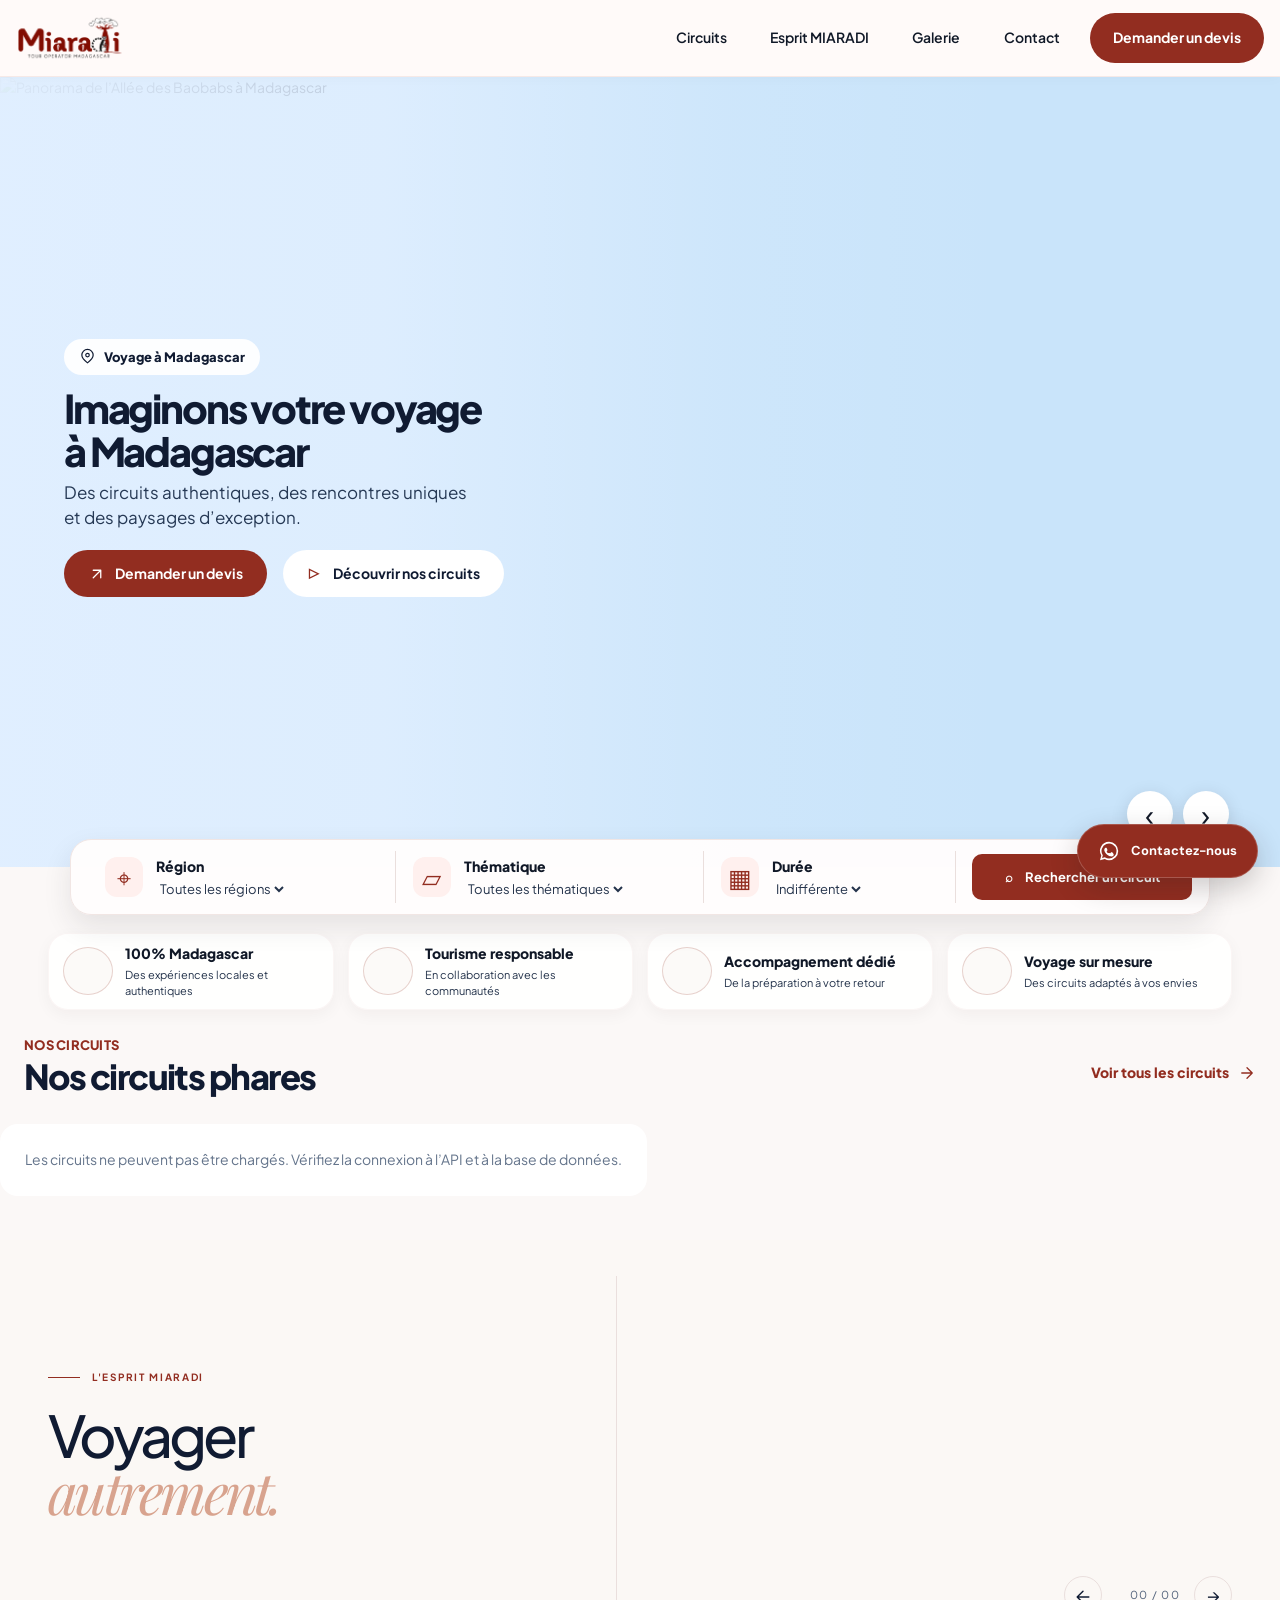
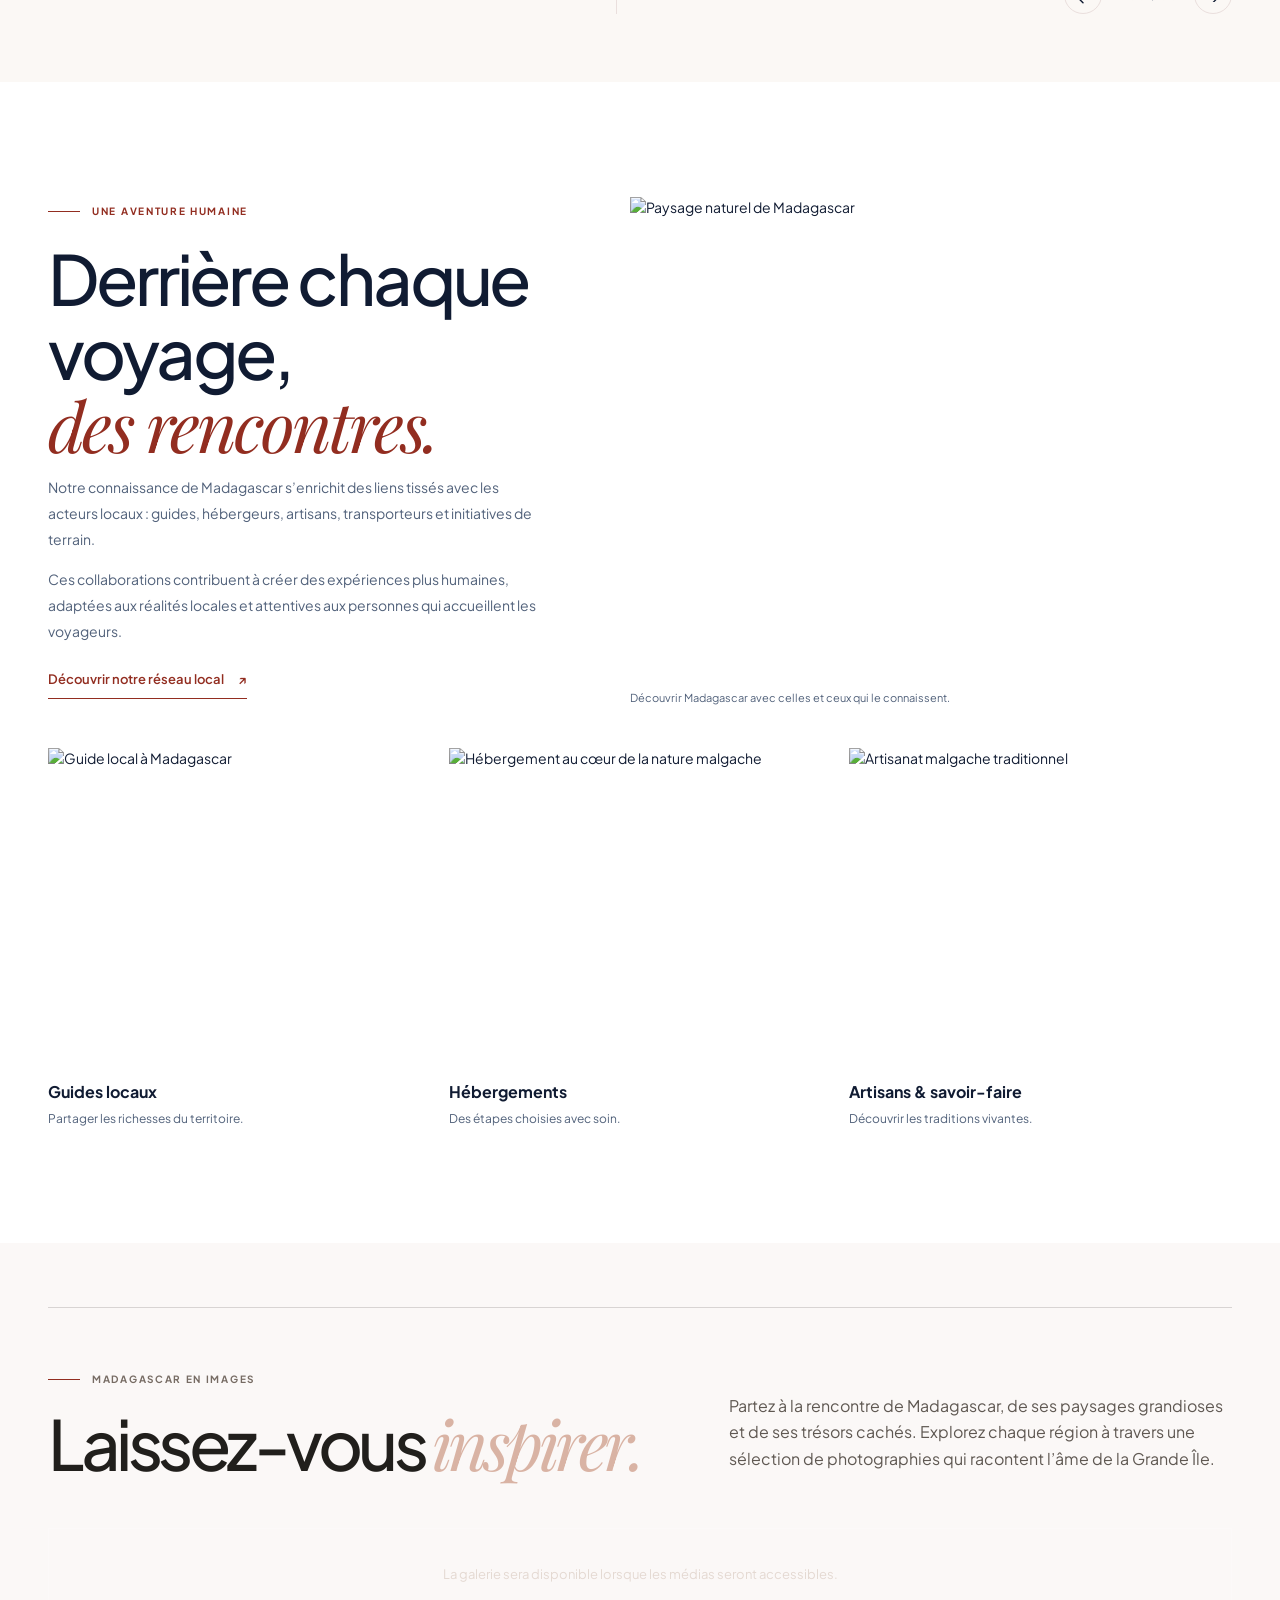
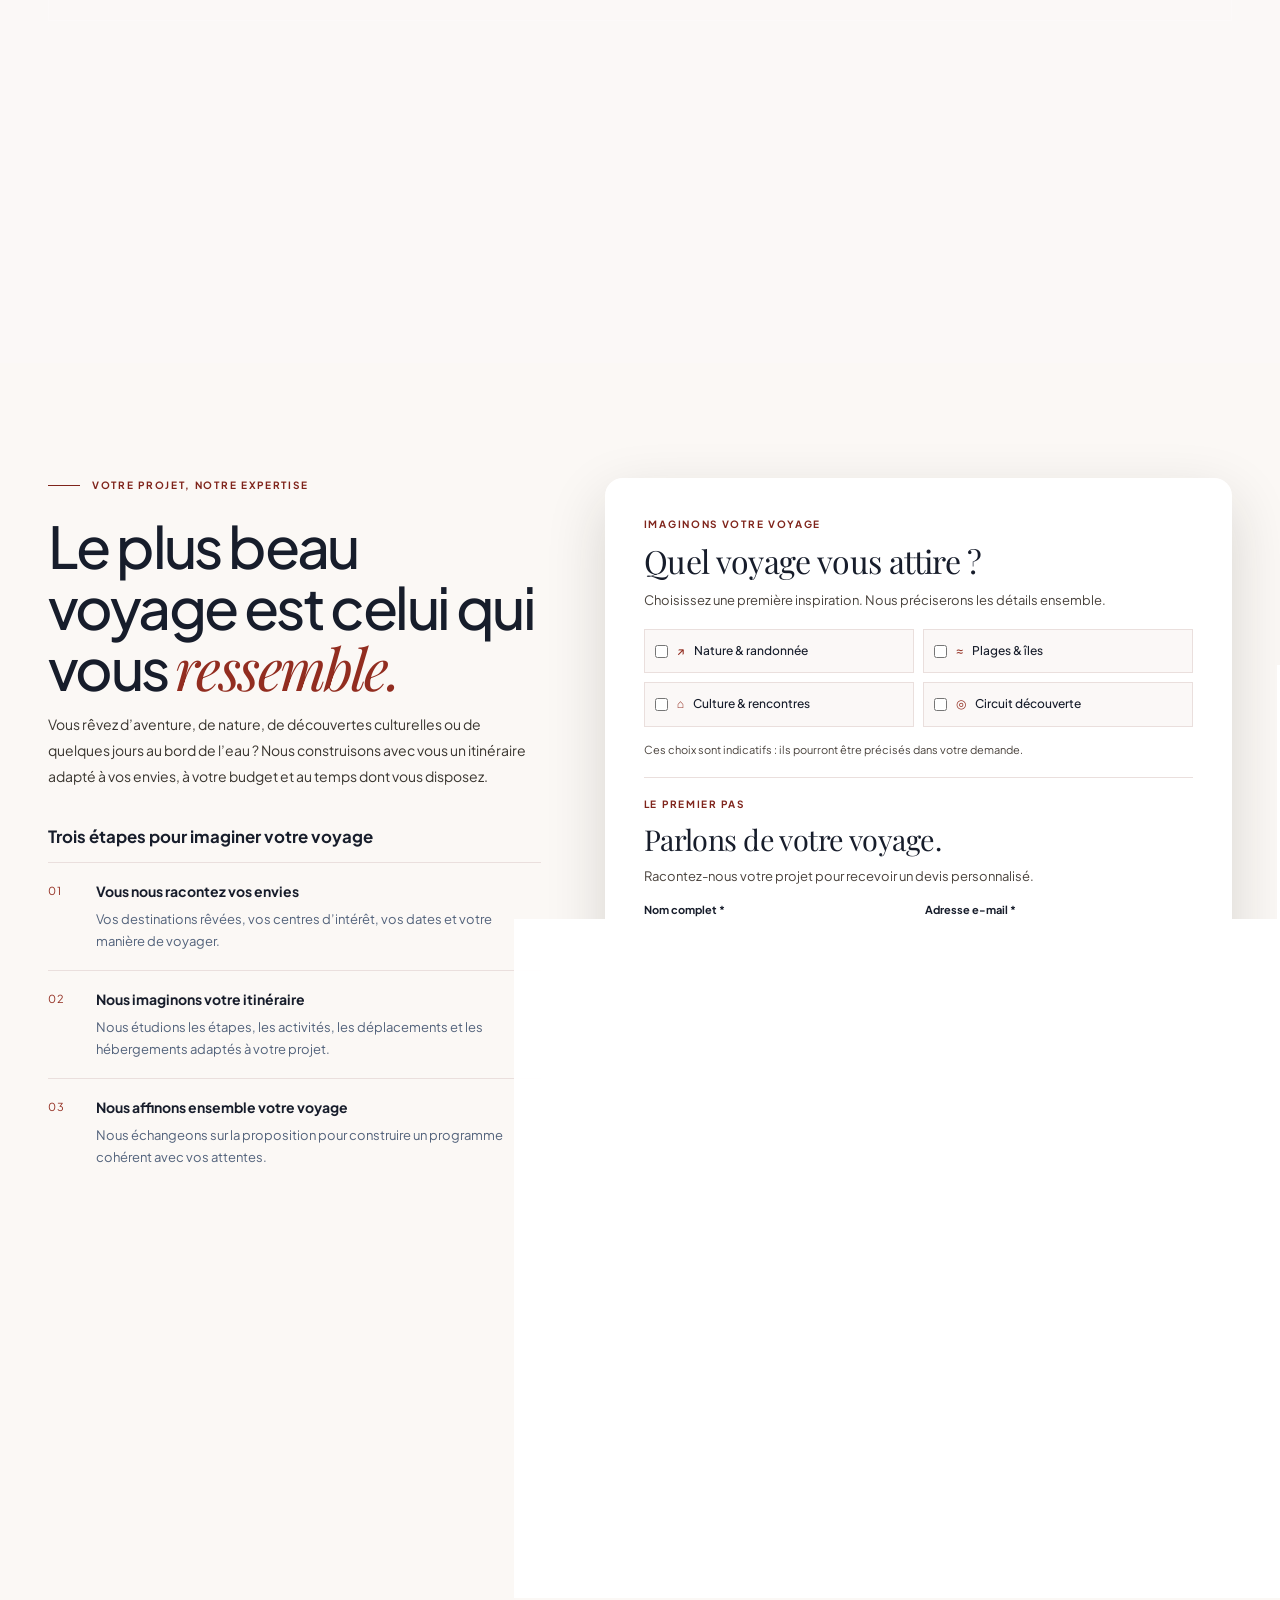
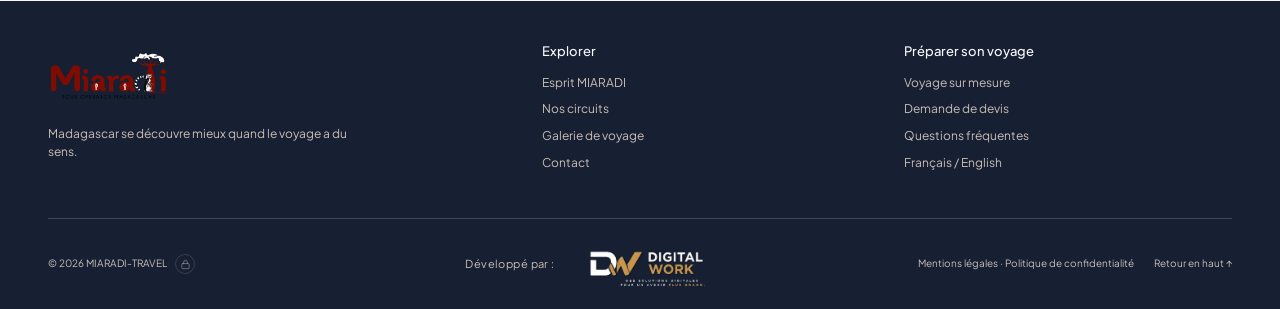
==== index.html @ f4f08219 "Standardize homepage navigation and action icons" ====
<!doctype html>
<html lang="fr">
<head>
<meta charset="utf-8"><meta name="viewport" content="width=device-width, initial-scale=1">
<meta name="description" content="Découvrez Madagascar avec MIARADI-TRAVEL : voyages sur mesure, rencontres locales et circuits authentiques. Demandez votre devis personnalisé.">
<meta name="theme-color" content="#FBF8F5"><title>MIARADI-TRAVEL — Madagascar, autrement</title>
<link rel="preconnect" href="https://commons.wikimedia.org"><link rel="preconnect" href="https://fonts.googleapis.com"><link rel="preconnect" href="https://fonts.gstatic.com" crossorigin>
<link rel="stylesheet" href="site.css?v=20261114-gallery-spacing"><script src="script.js" defer></script><script src="circuit-pages.js" defer></script><script src="floating-contact.js" defer></script><script src="footer-partners.js" defer></script>
<link rel="icon" type="image/png" href="assets/miaradi-logo.png"></head><body>
<a class="skip-link" href="#main">Aller au contenu</a>
<header class="site-header" id="top"><div class="container header-inner">
<a class="brand" href="#top" aria-label="MIARADI-TRAVEL, accueil"><img class="brand-logo" src="assets/miaradi-logo.png" alt="MIARADI — Tour Operator Madagascar"></a>
<button class="menu-toggle" type="button" aria-expanded="false" aria-controls="primary-nav" aria-label="Ouvrir le menu"><span></span><span></span></button>
<nav class="primary-nav" id="primary-nav" aria-label="Navigation principale"><a href="#circuits" data-i18n="navCircuits"> Circuits</a><a href="a-propos.html#about-story" data-i18n="navAbout">Esprit MIARADI</a><a href="galerie.html"> Galerie</a><a href="#contact"> Contact</a><button class="language-toggle" type="button" aria-label="Changer de langue">FR⌄</button><a class="nav-cta" href="#contact" data-i18n="navQuote">Demander un devis <svg class="icon" viewBox="0 0 24 24" aria-hidden="true"><path d="M7 17 17 7M7 7h10v10"/></svg></a></nav>
</div></header><main id="main">
<section class="hero" aria-labelledby="hero-title">
  <div class="hero-slideshow" aria-label="Panoramas de Madagascar">
    <img class="hero-image hero-slide is-active" src="https://commons.wikimedia.org/wiki/Special:FilePath/Walking_the_Avenue_of_the_Baobabs.jpg?width=2200" alt="Panorama de l’Allée des Baobabs à Madagascar" fetchpriority="high" decoding="async">
    <img class="hero-image hero-slide" src="https://commons.wikimedia.org/wiki/Special:FilePath/Tsingy_de_Bemaraha.jpg?width=2200" alt="Formations rocheuses du parc national des Tsingy de Bemaraha" loading="lazy" decoding="async">
    <img class="hero-image hero-slide" src="https://commons.wikimedia.org/wiki/Special:FilePath/Andasibe_Mantadia_National_Park.jpg?width=2200" alt="Forêt tropicale luxuriante de Madagascar" loading="lazy" decoding="async">
    <img class="hero-image hero-slide" src="https://commons.wikimedia.org/wiki/Special:FilePath/Nosy_Be_Madagascar.jpg?width=2200" alt="Lagons turquoise et littoral de Nosy Be" loading="lazy" decoding="async">
  </div>
  <div class="hero-shade"></div>
  <div class="container hero-content">
    <p class="hero-location"><svg class="icon" viewBox="0 0 24 24" aria-hidden="true"><path d="M20 10c0 5-8 11-8 11S4 15 4 10a8 8 0 1 1 16 0Z"/><circle cx="12" cy="10" r="2.5"/></svg> Voyage à Madagascar</p>
    <h1 id="hero-title">Imaginons votre voyage<br>à Madagascar</h1>
    <p class="hero-copy">Des circuits authentiques, des rencontres uniques<br class="desktop-break"> et des paysages d’exception.</p>
    <div class="hero-actions">
      <a class="button button-primary hero-quote" href="#contact"><svg class="icon" viewBox="0 0 24 24" aria-hidden="true"><path d="M7 17 17 7M7 7h10v10"/></svg> Demander un devis</a>
      <a class="button button-white" href="#circuits"><span aria-hidden="true">▷</span> Découvrir nos circuits</a>
    </div>
  </div>
  <div class="hero-controls" aria-label="Navigation du panorama">
    <div class="hero-arrows"><button class="hero-arrow hero-prev" type="button" aria-label="Photo précédente">‹</button><button class="hero-arrow hero-next" type="button" aria-label="Photo suivante">›</button></div>
    <div class="hero-dots" role="group" aria-label="Choisir un panorama">
      <button class="hero-dot is-active" type="button" aria-label="Panorama 1" aria-pressed="true"></button>
      <button class="hero-dot" type="button" aria-label="Panorama 2" aria-pressed="false"></button>
      <button class="hero-dot" type="button" aria-label="Panorama 3" aria-pressed="false"></button>
      <button class="hero-dot" type="button" aria-label="Panorama 4" aria-pressed="false"></button>
    </div>
  </div>
</section>
<section class="finder-panel" aria-label="Recherche de circuits">
  <form class="finder-inner container" id="homepage-finder">
    <label class="finder-field"><span class="finder-icon">⌖</span><span><strong>Région</strong><select id="finder-region"><option value="all">Toutes les régions</option><option value="west">Ouest</option><option value="north">Nord & îles</option><option value="east">Est</option><option value="south">Sud</option><option value="highlands">Hautes Terres</option></select></span></label>
    <label class="finder-field"><span class="finder-icon">▱</span><span><strong>Thématique</strong><select id="finder-theme"><option value="all">Toutes les thématiques</option><option value="nature">Nature</option><option value="coast">Côte & îles</option><option value="culture">Culture</option></select></span></label>
    <label class="finder-field"><span class="finder-icon">▦</span><span><strong>Durée</strong><select id="finder-duration"><option value="all">Indifférente</option><option value="2-4">2–4 jours</option><option value="3-5">3–5 jours</option><option value="3-6">3–6 jours</option><option value="5-8">5–8 jours</option><option value="7-12">7–12 jours</option><option value="custom">Sur mesure</option></select></span></label>
    <button class="button button-primary finder-submit" type="submit"><span aria-hidden="true">⌕</span> Rechercher un circuit</button>
  </form>
</section>
<section class="trust-strip container" aria-label="Les engagements MIARADI">
  <article class="trust-card"><span class="trust-icon">✈</span><div><strong>100% Madagascar</strong><p>Des expériences locales et authentiques</p></div></article>
  <article class="trust-card"><span class="trust-icon">♧</span><div><strong>Tourisme responsable</strong><p>En collaboration avec les communautés</p></div></article>
  <article class="trust-card"><span class="trust-icon">✧</span><div><strong>Accompagnement dédié</strong><p>De la préparation à votre retour</p></div></article>
  <article class="trust-card"><span class="trust-icon">♡</span><div><strong>Voyage sur mesure</strong><p>Des circuits adaptés à vos envies</p></div></article>
</section>

<section class="circuits section-pad" id="circuits">
      <div class="container section-heading"><div><p class="section-kicker">NOS CIRCUITS</p><h2 data-i18n="circuitsTitle">Nos circuits phares</h2></div><a class="all-circuits-link" href="#circuits">Voir tous les circuits <svg class="icon" viewBox="0 0 24 24" aria-hidden="true"><path d="M5 12h14m-7-7 7 7-7 7"/></svg></a></div>
      <div class="container circuit-filters" aria-label="Filtres des circuits">
        <div class="filter-theme">
          <div class="filter-label" data-i18n="filterThemeLabel">THÉMATIQUE</div>
          <div class="filter-buttons" role="group" aria-label="Filtrer par thématique">
            <button class="filter-button is-active" type="button" data-filter="all" data-i18n="filterAll" aria-pressed="true">Tout voir</button>
            <button class="filter-button" type="button" data-filter="nature" data-i18n="filterNature" aria-pressed="false">Nature</button>
            <button class="filter-button" type="button" data-filter="coast" data-i18n="filterCoast" aria-pressed="false">Côte & îles</button>
            <button class="filter-button" type="button" data-filter="culture" data-i18n="filterCulture" aria-pressed="false">Culture</button>
          </div>
        </div>
        <label class="filter-select-wrap"><span class="filter-label" data-i18n="filterRegionLabel">RÉGION</span>
          <select id="region-filter" class="circuit-filter-select" aria-label="Filtrer par région">
            <option value="all" data-i18n="regionAll">Toutes les régions</option>
            <option value="west" data-i18n="regionWest">Ouest</option>
            <option value="north" data-i18n="regionNorth">Nord & îles</option>
            <option value="east" data-i18n="regionEast">Est</option>
            <option value="south" data-i18n="regionSouth">Sud</option>
            <option value="highlands" data-i18n="regionHighlands">Hautes Terres</option>
          </select>
        </label>
        <label class="filter-select-wrap"><span class="filter-label" data-i18n="filterDurationLabel">DURÉE</span>
          <select id="duration-filter" class="circuit-filter-select" aria-label="Filtrer par durée">
            <option value="all" data-i18n="durationAll">Toutes les durées</option>
            <option value="2-4">2–4 jours</option><option value="3-5">3–5 jours</option>
            <option value="3-6">3–6 jours</option><option value="5-8">5–8 jours</option>
            <option value="7-12">7–12 jours</option><option value="custom" data-i18n="durationCustom">Sur mesure</option>
          </select>
        </label>
      </div>
      <div class="container circuit-carousel" aria-label="Circuits phares"><div class="circuit-grid" aria-live="polite"><p class="circuit-load-status">Chargement des circuits publiés…</p></div></div>
    </section>
<section class="intro section-pad about-mi" id="about" aria-labelledby="about-title">


      <div class="container about-opening">
        <div class="about-heading">
          <p class="eyebrow"><span class="eyebrow-line"></span><span data-i18n="introEyebrow">L’ESPRIT MIARADI</span></p>
          <h2 id="about-title" data-i18n="introTitle">Voyager<br><em>autrement.</em></h2>
        </div>
        <div class="about-lead">
          <div class="circuit-feature-slider" aria-label="Circuits à découvrir">
            <div class="circuit-feature-track" aria-live="polite"></div>
            <div class="circuit-feature-controls">
              <button type="button" class="circuit-feature-arrow" data-circuit-prev aria-label="Circuit précédent"><svg class="icon" viewBox="0 0 24 24" aria-hidden="true"><path d="M19 12H5m7-7-7 7 7 7"/></svg></button>
              <div class="circuit-feature-dots" aria-label="Choisir un circuit"></div>
              <span class="circuit-feature-counter" aria-live="polite">00 / 00</span>
              <button type="button" class="circuit-feature-arrow" data-circuit-next aria-label="Circuit suivant">→</button>
            </div>
          </div>
        </div>
      </div>
    </section>

<section class="local-partners section-pad" id="partners" aria-labelledby="partners-title">
      <div class="container partners-layout">
        <div class="partners-copy">
          <p class="eyebrow"><span class="eyebrow-line"></span>UNE AVENTURE HUMAINE</p>
          <h2 id="partners-title">Derrière chaque voyage,<br><em>des rencontres.</em></h2>
          <p>Notre connaissance de Madagascar s’enrichit des liens tissés avec les acteurs locaux : guides, hébergeurs, artisans, transporteurs et initiatives de terrain.</p>
          <p>Ces collaborations contribuent à créer des expériences plus humaines, adaptées aux réalités locales et attentives aux personnes qui accueillent les voyageurs.</p>
          <a class="underlined-link" href="a-propos.html">Découvrir notre réseau local <span aria-hidden="true">↗</span></a>
        </div>
        <figure class="partners-feature">
          <img data-partner-image="feature" src="https://images.unsplash.com/photo-1516026672322-bc52d61a55d5?auto=format&fit=crop&w=1400&q=85" alt="Paysage naturel de Madagascar" loading="lazy" decoding="async">
          <figcaption data-partner-description="feature">Découvrir Madagascar avec celles et ceux qui le connaissent.</figcaption>
        </figure>
      </div>
      <div class="container partner-stories">
        <article class="partner-story"><img data-partner-image="guide" src="https://images.unsplash.com/photo-1506794778202-cad84cf45f1d?auto=format&fit=crop&w=900&q=85" alt="Guide local à Madagascar" loading="lazy" decoding="async"><h3 data-partner-title="guide">Guides locaux</h3><p data-partner-description="guide">Partager les richesses du territoire.</p></article>
        <article class="partner-story"><img data-partner-image="lodging" src="https://images.unsplash.com/photo-1449158743715-0a90ebb6d2d8?auto=format&fit=crop&w=900&q=85" alt="Hébergement au cœur de la nature malgache" loading="lazy" decoding="async"><h3 data-partner-title="lodging">Hébergements</h3><p data-partner-description="lodging">Des étapes choisies avec soin.</p></article>
        <article class="partner-story"><img data-partner-image="crafts" src="https://images.unsplash.com/photo-1452860606245-08befc0ff44b?auto=format&fit=crop&w=900&q=85" alt="Artisanat malgache traditionnel" loading="lazy" decoding="async"><h3 data-partner-title="crafts">Artisans & savoir-faire</h3><p data-partner-description="crafts">Découvrir les traditions vivantes.</p></article>
      </div>
    </section>


<section class="container circuit-photo-gallery" aria-labelledby="circuit-gallery-title">
        <div class="circuit-gallery-heading">
          <div>
            <p class="eyebrow eyebrow-light"><span class="eyebrow-line"></span> MADAGASCAR EN IMAGES</p>
            <h2 id="circuit-gallery-title">Laissez-vous <em>inspirer.</em></h2>
          </div>
          <p>Partez à la rencontre de Madagascar, de ses paysages grandioses et de ses trésors cachés. Explorez chaque région à travers une sélection de photographies qui racontent l’âme de la Grande Île.</p>
        </div>
        <div class="circuit-gallery-grid regional-gallery-grid" id="regional-gallery-grid" aria-live="polite">
          <div class="regional-gallery-loading">Chargement des photos de Madagascar…</div>
        </div>
      </section>
<section class="contact section-pad combined-trip-contact" id="contact" aria-labelledby="journey-together-title">
      <div class="container contact-grid combined-trip-layout">
        <div class="contact-intro combined-trip-intro">
          <p class="eyebrow"><span class="eyebrow-line"></span>VOTRE PROJET, NOTRE EXPERTISE</p>
          <h2 id="journey-together-title">Le plus beau voyage est celui qui vous <em>ressemble.</em></h2>
          <p>Vous rêvez d’aventure, de nature, de découvertes culturelles ou de quelques jours au bord de l’eau ? Nous construisons avec vous un itinéraire adapté à vos envies, à votre budget et au temps dont vous disposez.</p>
          <h3 class="combined-trip-steps-title">Trois étapes pour imaginer votre voyage</h3>
          <ol class="planning-list">
            <li><strong>Vous nous racontez vos envies</strong><span>Vos destinations rêvées, vos centres d’intérêt, vos dates et votre manière de voyager.</span></li>
            <li><strong>Nous imaginons votre itinéraire</strong><span>Nous étudions les étapes, les activités, les déplacements et les hébergements adaptés à votre projet.</span></li>
            <li><strong>Nous affinons ensemble votre voyage</strong><span>Nous échangeons sur la proposition pour construire un programme cohérent avec vos attentes.</span></li>
          </ol>
        </div>
        <form class="quote-form combined-trip-form" id="quote-form">
          <div class="combined-trip-form-heading">
            <p class="eyebrow">IMAGINONS VOTRE VOYAGE</p>
            <h3>Quel voyage vous attire ?</h3>
            <p>Choisissez une première inspiration. Nous préciserons les détails ensemble.</p>
          </div>
          <div class="travel-interest-list" aria-label="Vos envies de voyage">
            <label><input type="checkbox" name="interest" value="Nature & randonnée"><span aria-hidden="true">↗</span> Nature & randonnée</label>
            <label><input type="checkbox" name="interest" value="Plages & îles"><span aria-hidden="true">≈</span> Plages & îles</label>
            <label><input type="checkbox" name="interest" value="Culture & rencontres"><span aria-hidden="true">⌂</span> Culture & rencontres</label>
            <label><input type="checkbox" name="interest" value="Circuit découverte"><span aria-hidden="true">◎</span> Circuit découverte</label>
          </div>
          <p class="personalization-note">Ces choix sont indicatifs : ils pourront être précisés dans votre demande.</p>
          <div class="combined-trip-form-divider"></div>
          <div class="combined-trip-form-heading quote-form-heading">
            <p class="eyebrow">LE PREMIER PAS</p>
            <h3>Parlons de votre voyage.</h3>
            <p>Racontez-nous votre projet pour recevoir un devis personnalisé.</p>
          </div>
          <div class="form-row">
            <label><span data-i18n="fieldName">Nom complet *</span><input name="name" autocomplete="name" required placeholder="Votre nom"></label>
            <label><span data-i18n="fieldEmail">Adresse e-mail *</span><input name="email" type="email" autocomplete="email" required placeholder="vous@exemple.com"></label>
          </div>
          <div class="form-row">
            <label><span data-i18n="fieldDate">Date de départ souhaitée</span><input name="date" type="date"></label>
            <label><span data-i18n="fieldPeople">Nombre de voyageurs</span><select name="people"><option value="1">1 personne</option><option value="2" selected>2 personnes</option><option value="3">3 personnes</option><option value="4">4 personnes</option><option value="5">5 personnes</option><option value="6">6 personnes</option><option value="7">7 personnes</option><option value="8">8 personnes</option><option value="9">9 personnes</option><option value="10">10 personnes</option></select></label>
          </div>
          <label><span data-i18n="fieldCircuit">Circuit qui vous intéresse</span><select name="circuit" id="circuit-select"><option value="" data-i18n="optionCustom">Je souhaite un voyage sur mesure</option></select></label>
          <label><span data-i18n="fieldMessage">Parlez-nous de votre projet *</span><textarea name="message" rows="4" required placeholder="Vos envies, la durée du séjour, les lieux rêvés…"></textarea></label>
          <label class="form-consent"><input type="checkbox" name="privacyConsent" required><span>J’accepte que MIARADI-TRAVEL utilise ces informations pour répondre à ma demande de devis. <a href="backend/public/politique-confidentialite.php?lang=fr" target="_blank" rel="noopener">Politique de confidentialité</a>.</span></label>
          <button class="button button-dark form-submit" type="submit"><span data-i18n="formSubmit">Préparer ma demande</span><span aria-hidden="true">↗</span></button>
          <p class="form-status" id="form-status" role="status" aria-live="polite"></p>
        </form>
      </div>
    </section>
</main>

<footer class="site-footer">
    <div class="container footer-editorial">
      <div class="footer-brand-block"><a class="brand brand-footer" href="#top"><img class="brand-logo brand-logo-footer" src="assets/miaradi-logo.png" alt="MIARADI-TRAVEL — Tour Operator Madagascar"></a><p>Madagascar se découvre mieux quand le voyage a du sens.</p></div>
      <div class="footer-link-group"><h2>Explorer</h2><a href="a-propos.html">Esprit MIARADI</a><a href="#circuits">Nos circuits</a><a href="galerie.html">Galerie de voyage</a><a href="#contact">Contact</a></div>
      <div class="footer-link-group"><h2>Préparer son voyage</h2><a href="#contact">Voyage sur mesure</a><a href="#contact">Demande de devis</a><a href="a-propos.html#faq">Questions fréquentes</a><a href="a-propos.html">Français / English</a></div>
    </div>
    <div class="container footer-bottom"><span>© <span id="year"></span> MIARADI-TRAVEL<a class="copyright-admin-access" href="backend/public/admin/login.php" aria-label="Accès administrateur" title="Accès administrateur"><svg viewBox="0 0 24 24" aria-hidden="true" focusable="false"><rect x="4" y="10" width="16" height="11" rx="2"></rect><path d="M8 10V7a4 4 0 0 1 8 0v3"></path></svg></a></span><span class="footer-credit"><span class="footer-developer-label">Développé par :</span><a class="footer-developer" href="https://zagarino0.github.io/site-digital-work/" target="_blank" rel="noopener noreferrer" aria-label="Site développé par Digital Work"><img src="assets/02-logo-horizontal-fond-noir-removebg-preview (1).png" alt="Digital Work — Des solutions digitales pour un avenir plus grand"></a></span><span class="footer-legal">Mentions légales · Politique de confidentialité</span><a href="#top">Retour en haut ↑</a></div>
  </footer>

<script>
(() => {
  const logo = document.querySelector('.site-header a.brand');
  if (!logo) return;
  let clicks = 0;
  let lastClick = 0;
  logo.addEventListener('click', (event) => {
    const now = Date.now();
    clicks = now - lastClick > 1800 ? 1 : clicks + 1;
    lastClick = now;
    if (clicks >= 5) {
      event.preventDefault();
      window.location.href = 'backend/public/admin/login.php';
      return;
    }
    event.preventDefault();
    window.location.hash = 'top';
  });
})();
</script>


<script>
(async function loadEditableHomepageContent(){
  const root=document;
  const $=selector=>root.querySelector(selector);
  const setText=(selector,value)=>{const el=$(selector);if(el&&typeof value==='string')el.textContent=value;};
  const setLabel=(selector,value)=>{const el=$(selector);if(!el||typeof value!=='string')return;[...el.childNodes].filter(n=>n.nodeType===Node.TEXT_NODE).forEach(n=>n.remove());el.insertBefore(document.createTextNode(value+' '),el.firstChild);};
  const setLabelAfterChildren=(selector,value)=>{const el=$(selector);if(!el||typeof value!=='string')return;[...el.childNodes].filter(n=>n.nodeType===Node.TEXT_NODE).forEach(n=>n.remove());el.append(document.createTextNode(value));};
  const setSplit=(selector,main,accent)=>{const el=$(selector);if(!el)return;el.replaceChildren(document.createTextNode(main+' '));const em=document.createElement('em');em.textContent=accent;el.append(em);};
  const setImage=(selector,url,alt)=>{const el=$(selector);if(!el)return;if(typeof url==='string'&&url)el.src=url;if(typeof alt==='string')el.alt=alt;};
  const apply=d=>{
    const nav=[['.primary-nav a[href="#circuits"]','navCircuits'],['.primary-nav a[href^="a-propos.html#about-story"]','navAbout'],['.primary-nav a[href="galerie.html"]','navGallery'],['.primary-nav a[href="#contact"]','navContact'],['.primary-nav .nav-cta','navQuote']];
    nav.forEach(([s,k])=>setLabel(s,d[k]));
    setLabelAfterChildren('.hero-location',d.heroLocation);
    const heroTitle=$('#hero-title');if(heroTitle){heroTitle.replaceChildren(document.createTextNode(d.heroTitle||''),document.createElement('br'),document.createTextNode(d.heroTitleLine2||''));}
    setText('.hero-copy',d.heroCopy);
    setLabelAfterChildren('.hero-quote',d.heroQuote);setLabelAfterChildren('.hero-actions .button-white',d.heroCircuits);
    const finderLabels=[['#homepage-finder .finder-field:nth-child(1) strong','finderRegion'],['#homepage-finder .finder-field:nth-child(2) strong','finderTheme'],['#homepage-finder .finder-field:nth-child(3) strong','finderDuration']];
    finderLabels.forEach(([s,k])=>setText(s,d[k]));
    [['#finder-region option[value="all"]','finderRegionAll'],['#finder-theme option[value="all"]','finderThemeAll'],['#finder-duration option[value="all"]','finderDurationAll']].forEach(([s,k])=>setText(s,d[k]));
    setLabelAfterChildren('#homepage-finder .finder-submit',d.finderSubmit);

    [['#finder-region option[value="west"]','finderRegionWest'],['#finder-region option[value="north"]','finderRegionNorth'],['#finder-region option[value="east"]','finderRegionEast'],['#finder-region option[value="south"]','finderRegionSouth'],['#finder-region option[value="highlands"]','finderRegionHighlands'],['#finder-theme option[value="nature"]','finderThemeNature'],['#finder-theme option[value="coast"]','finderThemeCoast'],['#finder-theme option[value="culture"]','finderThemeCulture'],['#finder-duration option[value="2-4"]','duration2to4'],['#finder-duration option[value="3-5"]','duration3to5'],['#finder-duration option[value="3-6"]','duration3to6'],['#finder-duration option[value="5-8"]','duration5to8'],['#finder-duration option[value="7-12"]','duration7to12'],['#finder-duration option[value="custom"]','durationCustom']].forEach(([s,k])=>setText(s,d[k]));
    [['#region-filter option[value="west"]','finderRegionWest'],['#region-filter option[value="north"]','finderRegionNorth'],['#region-filter option[value="east"]','finderRegionEast'],['#region-filter option[value="south"]','finderRegionSouth'],['#region-filter option[value="highlands"]','finderRegionHighlands'],['#duration-filter option[value="2-4"]','duration2to4'],['#duration-filter option[value="3-5"]','duration3to5'],['#duration-filter option[value="3-6"]','duration3to6'],['#duration-filter option[value="5-8"]','duration5to8'],['#duration-filter option[value="7-12"]','duration7to12']].forEach(([s,k])=>setText(s,d[k]));
    document.querySelectorAll('#quote-form select[name="people"] option').forEach((option,i)=>{const value=d['people'+(i+1)];if(value)option.textContent=value;});
    setText('#circuit-select option[value=""]',d.circuitCustomOption);
    const privacyLink=$('.form-consent a');if(privacyLink&&d.privacyLinkLabel)privacyLink.textContent=d.privacyLinkLabel;
    const metaDescription=$('meta[name="description"]');if(metaDescription&&d.metaDescription)metaDescription.content=d.metaDescription;
    if(d.metaTitle)document.title=d.metaTitle;

    document.querySelectorAll('.trust-card').forEach((card,i)=>{const n=i+1;const title=card.querySelector('strong'),copy=card.querySelector('p');if(title)title.textContent=d['trust'+n+'Title']||title.textContent;if(copy)copy.textContent=d['trust'+n+'Text']||copy.textContent;});
    setText('.circuits .section-heading .section-kicker',d.circuitsEyebrow);
    setText('.circuits .section-heading h2',d.circuitsTitle);
    setLabel('.all-circuits-link',d.circuitsAll);
    setText('.filter-theme .filter-label',d.filterThemeLabel);
    [['[data-filter="all"]','filterAll'],['[data-filter="nature"]','filterNature'],['[data-filter="coast"]','filterCoast'],['[data-filter="culture"]','filterCulture']].forEach(([s,k])=>setText(s,d[k]));
    setText('label[for="region-filter"] .filter-label',d.filterRegionLabel);
    setText('.filter-select-wrap:has(#region-filter) .filter-label',d.filterRegionLabel);
    setText('.filter-select-wrap:has(#duration-filter) .filter-label',d.filterDurationLabel);
    setText('#region-filter option[value="all"]',d.finderRegionAll);
    setText('#duration-filter option[value="all"]',d.finderDurationAll);
    setText('#duration-filter option[value="custom"]',d.durationCustom||'Sur mesure');
    setText('.about-heading .eyebrow [data-i18n="introEyebrow"]',d.introEyebrow);
    setSplit('#about-title',d.introTitle,d.introTitleAccent);
    setText('.nord-circuit-feature .section-kicker',d.introFeatureEyebrow);
    setSplit('.nord-circuit-feature h3',d.introFeatureTitle,d.introFeatureAccent);
    setText('.nord-circuit-feature > div > p:not(.section-kicker)',d.introFeatureText);
    setLabel('.nord-circuit-feature .button',d.introFeatureCta);
    const aboutSection=$('.about-mi');if(aboutSection&&d.introFeatureImage){const imageUrl=String(d.introFeatureImage).replace(/[\\"\n\r]/g,'');aboutSection.style.backgroundImage='linear-gradient(90deg,rgba(251,248,245,.96) 0%,rgba(251,248,245,.91) 44%,rgba(251,248,245,.78) 100%),url("'+imageUrl+'")';}
    setLabelAfterChildren('.partners-copy .eyebrow',d.partnersEyebrow);
    setSplit('#partners-title',d.partnersTitle,d.partnersAccent);
    const partnerParagraphs=document.querySelectorAll('.partners-copy > p:not(.eyebrow)');
    if(partnerParagraphs[0])partnerParagraphs[0].textContent=d.partnersParagraph1||partnerParagraphs[0].textContent;
    if(partnerParagraphs[1])partnerParagraphs[1].textContent=d.partnersParagraph2||partnerParagraphs[1].textContent;
    setLabel('.partners-copy .underlined-link',d.partnersLink);
    setText('[data-partner-description="feature"]',d.partnersCaption);
    [['guide','guideTitle'],['lodging','lodgingTitle'],['crafts','craftsTitle']].forEach(([slot,key])=>setText('[data-partner-title="'+slot+'"]',d[key]));
    [['guide','guideText'],['lodging','lodgingText'],['crafts','craftsText']].forEach(([slot,key])=>setText('[data-partner-description="'+slot+'"]',d[key]));
    setLabelAfterChildren('.circuit-gallery-heading .eyebrow',d.galleryEyebrow);
    setSplit('#circuit-gallery-title',d.galleryTitle,d.galleryAccent);
    setText('.circuit-gallery-heading > p',d.galleryText);
    setLabelAfterChildren('.contact-intro > .eyebrow',d.contactEyebrow);
    setSplit('#journey-together-title',d.contactTitle,d.contactAccent);
    setText('.contact-intro > p:not(.eyebrow)',d.contactText);
    setText('.combined-trip-steps-title',d.stepsTitle);
    [['step1Title',0],['step2Title',1],['step3Title',2]].forEach(([k,i])=>{const el=document.querySelectorAll('.planning-list li strong')[i];if(el)el.textContent=d[k]||el.textContent;});
    [['step1Text',0],['step2Text',1],['step3Text',2]].forEach(([k,i])=>{const el=document.querySelectorAll('.planning-list li span')[i];if(el)el.textContent=d[k]||el.textContent;});
    setText('.combined-trip-form-heading:not(.quote-form-heading) .eyebrow',d.quoteEyebrow);
    setText('.combined-trip-form-heading:not(.quote-form-heading) h3',d.quoteTitle);
    setText('.combined-trip-form-heading:not(.quote-form-heading) > p:not(.eyebrow)',d.quoteIntro);
    const interests=document.querySelectorAll('.travel-interest-list label');
    [['interestNature',0],['interestBeach',1],['interestCulture',2],['interestDiscovery',3]].forEach(([k,i])=>{const el=interests[i];if(el){[...el.childNodes].filter(n=>n.nodeType===Node.TEXT_NODE&&n.textContent.trim()).forEach(n=>n.remove());el.append(document.createTextNode(' '+d[k]));}});
    setText('.personalization-note',d.interestNote);
    setText('.quote-form-heading .eyebrow',d.quoteStepEyebrow);
    setText('.quote-form-heading h3',d.quoteStepTitle);
    setText('.quote-form-heading > p:not(.eyebrow)',d.quoteStepText);
    ['fieldName','fieldEmail','fieldDate','fieldPeople','fieldCircuit','fieldMessage'].forEach(k=>{const el=$('[data-i18n="'+k+'"]');if(el)el.textContent=d[k]||el.textContent;});
    [['input[name="name"]','fieldNamePlaceholder'],['input[name="email"]','fieldEmailPlaceholder'],['textarea[name="message"]','fieldMessagePlaceholder']].forEach(([s,k])=>{const el=$(s);if(el)el.placeholder=d[k]||el.placeholder;});
    const privacy=$('.form-consent span');if(privacy){const link=privacy.querySelector('a');if(link){[...privacy.childNodes].filter(n=>n.nodeType===Node.TEXT_NODE).forEach(n=>n.remove());privacy.insertBefore(document.createTextNode((d.privacyText||'')+' '),link);}}
    setText('.form-submit [data-i18n="formSubmit"]',d.quoteSubmit);
    setText('.footer-brand-block > p',d.footerBrandText);
    setText('.footer-link-group:nth-child(2) h2',d.footerExploreTitle);
    const footerLinks=[['.footer-link-group:nth-child(2) a:nth-of-type(1)','footerAbout'],['.footer-link-group:nth-child(2) a:nth-of-type(2)','footerCircuits'],['.footer-link-group:nth-child(2) a:nth-of-type(3)','footerTravelBook'],['.footer-link-group:nth-child(2) a:nth-of-type(4)','footerContact'],['.footer-link-group:nth-child(3) h2','footerPrepareTitle'],['.footer-link-group:nth-child(3) a:nth-of-type(1)','footerCustomTrip'],['.footer-link-group:nth-child(3) a:nth-of-type(2)','footerQuote'],['.footer-link-group:nth-child(3) a:nth-of-type(3)','footerFaq'],['.footer-link-group:nth-child(3) a:nth-of-type(4)','footerLanguage'],['.footer-bottom > .footer-legal','footerLegal'],['.footer-bottom > a[href="#top"]','footerBackTop']];
    footerLinks.forEach(([s,k])=>setLabel(s,d[k]));
    setImage('.site-header .brand-logo',d.logo,d.logoAlt);
    setImage('.brand-footer .brand-logo',d.logo,d.logoAlt);
    [['.hero-slide:nth-child(1)','hero1'],['.hero-slide:nth-child(2)','hero2'],['.hero-slide:nth-child(3)','hero3'],['.hero-slide:nth-child(4)','hero4']].forEach(([s,k])=>setImage(s,d[k],d[k+'Alt']));
    [['feature','partnerFeature'],['guide','partnerGuide'],['lodging','partnerLodging'],['crafts','partnerCrafts']].forEach(([slot,k])=>setImage('[data-partner-image="'+slot+'"]',d[k],d[k+'Alt']));
  };
  try{const response=await fetch('backend/public/api/homepage-settings.php',{headers:{Accept:'application/json'},cache:'no-store'});if(!response.ok)return;const payload=await response.json();window.applyEditableHomepageContent=()=>apply(payload.data||{});apply(payload.data||{});window.addEventListener('click',event=>{if(event.target.closest('.language-toggle'))window.setTimeout(()=>apply(payload.data||{}),0);});}catch(error){console.warn('Contenu de la page d’accueil indisponible',error);}
})();
</script>


<script>
(()=>{
 const slider=document.querySelector('.circuit-feature-slider');if(!slider)return;
 const getSlides=()=>[...slider.querySelectorAll('.circuit-feature-slide')],getDots=()=>[...slider.querySelectorAll('[data-circuit-slide]')],counter=slider.querySelector('.circuit-feature-counter');let current=0,timer;
 const show=(index)=>{const slides=getSlides(),dots=getDots();if(!slides.length)return;current=(index+slides.length)%slides.length;slides.forEach((slide,i)=>{slide.classList.toggle('is-active',i===current);slide.setAttribute('aria-hidden',String(i!==current));});dots.forEach((dot,i)=>{dot.classList.toggle('is-active',i===current);dot.setAttribute('aria-pressed',String(i===current));});if(counter)counter.textContent=String(current+1).padStart(2,'0')+' / '+String(slides.length).padStart(2,'0');};
 const stop=()=>window.clearInterval(timer);const start=()=>{stop();if(!window.matchMedia('(prefers-reduced-motion: reduce)').matches)timer=window.setInterval(()=>show(current+1),7000);};
 slider.querySelector('[data-circuit-prev]')?.addEventListener('click',()=>{show(current-1);start();});slider.querySelector('[data-circuit-next]')?.addEventListener('click',()=>{show(current+1);start();});
 slider.addEventListener('click',event=>{const dot=event.target.closest('[data-circuit-slide]');if(dot&&slider.contains(dot)){show(Number(dot.dataset.circuitSlide));start();}});
 slider.addEventListener('mouseenter',stop);slider.addEventListener('mouseleave',start);slider.addEventListener('focusin',stop);slider.addEventListener('focusout',start);document.addEventListener('miaradi:circuit-pages-loaded',()=>show(current));show(0);start();
})();
</script>
</body>
</html>
---- site.css ----
@import url('https://fonts.googleapis.com/css2?family=DM+Sans:wght@400;500;600;700&family=Playfair+Display:ital,wght@0,400;0,500;1,400;1,500&family=Plus+Jakarta+Sans:wght@400;500;600;700;800&display=swap');
:root{--red:#922D20;--paper:#FBF8F5;--ink:#211d1a;--muted:#706761;--line:rgba(33,29,26,.16);--soft:#F0EDE7;--dark:#211e1b;--serif:"Playfair Display",Georgia,serif;--sans:"DM Sans",Arial,sans-serif;--container:1240px}
*,*::before,*::after{box-sizing:border-box}html{scroll-behavior:smooth;scroll-padding-top:100px}body{margin:0;background:var(--paper);color:var(--ink);font:16px/1.65 var(--sans);-webkit-font-smoothing:antialiased}body.menu-open{overflow:hidden}img{display:block;max-width:100%}a{color:inherit;text-decoration:none}button,input,select,textarea{font:inherit}button,a{-webkit-tap-highlight-color:transparent}button{cursor:pointer}.container{width:min(var(--container),calc(100% - 64px));margin-inline:auto}.skip-link{position:absolute;z-index:1000;left:16px;top:-70px;background:white;padding:10px 14px}.skip-link:focus{top:12px}
.site-header{position:sticky;top:0;z-index:100;background:rgba(251,248,245,.96);backdrop-filter:blur(14px);border-bottom:1px solid var(--line)}.header-inner{min-height:88px;display:flex;align-items:center;justify-content:space-between;gap:30px}.brand{display:inline-flex;align-items:center;flex-shrink:0}.brand-logo{width:min(250px,25vw);height:auto;max-height:68px;object-fit:contain;object-position:left center}.primary-nav{display:flex;align-items:center;gap:clamp(16px,2.7vw,34px);font-size:13px;font-weight:600}.primary-nav>a:not(.nav-cta):hover{color:var(--red)}.language-toggle{border:0;padding:8px 0;color:var(--ink);background:transparent;font-size:12px;font-weight:700}.nav-cta,.button{display:inline-flex;align-items:center;justify-content:space-between;gap:22px;min-height:50px;padding:13px 18px;border:1px solid transparent;font-size:12px;font-weight:700;transition:background .2s,color .2s,transform .2s}.nav-cta,.button-primary{background:var(--red);color:white}.nav-cta:hover,.button-primary:hover{background:#742319;transform:translateY(-1px)}.button-light{background:var(--paper);color:var(--red)}.button-dark{background:var(--ink);color:white}.button-dark:hover{background:var(--red)}.menu-toggle{display:none;border:0;background:transparent;padding:10px}.menu-toggle span{display:block;width:25px;height:2px;margin:5px;background:var(--ink)}
.hero{position:relative;isolation:isolate;display:flex;align-items:center;min-height:min(800px,calc(100svh - 88px));overflow:hidden;background:#38302a;color:white}.hero-image,.hero-shade{position:absolute;z-index:-1;inset:0;width:100%;height:100%}.hero-image{object-fit:cover;object-position:center 54%;animation:hero-appear .9s ease both}.hero-shade{background:linear-gradient(90deg,rgba(22,18,16,.66),rgba(22,18,16,.35) 54%,rgba(22,18,16,.06)),linear-gradient(0deg,rgba(22,18,16,.35),transparent 40%)}.hero-content{padding-block:clamp(90px,14vh,150px) 130px;animation:rise-in .8s .1s both}.eyebrow{display:flex;align-items:center;gap:12px;margin:0 0 22px;color:var(--red);font-size:10px;font-weight:700;letter-spacing:.17em;line-height:1.5}.eyebrow-light{color:rgba(255,255,255,.88)}.eyebrow-line{display:inline-block;width:32px;height:1px;background:currentColor}h1,h2,h3,p{overflow-wrap:break-word}.hero h1,h2{margin:0;font-weight:500;letter-spacing:-.045em;line-height:1.06}.hero h1{max-width:900px;font-size:clamp(3.2rem,7.6vw,7rem);text-wrap:balance}.hero h1 em,h2 em{font-family:var(--serif);font-weight:400}.hero-copy{max-width:560px;margin:26px 0 30px;color:rgba(255,255,255,.9);font-size:clamp(1rem,1.5vw,1.2rem);line-height:1.8}.hero-actions{display:flex;align-items:center;flex-wrap:wrap;gap:16px}.hero-bottom{position:absolute;left:50%;bottom:24px;transform:translateX(-50%);display:flex;justify-content:space-between;gap:20px;color:rgba(255,255,255,.82);font-size:10px;letter-spacing:.13em}
.section-pad{padding-block:clamp(70px,9vw,124px)}.intro{background:var(--paper)}.about-opening{display:grid;grid-template-columns:minmax(0,.9fr) minmax(0,1.1fr);gap:clamp(34px,7vw,100px);align-items:start}.about-heading h2,.section-heading h2,.personalization-intro h2,.partners-copy h2,.contact h2{font-size:clamp(2.6rem,5.4vw,5.1rem)}.about-heading h2 em,.personalization-intro h2 em,.partners-copy h2 em,.contact h2 em{color:var(--red)}.about-lead p{margin:0 0 20px;color:var(--muted);line-height:1.9}.about-lead .about-strong{font-size:clamp(1.15rem,1.8vw,1.45rem);color:var(--ink);line-height:1.65}.underlined-link{display:inline-flex;align-items:center;gap:14px;padding:10px 0;border-bottom:1px solid var(--red);color:var(--red);font-size:12px;font-weight:700}
.circuits{background:var(--dark);color:var(--paper)}.section-heading{display:grid;grid-template-columns:minmax(0,1fr) minmax(280px,.75fr);gap:30px 70px;align-items:end;margin-bottom:48px}.section-heading .eyebrow{color:#e0b3a8}.section-heading h2{font-size:clamp(2.8rem,5.7vw,5.4rem)}.section-heading h2 em{color:#e7c9bc}.section-heading-copy{max-width:520px;margin:0;color:#cfc5bf;line-height:1.85}.circuit-filters{display:flex;align-items:end;justify-content:space-between;gap:22px;margin-bottom:32px}.filter-theme{display:grid;gap:10px}.filter-label{display:block;color:#d6b6aa;font-size:10px;font-weight:700;letter-spacing:.13em}.filter-buttons{display:flex;flex-wrap:wrap;gap:8px}.filter-button{border:1px solid rgba(255,255,255,.3);padding:9px 13px;background:transparent;color:#f8eee8;font-size:11px}.filter-button.is-active,.filter-button:hover{background:var(--paper);color:var(--ink)}.filter-select-wrap{display:grid;gap:8px;min-width:150px}.circuit-filter-select{min-height:40px;padding:8px 12px;border:1px solid rgba(255,255,255,.3);background:var(--dark);color:white}.circuit-grid{display:grid;grid-template-columns:repeat(3,minmax(0,1fr));gap:48px 24px}.circuit-card{min-width:0}.circuit-card[hidden]{display:none!important}.circuit-image-link{position:relative;display:block;overflow:hidden;aspect-ratio:4/4.8;background:#45403b}.circuit-image-link img{width:100%;height:100%;object-fit:cover;transition:transform .65s}.circuit-card:hover .circuit-image-link img{transform:scale(1.04)}.image-index{position:absolute;left:15px;bottom:15px;color:white;font-size:10px;letter-spacing:.12em}.image-arrow{position:absolute;right:14px;top:14px;display:grid;place-items:center;width:34px;height:34px;border:1px solid rgba(255,255,255,.6);border-radius:50%;color:white}.circuit-meta,.circuit-price{display:flex;align-items:center;justify-content:space-between;gap:12px;color:#c9bdb5;font-size:10px;letter-spacing:.08em}.circuit-meta{margin-top:17px}.circuit-price{margin-top:13px;padding-top:12px;border-top:1px solid rgba(255,255,255,.17)}.circuit-price strong{color:var(--paper);font-size:12px;letter-spacing:0}.circuit-card h3{margin:15px 0 7px;font-family:var(--serif);font-size:clamp(1.45rem,2.1vw,2rem);font-weight:400;line-height:1.2}.circuit-card>p{margin:0 0 15px;color:#cfc5bf;font-size:13px;line-height:1.75}.circuit-card .underlined-link{color:#f0d0c5;border-color:#bd7567}.gallery-trigger{display:inline-flex;gap:10px;align-items:center;margin:0 16px 0 0;border:0;border-bottom:1px solid rgba(255,255,255,.35);padding:10px 0;background:transparent;color:#fff;font-size:11px}.circuit-link{color:#f0d0c5}
.circuit-photo-gallery{padding-top:clamp(55px,7vw,90px);margin-top:clamp(55px,7vw,90px);border-top:1px solid rgba(255,255,255,.2)}.circuit-gallery-heading{margin-bottom:25px}.circuit-gallery-heading h2{font-size:clamp(2.3rem,4.8vw,4.5rem)}.circuit-gallery-heading h2 em{color:#e7c9bc}.circuit-gallery-grid{display:grid;grid-template-columns:repeat(4,minmax(0,1fr));gap:12px}.circuit-gallery-item{position:relative;display:block;min-height:190px;overflow:hidden;background:#45403b}.circuit-gallery-item-large{grid-column:span 2}.circuit-gallery-item img{width:100%;height:100%;min-height:190px;position:absolute;inset:0;object-fit:cover;transition:transform .6s}.circuit-gallery-item:hover img{transform:scale(1.04)}.circuit-gallery-item:after{content:"";position:absolute;inset:30% 0 0;background:linear-gradient(transparent,rgba(0,0,0,.65))}.circuit-gallery-caption{position:absolute;z-index:1;left:15px;right:15px;bottom:14px;display:grid;color:white}.circuit-gallery-caption small{font-size:9px;letter-spacing:.12em}.circuit-gallery-caption strong{font-family:var(--serif);font-size:1.1rem;font-weight:400}
.personalization{background:var(--soft)}.personalization-layout{display:grid;grid-template-columns:minmax(0,1.1fr) minmax(320px,.8fr);align-items:start;gap:clamp(38px,7vw,100px)}.personalization-intro h2{max-width:760px}.personalization-intro>p:not(.eyebrow){max-width:680px;color:var(--muted);line-height:1.85}.personalization-intro h3{margin:34px 0 16px;font-size:1.15rem}.planning-list{list-style:none;margin:0;padding:0;counter-reset:step}.planning-list li{counter-increment:step;position:relative;display:grid;gap:5px;padding:18px 0 18px 48px;border-top:1px solid var(--line)}.planning-list li:before{content:"0" counter(step);position:absolute;left:0;top:19px;color:var(--red);font-size:11px;letter-spacing:.1em}.planning-list li span{color:var(--muted);font-size:13px;line-height:1.7}.personalization-card{padding:clamp(24px,4vw,40px);background:var(--paper);border:1px solid var(--line)}.personalization-card h3{margin:10px 0;font-family:var(--serif);font-size:2rem;font-weight:400}.personalization-card>p:not(.eyebrow){color:var(--muted);line-height:1.7}.travel-interest-list{display:grid;grid-template-columns:repeat(2,minmax(0,1fr));gap:9px;margin:23px 0 14px}.travel-interest-list label{display:flex;align-items:center;gap:9px;padding:12px 10px;border:1px solid var(--line);background:#fffdfa;cursor:pointer;font-size:12px}.travel-interest-list input{accent-color:var(--red)}.travel-interest-list label span{color:var(--red)}.personalization-note{font-size:11px}.personalization-submit{width:100%;margin-top:10px}
.local-partners{background:#eee5dc}.partners-layout{display:grid;grid-template-columns:minmax(0,.9fr) minmax(0,1.1fr);gap:clamp(34px,7vw,90px);align-items:center}.partners-copy h2{max-width:620px}.partners-copy>p:not(.eyebrow){max-width:540px;color:var(--muted);line-height:1.85}.partners-feature{margin:0}.partners-feature img{width:100%;aspect-ratio:1.25/1;object-fit:cover}.partners-feature figcaption{margin-top:10px;color:var(--muted);font-size:11px}.partner-stories{display:grid;grid-template-columns:repeat(3,minmax(0,1fr));gap:18px;margin-top:42px}.partner-story img{width:100%;aspect-ratio:1.2/1;object-fit:cover}.partner-story h3{margin:13px 0 5px;font-size:1rem}.partner-story p{margin:0;color:var(--muted);font-size:12px}
.final-invitation{position:relative;isolation:isolate;display:block!important;min-height:480px;padding:clamp(85px,12vw,145px) 0!important;overflow:hidden;background:#44352e url("https://commons.wikimedia.org/wiki/Special:FilePath/Walking_the_Avenue_of_the_Baobabs.jpg?width=1800") center 52%/cover no-repeat;color:white}.final-invitation:before{content:"";position:absolute;z-index:-1;inset:0;background:linear-gradient(90deg,rgba(24,18,15,.75),rgba(24,18,15,.25))}.final-invitation h2{max-width:900px;font-size:clamp(2.8rem,6.8vw,6rem);line-height:1}.final-invitation h2 em{color:#f0d0c5}.final-invitation .container>p:not(.eyebrow){max-width:520px;color:rgba(255,255,255,.88);margin:24px 0}
.contact{background:var(--paper)}.contact-grid{display:grid;grid-template-columns:minmax(0,.9fr) minmax(0,1.1fr);gap:clamp(34px,7vw,100px);align-items:start}.contact-intro>p:not(.eyebrow){max-width:520px;color:var(--muted);line-height:1.85}.contact-note{display:flex;align-items:flex-start;gap:13px;margin-top:30px;padding-top:18px;border-top:1px solid var(--line)}.contact-note p{margin:0;color:var(--muted);font-size:12px}.note-icon{color:var(--red)}.quote-form{display:grid;gap:17px;padding:clamp(22px,4vw,38px);border:1px solid var(--line);background:#fffdfa}.form-row{display:grid;grid-template-columns:repeat(2,minmax(0,1fr));gap:14px}.quote-form label{display:grid;gap:7px;font-size:11px;font-weight:700}.quote-form input,.quote-form select,.quote-form textarea{width:100%;min-width:0;border:1px solid rgba(33,29,26,.22);border-radius:0;padding:12px;background:var(--paper);color:var(--ink);font-size:13px}.quote-form textarea{resize:vertical}.quote-form input:focus,.quote-form select:focus,.quote-form textarea:focus{outline:2px solid var(--red);outline-offset:2px}.form-submit{width:100%;border:0}.form-disclaimer,.form-status{margin:0;color:var(--muted);font-size:11px}.form-status:empty{display:none}
.site-footer{background:#211e1b;color:var(--paper)}.footer-editorial{display:grid;grid-template-columns:1.4fr 1fr 1fr;gap:34px;padding-block:44px}.footer-brand-block p{max-width:300px;color:#c9bdb5;font-size:12px}.footer-link-group{display:flex;flex-direction:column;align-items:flex-start;gap:8px}.footer-link-group h2{margin:0 0 7px;font-size:13px;letter-spacing:0}.footer-link-group a{color:#c9bdb5;font-size:12px}.footer-link-group a:hover{color:white;text-decoration:underline}.footer-bottom{display:flex;justify-content:space-between;gap:20px;padding-block:17px;border-top:1px solid rgba(255,255,255,.18);color:#c9bdb5;font-size:10px}.footer-bottom .footer-credit{display:inline-flex;align-items:center;justify-content:center;gap:10px;flex:0 1 auto;min-width:0}.footer-bottom .footer-developer-label{white-space:nowrap;color:#c9bdb5;align-self:center}.footer-bottom .footer-developer{display:inline-flex;align-items:center;justify-content:center;width:132px;max-width:132px;min-width:0;text-decoration:none;flex:0 0 132px}.footer-bottom .footer-developer img{display:block!important;width:132px!important;height:auto!important;max-height:36px!important;object-fit:contain}.footer-bottom .footer-developer:hover{opacity:.82}.footer-bottom .footer-legal{white-space:nowrap}@media(max-width:760px){.footer-bottom{flex-wrap:wrap;align-items:center;justify-content:center;gap:12px 20px}.footer-bottom .footer-credit{order:3}.footer-bottom .footer-developer{width:120px;max-width:120px;flex-basis:120px}.footer-bottom .footer-developer img{width:120px!important;max-height:33px!important}.footer-bottom .footer-legal{white-space:normal}}
.gallery-dialog,.circuit-detail-dialog{width:min(1120px,calc(100% - 32px));max-height:92vh;overflow:auto;border:0;padding:clamp(22px,4vw,48px);background:var(--paper);color:var(--ink);box-shadow:0 30px 100px rgba(0,0,0,.25)}.gallery-dialog::backdrop,.circuit-detail-dialog::backdrop{background:rgba(20,16,14,.78);backdrop-filter:blur(7px)}.gallery-dialog{scrollbar-width:thin;scrollbar-color:#c9b9ad transparent}.gallery-dialog-topline{display:flex;justify-content:space-between;align-items:center;padding-bottom:18px;border-bottom:1px solid var(--line)}.gallery-brand-mark{font-size:11px;font-weight:700;letter-spacing:.2em;color:var(--red)}.gallery-brand-mark span{font-weight:400;color:var(--muted)}.gallery-dialog-head,.detail-head{display:flex;justify-content:space-between;gap:20px;align-items:start}.gallery-editorial-head{padding:clamp(24px,4vw,44px) 0 26px}.gallery-editorial-head .eyebrow{margin-bottom:14px}.gallery-editorial-head h2,.detail-head h2{font-family:var(--serif);font-size:clamp(2.5rem,5.2vw,5rem);line-height:1.02;letter-spacing:-.045em;font-weight:400}.gallery-close,.detail-close{flex:0 0 auto;border:1px solid var(--line);background:transparent;width:44px;height:44px;font-size:25px;transition:background .2s,color .2s}.gallery-close:hover,.detail-close:hover{background:var(--ink);color:white}.gallery-description{max-width:660px;margin:14px 0 0;color:var(--muted);font-size:clamp(14px,1.6vw,18px);line-height:1.7}.gallery-viewer{display:grid;grid-template-columns:minmax(0,1fr) 190px;gap:14px;align-items:stretch}.gallery-main-frame{position:relative;min-height:360px;aspect-ratio:1.45/1;overflow:hidden;background:#e8dfd6}.gallery-main-frame>img{width:100%;height:100%;position:absolute;inset:0;object-fit:cover}.gallery-main-frame>img[hidden]{display:none}.gallery-main-overlay{position:absolute;inset:auto 0 0;display:flex;align-items:end;justify-content:space-between;gap:18px;padding:50px 22px 20px;background:linear-gradient(transparent,rgba(0,0,0,.66));color:white;font-size:12px}.gallery-main-overlay span:first-child{max-width:75%}.gallery-main-overlay span:last-child{font-size:10px;letter-spacing:.14em;white-space:nowrap}.gallery-nav{position:absolute;top:50%;transform:translateY(-50%);display:grid;place-items:center;width:44px;height:44px;border:1px solid rgba(255,255,255,.72);border-radius:50%;background:rgba(20,16,14,.28);color:white;font-size:22px;backdrop-filter:blur(5px);transition:background .2s}.gallery-nav:hover:not(:disabled){background:var(--red)}.gallery-nav:disabled{opacity:.4;cursor:not-allowed}.gallery-nav-prev{left:16px}.gallery-nav-next{right:16px}.gallery-grid{display:grid;grid-template-columns:1fr;gap:10px;align-content:start}.gallery-thumb{position:relative;display:block;min-height:0;aspect-ratio:1.7/1;overflow:hidden;padding:0;border:2px solid transparent;background:#e8dfd6;text-align:left}.gallery-thumb img{width:100%;height:100%;position:absolute;inset:0;object-fit:cover;transition:transform .35s,opacity .2s}.gallery-thumb:hover img{transform:scale(1.04)}.gallery-thumb.is-active{border-color:var(--red)}.gallery-thumb-label{position:absolute;inset:auto 0 0;padding:24px 10px 8px;background:linear-gradient(transparent,rgba(0,0,0,.75));color:white;font-size:10px;line-height:1.4}.gallery-thumb.is-unavailable{display:none}.gallery-dialog-foot{display:flex;justify-content:space-between;align-items:center;gap:22px;margin-top:28px;padding-top:22px;border-top:1px solid var(--line)}.gallery-dialog-foot>p{display:grid;gap:4px;margin:0}.gallery-foot-kicker{color:var(--red);font-size:9px;font-weight:700;letter-spacing:.15em}.gallery-foot-note{color:var(--muted);font-size:11px}.detail-facts{display:flex;gap:30px;margin:25px 0;padding:18px 0;border-block:1px solid var(--line)}.detail-facts>div{display:grid;gap:5px}.detail-label{font-size:10px;color:var(--muted);letter-spacing:.1em}.detail-section{margin-top:25px}.detail-section h3{font-family:var(--serif);font-size:1.45rem;font-weight:400}.detail-days{display:grid;gap:12px}.detail-day{display:grid;grid-template-columns:90px 1fr;gap:16px;padding:16px 0;border-top:1px solid var(--line)}.detail-day-number{color:var(--red);font-size:11px}.detail-day h4{margin:0 0 5px}.detail-day p,.detail-day-location,.detail-info-grid p{color:var(--muted);font-size:13px}.detail-info-grid{display:grid;grid-template-columns:repeat(2,minmax(0,1fr));gap:16px}.detail-footer{margin-top:30px;padding-top:20px;border-top:1px solid var(--line)}.detail-footer p{color:var(--muted);font-size:11px}.detail-facts>div{display:grid;gap:5px}.detail-label{font-size:10px;color:var(--muted);letter-spacing:.1em}.detail-section{margin-top:25px}.detail-section h3{font-family:var(--serif);font-size:1.45rem;font-weight:400}.detail-days{display:grid;gap:12px}.detail-day{display:grid;grid-template-columns:90px 1fr;gap:16px;padding:16px 0;border-top:1px solid var(--line)}.detail-day-number{color:var(--red);font-size:11px}.detail-day h4{margin:0 0 5px}.detail-day p,.detail-day-location,.detail-info-grid p{color:var(--muted);font-size:13px}.detail-info-grid{display:grid;grid-template-columns:repeat(2,minmax(0,1fr));gap:16px}.detail-footer{margin-top:30px;padding-top:20px;border-top:1px solid var(--line)}.detail-footer p{color:var(--muted);font-size:11px}
@keyframes hero-appear{from{transform:scale(1.03);opacity:.6}to{transform:scale(1);opacity:1}}@keyframes rise-in{from{transform:translateY(14px);opacity:0}to{transform:translateY(0);opacity:1}}
@media(max-width:900px){.primary-nav{gap:14px}.nav-cta{padding:10px}.about-opening,.partners-layout,.contact-grid,.personalization-layout{grid-template-columns:1fr 1fr;gap:30px}.circuit-grid{grid-template-columns:repeat(2,minmax(0,1fr))}.brand-logo{width:210px}}
@media(max-width:700px){.gallery-viewer{grid-template-columns:1fr}.gallery-main-frame{min-height:240px;aspect-ratio:1.05/1}.gallery-grid{grid-template-columns:repeat(3,minmax(0,1fr))}.gallery-thumb{aspect-ratio:1/1}.gallery-dialog-foot{align-items:stretch;flex-direction:column}.gallery-dialog-foot .button{width:100%}.gallery-editorial-head h2{font-size:clamp(2.4rem,10vw,3.8rem)}.gallery-dialog{padding:20px 16px}.gallery-main-overlay{padding:40px 14px 14px}.gallery-nav{width:38px;height:38px}.gallery-thumb-label{font-size:9px;padding:18px 6px 6px}.container{width:calc(100% - 40px)}.header-inner{min-height:74px}.brand-logo{width:180px;max-height:58px}.menu-toggle{display:block}.primary-nav{position:fixed;inset:74px 0 auto;display:none;align-items:stretch;gap:0;padding:12px 20px 24px;background:var(--paper);border-bottom:1px solid var(--line);box-shadow:0 20px 25px rgba(20,16,14,.08)}.primary-nav.is-open{display:flex;flex-direction:column}.primary-nav>a,.primary-nav>button{padding:14px 4px;text-align:left;border-bottom:1px solid var(--line)}.primary-nav .nav-cta{margin-top:12px;padding:14px;background:var(--red);color:white}.hero{min-height:calc(90svh - 74px)}.hero-content{padding-block:100px 130px}.hero h1{font-size:clamp(3rem,12vw,5rem)}.hero-bottom{font-size:8px;letter-spacing:.06em}.hero-bottom span:first-child{display:none}.section-pad{padding-block:70px}.about-opening,.section-heading,.personalization-layout,.partners-layout,.contact-grid{grid-template-columns:1fr;gap:26px}.about-heading h2,.section-heading h2,.personalization-intro h2,.partners-copy h2,.contact h2{font-size:clamp(2.6rem,10vw,4.2rem)}.section-heading{margin-bottom:32px}.circuit-filters{align-items:stretch;flex-direction:column}.filter-select-wrap{width:100%}.circuit-grid{grid-template-columns:1fr;gap:38px}.circuit-image-link{aspect-ratio:1.15/1}.circuit-gallery-grid{grid-template-columns:repeat(2,minmax(0,1fr))}.circuit-gallery-item,.circuit-gallery-item img{min-height:150px}.circuit-gallery-item-large{grid-column:span 2}.travel-interest-list{grid-template-columns:1fr 1fr}.partner-stories{gap:12px}.partner-story img{aspect-ratio:1/1}.footer-editorial{grid-template-columns:1fr 1fr;gap:25px}.footer-brand-block{grid-column:1/-1}.footer-bottom{flex-wrap:wrap}.form-row{grid-template-columns:1fr}.gallery-grid,.detail-gallery{grid-template-columns:repeat(2,minmax(0,1fr))}.gallery-dialog-foot{align-items:flex-start;flex-direction:column}.detail-info-grid{grid-template-columns:1fr}}
@media(max-width:420px){.container{width:calc(100% - 32px)}.brand-logo{width:155px}.hero h1{font-size:2.75rem}.travel-interest-list{grid-template-columns:1fr}.partner-stories,.footer-editorial{grid-template-columns:1fr}.footer-brand-block{grid-column:auto}.partner-story img{aspect-ratio:1.5/1}.detail-day{grid-template-columns:1fr;gap:6px}}
@media(prefers-reduced-motion:reduce){*,*::before,*::after{scroll-behavior:auto!important;animation-duration:.01ms!important;animation-iteration-count:1!important;transition-duration:.01ms!important}}

/* Page À propos : récit et FAQ accessibles */
.about-page-hero{min-height:clamp(560px,72vh,760px)}
.about-page-hero .hero-content{padding-block:100px 110px}
.about-mi .about-opening{max-width:1240px}
.faq-section{background:var(--paper);padding-block:clamp(65px,8vw,110px)}
.faq-section .container{max-width:980px}
.faq-heading{max-width:700px;margin-bottom:36px}
.faq-heading h2{font-size:clamp(2.5rem,5vw,4.5rem)}
.faq-list{border-top:1px solid var(--line)}
.faq-list details{border-bottom:1px solid var(--line)}
.faq-list summary{position:relative;list-style:none;cursor:pointer;padding:22px 48px 22px 0;font-size:clamp(1rem,1.7vw,1.2rem);font-weight:600}
.faq-list summary::-webkit-details-marker{display:none}
.faq-list summary:after{content:"+";position:absolute;right:6px;top:17px;color:var(--red);font-size:25px;font-weight:400}
.faq-list details[open] summary:after{content:"−"}
.faq-list summary:focus-visible{outline:2px solid var(--red);outline-offset:4px}
.faq-answer{max-width:760px;padding:0 35px 22px 0;color:var(--muted);line-height:1.85}
.faq-answer p{margin:0 0 12px}
.faq-answer ul{padding-left:20px}
.tourism-vision,.local-network-proof{padding:clamp(64px,8vw,110px) 0;background:var(--soft)}
.tourism-vision-inner,.local-network-layout{max-width:1240px;margin-inline:auto}
.tourism-vision-heading{display:block;min-width:0;margin-bottom:48px}.tourism-vision-heading h2{max-width:760px;overflow-wrap:normal;word-break:normal;hyphens:none}.tourism-vision-heading>p:last-child{max-width:600px;margin-top:24px}
.tourism-vision-heading .eyebrow{grid-column:1/-1;margin:0}
.tourism-vision-heading h2,.local-network-layout h2{font-size:clamp(2.4rem,5vw,4.6rem)}
.tourism-vision-heading h2 em,.local-network-layout h2 em{color:var(--red)}
.tourism-vision-heading>p:last-child,.local-network-layout>div:last-child p{margin:0 0 18px;color:var(--muted);line-height:1.85}
.tourism-vision-pillars{display:grid;grid-template-columns:repeat(3,minmax(0,1fr));gap:24px;margin-bottom:38px}
.tourism-pillar{padding-top:17px;border-top:1px solid var(--line)}
.tourism-pillar-number{color:var(--red);font-size:11px;letter-spacing:.12em}
.tourism-pillar h3{margin:20px 0 8px;font-size:1.05rem}
.tourism-pillar p{margin:0;color:var(--muted);font-size:13px;line-height:1.8}
.tourism-vision-image{margin:0}.tourism-vision-image img{width:100%;max-height:520px;aspect-ratio:2/1;object-fit:cover}.tourism-vision-image figcaption{margin-top:9px;color:var(--muted);font-size:11px}
.local-network-layout{display:grid;grid-template-columns:minmax(0,.9fr) minmax(0,1.1fr);gap:clamp(34px,7vw,90px);align-items:start}
.local-network-emphasis{padding-left:18px;border-left:3px solid var(--red);color:var(--ink)!important;font-weight:700}
@media(max-width:760px){.tourism-vision-inner,.local-network-layout{width:calc(100% - 40px)}.tourism-vision-heading,.local-network-layout{grid-template-columns:1fr;gap:22px}.tourism-vision-heading .eyebrow{grid-column:auto}.tourism-vision-pillars{grid-template-columns:1fr;gap:24px}.tourism-vision-image img{aspect-ratio:4/3}.faq-list summary{padding-right:36px}}


/* Correctif hero : contenir le titre et organiser le collage des destinations */
.hero {
  position: relative;
  min-width: 0;
  overflow: clip;
}

.hero-content {
  position: relative;
  z-index: 2;
  width: min(58%, 760px);
  margin-left: max(32px, calc((100% - var(--container)) / 2));
  margin-right: 0;
}

.hero h1 {
  max-width: 760px;
  font-size: clamp(3.25rem, 6.1vw, 6.25rem);
  line-height: .98;
  text-wrap: pretty;
  overflow-wrap: normal;
}

.hero-copy {
  max-width: 500px;
}

.hero-destination-strip {
  position: absolute;
  z-index: 1;
  top: 7%;
  right: max(24px, calc((100% - var(--container)) / 2));
  bottom: 7%;
  width: min(40%, 560px);
  display: grid;
  grid-template-columns: minmax(0, 1fr) minmax(0, 1fr);
  grid-template-rows: minmax(0, 1fr) minmax(0, 1fr) auto;
  gap: 12px;
  min-width: 0;
}

.hero-destination {
  position: relative;
  display: flex;
  flex-direction: column;
  justify-content: flex-end;
  min-width: 0;
  min-height: 0;
  overflow: hidden;
  color: #fff;
  background: rgba(25, 20, 17, .45);
}

.hero-destination img {
  position: absolute;
  inset: 0;
  width: 100%;
  height: 100%;
  object-fit: cover;
  transition: transform .5s ease;
}

.hero-destination::after {
  content: "";
  position: absolute;
  inset: 35% 0 0;
  background: linear-gradient(transparent, rgba(20, 16, 14, .72));
  pointer-events: none;
}

.hero-destination:hover img {
  transform: scale(1.04);
}

.hero-destination .destination-name,
.hero-destination small {
  position: relative;
  z-index: 1;
  padding-inline: 12px;
}

.hero-destination .destination-name {
  font-size: clamp(.95rem, 1.25vw, 1.2rem);
  font-weight: 600;
  line-height: 1.25;
}

.hero-destination small {
  padding-bottom: 12px;
  font-size: 9px;
  letter-spacing: .08em;
  line-height: 1.4;
}

.hero-destination-prompt {
  grid-column: 1 / -1;
  display: flex;
  align-items: center;
  justify-content: space-between;
  gap: 12px;
  padding: 10px 0 0;
  border-top: 1px solid rgba(255, 255, 255, .48);
  font-size: 10px;
  letter-spacing: .08em;
}

.hero-destination-prompt a {
  font-size: 12px;
  letter-spacing: 0;
  white-space: nowrap;
}

.hero-index {
  position: absolute;
  z-index: 3;
  right: calc(min(40%, 560px) + max(36px, (100% - var(--container)) / 2 + 12px));
  bottom: 27px;
  color: rgba(255, 255, 255, .9);
  font-size: 12px;
}

@media (max-width: 1000px) {
  .hero-content {
    width: 58%;
    margin-left: 32px;
  }

  .hero h1 {
    font-size: clamp(3rem, 6.2vw, 4.75rem);
  }

  .hero-destination-strip {
    right: 24px;
    width: 38%;
    gap: 8px;
  }

  .hero-destination small {
    font-size: 8px;
  }
}

@media (max-width: 700px) {
  .hero {
    display: block;
    min-height: auto;
    padding-bottom: 24px;
  }

  .hero-content {
    width: auto;
    margin: 0;
    padding: 100px 20px 28px;
  }

  .hero h1 {
    max-width: 100%;
    font-size: clamp(2.8rem, 11vw, 4.5rem);
    line-height: 1;
  }

  .hero-copy {
    max-width: 100%;
    font-size: 1rem;
  }

  .hero-destination-strip {
    position: relative;
    inset: auto;
    width: auto;
    margin: 0 20px 28px;
    grid-template-columns: repeat(2, minmax(0, 1fr));
    grid-template-rows: repeat(2, minmax(150px, 42vw)) auto;
    gap: 10px;
  }

  .hero-destination-prompt {
    flex-wrap: wrap;
  }

  .hero-index {
    display: none;
  }

  .hero-bottom {
    position: relative;
    inset: auto;
    transform: none;
    width: auto;
    margin: 0 20px;
  }
}

@media (prefers-reduced-motion: reduce) {
  .hero-destination img {
    transition: none;
  }
}


/* MIARADI hero — composition inspirée de la référence Wayfare */
.hero {
  width: calc(100% - 48px);
  max-width: 1680px;
  min-height: clamp(620px, 76vh, 900px);
  margin: 18px auto 32px;
  border: 8px solid var(--paper);
  border-radius: 28px;
  overflow: hidden;
  background: #c9b99c;
  color: #211d1a;
  box-shadow: 0 18px 50px rgba(38, 29, 18, .12);
}

.hero-image {
  object-position: center 52%;
  filter: saturate(.78) sepia(.12);
}

.hero-shade {
  background:
    linear-gradient(90deg, rgba(251,248,241,.92) 0%, rgba(251,248,241,.82) 31%, rgba(251,248,241,.42) 52%, rgba(251,248,241,.02) 78%),
    linear-gradient(0deg, rgba(45,34,22,.14), transparent 35%);
}

.hero-content {
  width: min(100% - 80px, var(--container));
  margin: 0 auto;
  padding-block: clamp(110px, 17vh, 190px) 100px;
  animation: rise-in .8s .1s both;
}

.hero .eyebrow {
  display: inline-flex;
  align-items: center;
  gap: 9px;
  margin: 0 0 28px;
  padding: 8px 13px;
  border: 1px solid rgba(33,29,26,.12);
  border-radius: 999px;
  background: rgba(251,248,245,.72);
  color: #383127;
  font-size: 11px;
  font-weight: 500;
  letter-spacing: 0;
}

.hero .eyebrow-line {
  width: 7px;
  height: 7px;
  border-radius: 50%;
  background: #d6a82d;
}

.hero h1 {
  max-width: 790px;
  color: #211d1a;
  font-size: clamp(3.5rem, 6.2vw, 6.4rem);
  font-weight: 500;
  letter-spacing: -.065em;
  line-height: .99;
  text-wrap: balance;
}

.hero h1 em {
  color: var(--red);
  font-family: var(--serif);
  font-weight: 400;
}

.hero-copy {
  max-width: 490px;
  margin: 25px 0 28px;
  color: rgba(33,29,26,.76);
  font-size: clamp(1rem, 1.2vw, 1.15rem);
  line-height: 1.7;
}

.hero .button-light {
  border-radius: 999px;
  background: #d9ae35;
  color: #211d1a;
}

.hero .button-dark {
  border-radius: 999px;
  background: #211d1a;
  color: #fff;
}

.hero .button {
  min-height: 48px;
  padding: 12px 20px;
}

.hero-bottom {
  right: 40px;
  bottom: 25px;
  left: 40px;
  width: auto;
  transform: none;
  color: rgba(33,29,26,.72);
  font-size: 9px;
  letter-spacing: .12em;
}

.hero-destination-strip,
.hero-index {
  display: none;
}

@media (max-width: 900px) {
  .hero {
    width: calc(100% - 32px);
    min-height: 690px;
    border-width: 6px;
    border-radius: 24px;
  }

  .hero-content {
    width: calc(100% - 56px);
    padding-block: 130px 120px;
  }

  .hero h1 {
    max-width: 680px;
    font-size: clamp(3.25rem, 8vw, 5.5rem);
  }

  .hero-shade {
    background: linear-gradient(90deg, rgba(251,248,241,.91), rgba(251,248,241,.68) 55%, rgba(251,248,241,.18));
  }
}

@media (max-width: 700px) {
  .hero {
    width: calc(100% - 20px);
    min-height: 680px;
    margin: 10px auto 24px;
    border-width: 5px;
    border-radius: 20px;
  }

  .hero-content {
    width: calc(100% - 36px);
    padding-block: 115px 100px;
  }

  .hero h1 {
    max-width: 100%;
    font-size: clamp(2.8rem, 12vw, 4.4rem);
    letter-spacing: -.055em;
    line-height: 1.02;
  }

  .hero-copy {
    max-width: 100%;
    margin-block: 22px 26px;
    font-size: 1rem;
  }

  .hero-actions {
    align-items: flex-start;
    gap: 10px;
  }

  .hero .button {
    min-height: 44px;
    gap: 12px;
    padding: 10px 15px;
    font-size: 11px;
  }

  .hero-bottom {
    right: 18px;
    bottom: 18px;
    left: 18px;
    margin: 0;
    font-size: 8px;
  }

  .hero-bottom span:first-child {
    display: none;
  }
}

@media (max-width: 420px) {
  .hero {
    min-height: 650px;
  }

  .hero-content {
    padding-top: 95px;
  }

  .hero h1 {
    font-size: 2.8rem;
  }
}


/* Grille éditoriale « L'île, en plusieurs émotions » */
.circuits {
  padding-block: clamp(76px, 9vw, 132px);
  background: #f5f3ef;
  color: #211f1c;
}

.circuits .container {
  --container: 1240px;
}

.circuits .section-heading {
  grid-template-columns: minmax(0, 1.15fr) minmax(260px, .85fr);
  align-items: end;
  margin-bottom: clamp(42px, 6vw, 76px);
}

.circuits .section-heading .eyebrow,
.circuits .filter-label {
  color: #8c3427;
}

.circuits .section-heading h2 {
  max-width: 740px;
  color: #24211e;
  font-size: clamp(3.3rem, 7vw, 6.5rem);
  letter-spacing: -.065em;
  line-height: .94;
}

.circuits .section-heading h2 em {
  color: #9a3d2f;
  font-family: var(--serif);
  font-weight: 400;
}

.circuits .section-heading-copy {
  max-width: 430px;
  padding-bottom: 8px;
  color: #706a64;
  font-size: 15px;
  line-height: 1.8;
}

.circuits .circuit-filters {
  align-items: end;
  padding-block: 20px;
  border-top: 1px solid rgba(33,31,28,.16);
  border-bottom: 1px solid rgba(33,31,28,.16);
}

.circuits .filter-button {
  border-color: rgba(33,31,28,.22);
  border-radius: 999px;
  color: #3c3833;
}

.circuits .filter-button.is-active,
.circuits .filter-button:hover {
  background: #292622;
  color: #fff;
}

.circuits .circuit-filter-select {
  border-color: rgba(33,31,28,.24);
  border-radius: 0;
  background: #f5f3ef;
  color: #292622;
}

.circuits .circuit-grid {
  grid-template-columns: repeat(2, minmax(0, 1fr));
  align-items: start;
  gap: clamp(44px, 6vw, 86px) clamp(24px, 4vw, 64px);
}

.circuits .circuit-card {
  display: grid;
  grid-template-columns: minmax(0, 1.12fr) minmax(0, .88fr);
  align-content: start;
  align-items: start;
  column-gap: clamp(16px, 2vw, 28px);
  min-width: 0;
}

.circuits .circuit-card:nth-child(4n + 2) {
  margin-top: 70px;
}

.circuits .circuit-card:nth-child(4n + 3) {
  margin-top: -24px;
}

.circuits .circuit-card .circuit-image-link {
  grid-column: 1;
  grid-row: 1 / span 7;
  aspect-ratio: 3 / 4;
  min-width: 0;
  background: #d7d0c5;
}

.circuits .circuit-card:nth-child(3n + 2) .circuit-image-link {
  aspect-ratio: 4 / 5;
}

.circuits .circuit-card .circuit-meta {
  grid-column: 2;
  grid-row: 1;
  display: grid;
  gap: 8px;
  margin-top: 0;
  color: #827970;
  font-size: 9px;
  line-height: 1.5;
}

.circuits .circuit-card .circuit-price {
  grid-column: 2;
  grid-row: 2;
  align-items: start;
  display: grid;
  gap: 4px;
  margin-top: 15px;
  padding-top: 12px;
  border-top-color: rgba(33,31,28,.16);
  color: #827970;
  font-size: 9px;
}

.circuits .circuit-card .circuit-price strong {
  color: #292622;
  font-size: 12px;
}

.circuits .circuit-card h3 {
  grid-column: 2;
  grid-row: 3;
  margin: 15px 0 6px;
  color: #292622;
  font-family: var(--sans);
  font-size: clamp(1.25rem, 2vw, 1.8rem);
  font-weight: 600;
  letter-spacing: -.04em;
  line-height: 1.12;
}

.circuits .circuit-card > p {
  grid-column: 2;
  grid-row: 4;
  margin: 0 0 14px;
  color: #706a64;
  font-size: 12px;
  line-height: 1.75;
}

.circuits .circuit-card .gallery-trigger {
  grid-column: 2;
  grid-row: 5;
  justify-self: start;
  margin: 0 0 8px;
  border-bottom-color: rgba(33,31,28,.28);
  color: #292622;
}

.circuits .circuit-card .circuit-link {
  grid-column: 2;
  grid-row: 6;
  justify-self: start;
  align-self: start;
  color: #8c3427;
  border-color: rgba(140,52,39,.55);
  font-size: 11px;
}

.circuits .circuit-card .image-index {
  left: 12px;
  bottom: 12px;
  font-size: 9px;
}

.circuits .circuit-card .image-arrow {
  width: 30px;
  height: 30px;
}

.circuits .circuits-foot {
  display: flex;
  justify-content: space-between;
  align-items: center;
  gap: 24px;
  margin-top: 76px;
  padding-top: 24px;
  border-top: 1px solid rgba(33,31,28,.18);
}

.circuits .circuits-foot p {
  color: #706a64;
}

.circuits .button-outline-light {
  border: 1px solid #292622;
  border-radius: 999px;
  color: #292622;
}

@media (max-width: 900px) {
  .circuits .circuit-grid {
    gap: 48px 24px;
  }

  .circuits .circuit-card {
    grid-template-columns: minmax(0, 1fr);
    row-gap: 0;
  }

  .circuits .circuit-card .circuit-image-link {
    grid-column: 1;
    grid-row: 1;
    aspect-ratio: 4 / 4.2;
    margin-bottom: 14px;
  }

  .circuits .circuit-card .circuit-meta,
  .circuits .circuit-card .circuit-price,
  .circuits .circuit-card h3,
  .circuits .circuit-card > p,
  .circuits .circuit-card .gallery-trigger,
  .circuits .circuit-card .circuit-link {
    grid-column: 1;
  }

  .circuits .circuit-card .circuit-meta { grid-row: 2; }
  .circuits .circuit-card .circuit-price {
    grid-row: 3;
    display: flex;
    align-items: center;
    margin-top: 10px;
  }
  .circuits .circuit-card h3 { grid-row: 4; margin-top: 13px; }
  .circuits .circuit-card > p { grid-row: 5; }
  .circuits .circuit-card .gallery-trigger { grid-row: 6; }
  .circuits .circuit-card .circuit-link { grid-row: 7; }

  .circuits .circuit-card:nth-child(4n + 2),
  .circuits .circuit-card:nth-child(4n + 3) {
    margin-top: 0;
  }
}

@media (max-width: 700px) {
  .circuits .section-heading {
    grid-template-columns: 1fr;
    gap: 22px;
  }

  .circuits .section-heading h2 {
    font-size: clamp(3rem, 13vw, 4.6rem);
  }

  .circuits .circuit-filters {
    align-items: stretch;
  }

  .circuits .circuit-grid {
    grid-template-columns: 1fr;
    gap: 42px;
  }

  .circuits .circuit-card .circuit-image-link {
    aspect-ratio: 5 / 4;
  }

  .circuits .circuits-foot {
    align-items: flex-start;
    flex-direction: column;
    margin-top: 48px;
  }
}


/* Circuits as full-bleed editorial image cards: all copy/actions stay on image */
.circuits {
  background: #f5f3ef;
  color: #211f1c;
}

.circuits .circuit-grid {
  grid-template-columns: repeat(2, minmax(0, 1fr));
  gap: clamp(28px, 4vw, 64px);
  align-items: start;
}

.circuits .circuit-card {
  position: relative;
  display: block;
  min-width: 0;
  aspect-ratio: 1.24 / 1;
  overflow: hidden;
  isolation: isolate;
  background: #8c8172;
  color: #fff;
}

.circuits .circuit-card:nth-child(4n + 2) {
  margin-top: 70px;
}

.circuits .circuit-card:nth-child(4n + 3) {
  margin-top: -24px;
}

.circuits .circuit-card .circuit-image-link {
  position: absolute;
  z-index: -2;
  inset: 0;
  display: block;
  width: 100%;
  height: 100%;
  aspect-ratio: auto;
  margin: 0;
  background: #8c8172;
}

.circuits .circuit-card .circuit-image-link img {
  width: 100%;
  height: 100%;
  object-fit: cover;
  transition: transform .8s cubic-bezier(.2,.65,.25,1);
}

.circuits .circuit-card:hover .circuit-image-link img {
  transform: scale(1.045);
}

.circuits .circuit-card::after {
  position: absolute;
  z-index: -1;
  inset: 0;
  content: "";
  background: linear-gradient(180deg, rgba(18,17,15,.08) 0%, rgba(18,17,15,.06) 25%, rgba(18,17,15,.48) 58%, rgba(18,17,15,.86) 100%);
  pointer-events: none;
}

.circuits .circuit-overlay {
  position: absolute;
  inset: auto 0 0;
  display: flex;
  flex-direction: column;
  align-items: flex-start;
  gap: 0;
  padding: clamp(20px, 3vw, 42px);
  color: #fff;
}

.circuits .circuit-card .circuit-meta {
  order: 0;
  display: flex;
  flex-wrap: wrap;
  justify-content: flex-start;
  gap: 8px 18px;
  margin: 0 0 14px;
  color: rgba(255,255,255,.78);
  font-size: 9px;
  letter-spacing: .13em;
  line-height: 1.5;
}

.circuits .circuit-card .circuit-price {
  order: 1;
  display: flex;
  justify-content: flex-start;
  gap: 8px;
  width: auto;
  margin: 0 0 12px;
  padding: 0;
  border: 0;
  color: rgba(255,255,255,.7);
  font-size: 9px;
}

.circuits .circuit-card .circuit-price strong {
  color: #fff;
  font-size: 10px;
}

.circuits .circuit-card h3 {
  order: 2;
  max-width: 640px;
  margin: 0 0 9px;
  color: #fff;
  font-family: var(--sans);
  font-size: clamp(1.8rem, 3.5vw, 3.25rem);
  font-weight: 600;
  letter-spacing: -.055em;
  line-height: .98;
}

.circuits .circuit-card > .circuit-overlay > p {
  order: 3;
  max-width: 470px;
  margin: 0 0 18px;
  color: rgba(255,255,255,.86);
  font-size: clamp(12px, 1.1vw, 15px);
  line-height: 1.65;
}

.circuits .circuit-card .gallery-trigger {
  order: 4;
  display: inline-flex;
  align-items: center;
  gap: 10px;
  margin: 0 0 12px;
  padding: 0 0 5px;
  border: 0;
  border-bottom: 1px solid rgba(255,255,255,.55);
  background: transparent;
  color: #fff;
  font-size: 11px;
}

.circuits .circuit-card .circuit-link {
  order: 5;
  display: inline-flex;
  align-items: center;
  gap: 10px;
  justify-self: auto;
  margin-top: 2px;
  padding: 10px 0 5px;
  border-bottom: 1px solid rgba(255,255,255,.68);
  color: #fff;
  font-size: 11px;
  font-weight: 600;
}

.circuits .circuit-card .image-index {
  left: 18px;
  bottom: 18px;
  z-index: 2;
  color: rgba(255,255,255,.95);
  font-size: 9px;
}

.circuits .circuit-card .image-arrow {
  top: 18px;
  right: 18px;
  z-index: 2;
  width: 38px;
  height: 38px;
  border-color: rgba(255,255,255,.7);
  background: rgba(20,18,16,.08);
  color: #fff;
}

.circuits .section-heading h2 {
  color: #24211e;
}

.circuits .section-heading h2 em {
  color: #922d20;
}

.circuits .section-heading-copy {
  color: #706a64;
}

.circuits .circuit-filters {
  border-color: rgba(33,31,28,.16);
}

.circuits .filter-button {
  border-color: rgba(33,31,28,.22);
  border-radius: 999px;
  color: #3c3833;
}

.circuits .filter-button.is-active,
.circuits .filter-button:hover {
  background: #292622;
  color: #fff;
}

.circuits .circuit-filter-select {
  border-color: rgba(33,31,28,.24);
  background: #f5f3ef;
  color: #292622;
}

.circuits .circuits-foot {
  border-color: rgba(33,31,28,.18);
}

.circuits .circuits-foot p {
  color: #706a64;
}

.circuits .button-outline-light {
  border-color: #292622;
  border-radius: 999px;
  color: #292622;
}

@media (max-width: 900px) {
  .circuits .circuit-grid {
    grid-template-columns: repeat(2, minmax(0, 1fr));
    gap: 26px;
  }

  .circuits .circuit-card:nth-child(4n + 2),
  .circuits .circuit-card:nth-child(4n + 3) {
    margin-top: 0;
  }

  .circuits .circuit-card {
    aspect-ratio: .82 / 1;
  }

  .circuits .circuit-overlay {
    padding: 22px;
  }

  .circuits .circuit-card h3 {
    font-size: clamp(1.6rem, 4vw, 2.4rem);
  }
}

@media (max-width: 600px) {
  .circuits .circuit-grid {
    grid-template-columns: 1fr;
    gap: 20px;
  }

  .circuits .circuit-card {
    aspect-ratio: 4 / 4.7;
  }

  .circuits .circuit-overlay {
    padding: 24px;
  }

  .circuits .circuit-card h3 {
    font-size: clamp(2rem, 9vw, 3rem);
  }

  .circuits .circuit-card > .circuit-overlay > p {
    font-size: 13px;
  }
}


/* Ajustement fin : cartes circuits plus grandes et grille plus resserrée */
.circuits .circuit-grid {
  column-gap: clamp(18px, 2.2vw, 34px);
  row-gap: clamp(24px, 2.8vw, 42px);
}

.circuits .circuit-card {
  aspect-ratio: 1.12 / 1;
}

.circuits .circuit-card:nth-child(4n + 2) {
  margin-top: 48px;
}

.circuits .circuit-card:nth-child(4n + 3) {
  margin-top: -14px;
}

@media (max-width: 900px) {
  .circuits .circuit-grid {
    column-gap: 18px;
    row-gap: 22px;
  }

  .circuits .circuit-card {
    aspect-ratio: .76 / 1;
  }
}

@media (max-width: 600px) {
  .circuits .circuit-grid {
    row-gap: 18px;
  }

  .circuits .circuit-card {
    aspect-ratio: 4 / 4.5;
  }
}


/* Dernier ajustement : grille plus dense et cartes nettement plus grandes */
.circuits .circuit-grid {
  grid-template-columns: repeat(2, minmax(0, 1fr));
  column-gap: clamp(12px, 1.4vw, 22px);
  row-gap: clamp(16px, 1.8vw, 28px);
}

.circuits .circuit-card {
  aspect-ratio: 1 / 1;
}

.circuits .circuit-card:nth-child(4n + 2) {
  margin-top: 28px;
}

.circuits .circuit-card:nth-child(4n + 3) {
  margin-top: -8px;
}

@media (max-width: 900px) {
  .circuits .circuit-grid {
    column-gap: 12px;
    row-gap: 16px;
  }

  .circuits .circuit-card {
    aspect-ratio: .72 / 1;
  }
}

@media (max-width: 600px) {
  .circuits .circuit-grid {
    row-gap: 14px;
  }

  .circuits .circuit-card {
    aspect-ratio: 4 / 4.4;
  }
}


/* Bordure ivoire et coins arrondis pour les cartes de circuits */
.circuits .circuit-card {
  border: 5px solid #fbf8f5;
  border-radius: 18px;
  overflow: hidden;
  box-sizing: border-box;
}

.circuits .circuit-card .circuit-image-link,
.circuits .circuit-card .circuit-image-link img {
  border-radius: inherit;
}

.circuits .circuit-card .image-arrow {
  border-radius: 50%;
}

@media (max-width: 600px) {
  .circuits .circuit-card {
    border-width: 4px;
    border-radius: 15px;
  }
}


/* Galerie éditoriale MIARADI : grille équilibrée, sans dernière carte isolée */
.circuit-photo-gallery {
  width: min(100% - 64px, 1520px);
  padding-top: clamp(42px, 5vw, 72px);
  margin-top: clamp(42px, 5vw, 72px);
  border-top: 1px solid rgba(34, 29, 25, .16);
}

.circuit-gallery-heading {
  display: grid;
  grid-template-columns: minmax(0, 1fr) minmax(260px, .8fr);
  align-items: end;
  gap: clamp(24px, 4vw, 64px);
  margin-bottom: clamp(24px, 3vw, 40px);
}

.circuit-gallery-heading .eyebrow-light {
  color: #766b63;
}

.circuit-gallery-heading .eyebrow-line {
  background: #922d20;
}

.circuit-gallery-heading h2 {
  margin: 0;
  color: #211f1c;
  font-size: clamp(2.8rem, 5.4vw, 5.6rem);
  letter-spacing: -.065em;
  line-height: .98;
}

.circuit-gallery-heading h2 em {
  color: #d9b3a4;
  font-weight: 400;
}

.circuit-gallery-heading > p {
  max-width: 520px;
  margin: 0 0 5px;
  color: #5f5852;
  font-size: clamp(14px, 1.25vw, 17px);
  line-height: 1.65;
}

.circuit-gallery-grid {
  display: grid;
  grid-template-columns: minmax(0, 2fr) minmax(0, 1fr) minmax(0, 1fr);
  grid-auto-rows: clamp(150px, 17vw, 245px);
  /* Espacement plus généreux entre les cartes pour éviter l'effet collé. */
  column-gap: clamp(16px, 1.6vw, 26px);
  row-gap: clamp(18px, 1.8vw, 28px);
  align-items: stretch;
}

.circuit-gallery-item,
.circuit-gallery-item-large {
  min-width: 0;
  min-height: 0;
  grid-column: auto;
  grid-row: auto;
  border: 4px solid #fbf8f5;
  border-radius: 16px;
  overflow: hidden;
  background: #d8d0c7;
  box-sizing: border-box;
}

.circuit-gallery-item-large {
  grid-column: span 2;
  grid-row: span 1;
}

.circuit-gallery-item img {
  min-height: 0;
  border-radius: 11px;
}

.circuit-gallery-item::after {
  inset: 20% 0 0;
  background: linear-gradient(180deg, transparent 5%, rgba(16, 14, 12, .68) 100%);
}

.circuit-gallery-caption {
  left: clamp(14px, 1.5vw, 22px);
  right: 14px;
  bottom: clamp(14px, 1.5vw, 22px);
  gap: 6px;
}

.circuit-gallery-caption small {
  font-family: var(--mono);
  font-size: 9px;
  letter-spacing: .13em;
}

.circuit-gallery-caption strong {
  font-size: clamp(1rem, 1.5vw, 1.45rem);
  line-height: 1.15;
}

@media (max-width: 900px) {
  .circuit-photo-gallery {
    width: calc(100% - 40px);
  }

  .circuit-gallery-heading {
    grid-template-columns: 1fr;
    gap: 16px;
  }

  .circuit-gallery-heading > p {
    max-width: 650px;
  }

  .circuit-gallery-grid {
    grid-template-columns: repeat(2, minmax(0, 1fr));
    grid-auto-rows: clamp(170px, 30vw, 260px);
  }

  .circuit-gallery-item-large {
    grid-column: span 2;
  }
}

@media (max-width: 600px) {
  .circuit-photo-gallery {
    width: calc(100% - 32px);
    padding-top: 38px;
    margin-top: 42px;
  }

  .circuit-gallery-heading h2 {
    font-size: clamp(2.5rem, 11vw, 4rem);
  }

  .circuit-gallery-grid {
    grid-template-columns: 1fr;
    grid-auto-rows: 220px;
    gap: 12px;
  }

  .circuit-gallery-item-large {
    grid-column: auto;
  }

  .circuit-gallery-item,
  .circuit-gallery-item-large {
    border-width: 3px;
    border-radius: 14px;
  }

  .circuit-gallery-item img {
    border-radius: 10px;
  }
}


/* Permutation ciblée des deux cartes du bas : dimensions et style inchangés */
.circuit-gallery-grid > .circuit-gallery-item:nth-child(3) {
  grid-column: 1;
  grid-row: 2;
}

.circuit-gallery-grid > .circuit-gallery-item:nth-child(4) {
  grid-column: 2;
  grid-row: 2;
}


/* Page À propos — mise en page dédiée, isolée des autres pages */
.about-page-hero {
  min-height: clamp(520px, 72vh, 820px);
}

.about-page-hero .hero-content {
  max-width: 900px;
  padding-top: clamp(100px, 15vh, 180px);
  padding-bottom: clamp(64px, 9vh, 110px);
}

.about-page-hero .hero-content h1 {
  max-width: 880px;
  font-size: clamp(3rem, 7vw, 6.8rem);
  line-height: .98;
  letter-spacing: -.065em;
  text-wrap: balance;
}

.about-page-hero .hero-content h1 em,
.about-heading h2 em,
.about-collaboration-heading h3 em,
.about-team-heading h3 em,
.tourism-vision-heading h2 em,
.local-network-layout h2 em,
.faq-intro h2 em,
.about-final-cta h2 em {
  color: #d9b3a4;
  font-family: var(--serif, Georgia, serif);
  font-weight: 400;
}

.about-mi {
  padding-bottom: 0;
}

.about-opening,
.about-collaboration,
.about-team-layout,
.about-closing,
.tourism-vision-inner,
.local-network-layout,
.faq-layout {
  width: min(100% - 64px, 1380px);
  margin-inline: auto;
}

.about-opening {
  display: grid;
  grid-template-columns: minmax(0, .85fr) minmax(0, 1.15fr);
  gap: clamp(32px, 7vw, 112px);
  align-items: start;
}

.about-heading h2,
.tourism-vision-heading h2,
.faq-intro h2 {
  margin: 18px 0 0;
  font-size: clamp(2.8rem, 5.4vw, 5.5rem);
  line-height: .98;
  letter-spacing: -.06em;
  text-wrap: balance;
}

.about-lead,
.about-collaboration-copy,
.about-team-content,
.local-network-layout > div:last-child {
  color: #5f5852;
  font-size: 15px;
  line-height: 1.8;
}

.about-lead p,
.about-collaboration-copy p,
.about-team-content p,
.local-network-layout > div:last-child p {
  margin: 0 0 18px;
}

.about-lead .about-strong,
.about-collaboration-copy .about-strong {
  color: #211f1c;
  font-size: clamp(1.08rem, 1.45vw, 1.35rem);
  line-height: 1.55;
}

.about-collaboration {
  display: grid;
  grid-template-columns: minmax(0, .85fr) minmax(0, 1.15fr);
  gap: clamp(32px, 7vw, 112px);
  padding-block: clamp(72px, 9vw, 132px);
}

.about-collaboration-heading h3,
.about-team-heading h3 {
  margin: 18px 0 0;
  font-size: clamp(2.3rem, 4.3vw, 4.2rem);
  line-height: 1.02;
  letter-spacing: -.055em;
  text-wrap: balance;
}

.about-team-band {
  padding-block: clamp(60px, 8vw, 112px);
  background: #eee8e1;
  border-block: 1px solid rgba(34, 29, 25, .12);
}

.about-team-layout {
  display: grid;
  grid-template-columns: minmax(0, .85fr) minmax(0, 1.15fr);
  gap: clamp(32px, 7vw, 112px);
  align-items: start;
}

.about-stats {
  display: grid;
  grid-template-columns: repeat(2, minmax(0, 1fr));
  gap: 12px;
  margin-bottom: 28px;
}

.about-stats > div {
  display: flex;
  flex-direction: column;
  gap: 8px;
  min-height: 128px;
  padding: 22px;
  border: 1px solid rgba(34, 29, 25, .17);
  border-radius: 14px;
  background: rgba(251, 248, 245, .7);
}

.about-stats strong {
  color: #922d20;
  font-size: clamp(2.5rem, 4vw, 4rem);
  font-weight: 500;
  letter-spacing: -.06em;
  line-height: 1;
}

.about-stats span {
  color: #5f5852;
  font-size: 12px;
  line-height: 1.45;
}

.about-closing {
  position: relative;
  max-width: 980px;
  padding-block: clamp(72px, 9vw, 132px);
  text-align: center;
}

.about-closing-mark {
  display: block;
  color: #d9b3a4;
  font-family: Georgia, serif;
  font-size: 6rem;
  line-height: .7;
}

.about-closing > p {
  max-width: 880px;
  margin: 24px auto 28px;
  color: #211f1c;
  font-family: var(--serif, Georgia, serif);
  font-size: clamp(1.6rem, 3vw, 2.7rem);
  line-height: 1.3;
}

.underlined-link {
  display: inline-flex;
  align-items: center;
  gap: 14px;
  width: fit-content;
  padding-bottom: 9px;
  border-bottom: 1px solid #922d20;
  color: #922d20;
  font-size: 13px;
  font-weight: 600;
  text-decoration: none;
}

.tourism-vision {
  background: #f0eae3;
}

.tourism-vision-inner {
  display: grid;
  grid-template-columns: minmax(0, .9fr) minmax(0, 1.1fr);
  column-gap: clamp(32px, 6vw, 96px);
  row-gap: 44px;
  align-items: start;
}

.tourism-vision-heading > p:last-child {
  max-width: 570px;
  margin-top: 24px;
  color: #5f5852;
  line-height: 1.75;
}

.tourism-vision-pillars {
  display: grid;
  gap: 0;
  border-top: 1px solid rgba(34, 29, 25, .2);
}

.tourism-pillar {
  display: grid;
  grid-template-columns: 44px minmax(0, 1fr);
  column-gap: 18px;
  padding-block: 22px;
  border-bottom: 1px solid rgba(34, 29, 25, .2);
}

.tourism-pillar-number {
  grid-row: span 2;
  padding-top: 4px;
  color: #922d20;
  font-family: var(--mono, monospace);
  font-size: 11px;
  letter-spacing: .08em;
}

.tourism-pillar h3 {
  margin: 0 0 8px;
  color: #211f1c;
  font-size: 18px;
  font-weight: 500;
}

.tourism-pillar p {
  margin: 0;
  color: #5f5852;
  font-size: 14px;
  line-height: 1.7;
}

.tourism-vision-image {
  grid-column: 1 / -1;
  position: relative;
  margin: 0;
  overflow: hidden;
  border: 5px solid #fbf8f5;
  border-radius: 18px;
  background: #d8d0c7;
}

.tourism-vision-image img {
  display: block;
  width: 100%;
  max-height: 520px;
  aspect-ratio: 2.2 / 1;
  object-fit: cover;
  border-radius: 12px;
}

.tourism-vision-image figcaption {
  padding: 12px 16px;
  color: #5f5852;
  font-size: 12px;
  line-height: 1.5;
}

.local-network-layout {
  display: grid;
  grid-template-columns: minmax(0, .9fr) minmax(0, 1.1fr);
  gap: clamp(32px, 7vw, 112px);
  align-items: start;
}

.local-network-layout h2 {
  margin: 18px 0 0;
  font-size: clamp(2.6rem, 5vw, 5rem);
  line-height: 1;
  letter-spacing: -.06em;
  text-wrap: balance;
}

.local-network-emphasis {
  color: #211f1c;
  font-size: 1.1rem;
  font-weight: 600;
}

.faq-section {
  background: #f0eae3;
}

.faq-layout {
  display: grid;
  grid-template-columns: minmax(260px, .72fr) minmax(0, 1.28fr);
  gap: clamp(32px, 7vw, 112px);
  align-items: start;
}

.faq-intro {
  position: sticky;
  top: 130px;
}

.faq-intro > p:not(.eyebrow) {
  max-width: 360px;
  margin: 22px 0;
  color: #5f5852;
  font-size: 14px;
  line-height: 1.75;
}

.faq-list {
  border-top: 1px solid rgba(34, 29, 25, .22);
}

.faq-item {
  border-bottom: 1px solid rgba(34, 29, 25, .22);
}

.faq-item summary {
  display: grid;
  grid-template-columns: 38px minmax(0, 1fr) 24px;
  gap: 14px;
  align-items: center;
  padding: 22px 0;
  color: #211f1c;
  cursor: pointer;
  list-style: none;
  font-size: clamp(15px, 1.3vw, 18px);
  font-weight: 500;
  line-height: 1.45;
}

.faq-item summary::-webkit-details-marker {
  display: none;
}

.faq-number {
  color: #922d20;
  font-family: var(--mono, monospace);
  font-size: 11px;
  letter-spacing: .08em;
}

.faq-toggle {
  position: relative;
  width: 22px;
  height: 22px;
  border: 1px solid rgba(34, 29, 25, .35);
  border-radius: 50%;
}

.faq-toggle::before,
.faq-toggle::after {
  content: "";
  position: absolute;
  top: 10px;
  left: 6px;
  width: 8px;
  height: 1px;
  background: #922d20;
}

.faq-toggle::after {
  transform: rotate(90deg);
  transition: transform .2s ease;
}

.faq-item[open] .faq-toggle::after {
  transform: rotate(0);
}

.faq-answer {
  padding: 0 38px 22px 52px;
  color: #5f5852;
  font-size: 14px;
  line-height: 1.8;
}

.faq-answer p {
  margin: 0 0 12px;
}

.faq-answer p:last-child {
  margin-bottom: 0;
}

.faq-answer ul {
  display: grid;
  gap: 9px;
  margin: 16px 0 0;
  padding-left: 18px;
}

.faq-answer li::marker {
  color: #922d20;
}

.about-final-cta {
  padding-block: clamp(72px, 10vw, 144px);
  color: #fbf8f5;
  background: #922d20;
}

.about-final-cta .container {
  width: min(100% - 64px, 1380px);
  margin-inline: auto;
}

.about-final-cta .eyebrow {
  color: rgba(251, 248, 245, .8);
}

.about-final-cta h2 {
  margin: 18px 0 32px;
  font-size: clamp(3rem, 7vw, 6.5rem);
  line-height: .98;
  letter-spacing: -.065em;
}

.about-final-cta h2 em {
  color: #f0cfc1;
}

.about-final-cta .button-primary {
  background: #fbf8f5;
  color: #922d20;
  border-color: #fbf8f5;
}

body:has(.about-page-hero) .footer-main {
  display: grid;
  grid-template-columns: minmax(180px, .8fr) minmax(220px, 1fr) minmax(180px, .8fr);
  gap: 28px;
  align-items: center;
  padding-block: 34px;
}

body:has(.about-page-hero) .footer-main > p {
  margin: 0;
  color: #5f5852;
  font-size: 13px;
  line-height: 1.6;
}

body:has(.about-page-hero) .footer-main nav {
  display: flex;
  flex-wrap: wrap;
  justify-content: flex-end;
  gap: 12px 20px;
}

body:has(.about-page-hero) .footer-main nav a,
body:has(.about-page-hero) .footer-bottom a {
  color: inherit;
  font-size: 12px;
  text-decoration: none;
}

body:has(.about-page-hero) .brand-logo-footer {
  display: block;
  width: min(190px, 100%);
  height: auto;
  object-fit: contain;
}

body:has(.about-page-hero) .footer-bottom {
  display: flex;
  justify-content: space-between;
  gap: 20px;
  padding-block: 18px;
  border-top: 1px solid rgba(34, 29, 25, .16);
  color: #766b63;
  font-size: 11px;
}

@media (max-width: 900px) {
  .about-opening,
  .about-collaboration,
  .about-team-layout,
  .local-network-layout,
  .tourism-vision-inner,
  .faq-layout {
    grid-template-columns: 1fr;
    gap: 30px;
  }

  .about-opening,
  .about-collaboration,
  .about-team-layout,
  .about-closing,
  .tourism-vision-inner,
  .local-network-layout,
  .faq-layout {
    width: calc(100% - 40px);
  }

  .faq-intro {
    position: static;
  }

  .tourism-vision-image {
    grid-column: auto;
  }

  .tourism-vision-image img {
    aspect-ratio: 1.6 / 1;
  }

  body:has(.about-page-hero) .footer-main {
    grid-template-columns: 1fr 1fr;
  }

  body:has(.about-page-hero) .footer-main nav {
    grid-column: 1 / -1;
    justify-content: flex-start;
  }
}

@media (max-width: 600px) {
  .about-opening,
  .about-collaboration,
  .about-team-layout,
  .about-closing,
  .tourism-vision-inner,
  .local-network-layout,
  .faq-layout,
  .about-final-cta .container {
    width: calc(100% - 32px);
  }

  .about-page-hero {
    min-height: 580px;
  }

  .about-page-hero .hero-content {
    padding-top: 100px;
    padding-bottom: 64px;
  }

  .about-page-hero .hero-content h1 {
    font-size: clamp(2.8rem, 12vw, 4.5rem);
  }

  .about-stats {
    gap: 8px;
  }

  .about-stats > div {
    min-height: 112px;
    padding: 16px;
  }

  .about-stats strong {
    font-size: 2.7rem;
  }

  .faq-item summary {
    grid-template-columns: 28px minmax(0, 1fr) 22px;
    gap: 9px;
    padding-block: 18px;
  }

  .faq-answer {
    padding: 0 0 20px 37px;
  }

  .tourism-vision-image {
    border-width: 3px;
    border-radius: 14px;
  }

  .tourism-vision-image img {
    border-radius: 10px;
    aspect-ratio: 1.15 / 1;
  }

  body:has(.about-page-hero) .footer-main {
    grid-template-columns: 1fr;
    gap: 16px;
  }

  body:has(.about-page-hero) .footer-main nav {
    grid-column: auto;
    justify-content: flex-start;
  }

  body:has(.about-page-hero) .footer-bottom {
    flex-wrap: wrap;
  }
}


/* MIARADI — modal galerie éditoriale v2 */
.gallery-dialog{
  width:min(1280px,calc(100% - 40px));
  max-height:min(92dvh,980px);
  padding:clamp(18px,2.6vw,34px);
  overflow:auto;
  border:1px solid rgba(33,29,26,.08);
  background:var(--paper);
  box-shadow:0 32px 100px rgba(18,13,10,.32);
}
.gallery-dialog::backdrop{background:rgba(25,20,17,.76);backdrop-filter:blur(8px)}
.gallery-dialog-topline{display:grid;grid-template-columns:1fr auto 1fr;align-items:center;gap:16px;padding-bottom:16px}
.gallery-dialog-topline .gallery-brand-mark{justify-self:start}
.gallery-modal-index{color:var(--muted);font-size:9px;font-weight:700;letter-spacing:.18em;text-align:center}
.gallery-close{justify-self:end;width:40px;height:40px;border-color:var(--line);font-size:23px;line-height:1}
.gallery-modal-layout{display:grid;grid-template-columns:minmax(245px,.72fr) minmax(0,1.55fr);gap:clamp(26px,4vw,62px);align-items:stretch;padding-top:clamp(22px,3.5vw,46px)}
.gallery-editorial-head{display:flex;flex-direction:column;align-items:flex-start;min-width:0;padding:0}
.gallery-editorial-head .eyebrow{margin:0 0 24px;font-size:9px;letter-spacing:.18em}
.gallery-editorial-head h2{max-width:430px;font-size:clamp(2.6rem,4.5vw,5.1rem);line-height:.99;letter-spacing:-.055em}
.gallery-description{max-width:370px;margin:20px 0 0;color:var(--muted);font-size:clamp(14px,1.2vw,17px);line-height:1.8}
.gallery-editorial-bottom{display:grid;gap:10px;width:100%;margin-top:auto;padding-top:clamp(28px,5vw,72px)}
.gallery-foot-kicker{font-size:9px;letter-spacing:.17em}
.gallery-foot-note{max-width:280px;font-size:11px;line-height:1.7}
.gallery-quote{display:flex;width:100%;min-height:54px;margin-top:12px;padding:16px 18px;background:var(--red);color:white;gap:18px}
.gallery-quote:hover{background:#742319;transform:translateY(-1px)}
.gallery-quote-note{margin:0;color:var(--muted);font-size:10px;line-height:1.6}
.gallery-viewer{display:grid;grid-template-columns:minmax(0,1fr);gap:17px;align-content:start;min-width:0}
.gallery-main-frame{position:relative;min-height:300px;aspect-ratio:1.22/1;overflow:hidden;background:#e9e0d8}
.gallery-main-frame>img{z-index:1;width:100%;height:100%;position:absolute;inset:0;object-fit:cover}
.gallery-main-frame>img[hidden]{display:none}
.gallery-image-fallback{position:absolute;inset:0;z-index:2;display:flex;flex-direction:column;align-items:center;justify-content:center;gap:10px;padding:28px;background:linear-gradient(145deg,#f3ece5,#e5d9ce);color:var(--ink);text-align:center}
.gallery-image-fallback[hidden]{display:none}
.gallery-fallback-mark{display:grid;place-items:center;width:48px;height:48px;border:1px solid rgba(146,45,32,.35);border-radius:50%;color:var(--red);font-family:var(--serif);font-size:24px}
.gallery-image-fallback strong{font-family:var(--serif);font-size:clamp(1.2rem,2vw,1.7rem);font-weight:400}
.gallery-image-fallback>span:last-child{max-width:280px;color:var(--muted);font-size:12px;line-height:1.7}
.gallery-main-overlay{z-index:3;padding:64px 22px 18px;background:linear-gradient(transparent,rgba(18,14,12,.65));font-size:12px}
.gallery-nav{z-index:4;width:42px;height:42px;border:1px solid rgba(255,255,255,.85);background:rgba(28,22,18,.22)}
.gallery-nav-prev{left:16px}.gallery-nav-next{right:16px}
.gallery-grid-wrap{min-width:0}
.gallery-thumbnails-heading{display:flex;justify-content:space-between;gap:14px;margin-bottom:10px;color:var(--muted);font-size:9px;font-weight:700;letter-spacing:.15em}
.gallery-thumbnails-heading span:last-child{color:var(--red)}
.gallery-grid{display:grid;grid-template-columns:repeat(3,minmax(0,1fr));gap:10px;align-content:start}
.gallery-thumb{aspect-ratio:1.55/1;min-width:0;border:1px solid transparent;background:#e9e0d8}
.gallery-thumb.is-active{border:2px solid var(--red)}
.gallery-thumb:focus-visible,.gallery-nav:focus-visible,.gallery-close:focus-visible,.gallery-quote:focus-visible{outline:2px solid var(--red);outline-offset:3px}
.gallery-thumb-label{padding:25px 9px 8px;font-size:10px}
.gallery-thumb.is-unavailable{display:none}
.gallery-dialog-foot{display:none}
@media(max-width:760px){
  .gallery-dialog{width:calc(100% - 20px);max-height:94dvh;padding:18px}
  .gallery-dialog-topline{grid-template-columns:1fr auto;gap:10px}
  .gallery-modal-index{display:none}
  .gallery-modal-layout{grid-template-columns:minmax(0,1fr);gap:24px;padding-top:24px}
  .gallery-editorial-head .eyebrow{margin-bottom:16px}
  .gallery-editorial-head h2{max-width:600px;font-size:clamp(2.5rem,10vw,4rem)}
  .gallery-description{max-width:600px;margin-top:13px}
  .gallery-editorial-bottom{margin-top:24px;padding-top:0;gap:8px}
  .gallery-quote{margin-top:8px}
  .gallery-main-frame{min-height:240px;aspect-ratio:1.08/1}
  .gallery-grid{grid-template-columns:repeat(3,minmax(0,1fr));gap:7px}
  .gallery-thumb{aspect-ratio:1/1}
  .gallery-thumb-label{font-size:9px;padding:24px 6px 6px}
  .gallery-main-overlay{padding:48px 14px 14px}
  .gallery-nav{width:38px;height:38px}
}
@media(max-width:420px){
  .gallery-dialog{padding:14px}
  .gallery-grid{grid-template-columns:repeat(2,minmax(0,1fr))}
  .gallery-main-frame{min-height:210px}
  .gallery-thumbnails-heading{font-size:8px}
}


/* HOTFIX — enforce the intended split editorial gallery layout */
dialog#circuit-gallery.gallery-dialog{
  width:min(1280px,calc(100vw - 48px)) !important;
  max-width:none !important;
  max-height:92vh !important;
  margin:auto;
  padding:clamp(22px,3vw,42px) !important;
  overflow-y:auto;
  background:#FBF8F5 !important;
}
dialog#circuit-gallery.gallery-dialog .gallery-dialog-topline{
  display:grid !important;
  grid-template-columns:1fr auto 44px !important;
  align-items:center;
  gap:18px;
  border-bottom:1px solid rgba(33,29,26,.16);
}
dialog#circuit-gallery.gallery-dialog .gallery-modal-layout{
  display:grid !important;
  grid-template-columns:minmax(250px,.72fr) minmax(0,1.55fr) !important;
  gap:clamp(28px,4vw,64px) !important;
  align-items:stretch;
  padding-top:clamp(26px,3vw,44px) !important;
}
dialog#circuit-gallery.gallery-dialog .gallery-editorial-head{
  display:flex !important;
  flex-direction:column;
  align-items:flex-start;
  min-width:0;
  padding:0 !important;
}
dialog#circuit-gallery.gallery-dialog .gallery-editorial-head h2{
  font-family:var(--serif);
  font-size:clamp(2.8rem,4.3vw,5rem) !important;
  line-height:.98;
  letter-spacing:-.05em;
  margin:0;
}
dialog#circuit-gallery.gallery-dialog .gallery-description{
  margin-top:20px;
  max-width:360px;
  line-height:1.8;
  color:#706761;
}
dialog#circuit-gallery.gallery-dialog .gallery-editorial-bottom{
  display:grid !important;
  width:100%;
  gap:12px;
  margin-top:auto;
  padding-top:clamp(34px,6vw,90px);
}
dialog#circuit-gallery.gallery-dialog .gallery-quote{
  display:flex !important;
  align-items:center;
  justify-content:space-between;
  gap:16px;
  width:100%;
  min-height:54px;
  margin-top:12px;
  padding:16px 18px;
  background:#922D20 !important;
  color:#fff !important;
}
dialog#circuit-gallery.gallery-dialog .gallery-viewer{
  display:grid !important;
  grid-template-columns:minmax(0,1fr);
  gap:16px;
  align-content:start;
  min-width:0;
}
dialog#circuit-gallery.gallery-dialog .gallery-main-frame{
  display:block;
  position:relative;
  width:100%;
  aspect-ratio:1.12 / 1;
  min-height:360px;
  overflow:hidden;
  background:#e9e0d8;
}
dialog#circuit-gallery.gallery-dialog .gallery-main-frame > #gallery-main-image{
  position:absolute;
  inset:0;
  z-index:1;
  display:block;
  width:100%;
  height:100%;
  max-width:none;
  object-fit:cover;
}
dialog#circuit-gallery.gallery-dialog .gallery-main-frame > #gallery-main-image[hidden]{
  display:none !important;
}
dialog#circuit-gallery.gallery-dialog .gallery-image-fallback{
  position:absolute;
  inset:0;
  z-index:2;
  display:flex;
  flex-direction:column;
  align-items:center;
  justify-content:center;
  gap:12px;
  padding:28px;
  text-align:center;
  background:linear-gradient(145deg,#f3ece5,#e5d9ce);
}
dialog#circuit-gallery.gallery-dialog .gallery-image-fallback[hidden]{
  display:none !important;
}
dialog#circuit-gallery.gallery-dialog .gallery-main-overlay{
  position:absolute;
  z-index:3;
  inset:auto 0 0;
  display:flex;
  justify-content:space-between;
  gap:16px;
  padding:58px 20px 18px;
  color:#fff;
  background:linear-gradient(transparent,rgba(18,14,12,.68));
}
dialog#circuit-gallery.gallery-dialog .gallery-nav{
  position:absolute;
  z-index:4;
  top:50%;
  transform:translateY(-50%);
  width:44px;
  height:44px;
  border:1px solid rgba(255,255,255,.85);
  background:rgba(33,29,26,.38);
  color:#fff;
}
dialog#circuit-gallery.gallery-dialog .gallery-nav-prev{left:16px}
dialog#circuit-gallery.gallery-dialog .gallery-nav-next{right:16px}
dialog#circuit-gallery.gallery-dialog .gallery-thumbnails-heading{
  display:flex;
  justify-content:space-between;
  gap:12px;
  margin-bottom:10px;
  font-size:9px;
  letter-spacing:.15em;
  font-weight:700;
  color:#706761;
}
dialog#circuit-gallery.gallery-dialog .gallery-thumbnails-heading span:last-child{color:#922D20}
dialog#circuit-gallery.gallery-dialog .gallery-grid{
  display:grid !important;
  grid-template-columns:repeat(3,minmax(0,1fr)) !important;
  gap:10px !important;
  width:100%;
}
dialog#circuit-gallery.gallery-dialog .gallery-thumb{
  position:relative;
  display:block;
  width:100%;
  min-width:0;
  aspect-ratio:1.5 / 1;
  overflow:hidden;
  padding:0;
  border:2px solid transparent;
  background:#e9e0d8;
}
dialog#circuit-gallery.gallery-dialog .gallery-thumb img{
  position:absolute;
  inset:0;
  width:100%;
  height:100%;
  object-fit:cover;
}
dialog#circuit-gallery.gallery-dialog .gallery-thumb.is-active{border-color:#922D20}
dialog#circuit-gallery.gallery-dialog .gallery-thumb.is-unavailable{display:none !important}
dialog#circuit-gallery.gallery-dialog .gallery-dialog-foot{display:none !important}
@media(max-width:760px){
  dialog#circuit-gallery.gallery-dialog{width:calc(100vw - 20px) !important;max-height:94vh !important;padding:18px !important}
  dialog#circuit-gallery.gallery-dialog .gallery-modal-layout{grid-template-columns:minmax(0,1fr) !important;gap:24px !important}
  dialog#circuit-gallery.gallery-dialog .gallery-editorial-head h2{font-size:clamp(2.6rem,10vw,4rem) !important}
  dialog#circuit-gallery.gallery-dialog .gallery-editorial-bottom{margin-top:22px;padding-top:0}
  dialog#circuit-gallery.gallery-dialog .gallery-main-frame{aspect-ratio:1.05 / 1;min-height:250px}
}
@media(max-width:430px){
  dialog#circuit-gallery.gallery-dialog .gallery-grid{grid-template-columns:repeat(2,minmax(0,1fr)) !important}
  dialog#circuit-gallery.gallery-dialog .gallery-main-frame{min-height:220px}
}


/* FINAL LAYOUT — modal expanded to the viewport, matching the visual reference */
@media (min-width:761px){
  dialog#circuit-gallery.gallery-dialog{
    box-sizing:border-box !important;
    width:calc(100vw - 64px) !important;
    max-width:none !important;
    height:calc(100vh - 64px) !important;
    max-height:none !important;
    margin:auto !important;
    padding:clamp(28px,3.2vw,54px) !important;
    overflow:hidden !important;
    border-radius:22px;
  }
  dialog#circuit-gallery.gallery-dialog .gallery-dialog-topline{
    height:70px;
    min-height:70px;
    padding:0 0 20px !important;
    grid-template-columns:1fr auto 48px !important;
  }
  dialog#circuit-gallery.gallery-dialog .gallery-brand-mark{
    font-size:clamp(20px,1.7vw,29px);
    line-height:1.1;
  }
  dialog#circuit-gallery.gallery-dialog .gallery-modal-layout{
    height:calc(100% - 70px);
    min-height:0;
    box-sizing:border-box;
    grid-template-columns:minmax(330px,.72fr) minmax(0,1.55fr) !important;
    gap:clamp(28px,3.6vw,58px) !important;
    padding-top:clamp(18px,2vw,32px) !important;
    align-items:stretch;
  }
  dialog#circuit-gallery.gallery-dialog .gallery-editorial-head{
    min-height:0;
    overflow:hidden;
  }
  dialog#circuit-gallery.gallery-dialog .gallery-editorial-head h2{
    font-size:clamp(42px,3.5vw,66px) !important;
    line-height:1.02;
    overflow-wrap:anywhere;
  }
  dialog#circuit-gallery.gallery-dialog .gallery-description{
    font-size:clamp(15px,1.25vw,21px);
    max-width:430px;
  }
  dialog#circuit-gallery.gallery-dialog .gallery-editorial-bottom{
    padding-top:20px !important;
    gap:14px;
  }
  dialog#circuit-gallery.gallery-dialog .gallery-quote{
    min-height:68px;
    font-size:clamp(14px,1.1vw,19px);
    border-radius:12px;
  }
  dialog#circuit-gallery.gallery-dialog .gallery-viewer{
    grid-template-rows:minmax(0,1fr) auto;
    min-height:0;
    height:100%;
    gap:clamp(14px,1.8vh,22px);
  }
  dialog#circuit-gallery.gallery-dialog .gallery-main-frame{
    min-height:0 !important;
    height:100%;
    aspect-ratio:auto !important;
    border-radius:14px;
  }
  dialog#circuit-gallery.gallery-dialog .gallery-grid-wrap{
    min-height:0;
  }
  dialog#circuit-gallery.gallery-dialog .gallery-grid{
    grid-template-columns:repeat(6,minmax(0,1fr)) !important;
    gap:10px !important;
  }
  dialog#circuit-gallery.gallery-dialog .gallery-thumb{
    aspect-ratio:1 / 1 !important;
    border-radius:9px;
  }
  dialog#circuit-gallery.gallery-dialog .gallery-thumb.is-unavailable{
    display:block !important;
    position:relative;
    background:linear-gradient(145deg,#f2e9df,#e9ddd0);
    border:1px solid rgba(146,45,32,.12);
  }
  dialog#circuit-gallery.gallery-dialog .gallery-thumb.is-unavailable img{
    display:none;
  }
  dialog#circuit-gallery.gallery-dialog .gallery-thumb.is-unavailable::after{
    content:"Photo\\A indisponible";
    white-space:pre;
    position:absolute;
    inset:0;
    display:flex;
    align-items:center;
    justify-content:center;
    text-align:center;
    color:#706761;
    font-size:11px;
    line-height:1.4;
    padding:8px;
  }
}
@media(max-width:760px){
  dialog#circuit-gallery.gallery-dialog{
    box-sizing:border-box !important;
    width:calc(100vw - 20px) !important;
    height:calc(100dvh - 20px) !important;
    max-height:none !important;
    margin:auto !important;
    border-radius:16px;
    overflow-y:auto !important;
  }
  dialog#circuit-gallery.gallery-dialog .gallery-modal-layout{
    height:auto;
    min-height:0;
  }
}


/* Vidéos intégrées dans la galerie de circuit */
dialog#circuit-gallery.gallery-dialog .gallery-main-frame > #gallery-main-video{position:absolute;inset:0;z-index:1;width:100%;height:100%;object-fit:contain;background:#171411}
dialog#circuit-gallery.gallery-dialog .gallery-main-frame > #gallery-main-video[hidden]{display:none}
dialog#circuit-gallery.gallery-dialog .gallery-thumb.is-video::after{content:"VIDÉO";position:absolute;right:7px;top:7px;z-index:2;padding:4px 6px;border-radius:4px;background:rgba(25,20,17,.78);color:#fff;font-size:9px;letter-spacing:.1em}
dialog#circuit-gallery.gallery-dialog .gallery-thumb-play{position:absolute;inset:0;display:grid;place-items:center;color:#fff;font-size:20px;text-shadow:0 1px 8px rgba(0,0,0,.7);background:linear-gradient(145deg,#d8c8b7,#8b7462)}


/* Titre et description du média actif : mis à jour avec chaque navigation */
dialog#circuit-gallery.gallery-dialog .gallery-main-overlay .gallery-caption-copy{display:grid;gap:5px;max-width:75%}
dialog#circuit-gallery.gallery-dialog .gallery-caption-copy strong{font-size:14px;font-weight:600;line-height:1.35}
dialog#circuit-gallery.gallery-dialog .gallery-caption-copy #gallery-main-description{font-size:12px;line-height:1.5;letter-spacing:0;white-space:normal;opacity:.9}
dialog#circuit-gallery.gallery-dialog .gallery-main-overlay #gallery-counter{align-self:end}
@media(max-width:700px){dialog#circuit-gallery.gallery-dialog .gallery-main-overlay .gallery-caption-copy{max-width:calc(100% - 65px)}dialog#circuit-gallery.gallery-dialog .gallery-caption-copy strong{font-size:12px}dialog#circuit-gallery.gallery-dialog .gallery-caption-copy #gallery-main-description{font-size:10px}}


/* Correctif visuel — cartes de circuits alimentées dynamiquement par l’API.
   Les couches image/voile/texte sont explicites pour éviter que l’image sorte de la carte. */
.circuits {
  overflow: clip;
}
.circuits .container {
  width: min(100% - 48px, var(--container));
  max-width: var(--container);
  margin-inline: auto;
}
.circuits .circuit-grid {
  display: grid;
  grid-template-columns: repeat(2, minmax(0, 1fr));
  align-items: stretch;
  gap: clamp(22px, 3vw, 44px);
}
.circuits .circuit-card {
  position: relative;
  display: block;
  min-width: 0;
  width: 100%;
  aspect-ratio: 1.12 / 1;
  margin: 0;
  overflow: hidden;
  isolation: isolate;
  border-radius: 4px;
  background: #8c8172;
  color: #fff;
}
.circuits .circuit-card:nth-child(4n + 2),
.circuits .circuit-card:nth-child(4n + 3) {
  margin-top: 0;
}
.circuits .circuit-card .circuit-image-link {
  position: absolute;
  z-index: 0;
  inset: 0;
  display: block;
  width: 100%;
  height: 100%;
  min-height: 0;
  margin: 0;
  aspect-ratio: auto;
  background: linear-gradient(135deg, #b7a18a, #65584d);
}
.circuits .circuit-card .circuit-image-link img {
  display: block;
  width: 100%;
  height: 100%;
  max-width: none;
  object-fit: cover;
  object-position: center;
  transition: transform .7s cubic-bezier(.2,.65,.25,1);
}
.circuits .circuit-card:hover .circuit-image-link img {
  transform: scale(1.035);
}
.circuits .circuit-card::after {
  position: absolute;
  z-index: 1;
  inset: 0;
  content: "";
  background: linear-gradient(180deg, rgba(18,17,15,.02) 10%, rgba(18,17,15,.12) 38%, rgba(18,17,15,.82) 100%);
  pointer-events: none;
}
.circuits .circuit-card .circuit-overlay {
  position: absolute;
  z-index: 2;
  inset: auto 0 0;
  display: flex;
  flex-direction: column;
  align-items: flex-start;
  width: 100%;
  padding: clamp(22px, 3vw, 40px);
  color: #fff;
}
.circuits .circuit-card .circuit-meta {
  display: flex;
  flex-wrap: wrap;
  gap: 8px 18px;
  margin: 0 0 14px;
  color: rgba(255,255,255,.82);
}
.circuits .circuit-card .circuit-price {
  display: flex;
  gap: 8px;
  margin: 0 0 12px;
  padding: 0;
  border: 0;
  color: rgba(255,255,255,.78);
}
.circuits .circuit-card h3 {
  max-width: 640px;
  margin: 0 0 10px;
  color: #fff;
  font-size: clamp(1.8rem, 3vw, 3rem);
  line-height: 1.02;
  overflow-wrap: anywhere;
}
.circuits .circuit-card > .circuit-overlay > p {
  max-width: 480px;
  margin: 0 0 18px;
  color: rgba(255,255,255,.9);
  font-size: clamp(13px, 1.05vw, 15px);
  line-height: 1.6;
}
.circuits .circuit-card .gallery-trigger {
  display: inline-flex;
  align-items: center;
  gap: 10px;
  margin: 0 0 12px;
  padding: 0 0 5px;
  border-bottom: 1px solid rgba(255,255,255,.7);
  color: #fff;
}
.circuits .circuit-card .circuit-link {
  color: #fff;
}
.circuits .circuit-card .circuit-image-link.has-image-fallback {
  background: linear-gradient(135deg, #c9b9a8, #6f6258);
}
.circuits .circuit-card .circuit-image-link.has-image-fallback::after {
  content: "MIARADI · MADAGASCAR";
  position: absolute;
  inset: auto 20px 20px;
  color: #fff;
  font-size: 10px;
  letter-spacing: .18em;
}
@media (max-width: 900px) {
  .circuits .circuit-grid { grid-template-columns: repeat(2, minmax(0, 1fr)); gap: 22px; }
  .circuits .circuit-card { aspect-ratio: .82 / 1; }
  .circuits .circuit-card .circuit-overlay { padding: 22px; }
}
@media (max-width: 600px) {
  .circuits .container { width: min(100% - 32px, var(--container)); }
  .circuits .circuit-grid { grid-template-columns: minmax(0, 1fr); gap: 20px; }
  .circuits .circuit-card { aspect-ratio: 4 / 4.5; }
  .circuits .circuit-card .circuit-overlay { padding: 24px; }
  .circuits .circuit-card h3 { font-size: clamp(1.9rem, 8vw, 2.7rem); }
}


/* FINAL FIX — grille et cadres de la section Circuits.
   Ces règles ciblées neutralisent les anciens styles éditoriaux contradictoires. */
#circuits .circuit-grid {
  display: grid !important;
  grid-template-columns: repeat(2, minmax(0, 1fr)) !important;
  align-items: stretch !important;
  gap: clamp(24px, 3vw, 42px) !important;
  width: 100%;
}
#circuits .circuit-card,
#circuits .circuit-card.circuit-card-offset {
  position: relative !important;
  display: block !important;
  width: 100% !important;
  min-width: 0 !important;
  height: auto !important;
  min-height: 0 !important;
  aspect-ratio: 1.12 / 1 !important;
  margin: 0 !important;
  padding: 0 !important;
  overflow: hidden !important;
  isolation: isolate;
  background: #8c8172 !important;
  color: #fff !important;
  border: 0;
}
#circuits .circuit-card .circuit-image-link {
  position: absolute !important;
  inset: 0 !important;
  display: block !important;
  grid-column: auto !important;
  grid-row: auto !important;
  width: 100% !important;
  height: 100% !important;
  min-height: 0 !important;
  aspect-ratio: auto !important;
  margin: 0 !important;
  overflow: hidden !important;
  background: linear-gradient(135deg, #b7a18a, #65584d) !important;
}
#circuits .circuit-card .circuit-image-link img {
  position: absolute !important;
  inset: 0 !important;
  display: block !important;
  width: 100% !important;
  height: 100% !important;
  max-width: none !important;
  object-fit: cover !important;
  object-position: center !important;
}
#circuits .circuit-card .circuit-image-link::after {
  content: "" !important;
  position: absolute !important;
  inset: 0 !important;
  display: block !important;
  background: linear-gradient(180deg, rgba(18,17,15,.02) 10%, rgba(18,17,15,.12) 38%, rgba(18,17,15,.84) 100%) !important;
  pointer-events: none !important;
}
#circuits .circuit-card .circuit-overlay {
  position: absolute !important;
  inset: auto 0 0 !important;
  z-index: 2 !important;
  display: flex !important;
  flex-direction: column !important;
  align-items: flex-start !important;
  width: 100% !important;
  height: auto !important;
  margin: 0 !important;
  padding: clamp(20px, 2.7vw, 34px) !important;
  background: transparent !important;
  color: #fff !important;
  pointer-events: none;
}
#circuits .circuit-card .circuit-overlay > * {
  position: relative;
  max-width: 100%;
  pointer-events: auto;
}
#circuits .circuit-card .circuit-meta {
  display: flex !important;
  flex-wrap: wrap;
  justify-content: flex-start !important;
  gap: 8px 16px !important;
  margin: 0 0 10px !important;
  color: rgba(255,255,255,.84) !important;
  font-size: 10px !important;
}
#circuits .circuit-card .circuit-price {
  display: flex !important;
  justify-content: flex-start !important;
  gap: 8px !important;
  margin: 0 0 10px !important;
  padding: 0 !important;
  border: 0 !important;
  color: rgba(255,255,255,.78) !important;
  font-size: 10px !important;
}
#circuits .circuit-card .circuit-price strong {
  color: #fff !important;
  font-size: 11px !important;
}
#circuits .circuit-card h3 {
  display: block !important;
  margin: 0 0 8px !important;
  color: #fff !important;
  font-family: var(--serif) !important;
  font-size: clamp(1.7rem, 2.8vw, 2.8rem) !important;
  font-weight: 400 !important;
  letter-spacing: -.025em !important;
  line-height: 1.04 !important;
}
#circuits .circuit-card .circuit-overlay > p {
  display: block !important;
  margin: 0 0 12px !important;
  color: rgba(255,255,255,.9) !important;
  font-size: 13px !important;
  line-height: 1.55 !important;
}
#circuits .circuit-card .gallery-trigger {
  display: inline-flex !important;
  margin: 0 0 8px !important;
  padding: 7px 0 4px !important;
  border-bottom: 1px solid rgba(255,255,255,.65) !important;
  color: #fff !important;
  font-size: 11px !important;
}
#circuits .circuit-card .circuit-link {
  display: inline-flex !important;
  color: #fff !important;
  border-color: rgba(255,255,255,.7) !important;
  font-size: 11px !important;
}
#circuits .circuit-card .image-index {
  z-index: 2 !important;
  left: 14px !important;
  bottom: 14px !important;
  color: #fff !important;
}
#circuits .circuit-card .image-arrow {
  z-index: 2 !important;
  color: #fff !important;
}
#circuits .circuit-card .circuit-image-link.has-image-fallback {
  background: linear-gradient(135deg, #b7a18a, #65584d) !important;
}
@media (max-width: 900px) {
  #circuits .circuit-grid {
    grid-template-columns: repeat(2, minmax(0, 1fr)) !important;
    gap: 22px !important;
  }
  #circuits .circuit-card,
  #circuits .circuit-card.circuit-card-offset {
    aspect-ratio: .82 / 1 !important;
  }
  #circuits .circuit-card .circuit-overlay { padding: 20px !important; }
  #circuits .circuit-card h3 { font-size: clamp(1.5rem, 4vw, 2.2rem) !important; }
}
@media (max-width: 600px) {
  #circuits .circuit-grid {
    grid-template-columns: minmax(0, 1fr) !important;
    gap: 20px !important;
  }
  #circuits .circuit-card,
  #circuits .circuit-card.circuit-card-offset {
    aspect-ratio: 4 / 4.3 !important;
  }
  #circuits .circuit-card .circuit-overlay { padding: 24px !important; }
  #circuits .circuit-card h3 { font-size: clamp(1.8rem, 8vw, 2.5rem) !important; }
}


/* MIARADI public refresh — aligned with the admin dashboard */
:root{--red:#922D20;--paper:#F7F8FC;--ink:#101b32;--muted:#66758c;--line:#e8edf5;--soft:#edf4fc;--dark:#211e1b;--sans:"DM Sans",Inter,Arial,sans-serif;--container:1400px}
body{background:#f7f8fc;color:#101b32;font-family:var(--sans);font-size:14px;line-height:1.55}
.site-header{background:rgba(255,255,255,.94);border-bottom:1px solid #e9edf4;box-shadow:0 2px 12px rgba(23,36,62,.025)}
.header-inner{min-height:78px;gap:24px}.brand-logo{width:170px;max-height:54px}
.primary-nav{gap:clamp(10px,1.7vw,24px);font-size:13px;color:#15213a}.primary-nav>a:not(.nav-cta){padding:11px 13px;border-radius:30px;white-space:nowrap}.primary-nav>a:not(.nav-cta):hover,.primary-nav .nav-current{background:#e8f3ff;color:#0876d8}.language-toggle{padding:9px 13px;border:1px solid #e3eaf4;border-radius:30px;background:#fff}.nav-cta,.button{min-height:42px;padding:11px 18px;border-radius:30px;font-size:12px;gap:9px;justify-content:center}.nav-cta{white-space:nowrap}.button-primary,.nav-cta{background:#922d20;color:white}.button-primary:hover,.nav-cta:hover{background:#792319}
.hero{width:min(1400px,calc(100% - 48px));min-height:390px;height:min(440px,52vw);margin:8px auto 0;border-radius:30px;background:#d6e9fa;color:#101b32}
.hero-image,.hero-shade{border-radius:inherit}.hero-image{object-position:center 52%;filter:saturate(1.04)}
.hero-shade{background:linear-gradient(90deg,rgba(236,245,255,.97) 0%,rgba(226,240,255,.9) 25%,rgba(220,237,255,.48) 47%,rgba(16,27,50,.02) 72%),linear-gradient(0deg,rgba(12,30,49,.1),transparent 45%)}
.hero-content{width:min(1240px,calc(100% - 80px));padding-block:55px 70px;animation:none}.hero-location{display:inline-flex;align-items:center;gap:7px;margin:0 0 14px;padding:7px 13px;border-radius:24px;background:rgba(255,255,255,.76);color:#10213c;font-size:12px;font-weight:750}.hero-location span{color:#0876d8;font-size:17px}
.hero h1{max-width:610px;color:#101b32;font-family:var(--sans);font-size:clamp(2.1rem,3.5vw,3.1rem);font-weight:850;letter-spacing:-.045em;line-height:1.1}
.hero-copy{max-width:490px;margin:14px 0 20px;color:#334c6e;font-size:16px;line-height:1.6}.hero-actions{gap:12px}.hero-actions .button{min-height:46px;padding:12px 22px;font-size:13px}.hero-quote{background:#922d20;color:#fff}.button-white{background:#fff;color:#101b32;border:1px solid rgba(255,255,255,.8)}.button-white:hover{background:#eef5ff}.hero-bottom,.hero-index,.hero-destination-strip{display:none!important}
.hero-controls{position:absolute;right:24px;bottom:74px;display:flex;gap:9px}.hero-controls>span{display:grid;place-items:center;width:40px;height:40px;border-radius:50%;background:#fff;color:#101b32;font-size:28px;box-shadow:0 4px 12px #18274218}.hero-dots{position:absolute;top:50px;right:3px;display:flex;gap:8px}.hero-dots i{width:9px;height:9px;border:1px solid white;border-radius:50%;background:#fff9}.hero-dots i:first-child{background:#922d20}
.finder-panel{position:relative;z-index:3;width:min(1280px,calc(100% - 100px));margin:-30px auto 0;border:1px solid #e8edf5;border-radius:18px;background:rgba(255,255,255,.97);box-shadow:0 12px 28px rgba(30,45,70,.09)}
.finder-inner{display:grid;grid-template-columns:1fr 1.15fr .8fr auto;align-items:center;gap:0;width:100%;padding:14px 18px}
.finder-field{display:flex;align-items:center;gap:12px;min-width:0;padding:4px 20px;border-right:1px solid #e9edf4}.finder-field:first-child{padding-left:0}.finder-field>span:last-child{display:grid;gap:2px;min-width:0}.finder-field strong{font-size:12px;color:#101b32}.finder-field select{max-width:100%;border:0;outline:0;background:transparent;color:#52637c;font-size:12px;cursor:pointer}.finder-icon{display:grid;place-items:center;flex:0 0 40px;width:40px;height:40px;border-radius:12px;background:#eaf4ff;color:#1684e6;font-size:22px}.finder-submit{margin-left:18px;min-width:220px;min-height:42px;border:0;border-radius:9px}
.trust-strip{display:grid;grid-template-columns:repeat(4,minmax(0,1fr));gap:14px;margin:20px auto 30px}.trust-card{display:flex;align-items:center;gap:13px;min-width:0;padding:14px 16px;border:1px solid #edf0f5;border-radius:16px;background:#fff;box-shadow:0 5px 16px rgba(30,45,70,.035)}.trust-icon{display:grid;place-items:center;flex:0 0 48px;width:48px;height:48px;border-radius:13px;background:#eaf4ff;color:#1684e6;font-size:25px}.trust-card strong{display:block;color:#17233a;font-size:12px;font-weight:850}.trust-card p{margin:3px 0 0;color:#66758c;font-size:10px;line-height:1.4}
.circuits.section-pad{padding:0 0 60px;background:#f7f8fc;color:#101b32}.circuits .section-heading{display:flex;align-items:flex-end;justify-content:space-between;gap:20px;margin-bottom:18px}.circuits .section-kicker{display:inline-block;margin:0 0 7px;padding:5px 11px;border-radius:18px;background:#dceeff;color:#0876d8;font-size:11px;font-weight:750}.circuits .section-heading h2{color:#101b32;font-family:var(--sans);font-size:clamp(1.8rem,2.4vw,2.2rem);font-weight:850;letter-spacing:-.04em}.circuits .section-heading h2 em{color:#922d20}.circuits .all-circuits-link{display:inline-flex;align-items:center;gap:8px;padding:8px 0;color:#0876d8;font-size:12px;font-weight:750}.circuits .section-heading-copy{display:none}
.circuits .circuit-filters{gap:12px;margin-bottom:20px;padding:14px;border:1px solid #e9edf4;border-radius:13px;background:#fff;color:#17233a}.circuits .filter-label{color:#7c8799}.circuits .filter-button{border-color:#e6ebf3;border-radius:20px;background:#fff;color:#526078}.circuits .filter-button.is-active,.circuits .filter-button:hover{border-color:#d7eaff;background:#e8f4ff;color:#0876d8}.circuits .circuit-filter-select{border-color:#e6ebf3;border-radius:8px;background:#fff;color:#526078}
.circuits .circuit-grid{grid-template-columns:repeat(4,minmax(0,1fr));gap:16px}.circuits .circuit-grid .circuit-card{overflow:hidden;min-width:0;border:1px solid #e9edf4;border-radius:18px;background:#fff;box-shadow:0 5px 16px rgba(30,45,70,.04);transition:transform .2s,box-shadow .2s}.circuits .circuit-grid .circuit-card:hover{transform:translateY(-3px);box-shadow:0 12px 26px rgba(30,45,70,.09)}
.circuits .circuit-grid .circuit-card .circuit-image-link{aspect-ratio:16/10;background:#e5edf5}.circuits .circuit-grid .circuit-card .circuit-image-link img{object-fit:cover}.circuits .circuit-grid .circuit-card .image-index{left:12px;bottom:12px;padding:5px 8px;border-radius:20px;background:rgba(255,255,255,.94);color:#17233a;font-size:9px;letter-spacing:0}.circuits .circuit-grid .circuit-card .image-arrow{top:auto;right:12px;bottom:12px;width:31px;height:31px;border:0;background:#fff;color:#17233a}
.circuits .circuit-grid .circuit-card .circuit-overlay{position:static;display:flex;flex-direction:column;align-items:stretch;gap:8px;padding:13px 14px 15px;background:#fff;color:#101b32}.circuits .circuit-grid .circuit-card .circuit-meta{order:2;display:flex;justify-content:flex-start;gap:12px;margin:0;color:#60718b;font-size:10px;letter-spacing:0}.circuits .circuit-grid .circuit-card .circuit-price{order:4;display:none}.circuits .circuit-grid .circuit-card h3{order:1;margin:0;color:#17233a;font-family:var(--sans);font-size:14px;font-weight:850;line-height:1.35;letter-spacing:-.02em}.circuits .circuit-grid .circuit-card> .circuit-overlay>p{order:3;display:none}.circuits .circuit-grid .circuit-card .gallery-trigger{order:5;display:none}.circuits .circuit-grid .circuit-card .circuit-link{order:6;display:inline-flex;align-self:flex-start;align-items:center;gap:8px;margin-top:4px;padding:9px 12px;border:0;border-radius:22px;background:#fff0ee;color:#922d20;font-size:10px;font-weight:800}.circuits .circuit-grid .circuit-card .circuit-link:hover{background:#922d20;color:#fff}
.circuits .circuits-foot{display:flex;align-items:center;justify-content:space-between;gap:16px;margin-top:24px}.circuits .circuits-foot p{color:#66758c;font-size:12px}.circuits .button-outline-light{border:1px solid #e0e7f1;border-radius:24px;background:#fff;color:#17233a}
.intro,.journey-together,.local-partners,.circuit-photo-gallery,.contact{color:#101b32}.intro,.journey-together,.local-partners,.contact{background:#fff}.about-heading h2,.personalization-intro h2,.partners-copy h2,.contact h2{color:#101b32}.contact .quote-form,.personalization-card{border:1px solid #e9edf4;border-radius:18px;background:#fff;box-shadow:0 8px 24px rgba(30,45,70,.04)}.site-footer{background:#172033;color:#f7f8fc}
@media(max-width:1100px){.primary-nav{gap:6px}.primary-nav>a:not(.nav-cta){padding:9px 8px}.finder-panel{width:calc(100% - 52px)}.finder-inner{grid-template-columns:repeat(3,minmax(0,1fr));row-gap:14px}.finder-submit{grid-column:1/-1;margin:0}.trust-strip{grid-template-columns:repeat(2,minmax(0,1fr))}.circuits .circuit-grid{grid-template-columns:repeat(2,minmax(0,1fr))}}
@media(max-width:760px){.header-inner{min-height:68px}.brand-logo{width:145px}.menu-toggle{display:block}.primary-nav{position:absolute;top:100%;left:0;right:0;display:none;align-items:stretch;padding:14px 20px 20px;background:#fff;border-bottom:1px solid #e9edf4;box-shadow:0 12px 20px #17203310}.primary-nav.is-open,.menu-open .primary-nav{display:flex;flex-direction:column}.primary-nav>a:not(.nav-cta){padding:11px 13px}.nav-cta{align-self:flex-start}.hero{width:calc(100% - 24px);height:440px;min-height:0;margin-top:8px;border-radius:22px}.hero-content{width:calc(100% - 38px);padding-block:42px 72px}.hero h1{max-width:500px;font-size:clamp(2rem,8vw,2.8rem)}.hero-copy{max-width:360px;font-size:14px}.desktop-break{display:none}.hero-shade{background:linear-gradient(90deg,rgba(236,245,255,.96),rgba(226,240,255,.78) 65%,rgba(220,237,255,.18)),linear-gradient(0deg,rgba(12,30,49,.06),transparent 45%)}.hero-controls{right:15px;bottom:18px}.finder-panel{width:calc(100% - 32px);margin:-16px auto 0;border-radius:15px}.finder-inner{grid-template-columns:1fr;gap:0;padding:10px 14px}.finder-field,.finder-field:first-child{padding:10px 0;border-right:0;border-bottom:1px solid #edf0f5}.finder-icon{flex-basis:36px;width:36px;height:36px}.finder-submit{grid-column:auto;width:100%;margin-top:12px}.trust-strip{grid-template-columns:1fr;gap:9px;margin-top:16px}.trust-card{padding:12px}.trust-icon{flex-basis:42px;width:42px;height:42px}.circuits.section-pad{padding-bottom:38px}.circuits .section-heading{align-items:flex-start}.circuits .section-heading h2{font-size:1.9rem}.circuits .all-circuits-link{font-size:11px;white-space:nowrap}.circuits .circuit-filters{align-items:stretch;flex-direction:column}.circuits .filter-select-wrap{min-width:0}.circuits .circuit-grid{grid-template-columns:repeat(2,minmax(0,1fr));gap:10px}.circuits .circuit-grid .circuit-card .circuit-overlay{padding:10px}.circuits .circuit-grid .circuit-card h3{font-size:12px}.circuits .circuit-grid .circuit-card .circuit-meta{gap:6px;font-size:9px}.circuits .circuit-grid .circuit-card .circuit-link{padding:8px 9px;font-size:9px}.circuits .circuits-foot{align-items:flex-start;flex-direction:column}.section-pad{padding-block:52px}}
@media(max-width:420px){.circuits .circuit-grid{grid-template-columns:1fr}.circuits .circuit-grid .circuit-card .circuit-image-link{aspect-ratio:16/9}.circuits .section-heading{flex-direction:column;gap:8px}.circuits .all-circuits-link{align-self:flex-start}.hero-actions{align-items:flex-start;flex-direction:column}.hero-actions .button{min-height:42px}.hero-controls{display:none}}

/* Final specificity fixes for legacy circuit-card rules */
#circuits .section-heading{display:flex!important;align-items:flex-end!important;justify-content:space-between!important;gap:20px!important;margin-bottom:18px!important}
#circuits .section-heading .section-kicker{display:inline-block!important;margin:0 0 7px!important;padding:5px 11px!important;border-radius:18px!important;background:#dceeff!important;color:#0876d8!important;font-size:11px!important;font-weight:750!important}
#circuits .section-heading h2{color:#101b32!important;font-family:var(--sans)!important;font-size:clamp(1.8rem,2.4vw,2.2rem)!important;font-weight:850!important;letter-spacing:-.04em!important}
#circuits .section-heading-copy,#circuits .circuit-filters{display:none!important}
#circuits .circuit-grid{grid-template-columns:repeat(4,minmax(0,1fr))!important;gap:16px!important}
#circuits .circuit-grid .circuit-card{display:flex!important;flex-direction:column!important;aspect-ratio:auto!important;min-height:0!important;overflow:hidden!important;border:1px solid #e9edf4!important;border-radius:18px!important;background:#fff!important;box-shadow:0 5px 16px rgba(30,45,70,.04)!important}
#circuits .circuit-grid .circuit-card .circuit-image-link{position:relative!important;inset:auto!important;display:block!important;flex:none!important;aspect-ratio:16/10!important;min-height:0!important}
#circuits .circuit-grid .circuit-card .circuit-overlay{position:static!important;inset:auto!important;display:flex!important;flex:1 1 auto!important;flex-direction:column!important;align-items:stretch!important;gap:8px!important;padding:13px 14px 15px!important;background:#fff!important;color:#101b32!important;opacity:1!important;transform:none!important}
#circuits .circuit-grid .circuit-card h3{order:1!important;margin:0!important;color:#17233a!important;font-family:var(--sans)!important;font-size:14px!important;font-weight:850!important;line-height:1.35!important}
#circuits .circuit-grid .circuit-card .circuit-meta{order:2!important;display:flex!important;justify-content:flex-start!important;gap:10px!important;margin:0!important;color:#60718b!important;font-size:10px!important;letter-spacing:0!important}
#circuits .circuit-grid .circuit-card .circuit-price,#circuits .circuit-grid .circuit-card .circuit-overlay>p,#circuits .circuit-grid .circuit-card .gallery-trigger{display:none!important}
#circuits .circuit-grid .circuit-card .circuit-link{order:6!important;display:inline-flex!important;align-self:flex-start!important;align-items:center!important;gap:8px!important;margin-top:auto!important;padding:9px 12px!important;border:0!important;border-radius:22px!important;background:#fff0ee!important;color:#922d20!important;font-size:10px!important;font-weight:800!important}
#circuits .circuit-grid .circuit-card .image-index{left:12px!important;bottom:12px!important;padding:5px 8px!important;border-radius:20px!important;background:rgba(255,255,255,.94)!important;color:#17233a!important;font-size:9px!important;letter-spacing:0!important}
#circuits .circuit-grid .circuit-card .image-arrow{top:auto!important;right:12px!important;bottom:12px!important;width:31px!important;height:31px!important;border:0!important;border-radius:50%!important;background:#fff!important;color:#17233a!important}
@media(max-width:1100px){#circuits .circuit-grid{grid-template-columns:repeat(2,minmax(0,1fr))!important}}
@media(max-width:760px){#circuits .section-heading{align-items:flex-start!important}#circuits .section-heading h2{font-size:1.9rem!important}#circuits .circuit-grid{grid-template-columns:repeat(2,minmax(0,1fr))!important;gap:10px!important}#circuits .circuit-grid .circuit-card .circuit-overlay{padding:10px!important}#circuits .circuit-grid .circuit-card h3{font-size:12px!important}#circuits .circuit-grid .circuit-card .circuit-meta{gap:6px!important;font-size:9px!important}#circuits .circuit-grid .circuit-card .circuit-link{padding:8px 9px!important;font-size:9px!important}}
@media(max-width:420px){#circuits .circuit-grid{grid-template-columns:1fr!important}#circuits .circuit-grid .circuit-card .circuit-image-link{aspect-ratio:16/9!important}#circuits .section-heading{flex-direction:column!important;gap:8px!important}}


/* MIARADI homepage refresh — reference-led public landing page */
:root{--sans:"Plus Jakarta Sans","DM Sans",Arial,sans-serif;--ink:#101b32;--muted:#52627b;--red:#922d20;--paper:#fbf8f7;--line:#eadfdd;--soft:#fff0ee}
body{background:var(--paper);color:var(--ink);font-family:var(--sans)}
.container{width:min(1440px,calc(100% - 96px))}
.site-header{background:rgba(255,250,249,.96);border-bottom:1px solid rgba(146,45,32,.07)}
.header-inner{min-height:86px;gap:24px}
.brand-logo{width:210px;max-height:68px;object-position:left center}
.primary-nav{gap:clamp(12px,2vw,28px);font-size:14px;color:#101827}
.primary-nav>a:not(.nav-cta){padding:11px 15px;border-radius:28px;white-space:nowrap}
.primary-nav>a.nav-current{background:#f9e4e2;color:var(--red)}
.primary-nav>a:not(.nav-cta):hover{background:#f9e4e2;color:var(--red)}
.language-toggle{min-width:78px;padding:11px 15px;border:1px solid #e6b7b1;border-radius:28px;background:#fff;color:#101827;font-size:13px}
.nav-cta,.button{min-height:48px;padding:13px 22px;border-radius:28px;font-size:14px;gap:12px}
.nav-cta{white-space:nowrap}
.hero{width:calc(100% - 96px);height:366px;min-height:366px;margin:0 auto;border-radius:36px;background:#c9e4fa;color:#101b32;box-shadow:none}
.hero-image{object-position:center 54%}
.hero-shade{background:linear-gradient(90deg,rgba(226,239,255,.94) 0%,rgba(221,237,255,.78) 29%,rgba(221,237,255,.18) 57%,rgba(221,237,255,0) 75%)}
.hero-content{width:min(1440px,calc(100% - 128px));padding-block:34px 56px;animation:none}
.hero-location{display:inline-flex;align-items:center;gap:8px;margin:0 0 12px;padding:8px 16px;border:0;border-radius:24px;background:rgba(255,255,255,.94);color:#101b32;font-size:14px;font-weight:700}
.hero-location span{color:var(--red);font-size:20px}
.hero h1{max-width:620px;margin:0 0 8px;color:#101b32;font-family:var(--sans);font-size:clamp(2.35rem,3.1vw,2.8rem);font-weight:800;line-height:1.08;letter-spacing:-.055em}
.hero-copy{max-width:540px;margin:0 0 20px;color:#263955;font-size:18px;line-height:1.45}
.hero-actions{display:flex;align-items:center;gap:18px}
.hero-actions .button{min-height:50px;padding:14px 25px;font-size:15px}
.hero-actions .button-white{background:#fff;color:#101b32;border-radius:28px}
.hero-actions .button-white span{color:var(--red)}
.hero-controls{right:30px;bottom:38px;display:flex;gap:12px}
.hero-controls>span{display:grid;place-items:center;width:42px;height:42px;border-radius:50%;background:#fff;color:#101b32;font-size:28px;box-shadow:0 3px 10px #101b3218}
.hero-dots{position:absolute;right:0;top:50px;display:flex;gap:8px}
.hero-dots i{width:10px;height:10px;border:2px solid white;border-radius:50%;background:transparent}
.hero-dots i:first-child{background:var(--red);border-color:var(--red)}
.finder-panel{position:relative;z-index:3;width:min(1295px,calc(100% - 144px));margin:-27px auto 0;border:1px solid #f1e6e4;border-radius:22px;background:rgba(255,253,253,.98);box-shadow:0 12px 28px rgba(36,35,48,.10)}
.finder-inner{width:100%;display:grid;grid-template-columns:1fr 1fr .85fr auto;align-items:center;gap:0;padding:12px 18px}
.finder-field,.finder-field:first-child{min-width:0;min-height:54px;padding:4px 20px;border-right:1px solid #eadfdd;border-bottom:0;gap:14px}
.finder-icon{flex:0 0 38px;width:38px;height:42px;display:grid;place-items:center;border-radius:12px;background:#fff0ee;color:var(--red);font-size:27px}
.finder-field strong{display:block;color:#101827;font-size:15px;font-weight:800}
.finder-field select{max-width:100%;color:#24334b;font-size:14px}
.finder-submit{min-height:48px;margin-left:18px;padding-inline:24px;border-radius:11px;white-space:nowrap}
.trust-strip{display:grid;grid-template-columns:repeat(4,minmax(0,1fr));gap:16px;margin-top:20px;margin-bottom:28px}
.trust-card{min-width:0;min-height:78px;display:flex;align-items:center;gap:15px;padding:12px 18px;border:1px solid rgba(146,45,32,.04);border-radius:22px;background:rgba(255,255,255,.84);box-shadow:0 5px 16px rgba(44,34,34,.045)}
.trust-icon{flex:0 0 56px;width:56px;height:56px;display:grid;place-items:center;border-radius:50%;background:#fff0ee;color:var(--red);font-size:30px}
.trust-card strong{display:block;color:#101827;font-size:15px;font-weight:800;line-height:1.35}
.trust-card p{margin:4px 0 0;color:#24334b;font-size:12px;line-height:1.45}
#circuits.circuits.section-pad{padding:0 0 64px;background:transparent}
#circuits .section-heading{margin-bottom:18px!important}
#circuits .section-heading .section-kicker{margin:0 0 3px!important;padding:0!important;background:transparent!important;color:var(--red)!important;font-size:14px!important;font-weight:800!important;letter-spacing:.02em}
#circuits .section-heading h2{font-size:clamp(2rem,2.7vw,2.5rem)!important;line-height:1.18!important;letter-spacing:-.045em!important}
#circuits .all-circuits-link{display:inline-flex;align-items:center;gap:10px;color:var(--red);font-size:15px;font-weight:700}
#circuits .all-circuits-link span{font-size:23px}
#circuits .circuit-grid{grid-template-columns:repeat(4,minmax(0,1fr))!important;gap:20px!important}
#circuits .circuit-grid .circuit-card{border:1px solid #f0e6e5!important;border-radius:23px!important;box-shadow:0 8px 20px rgba(39,32,42,.06)!important;transition:transform .2s ease,box-shadow .2s ease}
#circuits .circuit-grid .circuit-card:hover{transform:translateY(-4px);box-shadow:0 14px 28px rgba(39,32,42,.1)!important}
#circuits .circuit-grid .circuit-card .circuit-image-link{aspect-ratio:16/9!important;overflow:hidden}
#circuits .circuit-grid .circuit-card .circuit-image-link img{width:100%;height:100%;object-fit:cover;transition:transform .4s ease}
#circuits .circuit-grid .circuit-card:hover .circuit-image-link img{transform:scale(1.035)}
#circuits .circuit-grid .circuit-card .image-index{top:12px!important;left:12px!important;bottom:auto!important;max-width:calc(100% - 62px);padding:7px 12px!important;border-radius:22px!important;background:rgba(255,255,255,.96)!important;color:#101827!important;font-size:11px!important;font-weight:750!important;letter-spacing:0!important;text-transform:capitalize}
#circuits .circuit-grid .circuit-card .image-arrow{top:12px!important;right:12px!important;bottom:auto!important;width:35px!important;height:35px!important;border:1px solid #f1e4e2!important;background:#fff!important;color:var(--red)!important;font-size:21px!important}
#circuits .circuit-grid .circuit-card .circuit-overlay{gap:10px!important;padding:14px 16px 16px!important}
#circuits .circuit-grid .circuit-card h3{font-size:16px!important;font-weight:800!important;letter-spacing:-.03em!important}
#circuits .circuit-grid .circuit-card .circuit-meta{display:flex!important;flex-wrap:wrap;gap:8px 12px!important;color:#293b57!important;font-size:11px!important}
#circuits .circuit-grid .circuit-card .circuit-meta span{display:inline-flex;align-items:center;gap:4px}
#circuits .circuit-grid .circuit-card .circuit-link{align-self:stretch!important;justify-content:center!important;margin-top:4px!important;padding:11px 14px!important;background:#fff0ee!important;color:var(--red)!important;font-size:13px!important}
#circuits .circuit-grid .circuit-card .circuit-link span:last-child{margin-left:auto;font-size:18px}
#circuits .circuit-grid .circuit-card .circuit-link:hover{background:var(--red)!important;color:#fff!important}
.intro.section-pad.about-mi{padding:70px 0 90px!important;background:#fff!important}
.about-opening{display:grid;grid-template-columns:.9fr 1.1fr;gap:72px;align-items:center}
.about-heading h2{max-width:500px;font-size:clamp(3rem,5vw,5.4rem);line-height:.98;letter-spacing:-.065em}
.about-lead{padding-left:36px;border-left:1px solid #eadfdd}
.about-lead .about-strong{font-size:22px;line-height:1.55;color:#101b32}
.about-lead>p:not(.about-strong){font-size:15px;line-height:1.8;color:#61718a}
@media(max-width:1100px){
 .container{width:calc(100% - 52px)}
 .primary-nav{gap:5px}
 .primary-nav>a:not(.nav-cta){padding:9px 8px}
 .hero{width:calc(100% - 52px)}
 .hero-content{width:calc(100% - 72px)}
 .finder-panel{width:calc(100% - 80px)}
 .finder-inner{grid-template-columns:repeat(3,minmax(0,1fr));row-gap:8px}
 .finder-submit{grid-column:1/-1;margin:8px 0 0}
 .trust-strip{grid-template-columns:repeat(2,minmax(0,1fr))}
 #circuits .circuit-grid{grid-template-columns:repeat(2,minmax(0,1fr))!important}
 .about-opening{gap:36px}
}
@media(max-width:760px){
 .container{width:calc(100% - 32px)}
 .header-inner{min-height:72px}
 .brand-logo{width:150px;max-height:58px}
 .primary-nav{gap:4px}
 .primary-nav>a:not(.nav-cta){padding:11px 13px}
 .hero{width:calc(100% - 24px);height:460px;min-height:460px;margin-top:8px;border-radius:25px}
 .hero-content{width:calc(100% - 38px);padding-block:40px 75px}
 .hero h1{max-width:440px;font-size:clamp(2rem,8vw,2.65rem)}
 .hero-copy{max-width:350px;font-size:15px}
 .hero-shade{background:linear-gradient(90deg,rgba(226,239,255,.96),rgba(226,239,255,.82) 62%,rgba(226,239,255,.28)),linear-gradient(0deg,rgba(12,30,49,.05),transparent 45%)}
 .hero-controls{right:15px;bottom:18px}
 .finder-panel{width:calc(100% - 32px);margin:-18px auto 0;border-radius:17px}
 .finder-inner{grid-template-columns:1fr;gap:0;padding:10px 14px}
 .finder-field,.finder-field:first-child{padding:10px 0;border-right:0;border-bottom:1px solid #f0e6e5}
 .finder-submit{grid-column:auto;width:100%;margin-top:12px}
 .trust-strip{grid-template-columns:1fr;gap:10px;margin-top:18px;margin-bottom:26px}
 .trust-card{padding:12px 14px}
 #circuits.circuits.section-pad{padding-bottom:42px}
 #circuits .section-heading{align-items:flex-start!important;flex-direction:column;gap:8px!important}
 #circuits .section-heading h2{font-size:1.9rem!important}
 #circuits .circuit-grid{grid-template-columns:repeat(2,minmax(0,1fr))!important;gap:12px!important}
 #circuits .circuit-grid .circuit-card .circuit-overlay{padding:10px!important}
 #circuits .circuit-grid .circuit-card h3{font-size:13px!important}
 #circuits .circuit-grid .circuit-card .circuit-meta{gap:6px!important;font-size:10px!important}
 #circuits .circuit-grid .circuit-card .circuit-link{padding:9px 8px!important;font-size:11px!important}
 .about-opening{grid-template-columns:1fr;gap:24px}
 .about-heading h2{font-size:clamp(3rem,13vw,4.4rem)}
 .about-lead{padding:0;border:0}
 .about-lead .about-strong{font-size:18px}
 .intro.section-pad.about-mi{padding:48px 0 60px!important}
}
@media(max-width:420px){
 #circuits .circuit-grid{grid-template-columns:1fr!important}
 #circuits .circuit-grid .circuit-card .circuit-image-link{aspect-ratio:16/9!important}
 .hero-actions{align-items:flex-start;flex-direction:column;gap:10px}
 .hero-actions .button{min-height:44px}
 .hero-controls{display:none}
 .trust-card strong{font-size:14px}
}


/* Final homepage alignment — maquette MIARADI du 08/11/2026 */
:root{--sans:"Plus Jakarta Sans","DM Sans",Arial,sans-serif;--ink:#101b32;--muted:#52627b;--red:#922d20;--paper:#fbf8f7;--line:#eadfdd;--soft:#fff0ee}
body{background:#fbf8f7;color:var(--ink);font-family:var(--sans)}
.site-header{position:sticky;top:0;background:rgba(255,250,249,.97);border-bottom:1px solid rgba(146,45,32,.08)}
.header-inner{min-height:76px}
.brand-logo{width:190px;max-height:62px}
.primary-nav{gap:clamp(8px,1.35vw,22px);font-size:14px}
.primary-nav>a:not(.nav-cta){padding:10px 13px;border-radius:26px;white-space:nowrap}
.language-toggle{min-width:70px;padding:10px 14px;border:1px solid #e6b7b1;border-radius:28px;background:#fff}
.hero{width:calc(100% - 72px);height:370px;min-height:370px;margin:10px auto 0;border-radius:34px;color:#101b32;box-shadow:none}
.hero-image{object-position:center 53%}
.hero-shade{background:linear-gradient(90deg,rgba(225,239,255,.96) 0%,rgba(225,239,255,.83) 30%,rgba(225,239,255,.2) 57%,rgba(225,239,255,0) 78%)}
.hero-content{width:min(1360px,calc(100% - 128px));padding-block:34px 42px}
.hero-location{display:inline-flex;align-items:center;gap:8px;margin:0 0 12px;padding:8px 15px;border-radius:24px;background:rgba(255,255,255,.95);color:#101b32;font-size:13px;font-weight:800}
.hero-location span{color:var(--red);font-size:20px}
.hero h1{max-width:610px;margin:0 0 8px;color:#101b32;font-size:clamp(2.25rem,3.1vw,2.8rem);font-weight:800;line-height:1.08;letter-spacing:-.055em}
.hero-copy{max-width:540px;margin:0 0 20px;color:#263955;font-size:17px;line-height:1.45}
.hero-actions{gap:16px}
.hero-actions .button{min-height:46px;padding:12px 23px;border-radius:28px;font-size:14px}
.hero-actions .button-white{background:#fff;color:#101b32}
.hero-controls{right:28px;bottom:36px;display:flex;gap:12px}
.hero-controls>button{display:grid;place-items:center;width:40px;height:40px;border:0;border-radius:50%;background:#fff;color:#101b32;font-size:26px;box-shadow:0 3px 10px #101b3218}
.hero-dots{position:absolute;right:0;top:48px;display:flex;gap:8px}
.hero-dots i{width:10px;height:10px;border:2px solid white;border-radius:50%;background:transparent}
.hero-dots i:first-child{background:var(--red);border-color:var(--red)}
.finder-panel{width:min(1260px,calc(100% - 140px));margin:-28px auto 0;border:1px solid #f1e6e4;border-radius:21px;background:rgba(255,253,253,.98);box-shadow:0 12px 28px rgba(36,35,48,.1)}
.finder-inner{width:100%;grid-template-columns:1fr 1fr .82fr auto;padding:11px 17px}
.finder-field,.finder-field:first-child{min-height:52px;padding:4px 17px;gap:13px;border-right:1px solid #eadfdd}
.finder-icon{flex:0 0 38px;width:38px;height:40px;border-radius:12px;background:#fff0ee;color:var(--red);font-size:25px}
.finder-field strong{font-size:14px;font-weight:800}
.finder-field select{font-size:13px}
.finder-submit{min-height:44px;margin-left:16px;padding-inline:22px;border-radius:10px;font-size:13px}
.trust-strip{grid-template-columns:repeat(4,minmax(0,1fr));gap:14px;margin-top:18px;margin-bottom:24px}
.trust-card{min-height:72px;gap:12px;padding:10px 14px;border-radius:20px;background:rgba(255,255,255,.88);box-shadow:0 5px 16px rgba(44,34,34,.045)}
.trust-icon{flex-basis:50px;width:50px;height:50px;font-size:27px}
.trust-card strong{font-size:14px}
.trust-card p{font-size:11px}
#circuits.circuits.section-pad{padding:0 0 30px;background:transparent;color:var(--ink)}
#circuits .section-heading{display:flex;align-items:end;justify-content:space-between;gap:20px;margin-bottom:14px!important}
#circuits .section-heading .section-kicker{margin:0 0 3px!important;color:var(--red)!important;font-size:13px!important;font-weight:800!important;letter-spacing:.02em}
#circuits .section-heading h2{font-size:clamp(2rem,2.7vw,2.45rem)!important;line-height:1.15!important;letter-spacing:-.045em!important;color:var(--ink)}
#circuits .all-circuits-link{display:inline-flex;align-items:center;gap:9px;color:var(--red);font-size:14px;font-weight:800}
#circuits .circuit-filters{display:none!important}
#circuits .circuit-grid{grid-template-columns:repeat(4,minmax(0,1fr))!important;gap:18px!important}
#circuits .circuit-grid .circuit-card{min-width:0;overflow:hidden;border:1px solid #f0e6e5!important;border-radius:22px!important;background:#fff!important;box-shadow:0 7px 18px rgba(39,32,42,.065)!important;transition:transform .2s ease,box-shadow .2s ease}
#circuits .circuit-grid .circuit-card:hover{transform:translateY(-3px);box-shadow:0 13px 25px rgba(39,32,42,.1)!important}
#circuits .circuit-grid .circuit-card .circuit-image-link{aspect-ratio:16/9!important;overflow:hidden;background:#e7e7e7}
#circuits .circuit-grid .circuit-card .circuit-image-link img{width:100%;height:100%;object-fit:cover;transition:transform .4s ease}
#circuits .circuit-grid .circuit-card:hover .circuit-image-link img{transform:scale(1.035)}
#circuits .circuit-grid .circuit-card .image-index{top:10px!important;left:11px!important;bottom:auto!important;max-width:calc(100% - 60px);padding:6px 11px!important;border-radius:22px!important;background:rgba(255,255,255,.96)!important;color:#101827!important;font-size:10px!important;font-weight:800!important;letter-spacing:0!important;text-transform:capitalize}
#circuits .circuit-grid .circuit-card .image-arrow{top:9px!important;right:10px!important;width:33px!important;height:33px!important;border:1px solid #f1e4e2!important;background:#fff!important;color:var(--red)!important;font-size:20px!important}
#circuits .circuit-grid .circuit-card .circuit-overlay{display:flex!important;flex-direction:column!important;align-items:stretch!important;gap:9px!important;padding:10px 13px 13px!important}
#circuits .circuit-grid .circuit-card h3{order:1;margin:0!important;color:#101827!important;font-family:var(--sans)!important;font-size:15px!important;font-weight:800!important;line-height:1.25!important;letter-spacing:-.035em!important}
#circuits .circuit-grid .circuit-card .circuit-meta{order:2;display:flex!important;flex-wrap:wrap;justify-content:flex-start!important;gap:7px 11px!important;margin:0!important;color:#293b57!important;font-size:10px!important;letter-spacing:0!important}
#circuits .circuit-grid .circuit-card .circuit-meta span{display:inline-flex;align-items:center;gap:4px}
#circuits .circuit-grid .circuit-card .circuit-price{display:none!important}
#circuits .circuit-grid .circuit-card> .circuit-overlay>p{display:none!important}
#circuits .circuit-grid .circuit-card .gallery-trigger{display:none!important}
#circuits .circuit-grid .circuit-card .circuit-link{order:3;display:flex!important;align-self:stretch!important;justify-content:flex-start!important;gap:8px!important;margin-top:1px!important;padding:10px 13px!important;border:0!important;border-radius:28px!important;background:#fff0ee!important;color:var(--red)!important;font-size:12px!important;font-weight:800!important}
#circuits .circuit-grid .circuit-card .circuit-link span:last-child{margin-left:auto;font-size:17px}
#circuits .circuit-grid .circuit-card .circuit-link:hover{background:var(--red)!important;color:#fff!important}
#circuits .circuits-foot{display:flex;justify-content:space-between;align-items:center;gap:18px;margin-top:25px;padding-top:20px;border-top:1px solid #eadfdd}
#circuits .circuits-foot p{margin:0;color:#61718a;font-size:12px}
#circuits .circuits-foot .button{min-height:42px;border:1px solid #e3e7ef;background:#fff;color:#101b32}
.intro.section-pad.about-mi{padding:36px 0 68px!important;background:#fbf8f7!important}
.about-mi .about-opening{max-width:1240px;grid-template-columns:.9fr 1.1fr;gap:64px;align-items:center}
.about-heading h2{max-width:470px;font-size:clamp(3rem,4.5vw,4.3rem);line-height:.98;letter-spacing:-.065em}
.about-heading h2 em{color:#d8a38e}
.about-lead{padding-left:32px;border-left:1px solid #eadfdd}
.about-lead .about-strong{font-size:19px;line-height:1.5;color:#101b32}
.about-lead>p:not(.about-strong){font-size:13px;line-height:1.7;color:#61718a}
@media(max-width:1100px){
 .container{width:calc(100% - 52px)}
 .hero{width:calc(100% - 52px)}
 .hero-content{width:calc(100% - 72px)}
 .finder-panel{width:calc(100% - 80px)}
 .finder-inner{grid-template-columns:repeat(3,minmax(0,1fr));row-gap:8px}
 .finder-submit{grid-column:1/-1;margin:8px 0 0}
 .trust-strip{grid-template-columns:repeat(2,minmax(0,1fr))}
 #circuits .circuit-grid{grid-template-columns:repeat(2,minmax(0,1fr))!important}
}
@media(max-width:760px){
 .container{width:calc(100% - 32px)}
 .header-inner{min-height:72px}
 .brand-logo{width:150px;max-height:58px}
 .hero{width:calc(100% - 24px);height:460px;min-height:460px;margin-top:8px;border-radius:25px}
 .hero-content{width:calc(100% - 38px);padding-block:40px 75px}
 .hero h1{max-width:440px;font-size:clamp(2rem,8vw,2.65rem)}
 .hero-copy{max-width:350px;font-size:15px}
 .hero-shade{background:linear-gradient(90deg,rgba(226,239,255,.96),rgba(226,239,255,.82) 62%,rgba(226,239,255,.28)),linear-gradient(0deg,rgba(12,30,49,.05),transparent 45%)}
 .hero-controls{right:15px;bottom:18px}
 .finder-panel{width:calc(100% - 32px);margin:-18px auto 0;border-radius:17px}
 .finder-inner{grid-template-columns:1fr;gap:0;padding:10px 14px}
 .finder-field,.finder-field:first-child{padding:10px 0;border-right:0;border-bottom:1px solid #f0e6e5}
 .finder-submit{grid-column:auto;width:100%;margin-top:12px}
 .trust-strip{grid-template-columns:1fr;gap:10px;margin-top:18px;margin-bottom:26px}
 #circuits .section-heading{align-items:flex-start!important;flex-direction:column;gap:8px!important}
 #circuits .circuit-grid{grid-template-columns:repeat(2,minmax(0,1fr))!important;gap:12px!important}
 #circuits .circuit-grid .circuit-card .circuit-overlay{padding:10px!important}
 #circuits .circuit-grid .circuit-card h3{font-size:13px!important}
 #circuits .circuit-grid .circuit-card .circuit-meta{gap:6px!important;font-size:10px!important}
 #circuits .circuit-grid .circuit-card .circuit-link{padding:9px 8px!important;font-size:11px!important}
 .about-mi .about-opening{grid-template-columns:1fr;gap:24px}
 .about-heading h2{font-size:clamp(3rem,13vw,4.4rem)}
 .about-lead{padding:0;border:0}
 .about-lead .about-strong{font-size:18px}
 .intro.section-pad.about-mi{padding:48px 0 60px!important}
}
@media(max-width:420px){
 #circuits .circuit-grid{grid-template-columns:1fr!important}
 .hero-actions{align-items:flex-start;flex-direction:column;gap:10px}
 .hero-controls{display:none}
}


/* MIARADI public circuit cards — aligned with the approved homepage mockup */
.circuits.section-pad{background:var(--paper);color:#111c32;padding-top:30px;padding-bottom:64px}
.circuits .section-heading{display:flex;align-items:end;justify-content:space-between;gap:24px;margin-bottom:22px}
.circuits .section-heading .section-kicker{color:var(--red);font:700 .82rem/1.3 var(--sans);letter-spacing:.04em;margin:0 0 6px}
.circuits .section-heading h2{font-family:"Plus Jakarta Sans",var(--sans);font-size:clamp(2rem,3vw,2.8rem);line-height:1.12;letter-spacing:-.045em;color:#111c32;margin:0}
.circuits .all-circuits-link{color:var(--red);font-weight:700;text-decoration:none;white-space:nowrap}
.circuits .circuit-filters{display:none}
.circuits .circuit-grid{display:grid;grid-template-columns:repeat(4,minmax(0,1fr));gap:20px;align-items:stretch}
.circuits .circuit-card{display:flex;flex-direction:column;min-width:0;overflow:hidden;position:relative;background:#fff;border:1px solid rgba(146,45,32,.08);border-radius:22px;box-shadow:0 8px 22px rgba(40,24,18,.08);transform:none;min-height:0}
.circuits .circuit-card:nth-child(4n + 2),.circuits .circuit-card:nth-child(4n + 3),.circuits .circuit-card.circuit-card-offset{margin-top:0;transform:none}
.circuits .circuit-card::after{display:none}
.circuits .circuit-card .circuit-image-link{display:block;position:relative;flex:0 0 auto;aspect-ratio:2.05/1;min-height:0;height:auto;overflow:hidden;border-radius:0;padding:0;background:#e8e3dd}
.circuits .circuit-card .circuit-image-link img{display:block;width:100%;height:100%;object-fit:cover;transition:transform .35s ease;opacity:1}
.circuits .circuit-card:hover .circuit-image-link img{transform:scale(1.04)}
.circuits .circuit-card .image-index{position:absolute;left:12px;top:12px;max-width:calc(100% - 64px);padding:7px 13px;border-radius:999px;background:rgba(255,255,255,.96);color:#111c32;font-size:.72rem;font-weight:700;letter-spacing:0;text-transform:none;white-space:nowrap;overflow:hidden;text-overflow:ellipsis}
.circuits .circuit-card .image-arrow{position:absolute;right:12px;top:12px;display:grid;place-items:center;width:36px;height:36px;border-radius:50%;background:#fff;color:var(--red);font-size:1.25rem;line-height:1;box-shadow:0 2px 8px rgba(0,0,0,.08)}
.circuits .circuit-card .circuit-overlay{display:flex;position:static;inset:auto;flex:1;flex-direction:column;gap:10px;padding:13px 15px 15px;background:#fff;color:#111c32;opacity:1;transform:none;min-height:0}
.circuits .circuit-card .circuit-overlay h3{order:0;margin:0;color:#111c32;font-family:"Plus Jakarta Sans",var(--sans);font-size:1rem;line-height:1.35;letter-spacing:-.025em;font-weight:800}
.circuits .circuit-card .circuit-meta{order:1;display:flex;width:100%;flex-wrap:wrap;align-items:center;justify-content:space-between;column-gap:12px;row-gap:12px;margin:0;padding:0;color:#17253b;font-size:.78rem;line-height:1.4}.circuits .circuit-card .circuit-fact{display:inline-flex;align-items:center;gap:5px;min-width:0;margin:0}
.circuits .circuit-card .circuit-fact{display:inline-flex;align-items:center;gap:5px;min-width:0}
.circuits .circuit-card .circuit-duration::before{content:"▦";font-size:1rem;color:#17253b}
.circuits .circuit-card .circuit-region::before{content:"⌖";font-size:1rem;color:#17253b}
.circuits .circuit-card .circuit-theme::before{content:"♧";font-size:1rem;color:#17253b}
.circuits .circuit-card .circuit-status{order:2;align-self:flex-start;display:inline-flex;align-items:center;gap:5px;border-radius:999px;padding:4px 9px;background:#e0f3e5;color:#18743b;font-size:.7rem;font-weight:700;line-height:1.2}
.circuits .circuit-card .circuit-status::before{content:"✓";display:inline-grid;place-items:center;width:13px;height:13px;border-radius:50%;background:#21854a;color:white;font-size:.58rem}
.circuits .circuit-card .circuit-card-actions{order:3;display:flex;align-items:center;justify-content:space-between;gap:10px;margin-top:auto;padding-top:1px}
.circuits .circuit-card .circuit-link{display:inline-flex;align-items:center;justify-content:center;gap:8px;min-height:40px;padding:9px 15px;border:0;border-radius:999px;background:#fce9e7;color:#922D20;font-size:.82rem;font-weight:700;line-height:1.2;text-decoration:none;white-space:nowrap;box-shadow:none}
.circuits .circuit-card .circuit-link:hover{background:#f6d8d4;color:#7d241a}
.circuits .circuit-card .quote-plane{font-size:1rem;line-height:1}
.circuits .circuit-card .gallery-trigger{display:grid;place-items:center;flex:0 0 40px;width:40px;height:40px;margin:0;border:1px solid rgba(146,45,32,.2);border-radius:50%;background:#fff;color:var(--red);font-size:1.45rem;font-weight:500;line-height:1;text-decoration:none}
.circuits .circuit-card .gallery-trigger:hover{background:var(--red);color:#fff}
.circuits .circuits-foot{margin-top:32px;border-top:1px solid rgba(146,45,32,.15);padding-top:22px}
.circuits .circuits-foot p{color:#65758a}
@media(max-width:1050px){.circuits .circuit-grid{grid-template-columns:repeat(2,minmax(0,1fr));gap:18px}.circuits .circuit-card .circuit-image-link{aspect-ratio:2.15/1}}
@media(max-width:620px){.circuits.section-pad{padding-top:24px;padding-bottom:42px}.circuits .section-heading{align-items:flex-start;flex-direction:column;gap:12px}.circuits .section-heading h2{font-size:2rem}.circuits .circuit-grid{grid-template-columns:1fr;gap:16px}.circuits .circuit-card .circuit-image-link{aspect-ratio:1.8/1}.circuits .circuit-card .circuit-overlay{padding:13px}.circuits .circuit-card .circuit-meta{column-gap:10px;row-gap:10px;justify-content:space-between}.circuits .circuit-card .circuit-link{font-size:.78rem;padding-inline:12px}}
@media(prefers-reduced-motion:reduce){.circuits .circuit-card .circuit-image-link img{transition:none}}

/* The circuit catalogue is quote-based: communicate request status without implying live availability. */
.circuits .circuit-card .circuit-status{background:#fff0cf;color:#8b4a09}
.circuits .circuit-card .circuit-status::before{content:"◷";background:transparent;color:#b36a0a;font-size:.85rem;width:auto;height:auto}


/* MIARADI homepage — featured circuits aligned with the reference mockup */
.circuits{
  background:var(--paper);
  color:#101d36;
  padding-block:44px 64px;
}
.circuits .section-heading{
  display:flex;
  align-items:flex-end;
  justify-content:space-between;
  gap:24px;
  margin-bottom:24px;
}
.circuits .section-kicker{
  margin:0 0 6px;
  color:var(--red);
  font-size:13px;
  font-weight:800;
  letter-spacing:.035em;
}
.circuits .section-heading h2{
  color:#101d36;
  font-family:"Plus Jakarta Sans",var(--sans);
  font-size:clamp(2rem,3.1vw,2.8rem);
  font-weight:800;
  letter-spacing:-.055em;
  line-height:1.1;
}
.circuits .all-circuits-link{
  display:inline-flex;
  align-items:center;
  gap:12px;
  margin-bottom:5px;
  color:var(--red);
  font-size:14px;
  font-weight:700;
  white-space:nowrap;
}
.circuits .all-circuits-link span{font-size:24px;line-height:1}
.circuits .circuit-filters{display:none}
.circuits .circuit-grid{
  display:grid;
  grid-template-columns:repeat(4,minmax(0,1fr));
  gap:20px;
  align-items:stretch;
}
.circuits .circuit-card{
  display:flex;
  flex-direction:column;
  min-width:0;
  overflow:hidden;
  border:1px solid rgba(146,45,32,.08);
  border-radius:22px;
  background:#fff;
  color:#101d36;
  box-shadow:0 7px 20px rgba(42,28,22,.09);
  transition:transform .22s ease,box-shadow .22s ease;
}
.circuits .circuit-card:hover{
  transform:translateY(-3px);
  box-shadow:0 13px 28px rgba(42,28,22,.13);
}
.circuits .circuit-image-link{
  flex:none;
  aspect-ratio:1.9/1;
  min-height:0;
  overflow:hidden;
  border-radius:0;
  background:#d9e6e8;
}
.circuits .circuit-image-link img{
  width:100%;
  height:100%;
  object-fit:cover;
  object-position:center;
}
.circuits .image-index{
  position:absolute;
  top:12px;
  bottom:auto;
  left:12px;
  max-width:calc(100% - 64px);
  overflow:hidden;
  padding:7px 12px;
  border-radius:999px;
  background:rgba(255,255,255,.96);
  color:#101d36;
  font-size:10px;
  font-weight:800;
  letter-spacing:0;
  text-overflow:ellipsis;
  white-space:nowrap;
}
.circuits .image-arrow{
  top:10px;
  right:10px;
  width:36px;
  height:36px;
  border:1px solid rgba(146,45,32,.14);
  background:#fff;
  color:var(--red);
  font-size:18px;
}
.circuits .circuit-overlay{
  position:static;
  display:flex;
  flex:1;
  flex-direction:column;
  gap:0;
  padding:12px 15px 14px;
  background:#fff;
  color:#101d36;
}
.circuits .circuit-card h3{
  margin:0 0 9px;
  color:#101d36;
  font-family:"Plus Jakarta Sans",var(--sans);
  font-size:clamp(14px,1.05vw,17px);
  font-weight:800;
  letter-spacing:-.035em;
  line-height:1.3;
}
.circuits .circuit-meta{
  display:flex;
  flex-wrap:wrap;
  justify-content:flex-start;
  gap:7px 13px;
  margin:0 0 9px;
  color:#172642;
  font-size:11px;
  font-weight:500;
  letter-spacing:0;
}
.circuits .circuit-fact{
  display:inline-flex;
  align-items:center;
  gap:5px;
  min-width:0;
}
.circuits .circuit-fact::before{
  display:inline-block;
  color:#172642;
  font-size:14px;
  line-height:1;
}
.circuits .circuit-duration::before{content:"▦"}
.circuits .circuit-region::before{content:"⌖"}
.circuits .circuit-theme::before{content:"◇"}
.circuits .circuit-status{
  align-self:flex-start;
  display:inline-flex;
  align-items:center;
  gap:5px;
  margin:0 0 9px;
  padding:4px 9px;
  border-radius:999px;
  background:#fff0c9;
  color:#a64b00;
  font-size:11px;
  font-weight:800;
  line-height:1.2;
}
.circuits .circuit-status::before{content:"◷";font-size:12px}
.circuits .circuit-card-actions{
  display:flex;
  align-items:center;
  justify-content:space-between;
  gap:10px;
  margin-top:auto;
}
.circuits .circuit-link{
  display:inline-flex;
  align-items:center;
  justify-content:center;
  gap:8px;
  min-height:39px;
  max-width:calc(100% - 48px);
  padding:9px 13px;
  border:0;
  border-radius:999px;
  background:#fde9e7;
  color:#922D20;
  font-size:12px;
  font-weight:800;
  line-height:1.2;
  white-space:nowrap;
}
.circuits .circuit-link:hover{background:#f8d8d4;color:#741f17}
.circuits .quote-plane{font-size:15px}
.circuits .gallery-trigger{
  display:grid;
  flex:none;
  place-items:center;
  width:41px;
  height:41px;
  margin:0;
  padding:0;
  border:1px solid rgba(146,45,32,.22);
  border-radius:50%;
  color:var(--red);
  font-size:22px;
  line-height:1;
  text-decoration:none;
}
.circuits .gallery-trigger:hover{background:#fff0ed;border-color:var(--red)}
.circuits .circuits-foot{
  display:flex;
  align-items:center;
  justify-content:space-between;
  gap:20px;
  margin-top:34px;
  padding-top:22px;
  border-top:1px solid rgba(146,45,32,.14);
  color:#64748b;
  font-size:12px;
}
.circuits .circuits-foot p{margin:0}
.circuits .button-outline-light{
  min-height:46px;
  padding:11px 20px;
  border:1px solid #dbe3ee;
  border-radius:999px;
  background:#fff;
  color:#101d36;
  font-size:13px;
}
.circuits .button-outline-light:hover{border-color:var(--red);color:var(--red)}
.circuits .circuit-load-status{
  grid-column:1/-1;
  padding:25px;
  border-radius:18px;
  background:#fff;
  color:#64748b;
}
.circuits .circuit-image-link.has-image-fallback{background:linear-gradient(135deg,#d7e9f5,#f4d7bd)}
.circuits .circuit-image-link.has-image-fallback::after{
  content:"MIARADI · MADAGASCAR";
  position:absolute;
  inset:auto 12px 12px;
  color:#fff;
  font-size:10px;
  font-weight:800;
  letter-spacing:.12em;
}
@media(max-width:1050px){
  .circuits .circuit-grid{grid-template-columns:repeat(2,minmax(0,1fr));gap:18px}
  .circuits .circuit-card h3{font-size:16px}
}
@media(max-width:600px){
  .circuits{padding-block:36px 48px}
  .circuits .section-heading{align-items:flex-start;flex-direction:column;gap:12px;margin-bottom:20px}
  .circuits .section-heading h2{font-size:2rem}
  .circuits .all-circuits-link{font-size:13px}
  .circuits .circuit-grid{grid-template-columns:1fr;gap:16px}
  .circuits .circuit-image-link{aspect-ratio:1.8/1}
  .circuits .circuit-overlay{padding:13px}
  .circuits .circuit-card h3{font-size:17px}
  .circuits .circuit-meta{gap:8px 14px;font-size:12px}
  .circuits .circuits-foot{align-items:flex-start;flex-direction:column}
}
@media(prefers-reduced-motion:reduce){
  .circuits .circuit-card,.circuits .circuit-image-link img{transition:none}
}


/* MIARADI featured-circuit acceptance checks: keep all requested card details visible */
.circuits .circuit-card .circuit-meta,
.circuits .circuit-card .circuit-status,
.circuits .circuit-card .circuit-card-actions,
.circuits .circuit-card .circuit-link,
.circuits .circuit-card .gallery-trigger{
  visibility:visible;
  opacity:1;
}
.circuits .circuit-card .circuit-meta{
  display:flex;
  min-height:18px;
}
.circuits .circuit-card .circuit-status{
  display:inline-flex;
  width:max-content;
  max-width:100%;
}
.circuits .circuit-card .circuit-card-actions{
  display:flex;
  width:100%;
}
.circuits .circuit-card .circuit-link{
  flex:0 1 auto;
}
.circuits .circuit-card .gallery-trigger{
  flex:0 0 41px;
  align-items:center;
  justify-content:center;
}
.circuits .circuit-card .circuit-image-link,
.circuits .circuit-card .gallery-trigger{
  cursor:pointer;
}
.circuits .circuit-card .circuit-link:focus-visible,
.circuits .circuit-card .gallery-trigger:focus-visible,
.circuits .circuit-card .circuit-image-link:focus-visible{
  outline:3px solid rgba(146,45,32,.45);
  outline-offset:3px;
}


/* Final featured-card correction: every circuit must show all four requested elements */
.circuits .circuit-grid .circuit-card .circuit-image-link{
  height:auto;
  min-height:0;
  aspect-ratio:1.9/1;
  flex:none;
  border-radius:22px 22px 0 0;
}
.circuits .circuit-grid .circuit-card .image-index{
  top:12px;
  bottom:auto;
  left:12px;
  max-width:calc(100% - 64px);
  padding:7px 12px;
  border-radius:999px;
  background:rgba(255,255,255,.96);
  color:#101d36;
  font-size:10px;
  letter-spacing:0;
}
.circuits .circuit-grid .circuit-card .image-arrow{
  top:10px;
  right:10px;
  bottom:auto;
  display:grid;
  place-items:center;
  width:36px;
  height:36px;
  border:1px solid rgba(146,45,32,.14);
  border-radius:50%;
  background:#fff;
  color:#922D20;
  font-size:18px;
}
.circuits .circuit-grid .circuit-card .circuit-overlay{
  position:static;
  display:flex;
  flex:1;
  flex-direction:column;
  align-items:stretch;
  gap:8px;
  padding:12px 15px 14px;
  background:#fff;
  color:#101d36;
}
.circuits .circuit-grid .circuit-card h3{
  order:1;
  margin:0 0 2px;
  color:#101d36;
  font-size:clamp(14px,1.05vw,17px);
  font-weight:800;
  line-height:1.3;
  letter-spacing:-.035em;
}
.circuits .circuit-grid .circuit-card .circuit-meta{
  order:2;
  display:flex;
  flex-wrap:wrap;
  justify-content:flex-start;
  gap:7px 13px;
  margin:0;
  color:#172642;
  font-size:11px;
  font-weight:500;
  letter-spacing:0;
}
.circuits .circuit-grid .circuit-card .circuit-status{
  order:3;
  display:inline-flex;
  align-self:flex-start;
  align-items:center;
  gap:5px;
  margin:0 0 1px;
  padding:4px 9px;
  border-radius:999px;
  background:#fff0c9;
  color:#a64b00;
  font-size:11px;
  font-weight:800;
  line-height:1.2;
}
.circuits .circuit-grid .circuit-card .circuit-status::before{content:"◷";font-size:12px}
.circuits .circuit-grid .circuit-card .circuit-card-actions{
  order:4;
  display:flex;
  align-items:center;
  justify-content:space-between;
  gap:10px;
  margin-top:auto;
}
.circuits .circuit-grid .circuit-card .circuit-link{
  display:inline-flex;
  align-items:center;
  justify-content:center;
  gap:8px;
  align-self:auto;
  max-width:calc(100% - 48px);
  min-height:39px;
  margin:0;
  padding:9px 13px;
  border:0;
  border-radius:999px;
  background:#fde9e7;
  color:#922D20;
  font-size:12px;
  font-weight:800;
  line-height:1.2;
  white-space:nowrap;
}
.circuits .circuit-grid .circuit-card .gallery-trigger{
  order:2;
  display:grid;
  flex:none;
  place-items:center;
  width:41px;
  height:41px;
  margin:0;
  padding:0;
  border:1px solid rgba(146,45,32,.22);
  border-radius:50%;
  background:#fff;
  color:#922D20;
  font-size:22px;
  line-height:1;
  text-decoration:none;
}
.circuits .circuit-grid .circuit-card .gallery-trigger:hover{
  background:#fff0ed;
  border-color:#922D20;
}
.circuits .circuit-grid .circuit-card .circuit-price{display:none}
@media(max-width:600px){
  .circuits .circuit-grid .circuit-card .circuit-image-link{aspect-ratio:1.8/1}
  .circuits .circuit-grid .circuit-card .circuit-meta{font-size:12px}
  .circuits .circuit-grid .circuit-card .circuit-link{font-size:11px}
}


/* HOTFIX v2 — neutralise legacy #circuits editorial overlays.
   Keep the image in its own row and render metadata/actions in a visible card body. */
#circuits .circuit-grid{
  display:grid !important;
  grid-template-columns:repeat(4,minmax(0,1fr)) !important;
  align-items:stretch !important;
  gap:16px !important;
}
#circuits .circuit-card,
#circuits .circuit-card.circuit-card-offset{
  display:flex !important;
  position:relative !important;
  flex-direction:column !important;
  width:100% !important;
  height:auto !important;
  min-height:0 !important;
  aspect-ratio:auto !important;
  overflow:hidden !important;
  isolation:auto !important;
  border:1px solid #eee4e1 !important;
  border-radius:20px !important;
  background:#fff !important;
  color:#101b32 !important;
  box-shadow:0 7px 20px rgba(30,25,20,.07) !important;
}
#circuits .circuit-card .circuit-image-link{
  position:relative !important;
  inset:auto !important;
  display:block !important;
  flex:0 0 auto !important;
  width:100% !important;
  height:auto !important;
  aspect-ratio:1.9 / 1 !important;
  min-height:0 !important;
  margin:0 !important;
  overflow:hidden !important;
  border-radius:0 !important;
  background:#e9e4df !important;
}
#circuits .circuit-card .circuit-image-link img{
  position:absolute !important;
  inset:0 !important;
  display:block !important;
  width:100% !important;
  height:100% !important;
  object-fit:cover !important;
}
#circuits .circuit-card .circuit-image-link::after{display:none !important;content:none !important}
#circuits .circuit-card .image-index{
  position:absolute !important;
  z-index:3 !important;
  top:12px !important;
  right:auto !important;
  bottom:auto !important;
  left:12px !important;
  display:inline-flex !important;
  max-width:calc(100% - 60px) !important;
  padding:6px 11px !important;
  border:0 !important;
  border-radius:999px !important;
  background:rgba(255,255,255,.97) !important;
  color:#17233a !important;
  font-size:10px !important;
  font-weight:750 !important;
  letter-spacing:0 !important;
}
#circuits .circuit-card .image-arrow{
  position:absolute !important;
  z-index:3 !important;
  top:10px !important;
  right:10px !important;
  bottom:auto !important;
  display:grid !important;
  place-items:center !important;
  width:36px !important;
  height:36px !important;
  padding:0 !important;
  border:1px solid #f0d8d3 !important;
  border-radius:50% !important;
  background:#fff !important;
  color:#922D20 !important;
  font-size:18px !important;
}
#circuits .circuit-card .circuit-overlay{
  position:static !important;
  inset:auto !important;
  z-index:auto !important;
  display:flex !important;
  flex:1 1 auto !important;
  flex-direction:column !important;
  align-items:stretch !important;
  gap:9px !important;
  width:100% !important;
  height:auto !important;
  margin:0 !important;
  padding:13px 14px 14px !important;
  background:#fff !important;
  color:#101b32 !important;
  pointer-events:auto !important;
}
#circuits .circuit-card .circuit-overlay > *{pointer-events:auto !important}
#circuits .circuit-card h3{
  display:block !important;
  order:1 !important;
  margin:0 !important;
  color:#101b32 !important;
  font-family:var(--sans) !important;
  font-size:clamp(14px,1.1vw,17px) !important;
  font-weight:850 !important;
  line-height:1.3 !important;
  letter-spacing:-.025em !important;
}
#circuits .circuit-card .circuit-meta{
  order:2 !important;
  display:flex !important;
  flex-wrap:wrap !important;
  align-items:center !important;
  justify-content:flex-start !important;
  gap:7px 12px !important;
  margin:0 !important;
  color:#17233a !important;
  font-size:11px !important;
  font-weight:500 !important;
  letter-spacing:0 !important;
}
#circuits .circuit-card .circuit-fact{display:inline-flex !important;align-items:center !important}
#circuits .circuit-card .circuit-status{
  order:3 !important;
  display:inline-flex !important;
  align-self:flex-start !important;
  align-items:center !important;
  gap:5px !important;
  margin:0 !important;
  padding:4px 9px !important;
  border:0 !important;
  border-radius:999px !important;
  background:#fff0c9 !important;
  color:#a64b00 !important;
  font-size:11px !important;
  font-weight:800 !important;
  line-height:1.25 !important;
}
#circuits .circuit-card .circuit-status::before{content:"◷" !important;font-size:12px !important}
#circuits .circuit-card .circuit-card-actions{
  order:4 !important;
  display:flex !important;
  align-items:center !important;
  justify-content:space-between !important;
  gap:8px !important;
  width:100% !important;
  margin:auto 0 0 !important;
  padding:0 !important;
}
#circuits .circuit-card .circuit-link{
  display:inline-flex !important;
  flex:0 1 auto !important;
  align-items:center !important;
  justify-content:center !important;
  gap:7px !important;
  min-width:0 !important;
  max-width:calc(100% - 48px) !important;
  min-height:39px !important;
  margin:0 !important;
  padding:9px 12px !important;
  border:0 !important;
  border-radius:999px !important;
  background:#fde9e7 !important;
  color:#922D20 !important;
  font-size:clamp(10px,.85vw,12px) !important;
  font-weight:800 !important;
  line-height:1.2 !important;
  white-space:nowrap !important;
}
#circuits .circuit-card .gallery-trigger{
  display:inline-flex !important;
  flex:0 0 41px !important;
  align-items:center !important;
  justify-content:center !important;
  width:41px !important;
  height:41px !important;
  margin:0 !important;
  padding:0 !important;
  border:1px solid rgba(146,45,32,.24) !important;
  border-radius:50% !important;
  background:#fff !important;
  color:#922D20 !important;
  font-size:22px !important;
  line-height:1 !important;
  text-decoration:none !important;
}
#circuits .circuit-card .circuit-price{display:none !important}
@media(max-width:900px){
  #circuits .circuit-grid{grid-template-columns:repeat(2,minmax(0,1fr)) !important;gap:16px !important}
  #circuits .circuit-card .circuit-link{font-size:11px !important}
}
@media(max-width:520px){
  #circuits .circuit-grid{grid-template-columns:minmax(0,1fr) !important;gap:18px !important}
  #circuits .circuit-card .circuit-image-link{aspect-ratio:1.8 / 1 !important}
  #circuits .circuit-card .circuit-meta{font-size:12px !important}
  #circuits .circuit-card .circuit-link{font-size:12px !important}
}


/* Hero dimension refinement — wider, taller, and nearly edge-to-edge */
.hero{
  width:calc(100% - 32px) !important;
  max-width:none !important;
  height:420px !important;
  min-height:420px !important;
  margin:10px auto 0 !important;
  border-radius:34px !important;
}
.hero-image{
  width:100% !important;
  height:100% !important;
  object-fit:cover !important;
  object-position:center 53% !important;
}
.hero-slideshow{
  position:absolute !important;
  inset:0 !important;
  width:100% !important;
  height:100% !important;
}
@media(max-width:760px){
  .hero{
    width:calc(100% - 24px) !important;
    height:460px !important;
    min-height:460px !important;
    margin:8px auto 0 !important;
    border-radius:25px !important;
  }
}


/* Hero enlargement v2: give the Madagascar panorama more visual space */
.hero{
  width:calc(100% - 20px) !important;
  height:520px !important;
  min-height:520px !important;
  margin:10px auto 0 !important;
  border-radius:36px !important;
}
.hero-image{
  width:100% !important;
  height:100% !important;
  object-fit:cover !important;
  object-position:center 52% !important;
}
.hero-slideshow{
  inset:0 !important;
  width:100% !important;
  height:100% !important;
}
@media(max-width:760px){
  .hero{
    width:calc(100% - 16px) !important;
    height:500px !important;
    min-height:500px !important;
    margin:8px auto 0 !important;
    border-radius:26px !important;
  }
}


/* Hero sizing matched to the large, near-full-screen reference */
.hero{
  width:100% !important;
  max-width:none !important;
  height:calc(100vh - 110px) !important;
  min-height:700px !important;
  margin:0 auto !important;
  border-radius:28px !important;
}
.hero-image{
  width:100% !important;
  height:100% !important;
  object-fit:cover !important;
  object-position:center center !important;
}
.hero-slideshow{
  position:absolute !important;
  inset:0 !important;
  width:100% !important;
  height:100% !important;
}
@media(max-width:760px){
  .hero{
    width:100% !important;
    height:82vh !important;
    min-height:620px !important;
    margin:0 auto !important;
    border-radius:22px !important;
  }
}


/* Hero flush styling: remove border and rounded corners */
.hero{
  border:0 !important;
  border-radius:0 !important;
  outline:0 !important;
  box-shadow:none !important;
}
.hero-image{
  border:0 !important;
  border-radius:0 !important;
}
.hero-slideshow{
  border:0 !important;
  border-radius:0 !important;
}
@media(max-width:760px){
  .hero{border-radius:0 !important}
}

/* Multi-photo panoramic hero slideshow */
.hero{position:relative;overflow:hidden}
.hero-slideshow{position:absolute;inset:0;z-index:-1;overflow:hidden}
.hero .hero-image{
  position:absolute;inset:0;z-index:0;width:100%;height:100%;
  object-fit:cover;object-position:center 52%;
  opacity:0;visibility:hidden;transform:scale(1.035);
  transition:opacity 1.15s ease,transform 7s ease,visibility 1.15s;
  animation:none;
}
.hero .hero-image.is-active{
  opacity:1;visibility:visible;transform:scale(1);
}
.hero-shade{z-index:0;pointer-events:none}
.hero-content{position:relative;z-index:1}
.hero-controls{
  position:absolute;z-index:2;right:clamp(22px,4vw,60px);bottom:30px;
  display:flex;flex-direction:column;align-items:center;gap:12px;
}
.hero-arrows{display:flex;gap:10px}
.hero-arrow{
  display:grid;place-items:center;width:46px;height:46px;border:0;border-radius:50%;
  background:#fff;color:#111827;font-size:30px;line-height:1;cursor:pointer;
  box-shadow:0 4px 18px rgba(0,0,0,.12);transition:transform .2s,background .2s;
}
.hero-arrow:hover{transform:scale(1.06);background:#FBF8F5}
.hero-dots{display:flex;align-items:center;justify-content:center;gap:9px}
.hero-dot{
  width:10px;height:10px;padding:0;border:1.5px solid #fff;border-radius:50%;
  background:transparent;cursor:pointer;box-shadow:0 1px 5px rgba(0,0,0,.2);
}
.hero-dot.is-active{background:#922D20;border-color:#922D20;transform:scale(1.1)}
@media(max-width:760px){
  .hero-controls{right:18px;bottom:20px}
  .hero-arrow{width:40px;height:40px}
}
@media(prefers-reduced-motion:reduce){
  .hero .hero-image{transition:none;transform:none}
}


/* Featured circuits: keep four desktop columns and slightly increase card proportions */
#circuits .circuit-grid{
  display:grid !important;
  grid-template-columns:repeat(4,minmax(0,1fr)) !important;
  align-items:stretch !important;
  gap:20px !important;
  width:100% !important;
  max-width:none !important;
}
#circuits .circuit-grid > .circuit-card{
  display:flex !important;
  flex-direction:column !important;
  width:100% !important;
  min-width:0 !important;
  max-width:none !important;
  min-height:0 !important;
  overflow:hidden !important;
  border-radius:22px !important;
}
#circuits .circuit-grid .circuit-card .circuit-image-link{
  width:100% !important;
  aspect-ratio:1.5 / 1 !important;
  min-height:205px !important;
  border-radius:22px 22px 0 0 !important;
}
#circuits .circuit-grid .circuit-card .circuit-overlay{
  gap:11px !important;
  padding:16px 17px 18px !important;
}
#circuits .circuit-grid .circuit-card h3{
  font-size:clamp(15px,1.15vw,19px) !important;
  line-height:1.35 !important;
}
#circuits .circuit-grid .circuit-card .circuit-meta{
  gap:8px 12px !important;
  font-size:12px !important;
}
#circuits .circuit-grid .circuit-card .circuit-status{
  padding:5px 10px !important;
  font-size:12px !important;
}
#circuits .circuit-grid .circuit-card .circuit-link{
  min-height:43px !important;
  padding:10px 13px !important;
  font-size:13px !important;
}
#circuits .circuit-grid .circuit-card .gallery-trigger{
  flex-basis:42px !important;
  width:42px !important;
  height:42px !important;
  font-size:22px !important;
}
@media(max-width:1100px){
  #circuits .circuit-grid{grid-template-columns:repeat(2,minmax(0,1fr)) !important;gap:18px !important}
  #circuits .circuit-grid .circuit-card .circuit-image-link{aspect-ratio:1.7 / 1 !important;min-height:220px !important}
  #circuits .circuit-grid .circuit-card .circuit-overlay{padding:18px !important;gap:11px !important}
  #circuits .circuit-grid .circuit-card h3{font-size:18px !important}
  #circuits .circuit-grid .circuit-card .circuit-meta{font-size:13px !important;gap:8px 14px !important}
}
@media(max-width:520px){
  #circuits .circuit-grid{grid-template-columns:minmax(0,1fr) !important;gap:18px !important}
  #circuits .circuit-grid .circuit-card .circuit-image-link{aspect-ratio:1.7 / 1 !important;min-height:220px !important}
  #circuits .circuit-grid .circuit-card .circuit-overlay{padding:16px !important}
  #circuits .circuit-grid .circuit-card h3{font-size:18px !important}
  #circuits .circuit-grid .circuit-card .circuit-meta{font-size:13px !important}
}


/* Featured circuits carousel: fixed visible columns with continuous leftward sliding */
#circuits .circuit-carousel{
  width:100% !important;
  max-width:1600px !important;
  overflow:hidden !important;
  position:relative !important;
}
#circuits .circuit-grid{
  display:flex !important;
  flex-wrap:nowrap !important;
  align-items:stretch !important;
  justify-content:flex-start !important;
  gap:20px !important;
  width:100% !important;
  max-width:none !important;
  overflow:visible !important;
  transform:translateX(0);
  will-change:transform;
}
#circuits .circuit-grid > .circuit-card{
  display:flex !important;
  flex:0 0 calc((100% - 60px) / 4) !important;
  width:calc((100% - 60px) / 4) !important;
  min-width:0 !important;
  max-width:none !important;
}
@media(max-width:1100px){
  #circuits .circuit-grid{gap:18px !important}
  #circuits .circuit-grid > .circuit-card{
    flex-basis:calc((100% - 18px) / 2) !important;
    width:calc((100% - 18px) / 2) !important;
  }
}
@media(max-width:520px){
  #circuits .circuit-grid{gap:16px !important}
  #circuits .circuit-grid > .circuit-card{
    flex-basis:100% !important;
    width:100% !important;
  }
}
@media(prefers-reduced-motion:reduce){
  #circuits .circuit-grid{will-change:auto;transition:none !important}
}

/* Preserve filtering while the carousel track uses flex layout */
#circuits .circuit-grid > .circuit-card[hidden]{display:none !important}


/* Final fix: distribute duration, region and theme evenly across each featured circuit card. */
#circuits .circuit-grid > .circuit-card .circuit-meta{
  display:grid !important;
  grid-template-columns:repeat(3,minmax(0,1fr)) !important;
  align-items:center !important;
  justify-content:stretch !important;
  column-gap:12px !important;
  row-gap:8px !important;
  width:100% !important;
  box-sizing:border-box !important;
}
#circuits .circuit-grid > .circuit-card .circuit-meta > .circuit-fact{
  display:inline-flex !important;
  align-items:center !important;
  min-width:0 !important;
  margin:0 !important;
  white-space:nowrap !important;
}
@media(max-width:1100px){
  #circuits .circuit-grid > .circuit-card .circuit-meta{column-gap:8px !important;font-size:12px !important}
}
@media(max-width:520px){
  #circuits .circuit-grid > .circuit-card .circuit-meta{column-gap:6px !important;font-size:11px !important}
}


/* Responsive repair — mobile navigation, featured-card viewport and overflow */
html, body {
  max-width: 100%;
  overflow-x: clip;
}
.site-header {
  width: 100%;
}
.site-header .header-inner {
  width: min(var(--container), calc(100% - 32px));
  min-width: 0;
  gap: 12px;
}
.site-header .brand {
  min-width: 0;
  flex: 0 1 auto;
}
.site-header .brand-logo {
  width: clamp(118px, 36vw, 160px);
  max-width: 100%;
  max-height: 54px;
}
.site-header .menu-toggle {
  display: none;
  flex: 0 0 auto;
  align-items: center;
  justify-content: center;
  width: 42px;
  height: 42px;
  border: 1px solid var(--line);
  border-radius: 50%;
  background: var(--paper);
}
@media (max-width: 900px) {
  .site-header .header-inner {
    min-height: 70px;
  }
  .site-header .menu-toggle {
    display: inline-flex;
  }
  .site-header .primary-nav {
    position: fixed !important;
    top: 70px !important;
    right: 0 !important;
    bottom: auto !important;
    left: 0 !important;
    z-index: 200 !important;
    display: none !important;
    flex-direction: column !important;
    align-items: stretch !important;
    gap: 0 !important;
    max-height: calc(100dvh - 70px);
    overflow-y: auto;
    padding: 12px 20px 22px !important;
    border: 0 !important;
    border-bottom: 1px solid var(--line) !important;
    background: var(--paper) !important;
    box-shadow: 0 18px 28px rgba(24, 20, 18, .12) !important;
  }
  .site-header .primary-nav.is-open {
    display: flex !important;
  }
  .site-header .primary-nav > a,
  .site-header .primary-nav > button {
    display: flex;
    align-items: center;
    width: 100%;
    min-height: 44px;
    margin: 0;
    padding: 12px 4px !important;
    border-radius: 0 !important;
    border-bottom: 1px solid var(--line);
    white-space: normal;
    text-align: left;
  }
  .site-header .primary-nav .nav-cta {
    justify-content: center;
    margin-top: 12px;
    padding: 13px 16px !important;
    border: 0;
    border-radius: 999px !important;
  }
  .site-header .primary-nav .language-toggle {
    justify-content: flex-start;
    border: 0;
    background: transparent;
  }
}
@media (max-width: 600px) {
  #circuits .circuit-carousel {
    display: block !important;
    width: 100% !important;
    max-width: 100% !important;
    min-width: 0 !important;
    overflow: hidden !important;
    padding: 0 !important;
    box-sizing: border-box !important;
  }
  #circuits .circuit-grid {
    display: flex !important;
    flex-wrap: nowrap !important;
    gap: 0 !important;
    width: 100% !important;
    max-width: 100% !important;
    margin: 0 !important;
    padding: 0 !important;
    overflow: visible !important;
  }
  #circuits .circuit-grid > .circuit-card,
  #circuits .circuit-grid > .circuit-card[hidden] {
    flex: 0 0 100% !important;
    width: 100% !important;
    min-width: 100% !important;
    max-width: 100% !important;
    margin: 0 !important;
  }
  #circuits .circuit-grid > .circuit-card[hidden] {
    display: none !important;
  }
  #circuits .circuit-grid > .circuit-card .circuit-meta {
    grid-template-columns: minmax(0, .9fr) minmax(0, 1.25fr) minmax(0, .9fr) !important;
    column-gap: 8px !important;
    font-size: 11px !important;
  }
  #circuits .circuit-grid > .circuit-card .circuit-meta > .circuit-fact {
    min-width: 0 !important;
    white-space: normal !important;
    overflow-wrap: anywhere;
  }
  #circuits .circuit-grid > .circuit-card .circuit-link {
    max-width: calc(100% - 50px) !important;
    white-space: normal !important;
    text-align: center;
  }
}
@media (max-width: 360px) {
  .site-header .header-inner {
    width: calc(100% - 24px);
  }
  .site-header .brand-logo {
    width: 112px;
  }
  #circuits .circuit-grid > .circuit-card .circuit-meta {
    grid-template-columns: 1fr 1fr !important;
  }
}


/* Regional media gallery — four equal cards arranged in a diagonal rhythm */
.circuit-photo-gallery{position:relative;z-index:2;display:flow-root;padding-bottom:clamp(55px,7vw,90px);margin-bottom:0}
.regional-gallery-grid{display:grid;grid-template-columns:repeat(2,minmax(0,1fr));column-gap:clamp(22px,2vw,32px)!important;row-gap:clamp(30px,3vw,44px)!important;gap:clamp(30px,3vw,44px) clamp(22px,2vw,32px)!important;align-items:stretch;padding-bottom:clamp(18px,2vw,28px)}
.regional-gallery-card,.regional-gallery-card:nth-child(n){position:relative;grid-column:auto;width:100%;height:clamp(230px,25vw,320px);min-height:0;aspect-ratio:1.65/1;isolation:isolate;border-radius:14px;overflow:hidden}
.regional-gallery-card:nth-child(1){grid-column:1;grid-row:1;height:clamp(230px,25vw,320px);aspect-ratio:1.65/1}
.regional-gallery-card:nth-child(2){grid-column:2;grid-row:1}
.regional-gallery-card:nth-child(3){grid-column:1;grid-row:2}
.regional-gallery-card:nth-child(4){grid-column:2;grid-row:2}
.regional-gallery-card .regional-gallery-image{position:absolute;inset:0;width:100%;height:100%;min-height:0;object-fit:cover;object-position:center;background:#45403b;z-index:0;transform:scale(1);transition:opacity .35s ease,transform .6s ease}
.regional-gallery-card:hover .regional-gallery-image{transform:scale(1.035)}
.regional-gallery-card .regional-gallery-image.is-changing{opacity:.35;transform:scale(1.015)}
.regional-gallery-shade{position:absolute;z-index:1;inset:35% 0 0;pointer-events:none;background:linear-gradient(transparent,rgba(0,0,0,.76))}
.regional-gallery-card .circuit-gallery-caption{z-index:2;pointer-events:none;left:clamp(16px,2vw,28px);bottom:clamp(15px,2vw,24px)}
.regional-gallery-controls{position:absolute;z-index:3;top:12px;right:12px;display:flex;align-items:center;gap:8px;padding:5px 7px;border:1px solid rgba(255,255,255,.3);border-radius:999px;background:rgba(24,20,18,.45);color:#fff;font-size:9px;letter-spacing:.08em;backdrop-filter:blur(8px)}
.regional-gallery-controls button{display:grid;place-items:center;width:25px;height:25px;padding:0;border:1px solid rgba(255,255,255,.45);border-radius:50%;background:rgba(255,255,255,.12);color:#fff;font-size:19px;line-height:1;cursor:pointer}
.regional-gallery-controls button:hover{background:#922D20;border-color:#922D20}
.regional-gallery-loading,.regional-gallery-empty{grid-column:1/-1;padding:35px 20px;border:1px solid rgba(255,255,255,.18);color:#e4d9d2;text-align:center;font-size:13px}
@media(max-width:700px){.regional-gallery-grid{grid-template-columns:1fr;gap:14px}.regional-gallery-card,.regional-gallery-card:nth-child(n){grid-column:1;grid-row:auto;height:clamp(220px,58vw,300px);aspect-ratio:1.7/1}.regional-gallery-controls{top:8px;right:8px}.regional-gallery-controls button{width:24px;height:24px}}
@media(prefers-reduced-motion:reduce){.regional-gallery-card .regional-gallery-image{transition:none;transform:none}}


/* Editorial detail page: Nord–Nord-Ouest, 19 days */
.circuit-editorial-page{background:#FBF8F5;color:#211e1b}
.journey-hero{position:relative;min-height:min(760px,82vh);display:flex;align-items:center;overflow:hidden;background:#332a24;color:#fff}
.journey-hero-image{position:absolute;inset:0;background-size:cover;background-position:center 48%;transform:scale(1.015)}
.journey-hero:after{content:"";position:absolute;inset:0;background:linear-gradient(90deg,rgba(22,18,15,.58),rgba(22,18,15,.06) 78%),linear-gradient(0deg,rgba(22,18,15,.45),transparent 55%);pointer-events:none}
.journey-hero-content{position:relative;z-index:1;padding-top:90px;padding-bottom:90px;max-width:1240px}
.journey-hero .eyebrow{color:#f5d8cc}.journey-hero h1{max-width:900px;margin:22px 0;font-size:clamp(3.1rem,7vw,7.2rem);line-height:.98;letter-spacing:-.055em}.journey-hero h1 em,.journey-intro h2 em,.journey-section-heading h2 em,.journey-practical h2 em,.journey-final-cta h2 em{font-family:Georgia,serif;font-weight:400;color:#e7b8a6}
.journey-subtitle{max-width:640px;font-size:clamp(1.05rem,1.8vw,1.35rem);line-height:1.7}
.journey-meta{display:flex;flex-wrap:wrap;gap:10px;margin:28px 0 30px}.journey-meta span{border:1px solid rgba(255,255,255,.45);border-radius:999px;padding:9px 14px;font-size:.78rem;letter-spacing:.04em}
.journey-intro-grid,.journey-practical-grid{display:grid;grid-template-columns:.8fr 1.2fr;gap:clamp(32px,7vw,110px);align-items:start}.journey-intro h2,.journey-practical h2,.journey-section-heading h2{font-size:clamp(2.8rem,5vw,5rem);line-height:1.02;letter-spacing:-.05em;margin:14px 0}.journey-copy{max-width:760px;font-size:1rem;line-height:1.9;color:#514942}.journey-lead{font-family:Georgia,serif;font-size:clamp(1.35rem,2.1vw,1.9rem);line-height:1.45;color:#27211d}
.journey-highlights{background:#26231f;color:#FBF8F5}.journey-highlights h2{font-size:clamp(2.5rem,4vw,4.5rem);margin:12px 0 42px;letter-spacing:-.04em}.journey-highlight-grid{display:grid;grid-template-columns:repeat(3,minmax(0,1fr));gap:1px;background:rgba(251,248,245,.18);border:1px solid rgba(251,248,245,.18)}.journey-highlight-grid article{min-height:210px;padding:28px;background:#26231f}.journey-highlight-grid article>span{font-size:.72rem;letter-spacing:.12em;color:#e7b8a6}.journey-highlight-grid h3{font:1.5rem/1.2 Georgia,serif;margin:24px 0 12px}.journey-highlight-grid p{font-size:.92rem;line-height:1.7;color:#d4cbc2}.journey-highlight-grid .highlight-signature{background:#922D20}.journey-highlight-grid .highlight-signature>span,.journey-highlight-grid .highlight-signature p{color:#fff}
.journey-section-heading{display:grid;grid-template-columns:1fr .7fr;gap:50px;align-items:end;margin-bottom:42px}.journey-section-heading>p{max-width:470px;line-height:1.8;color:#6d625a}.journey-days{position:relative;border-top:1px solid rgba(34,30,27,.22)}.journey-days:before{content:"";position:absolute;left:34px;top:20px;bottom:20px;width:2px;background:#dfc5bb;pointer-events:none}.journey-days details{position:relative;border-bottom:1px solid rgba(34,30,27,.22)}.journey-days summary{position:relative;z-index:1;list-style:none;display:grid;grid-template-columns:54px minmax(0,1fr) minmax(180px,.65fr);align-items:center;gap:16px;padding:22px 8px;cursor:pointer}.journey-days summary::-webkit-details-marker{display:none}.journey-days summary>span{display:grid;place-items:center;width:40px;height:40px;border:1px solid #d8b2a6;border-radius:50%;background:#FBF8F5;box-shadow:0 0 0 4px #FBF8F5;font-size:.8rem;letter-spacing:.04em;color:#922D20}.journey-days details[open] summary>span{background:#922D20;border-color:#922D20;color:#fff}.journey-days summary strong{font-size:1.03rem;font-weight:600}.journey-days summary small{font-size:.82rem;color:#786d64}.journey-days summary:focus-visible{outline:3px solid #c56a55;outline-offset:3px}.journey-days details[open] summary strong{color:#922D20}.journey-days details>div{padding:0 8% 25px 78px;max-width:1000px;color:#5c5149;line-height:1.85}.journey-days details>div p{margin:8px 0}.journey-days .journey-day-signature{background:rgba(146,45,32,.055)}.journey-days .journey-day-signature summary strong{color:#922D20}
.journey-practical{background:#eee7df}.journey-practical-grid>div:last-child{max-width:760px;line-height:1.8;color:#554a42}.journey-practical li{margin:10px 0;padding-left:5px}.journey-final-cta{padding:clamp(70px,10vw,140px) 0;background:#922D20;color:#FBF8F5;text-align:center}.journey-final-inner{display:flex;flex-direction:column;align-items:center}.journey-final-cta .section-kicker{color:#f1c6b7}.journey-final-cta h2{font-size:clamp(3rem,6vw,6rem);line-height:.98;letter-spacing:-.05em;margin:20px 0}.journey-final-cta p:not(.section-kicker){max-width:580px;line-height:1.8}.journey-final-cta h2 em{color:#f1c6b7}.journey-final-cta .button-primary{background:#FBF8F5;color:#922D20;border-color:#FBF8F5;margin:20px 0 18px}.journey-back-link{color:#fff;text-decoration:underline;text-underline-offset:5px;font-size:.9rem}.circuit-editorial-page .site-footer{background:#211e1b;color:#FBF8F5}.circuit-editorial-page .footer-bottom{display:flex;justify-content:space-between;align-items:center;gap:20px;padding-top:25px;padding-bottom:25px}.circuit-editorial-page .footer-bottom p{font-size:.8rem;color:#d8cec6}
@media(max-width:800px){.journey-intro-grid,.journey-practical-grid,.journey-section-heading{grid-template-columns:1fr;gap:24px}.journey-highlight-grid{grid-template-columns:repeat(2,minmax(0,1fr))}.journey-days:before{left:18px}.journey-days summary{grid-template-columns:36px minmax(0,1fr);gap:12px;padding:18px 4px}.journey-days summary>span{width:32px;height:32px;font-size:.72rem}.journey-days summary small{grid-column:2;grid-row:2}.journey-days details>div{padding:0 12px 24px 48px}.circuit-editorial-page .footer-bottom{flex-wrap:wrap}}
@media(max-width:520px){.journey-hero{min-height:680px}.journey-meta{gap:7px}.journey-meta span{font-size:.7rem;padding:8px 10px}.journey-highlight-grid{grid-template-columns:1fr}.journey-highlight-grid article{min-height:0}.journey-days summary strong{font-size:.94rem}.journey-days summary{padding:18px 0}.journey-hero h1{font-size:clamp(3rem,13vw,4.2rem)}}

.nord-circuit-feature{display:flex;align-items:center;justify-content:space-between;gap:32px;margin-top:34px;padding:30px 34px;background:#26231f;color:#FBF8F5;border-radius:12px}.nord-circuit-feature h3{font:clamp(1.7rem,3vw,2.5rem)/1.15 Georgia,serif;margin:10px 0}.nord-circuit-feature h3 em{color:#e7b8a6;font-weight:400}.nord-circuit-feature p:not(.section-kicker){max-width:650px;color:#d4cbc2;line-height:1.65;margin:0}.nord-circuit-feature .section-kicker{color:#e7b8a6}@media(max-width:700px){.nord-circuit-feature{align-items:flex-start;flex-direction:column;padding:24px}}


/* Unified homepage composition: signature circuit + MIARADI philosophy */
.about-mi{
  position:relative;
  isolation:isolate;
  padding-top:clamp(36px,5vw,64px);
  background:
    linear-gradient(90deg,rgba(251,248,245,.96) 0%,rgba(251,248,245,.91) 44%,rgba(251,248,245,.78) 100%),
    url("https://commons.wikimedia.org/wiki/Special:FilePath/Walking_the_Avenue_of_the_Baobabs.jpg?width=2200") center 52%/cover no-repeat;
}
.about-mi .about-opening,
.about-mi .nord-circuit-feature{position:relative;z-index:1}
@media(max-width:700px){
  .about-mi{background-position:center;background-image:linear-gradient(rgba(251,248,245,.91),rgba(251,248,245,.88)),url("https://commons.wikimedia.org/wiki/Special:FilePath/Walking_the_Avenue_of_the_Baobabs.jpg?width=1400")}
}
.about-mi .nord-circuit-feature{margin-top:0;margin-bottom:clamp(44px,6vw,76px);width:100%;box-sizing:border-box}
.about-mi .about-opening{padding-top:0}
@media(max-width:700px){.about-mi .nord-circuit-feature{margin-bottom:38px}}


/* Signature trip integrated into the "Voyager autrement" intro column */
.about-lead .nord-circuit-feature{display:block;margin:0 0 22px;padding:0;background:transparent;color:inherit;border-radius:0}
.about-lead .nord-circuit-feature .section-kicker{font-size:.7rem;letter-spacing:.12em;color:#922D20;font-weight:600;margin:0 0 12px}
.about-lead .nord-circuit-feature h3{font:clamp(1.65rem,2.5vw,2.35rem)/1.15 Georgia,serif;color:#211e1b;margin:0 0 14px;letter-spacing:-.025em}
.about-lead .nord-circuit-feature h3 em{color:#DDA58F;font-weight:400}
.about-lead .nord-circuit-feature p:not(.section-kicker){font-size:1rem;line-height:1.7;color:#62574f;margin:0 0 18px;max-width:640px}
.about-lead .nord-circuit-feature .button{display:inline-flex;align-items:center;gap:10px;padding:0;border:0;border-bottom:1px solid #922D20;border-radius:0;background:transparent;color:#922D20;box-shadow:none;text-decoration:none;font-weight:600}
.about-lead .nord-circuit-feature .button:hover{background:transparent;color:#6f2118}
@media(max-width:700px){.about-lead .nord-circuit-feature h3{font-size:1.8rem}}


/* Final override: keep the MIARADI spirit section photo visible over legacy intro backgrounds. */
section.intro.section-pad.about-mi#about{
  position:relative;
  isolation:isolate;
  background-color:#fbf8f5!important;
  background-image:
    linear-gradient(90deg,rgba(251,248,245,.88) 0%,rgba(251,248,245,.84) 48%,rgba(251,248,245,.78) 100%),
    url("https://commons.wikimedia.org/wiki/Special:FilePath/Walking_the_Avenue_of_the_Baobabs.jpg?width=2200")!important;
  background-position:center,center 52%!important;
  background-size:cover!important;
  background-repeat:no-repeat!important;
}
section.intro.section-pad.about-mi#about>.container{
  position:relative;
  z-index:1;
}
section.intro.section-pad.about-mi#about .about-opening,
section.intro.section-pad.about-mi#about .nord-circuit-feature{
  text-shadow:0 1px 1px rgba(251,248,245,.45);
}
section.intro.section-pad.about-mi#about .nord-circuit-feature{
  border-left-color:rgba(146,45,32,.24);
}

@media(max-width:700px){
  section.intro.section-pad.about-mi#about{
    background-image:
      linear-gradient(rgba(251,248,245,.90),rgba(251,248,245,.86)),
      url("https://commons.wikimedia.org/wiki/Special:FilePath/Walking_the_Avenue_of_the_Baobabs.jpg?width=1400")!important;
  }
}


/* Keep the consent checkbox inline with its privacy text in the quote form. */
#quote-form .form-consent,
form#quote-form label.form-consent,
.form-consent{
  display:flex!important;
  flex-direction:row!important;
  align-items:flex-start!important;
  justify-content:flex-start!important;
  gap:10px!important;
  text-align:left!important;
  width:100%;
}
.form-consent input[type="checkbox"]{
  display:block!important;
  flex:0 0 16px!important;
  width:16px!important;
  height:16px!important;
  margin:3px 0 0!important;
  padding:0!important;
}
.form-consent span{
  display:block!important;
  flex:1 1 auto!important;
  min-width:0;
}


/* Combined inspiration and quote request section */
.combined-trip-contact{background:var(--paper)}
.combined-trip-layout{grid-template-columns:minmax(0,.88fr) minmax(420px,1.12fr);align-items:start;gap:clamp(34px,5vw,76px)}
.combined-trip-intro h2{max-width:620px;font-size:clamp(2.7rem,4.5vw,4.5rem)}
.combined-trip-intro h2 em{color:var(--red)}
.combined-trip-steps-title{margin:34px 0 12px;font-size:1.05rem}
.combined-trip-form{gap:14px;border-radius:18px;box-shadow:0 16px 44px rgba(33,29,26,.055)}
.combined-trip-form-heading .eyebrow{margin-bottom:10px}
.combined-trip-form-heading h3{margin:0 0 8px;font:400 clamp(1.7rem,2.5vw,2.25rem)/1.2 var(--serif);letter-spacing:-.02em}
.combined-trip-form-heading>p:not(.eyebrow){margin:0;color:var(--muted);font-size:13px;line-height:1.7}
.combined-trip-form .travel-interest-list{margin:4px 0 0}
.combined-trip-form .travel-interest-list label{display:flex;align-items:center;gap:9px;padding:12px 10px;border:1px solid var(--line);background:var(--paper);cursor:pointer;font-size:12px;font-weight:500}
.combined-trip-form .travel-interest-list input{width:auto;margin:0;accent-color:var(--red)}
.combined-trip-form .travel-interest-list label span{color:var(--red)}
.combined-trip-form .personalization-note{margin:0;color:var(--muted);font-size:11px;font-weight:400}
.combined-trip-form-divider{height:1px;margin:5px 0;background:var(--line)}
.combined-trip-form .quote-form-heading h3{font-size:1.8rem}
.combined-trip-form .form-consent{display:grid;grid-template-columns:18px minmax(0,1fr);align-items:start;gap:10px;font-size:11px;line-height:1.6;font-weight:500}
.combined-trip-form .form-consent input{width:17px;height:17px;margin:2px 0 0;accent-color:var(--red)}
.combined-trip-form .form-consent span{display:block}
.combined-trip-form .form-consent a{text-decoration:underline;text-underline-offset:2px}
.combined-trip-form .form-submit{justify-content:center;gap:12px;min-height:52px}
@media(max-width:900px){.combined-trip-layout{grid-template-columns:1fr}.combined-trip-intro h2{max-width:760px}.combined-trip-form{width:100%;max-width:760px}.combined-trip-steps-title{margin-top:26px}}
@media(max-width:520px){.combined-trip-form{padding:20px}.combined-trip-form .travel-interest-list{grid-template-columns:1fr}.combined-trip-form .form-row{grid-template-columns:1fr;gap:14px}.combined-trip-intro h2{font-size:clamp(2.5rem,11vw,3.5rem)}}

/* MIARADI quote section: immersive Madagascar background with readable content. */
section.contact.section-pad.combined-trip-contact#contact{
  position:relative;
  isolation:isolate;
  background-color:#FBF8F5!important;
  background-image:
    linear-gradient(90deg,rgba(251,248,245,.82) 0%,rgba(251,248,245,.76) 48%,rgba(251,248,245,.68) 100%),
    url("https://res.cloudinary.com/dlhhugvi8/image/upload/v1744199959/traveleasy.it/images/nosy_be_madagascar_816b3c0c21.jpg")!important;
  background-position:center,center 52%!important;
  background-size:cover!important;
  background-repeat:no-repeat!important;
}
section.contact.section-pad.combined-trip-contact#contact>.container{
  position:relative;
  z-index:1;
}
section.contact.section-pad.combined-trip-contact#contact .combined-trip-form{
  background:rgba(255,255,255,.97);
  border:1px solid rgba(255,255,255,.82);
  box-shadow:0 22px 60px rgba(33,29,26,.16);
  backdrop-filter:blur(5px);
}
@media(max-width:700px){
  section.contact.section-pad.combined-trip-contact#contact{
    background-image:
      linear-gradient(rgba(251,248,245,.84),rgba(251,248,245,.78)),
      url("https://res.cloudinary.com/dlhhugvi8/image/upload/v1744199959/traveleasy.it/images/nosy_be_madagascar_816b3c0c21.jpg")!important;
    background-position:center,center!important;
  }
}

/* Accessibility/contrast fix: darken text over the Madagascar background. */
section.contact.section-pad.combined-trip-contact#contact .combined-trip-intro,
section.contact.section-pad.combined-trip-contact#contact .combined-trip-intro h2,
section.contact.section-pad.combined-trip-contact#contact .combined-trip-steps-title,
section.contact.section-pad.combined-trip-contact#contact .combined-trip-intro strong{
  color:#171d2b!important;
}
section.contact.section-pad.combined-trip-contact#contact .combined-trip-intro>p,
section.contact.section-pad.combined-trip-contact#contact .combined-trip-intro .step-item p,
section.contact.section-pad.combined-trip-contact#contact .combined-trip-intro .contact-step p,
section.contact.section-pad.combined-trip-contact#contact .combined-trip-intro li{
  color:#39352f!important;
}
section.contact.section-pad.combined-trip-contact#contact .combined-trip-intro .eyebrow,
section.contact.section-pad.combined-trip-contact#contact .combined-trip-intro .section-kicker{
  color:#7f241b!important;
}
section.contact.section-pad.combined-trip-contact#contact .combined-trip-form,
section.contact.section-pad.combined-trip-contact#contact .combined-trip-form h3,
section.contact.section-pad.combined-trip-contact#contact .combined-trip-form label,
section.contact.section-pad.combined-trip-contact#contact .combined-trip-form strong{
  color:#171d2b!important;
}
section.contact.section-pad.combined-trip-contact#contact .combined-trip-form p,
section.contact.section-pad.combined-trip-contact#contact .combined-trip-form .personalization-note,
section.contact.section-pad.combined-trip-contact#contact .combined-trip-form small{
  color:#49423c!important;
}
section.contact.section-pad.combined-trip-contact#contact .combined-trip-form .eyebrow{
  color:#7f241b!important;
}

/* Prevent horizontal overflow that creates an unwanted horizontal scrollbar. */
html,body{
  max-width:100%;
  overflow-x:clip;
}
@supports not (overflow:clip){
  html,body{overflow-x:hidden}
}
img,video,iframe,svg{
  max-width:100%;
}

/* Hide the visible page scrollbar while keeping normal scrolling enabled. */
html,
body{
  scrollbar-width:none!important;
  -ms-overflow-style:none!important;
}
html::-webkit-scrollbar,
body::-webkit-scrollbar{
  display:none!important;
  width:0!important;
  height:0!important;
  background:transparent!important;
}

/* Discreet admin shortcut placed in the header beside the language selector. */
.site-header .primary-nav .admin-secret-link{
  display:inline-flex;
  flex:0 0 30px;
  align-items:center;
  justify-content:center;
  width:30px;
  height:30px;
  margin-inline:2px 4px;
  border:1px solid rgba(146,45,32,.28);
  border-radius:50%;
  color:var(--red,#922D20);
  opacity:.82;
  text-decoration:none;
  transition:opacity .2s ease,color .2s ease,background-color .2s ease,border-color .2s ease;
}
.site-header .primary-nav .admin-secret-link svg{
  display:block;
  width:16px;
  height:16px;
  fill:none;
  stroke:currentColor;
  stroke-width:1.8;
  stroke-linecap:round;
  stroke-linejoin:round;
}
.site-header .primary-nav .admin-secret-link:hover,
.site-header .primary-nav .admin-secret-link:focus-visible{
  color:#fff;
  background:#922D20;
  border-color:#922D20;
  opacity:1;
}
@media(max-width:900px){
  .site-header .primary-nav .admin-secret-link{margin:4px 0}
}

/* Footer admin login entry placed directly below the MIARADI logo. */
.site-footer .footer-brand-block .admin-secret-footer{
  display:inline-flex;
  width:max-content;
  align-items:center;
  gap:8px;
  margin:12px 0 8px;
  padding:8px 12px;
  border:1px solid rgba(146,45,32,.28);
  border-radius:999px;
  color:#922D20;
  font-size:12px;
  font-weight:600;
  line-height:1;
  text-decoration:none;
  transition:background-color .2s ease,color .2s ease,border-color .2s ease;
}
.site-footer .footer-brand-block .admin-secret-footer svg{
  display:block;
  width:14px;
  height:14px;
  flex:0 0 14px;
  fill:none;
  stroke:currentColor;
  stroke-width:1.8;
  stroke-linecap:round;
  stroke-linejoin:round;
}
.site-footer .footer-brand-block .admin-secret-footer:hover,
.site-footer .footer-brand-block .admin-secret-footer:focus-visible{
  background:#922D20;
  border-color:#922D20;
  color:#FBF8F5;
}


/* Tiny discreet admin shortcut integrated into the existing copyright row. */
.site-footer .footer-bottom .copyright-admin-access{
  display:inline-flex;
  flex:0 0 18px;
  width:18px;
  height:18px;
  align-items:center;
  justify-content:center;
  margin-left:8px;
  color:inherit;
  opacity:.55;
  text-decoration:none;
  vertical-align:middle;
  transition:opacity .2s ease,color .2s ease;
}
.site-footer .footer-bottom .copyright-admin-access svg{
  display:block;
  width:12px;
  height:12px;
  fill:none;
  stroke:currentColor;
  stroke-width:1.8;
  stroke-linecap:round;
  stroke-linejoin:round;
}
.site-footer .footer-bottom .copyright-admin-access:hover,
.site-footer .footer-bottom .copyright-admin-access:focus-visible{
  color:#922D20;
  opacity:1;
}

/* Make the admin shortcut visible beside the existing copyright text. */
.site-footer .footer-bottom span .copyright-admin-access{
  display:inline-flex!important;
  align-items:center;
  justify-content:center;
  width:20px;
  height:20px;
  margin-left:8px;
  vertical-align:middle;
  border:1px solid rgba(201,189,181,.30);
  border-radius:50%;
  color:rgba(240,221,211,.72)!important;
  opacity:.62!important;
  text-decoration:none;
}
.site-footer .footer-bottom span .copyright-admin-access svg{
  display:block;
  width:11px;
  height:11px;
  fill:none;
  stroke:currentColor;
  stroke-width:1.9;
  stroke-linecap:round;
  stroke-linejoin:round;
}
.site-footer .footer-bottom span .copyright-admin-access:hover,
.site-footer .footer-bottom span .copyright-admin-access:focus-visible{
  color:#fff!important;
  background:#922D20;
  border-color:#922D20;
  opacity:1!important;
}


/* Circuit signature — fleuve Sofia on the About page */
.sofia-signature-section{position:relative;isolation:isolate;min-height:440px;display:flex;align-items:center;overflow:hidden;background:#26231f;color:#FBF8F5;padding:clamp(54px,8vw,100px) 0}
.sofia-signature-image,.sofia-signature-overlay{position:absolute;inset:0;width:100%;height:100%}
.sofia-signature-image{z-index:-2;object-fit:cover;object-position:center 48%}
.sofia-signature-overlay{z-index:-1;background:linear-gradient(90deg,rgba(18,25,37,.82),rgba(18,25,37,.52) 56%,rgba(18,25,37,.24))}
.sofia-signature-inner{width:100%;display:flex;justify-content:flex-start}
.sofia-signature-card{max-width:720px;padding:clamp(24px,4vw,46px);border:1px solid rgba(251,248,245,.24);border-radius:14px;background:rgba(22,28,40,.56);backdrop-filter:blur(3px)}
.sofia-signature-card h2{font:clamp(2rem,4.4vw,3.6rem)/1.12 Georgia,serif;color:#FBF8F5;margin:12px 0 18px}
.sofia-signature-card h2 em{color:#e7b8a6;font-weight:400}
.sofia-signature-card>p:not(.section-kicker){max-width:620px;color:#f3ede8;line-height:1.75;margin:0 0 24px}
.sofia-signature-card .section-kicker{color:#f0b29f;font-size:.72rem;font-weight:800;letter-spacing:.15em}
.sofia-signature-card .button{display:inline-flex;gap:12px;align-items:center}
@media(max-width:700px){.sofia-signature-section{min-height:400px;padding:42px 0}.sofia-signature-overlay{background:linear-gradient(90deg,rgba(18,25,37,.82),rgba(18,25,37,.62))}.sofia-signature-card{padding:24px}.sofia-signature-card h2{font-size:clamp(1.9rem,9vw,2.7rem)}}


/* Slider alterné des circuits signature sur la page d'accueil */
.circuit-feature-slider{position:relative;min-width:0;width:100%;margin-top:34px}
.circuit-feature-track{position:relative;min-height:250px}
/* Preserve the original transparent "Voyager autrement" design and switch circuits with a zoom transition. */
.about-lead .circuit-feature-slide{display:block;position:absolute;inset:0;margin:0;padding:0;background:transparent;color:inherit;border-radius:0;box-shadow:none;opacity:0;visibility:hidden;transform:scale(.94);transform-origin:center left;pointer-events:none;transition:opacity .55s ease,transform .65s cubic-bezier(.2,.75,.25,1),visibility .55s;text-shadow:0 1px 1px rgba(251,248,245,.45)}
.about-lead .circuit-feature-slide.is-active{position:relative;opacity:1;visibility:visible;transform:scale(1);pointer-events:auto}
.about-lead .circuit-feature-slide .section-kicker{color:#922D20}
.about-lead .circuit-feature-slide h3{font:clamp(1.65rem,2.5vw,2.35rem)/1.15 Georgia,serif;color:#211e1b;margin:0 0 14px;letter-spacing:-.025em}
.about-lead .circuit-feature-slide h3 em{color:#DDA58F;font-weight:400}
.about-lead .circuit-feature-slide p:not(.section-kicker){font-size:1rem;line-height:1.7;color:#62574f;margin:0 0 18px;max-width:640px}
.about-lead .circuit-feature-slide .button{display:inline-flex;align-items:center;gap:10px;padding:0;border:0;border-bottom:1px solid #922D20;border-radius:0;background:transparent;color:#922D20;box-shadow:none;text-decoration:none;font-weight:600}
.about-lead .circuit-feature-slide .button:hover{background:transparent;color:#6f2118}
.circuit-feature-controls{display:flex;align-items:center;justify-content:flex-end;gap:14px;margin-top:16px}
.circuit-feature-arrow{width:38px;height:38px;border:1px solid var(--line);border-radius:50%;background:transparent;color:var(--ink);font-size:18px;transition:background .2s,color .2s,border-color .2s}
.circuit-feature-arrow:hover{background:var(--red);border-color:var(--red);color:white}
.circuit-feature-dots{display:flex;align-items:center;gap:8px}
.circuit-feature-dots button{width:8px;height:8px;padding:0;border:0;border-radius:50%;background:rgba(33,29,26,.28)}
.circuit-feature-dots button.is-active{width:24px;border-radius:8px;background:var(--red)}
.circuit-feature-counter{font-size:11px;letter-spacing:.12em;color:var(--muted);min-width:42px}
@media(max-width:700px){.circuit-feature-track{min-height:300px}.about-lead .circuit-feature-slide{padding:0;transform-origin:top left}.circuit-feature-controls{margin-top:12px}}
@media(prefers-reduced-motion:reduce){.about-lead .circuit-feature-slide{transition:none;transform:none}}


/* Images illustratives dans chaque journée du circuit Madagascar Sud-Nord */
.journey-day-image{margin:0 0 22px;overflow:hidden;position:relative;background:var(--soft);}
.journey-day-image img{display:block;width:100%;height:clamp(210px,32vw,390px);object-fit:cover;transition:transform .7s cubic-bezier(.2,.7,.2,1);}
.journey-day-image:hover img{transform:scale(1.025)}
.journey-day-image figcaption{padding:9px 0 0;font-size:.72rem;letter-spacing:.06em;text-transform:uppercase;color:var(--muted)}
.journey-days details[open] .journey-day-image{animation:journey-image-in .45s ease both}
@keyframes journey-image-in{from{opacity:.5;transform:translateY(8px)}to{opacity:1;transform:translateY(0)}}
@media(prefers-reduced-motion:reduce){.journey-day-image img{transition:none}.journey-days details[open] .journey-day-image{animation:none}}


/* Editorial layout: itinerary text and illustration side by side, alternating each day */
.journey-days details .journey-day-layout{display:grid;grid-template-columns:minmax(0,1fr) minmax(0,1fr);align-items:center;gap:clamp(24px,4vw,56px);padding:clamp(20px,3.2vw,42px) 0 32px;}
.journey-days details .journey-day-image{grid-column:2;grid-row:1;margin:0;min-width:0;overflow:hidden;}
.journey-days details .journey-day-image img{width:100%;height:clamp(230px,28vw,390px);object-fit:cover;display:block;}
.journey-days details .journey-day-layout>div{grid-column:1;grid-row:1;min-width:0;line-height:1.8;color:var(--muted);}
.journey-days details .journey-day-layout>div p:first-child{margin-top:0;}
.journey-days details .journey-day-layout>div p:last-child{margin-bottom:0;}
.journey-days details:nth-of-type(even) .journey-day-image{grid-column:1;}
.journey-days details:nth-of-type(even) .journey-day-layout>div{grid-column:2;}
.journey-days details:nth-of-type(even) .journey-day-image img{transform-origin:center;}
@media(max-width:700px){.journey-days details .journey-day-layout{grid-template-columns:minmax(0,1fr);gap:18px;padding:18px 0 26px;}.journey-days details .journey-day-image,.journey-days details:nth-of-type(even) .journey-day-image{grid-column:1;grid-row:1;}.journey-days details .journey-day-layout>div,.journey-days details:nth-of-type(even) .journey-day-layout>div{grid-column:1;grid-row:2;}.journey-days details .journey-day-image img{height:clamp(210px,60vw,320px);}}


/* Galerie de cinq photos avec navigation gauche/droite pour chaque journée */
.journey-day-gallery{position:relative;width:100%;min-width:0;}
.journey-gallery-viewport{position:relative;overflow:hidden;width:100%;aspect-ratio:1.45;background:#f2e9e4;}
.journey-gallery-viewport img{position:absolute;inset:0;width:100%;height:100%;object-fit:cover;opacity:0;visibility:hidden;transform:scale(1.025);transition:opacity .35s ease,transform .65s ease,visibility .35s;}
.journey-gallery-viewport img.is-active{opacity:1;visibility:visible;transform:scale(1);}
.journey-gallery-arrow{position:absolute;top:calc((100% - 34px)/2);display:grid;place-items:center;width:38px;height:38px;border:1px solid rgba(255,255,255,.8);border-radius:50%;background:rgba(25,22,20,.5);color:#fff;font-size:28px;line-height:1;cursor:pointer;backdrop-filter:blur(5px);transition:background .2s,transform .2s;}
.journey-gallery-arrow:hover{background:#922D20;transform:scale(1.06)}
.journey-gallery-prev{left:12px}.journey-gallery-next{right:12px}
.journey-gallery-count{position:absolute;right:12px;top:12px;padding:5px 9px;border-radius:20px;background:rgba(25,22,20,.58);color:#fff;font-size:.72rem;letter-spacing:.06em;}
.journey-day-gallery figcaption{padding:9px 0 0;font-size:.72rem;letter-spacing:.06em;text-transform:uppercase;color:var(--muted)}
@media(max-width:700px){.journey-gallery-viewport{aspect-ratio:1.25}.journey-gallery-arrow{width:34px;height:34px;top:calc((100% - 34px)/2)}}
@media(prefers-reduced-motion:reduce){.journey-gallery-viewport img{transition:none}}


/* Circuit Sofia: même comportement éditorial que Madagascar Sud-Nord */
.circuit-editorial-page .journey-days details[open] .journey-day-layout{display:grid;grid-template-columns:minmax(0,1fr) minmax(0,1fr);align-items:center;gap:clamp(24px,4vw,56px);padding:clamp(20px,3.2vw,42px) 0 32px;}
.circuit-editorial-page .journey-days details .journey-day-image{grid-column:2;grid-row:1;margin:0;min-width:0;overflow:hidden;}
.circuit-editorial-page .journey-days details .journey-day-layout>div:not(.journey-gallery-viewport){grid-column:1;grid-row:1;min-width:0;line-height:1.8;color:var(--muted);}
.circuit-editorial-page .journey-days details:nth-of-type(even) .journey-day-image{grid-column:1;}
.circuit-editorial-page .journey-days details:nth-of-type(even) .journey-day-layout>div:not(.journey-gallery-viewport){grid-column:2;}
.circuit-editorial-page .journey-gallery-viewport{position:relative;overflow:hidden;width:100%;aspect-ratio:1.45;background:#f2e9e4;}
.circuit-editorial-page .journey-gallery-viewport img{position:absolute;inset:0;width:100%;height:100%;object-fit:cover;opacity:0;visibility:hidden;transform:scale(1.025);transition:opacity .35s ease,transform .65s ease,visibility .35s;}
.circuit-editorial-page .journey-gallery-viewport img.is-active{opacity:1;visibility:visible;transform:scale(1);}
.circuit-editorial-page .journey-gallery-arrow{position:absolute;top:calc((100% - 34px)/2);display:grid;place-items:center;width:38px;height:38px;border:1px solid rgba(255,255,255,.8);border-radius:50%;background:rgba(25,22,20,.5);color:#fff;font-size:28px;line-height:1;cursor:pointer;backdrop-filter:blur(5px);}
.circuit-editorial-page .journey-gallery-prev{left:12px}.circuit-editorial-page .journey-gallery-next{right:12px}
.circuit-editorial-page .journey-gallery-count{position:absolute;right:12px;top:12px;padding:5px 9px;border-radius:20px;background:rgba(25,22,20,.58);color:#fff;font-size:.72rem;letter-spacing:.06em;}
.circuit-editorial-page .journey-day-gallery figcaption{padding:9px 0 0;font-size:.72rem;letter-spacing:.06em;text-transform:uppercase;color:var(--muted)}
@media(max-width:700px){.circuit-editorial-page .journey-days details[open] .journey-day-layout{grid-template-columns:minmax(0,1fr);gap:18px;padding:18px 0 26px}.circuit-editorial-page .journey-days details .journey-day-image,.circuit-editorial-page .journey-days details:nth-of-type(even) .journey-day-image{grid-column:1;grid-row:1}.circuit-editorial-page .journey-days details .journey-day-layout>div:not(.journey-gallery-viewport),.circuit-editorial-page .journey-days details:nth-of-type(even) .journey-day-layout>div:not(.journey-gallery-viewport){grid-column:1;grid-row:2}.circuit-editorial-page .journey-gallery-viewport{aspect-ratio:1.25}.circuit-editorial-page .journey-gallery-arrow{width:34px;height:34px;top:calc((100% - 34px)/2)}}
@media(prefers-reduced-motion:reduce){.circuit-editorial-page .journey-gallery-viewport img{transition:none}}


/* Afficher les cinq photos de chaque journée dans une galerie horizontale navigable */
.journey-gallery-viewport.journey-gallery-strip{position:relative;display:flex;gap:10px;overflow-x:auto;overflow-y:hidden;width:100%;aspect-ratio:auto;scroll-snap-type:x mandatory;scroll-behavior:smooth;scrollbar-width:thin;scrollbar-color:#922D20 #eadfd8;padding-bottom:8px;}
.journey-gallery-viewport.journey-gallery-strip img{position:relative;inset:auto;flex:0 0 calc(50% - 5px);width:calc(50% - 5px);height:auto;aspect-ratio:4/3;object-fit:cover;opacity:1;visibility:visible;transform:none;scroll-snap-align:start;}
.journey-gallery-viewport.journey-gallery-strip img.is-active{opacity:1;visibility:visible;transform:none;}
.journey-day-gallery .journey-gallery-arrow{top:calc((100% - 42px)/2);}
@media(max-width:700px){.journey-gallery-viewport.journey-gallery-strip img{flex-basis:85%;width:85%;}.journey-day-gallery .journey-gallery-arrow{top:calc((100% - 42px)/2);}}


/* Footer credit balance — compact single-line attribution */
.site-footer .footer-bottom{
  display:flex;
  align-items:center;
  justify-content:space-between;
  flex-wrap:nowrap;
  gap:clamp(12px,2vw,28px);
  min-height:72px;
  padding-block:14px;
}
.site-footer .footer-bottom .footer-credit{
  display:inline-flex;
  align-items:center;
  justify-content:flex-start;
  gap:8px;
  flex:0 0 auto;
  width:auto;
  min-width:0;
  margin:0;
}
.site-footer .footer-bottom .footer-developer-label{
  display:inline-block;
  white-space:nowrap;
  font-size:10px;
  line-height:1.2;
}
.site-footer .footer-bottom a.footer-developer{
  display:inline-flex!important;
  align-items:center;
  justify-content:center;
  width:86px!important;
  min-width:86px!important;
  max-width:86px!important;
  height:28px!important;
  flex:0 0 86px!important;
  padding:0!important;
  margin:0!important;
  overflow:hidden;
}
.site-footer .footer-bottom a.footer-developer img{
  display:block!important;
  width:86px!important;
  min-width:86px!important;
  max-width:86px!important;
  height:auto!important;
  max-height:28px!important;
  object-fit:contain!important;
}
.site-footer .footer-bottom .footer-legal{white-space:nowrap}
@media(max-width:900px){
  .site-footer .footer-bottom{
    flex-wrap:wrap;
    justify-content:space-between;
    gap:14px 20px;
  }
  .site-footer .footer-bottom .footer-credit{order:2}
  .site-footer .footer-bottom .footer-legal{white-space:normal}
}
@media(max-width:560px){
  .site-footer .footer-bottom{justify-content:flex-start;gap:12px 18px}
  .site-footer .footer-bottom .footer-credit{order:0}
  .site-footer .footer-bottom a.footer-developer,
  .site-footer .footer-bottom a.footer-developer img{
    width:76px!important;min-width:76px!important;max-width:76px!important;max-height:25px!important;
  }
}


/* Final footer sizing: selectors target the actual .footer-bottom markup */
.footer-bottom{
  display:flex;
  align-items:center;
  justify-content:space-between;
  gap:18px;
  flex-wrap:nowrap;
}
.footer-bottom > .footer-credit{
  display:inline-flex!important;
  align-items:center;
  justify-content:flex-start;
  gap:8px;
  flex:0 0 auto!important;
  width:auto!important;
  margin:0!important;
}
.footer-bottom > .footer-credit .footer-developer-label{
  white-space:nowrap;
  font-size:10px;
}
.footer-bottom > .footer-credit a.footer-developer{
  display:inline-flex!important;
  width:100px!important;
  min-width:100px!important;
  max-width:100px!important;
  height:34px!important;
  flex:0 0 100px!important;
  margin:0!important;
  padding:0!important;
  overflow:hidden;
  align-items:center;
  justify-content:center;
}
.footer-bottom > .footer-credit a.footer-developer img{
  display:block!important;
  width:100px!important;
  min-width:100px!important;
  max-width:100px!important;
  height:auto!important;
  max-height:34px!important;
  object-fit:contain!important;
}
.footer-bottom > .footer-legal{white-space:nowrap}
@media(max-width:900px){
 .footer-bottom{flex-wrap:wrap;gap:14px 20px}
 .footer-bottom > .footer-credit{order:2}
 .footer-bottom > .footer-legal{white-space:normal}
}
@media(max-width:560px){
 .footer-bottom{justify-content:flex-start}
 .footer-bottom > .footer-credit{order:0}
 .footer-bottom > .footer-credit a.footer-developer,
 .footer-bottom > .footer-credit a.footer-developer img{
   width:84px!important;min-width:84px!important;max-width:84px!important;max-height:28px!important;
 }
}


/* Footer Digital Work logo: transparent horizontal lockup, balanced with legal links */
.site-footer .footer-bottom .footer-credit{
  display:flex!important;
  align-items:center!important;
  justify-content:flex-start!important;
  gap:12px!important;
  flex:0 1 auto!important;
}
.site-footer .footer-bottom .footer-developer-label{
  white-space:nowrap!important;
  font-size:10px!important;
}
.site-footer .footer-bottom a.footer-developer{
  display:inline-flex!important;
  align-items:center!important;
  justify-content:center!important;
  width:176px!important;
  min-width:176px!important;
  max-width:176px!important;
  height:48px!important;
  flex:0 0 176px!important;
  padding:0!important;
  margin:0!important;
  overflow:hidden;
}
.site-footer .footer-bottom a.footer-developer img{
  display:block!important;
  width:100%!important;
  min-width:0!important;
  max-width:100%!important;
  height:auto!important;
  max-height:48px!important;
  object-fit:contain!important;
}
@media(max-width:760px){
 .site-footer .footer-bottom .footer-credit{order:3!important}
 .site-footer .footer-bottom a.footer-developer{
   width:148px!important;min-width:148px!important;max-width:148px!important;
   height:40px!important;flex-basis:148px!important;
 }
 .site-footer .footer-bottom a.footer-developer img{max-height:40px!important}
}


/* Footer signature Digital Work: logo transparent, colors white and gold preserved */
.site-footer .footer-bottom{
  display:grid!important;
  grid-template-columns:minmax(180px,1fr) minmax(280px,1.15fr) minmax(240px,1fr) auto!important;
  align-items:center!important;
  column-gap:28px!important;
  row-gap:16px!important;
}
.site-footer .footer-bottom .footer-credit{
  display:flex!important;
  flex-direction:column!important;
  align-items:flex-start!important;
  justify-content:center!important;
  gap:5px!important;
  min-width:0!important;
}
.site-footer .footer-bottom .footer-developer-label{
  font-size:10px!important;
  letter-spacing:.04em!important;
  line-height:1.3!important;
}
.site-footer .footer-bottom a.footer-developer{
  width:240px!important;
  min-width:0!important;
  max-width:100%!important;
  height:auto!important;
  flex:0 1 240px!important;
  overflow:visible!important;
}
.site-footer .footer-bottom a.footer-developer img{
  width:100%!important;
  max-width:240px!important;
  height:auto!important;
  max-height:none!important;
  object-fit:contain!important;
  background:transparent!important;
}
.site-footer .footer-bottom .footer-legal{
  white-space:normal!important;
  text-align:center!important;
}
@media(max-width:900px){
  .site-footer .footer-bottom{
    grid-template-columns:1fr 1fr!important;
    align-items:center!important;
  }
  .site-footer .footer-bottom .footer-credit{grid-column:1!important;grid-row:2!important}
  .site-footer .footer-bottom .footer-legal{grid-column:2!important;grid-row:2!important;text-align:right!important}
  .site-footer .footer-bottom>a:last-child{grid-column:2!important;grid-row:1!important;justify-self:end!important}
}
@media(max-width:560px){
  .site-footer .footer-bottom{
    grid-template-columns:1fr!important;
    justify-items:start!important;
  }
  .site-footer .footer-bottom .footer-credit,
  .site-footer .footer-bottom .footer-legal,
  .site-footer .footer-bottom>a:last-child{
    grid-column:1!important;
    grid-row:auto!important;
    text-align:left!important;
    justify-self:start!important;
  }
  .site-footer .footer-bottom a.footer-developer{width:min(240px,80vw)!important;flex-basis:auto!important}
}


/* Corrected footer: developer credit and transparent logo stay on one line */
.site-footer .footer-bottom{
  display:grid!important;
  grid-template-columns:minmax(180px,1fr) auto minmax(240px,1fr) auto!important;
  align-items:center!important;
  justify-content:initial!important;
  gap:20px!important;
  min-height:84px!important;
  padding-top:14px!important;
  padding-bottom:14px!important;
}
.site-footer .footer-bottom .footer-credit{
  grid-column:2!important;
  grid-row:1!important;
  display:inline-flex!important;
  flex-direction:row!important;
  align-items:center!important;
  justify-content:center!important;
  gap:12px!important;
  width:auto!important;
  min-width:0!important;
  margin:0!important;
}
.site-footer .footer-bottom .footer-developer-label{
  display:inline-block!important;
  align-self:center!important;
  white-space:nowrap!important;
  font-size:11px!important;
}
.site-footer .footer-bottom a.footer-developer{
  display:inline-flex!important;
  width:150px!important;
  min-width:150px!important;
  max-width:150px!important;
  height:auto!important;
  flex:0 0 150px!important;
  margin:0!important;
  padding:0!important;
  overflow:visible!important;
  background:transparent!important;
}
.site-footer .footer-bottom a.footer-developer img{
  display:block!important;
  width:150px!important;
  min-width:150px!important;
  max-width:150px!important;
  height:auto!important;
  max-height:none!important;
  object-fit:contain!important;
  background:transparent!important;
}
.site-footer .footer-bottom .footer-legal{
  grid-column:3!important;
  grid-row:1!important;
  justify-self:end!important;
  text-align:right!important;
  white-space:normal!important;
}
.site-footer .footer-bottom > span:first-child{
  grid-column:1!important;
  grid-row:1!important;
}
.site-footer .footer-bottom > a:last-child{
  grid-column:4!important;
  grid-row:1!important;
  justify-self:end!important;
  white-space:nowrap!important;
}
@media(max-width:1000px){
  .site-footer .footer-bottom{
    grid-template-columns:1fr auto!important;
    row-gap:18px!important;
  }
  .site-footer .footer-bottom > span:first-child{grid-column:1!important;grid-row:1!important}
  .site-footer .footer-bottom .footer-credit{grid-column:1!important;grid-row:2!important;justify-self:start!important}
  .site-footer .footer-bottom .footer-legal{grid-column:2!important;grid-row:1!important}
  .site-footer .footer-bottom > a:last-child{grid-column:2!important;grid-row:2!important}
}
@media(max-width:560px){
  .site-footer .footer-bottom{grid-template-columns:1fr!important;gap:14px!important}
  .site-footer .footer-bottom > span:first-child,
  .site-footer .footer-bottom .footer-credit,
  .site-footer .footer-bottom .footer-legal,
  .site-footer .footer-bottom > a:last-child{
    grid-column:1!important;grid-row:auto!important;justify-self:start!important;text-align:left!important;
  }
  .site-footer .footer-bottom .footer-credit{flex-wrap:wrap!important}
  .site-footer .footer-bottom a.footer-developer,
  .site-footer .footer-bottom a.footer-developer img{
    width:min(220px,75vw)!important;min-width:0!important;max-width:100%!important;flex-basis:auto!important;
  }
}

/* Footer partners managed from the administration area */
.site-footer .footer-partners{width:min(100% - 40px,1760px);margin:0 auto;padding:24px 0 26px;border-top:1px solid rgba(255,255,255,.17);border-bottom:1px solid rgba(255,255,255,.17);text-align:center}
.site-footer .footer-partners h2{margin:0 0 18px;color:#fbf8f5;font-size:13px;font-weight:650;letter-spacing:.04em}
.site-footer .footer-partners-list{display:flex;justify-content:center;align-items:center;flex-wrap:wrap;gap:22px 34px}
.site-footer .footer-partner{display:flex;align-items:center;justify-content:center;min-width:100px;max-width:180px;min-height:48px;padding:3px 12px}
.site-footer .footer-partner img{display:block;width:auto;height:auto;max-width:150px;max-height:48px;object-fit:contain}
.site-footer .footer-partner[href]{transition:opacity .18s ease}
.site-footer .footer-partner[href]:hover{opacity:.78}
@media(max-width:640px){.site-footer .footer-partners{width:calc(100% - 28px);padding:20px 0}.site-footer .footer-partners-list{gap:16px}.site-footer .footer-partner{min-width:75px;max-width:130px;padding:2px 7px}.site-footer .footer-partner img{max-width:112px;max-height:38px}}


/* Nom du partenaire affiché sous son logo dans le footer */
.site-footer .footer-partner{
  flex-direction:column;
  gap:7px;
  text-align:center;
}
.site-footer .footer-partner-name{
  display:block;
  color:#fbf8f5;
  font-size:12px;
  line-height:1.4;
  font-weight:600;
  overflow-wrap:anywhere;
}
.site-footer .footer-partner img{flex:0 0 auto}


/* Masquer le sélecteur de langue dans la navigation du site */
.site-header .language-toggle{display:none!important}


/* Page Esprit MIARADI : signature sans panneau superposé, puis autres circuits */
.sofia-signature-card{max-width:760px;padding:clamp(24px,4vw,46px) 0;border:0;border-radius:0;background:transparent;backdrop-filter:none;box-shadow:none}
.sofia-signature-overlay{background:linear-gradient(90deg,rgba(18,25,37,.76),rgba(18,25,37,.34) 58%,rgba(18,25,37,.08))}
.about-other-circuits{background:var(--paper)}
.about-other-circuits-heading{display:flex;align-items:end;justify-content:space-between;gap:24px;margin-bottom:34px}
.about-other-circuits-heading h2{font-size:clamp(2.5rem,5vw,4.6rem)}
.about-other-circuits-heading h2 em{color:var(--red);font-family:var(--serif);font-weight:400}
.about-other-circuits-grid{display:grid;grid-template-columns:repeat(2,minmax(0,1fr));gap:22px}
.about-circuit-card{position:relative;isolation:isolate;min-height:360px;display:flex;align-items:end;overflow:hidden;background:#28231f;color:var(--paper)}
.about-circuit-card>img{position:absolute;z-index:-2;inset:0;width:100%;height:100%;object-fit:cover;transition:transform .6s}
.about-circuit-card:hover>img{transform:scale(1.035)}
.about-circuit-card:after{content:"";position:absolute;z-index:-1;inset:0;background:linear-gradient(0deg,rgba(15,18,24,.9),rgba(15,18,24,.35) 58%,rgba(15,18,24,.08))}
.about-circuit-card-content{width:100%;padding:clamp(24px,4vw,38px)}
.about-circuit-card-content .section-kicker{color:#efb6a4;font-size:.68rem;font-weight:800;letter-spacing:.14em}
.about-circuit-card-content h3{max-width:600px;margin:12px 0;font:clamp(1.8rem,3vw,2.8rem)/1.12 var(--serif);font-weight:400}
.about-circuit-card-content h3 em{color:#e7b8a6}
.about-circuit-card-content>p:not(.section-kicker){max-width:520px;color:rgba(251,248,245,.88);font-size:13px;line-height:1.8}
.about-circuit-card .underlined-link{color:#f4c8b8;border-color:#d49a87}
.about-circuit-card-catalogue{background:linear-gradient(135deg,#29231f,#514035)}
.about-circuit-card-catalogue:before{content:"";position:absolute;z-index:-1;inset:0;background:radial-gradient(ellipse at 85% 10%,rgba(231,184,166,.18),transparent 45%)}
@media(max-width:700px){.sofia-signature-card{padding:18px 0}.about-other-circuits-heading{align-items:flex-start;flex-direction:column}.about-other-circuits-grid{grid-template-columns:1fr}.about-circuit-card{min-height:330px}.about-circuit-card-content{padding:24px}}


/* Esprit MIARADI — slider signature plein écran avec texte centré */
.signature-circuit-slider{position:relative;isolation:isolate;min-height:clamp(560px,72vh,790px);overflow:hidden;background:#151c2b;color:#fbf8f5}
.signature-slide{position:absolute;inset:0;display:flex;align-items:center;justify-content:center;opacity:0;visibility:hidden;transition:opacity .7s ease,visibility .7s}
.signature-slide.is-active{position:relative;opacity:1;visibility:visible;min-height:clamp(560px,72vh,790px)}
.signature-slide-image{position:absolute;z-index:-2;inset:0;width:100%;height:100%;object-fit:cover}
.signature-slide-shade{position:absolute;z-index:-1;inset:0;background:linear-gradient(90deg,rgba(12,17,27,.56),rgba(12,17,27,.46)),linear-gradient(0deg,rgba(12,17,27,.3),rgba(12,17,27,.15))}
.signature-slide-content{width:min(900px,calc(100% - 48px));margin:auto;padding:70px 0;text-align:center}
.signature-slide-content .section-kicker{margin:0 0 20px;color:#efb6a4;font-size:.72rem;font-weight:800;letter-spacing:.16em}
.signature-slide-content h2{max-width:900px;margin:0 auto 22px;font:clamp(2.7rem,6.3vw,5.7rem)/1.04 var(--serif);font-weight:400;letter-spacing:-.035em}
.signature-slide-content h2 em{color:#efb6a4;font-weight:400}
.signature-slide-content>p:not(.section-kicker){max-width:690px;margin:0 auto 28px;color:rgba(251,248,245,.94);font-size:clamp(14px,1.3vw,17px);line-height:1.85}
.signature-slide-content .button{margin-inline:auto}
.signature-slide-custom{background:radial-gradient(ellipse at 50% 25%,#5a443b 0%,#29232a 45%,#151c2b 100%)}
.signature-slide-custom .signature-slide-shade{background:radial-gradient(ellipse at center,rgba(20,25,37,.05),rgba(20,25,37,.42))}
.signature-slider-controls{position:absolute;z-index:3;left:50%;bottom:30px;transform:translateX(-50%);display:flex;align-items:center;gap:22px}
.signature-slider-controls>button{display:grid;place-items:center;width:42px;height:42px;border:1px solid rgba(251,248,245,.6);border-radius:50%;background:rgba(20,25,37,.22);color:#fbf8f5;font-size:20px;cursor:pointer;transition:background .2s}
.signature-slider-controls>button:hover{background:#922D20}
.signature-slider-dots{display:flex;align-items:center;gap:9px}
.signature-slider-dots button{width:8px;height:8px;padding:0;border:0;border-radius:50%;background:rgba(251,248,245,.48);cursor:pointer}
.signature-slider-dots button.is-active{width:25px;border-radius:8px;background:#efb6a4}
@media(max-width:640px){.signature-circuit-slider,.signature-slide.is-active{min-height:610px}.signature-slide-content{width:calc(100% - 34px);padding:70px 0 90px}.signature-slide-content h2{font-size:clamp(2.5rem,12vw,4rem)}.signature-slider-controls{bottom:20px}.signature-slider-controls>button{width:38px;height:38px}}
@media(prefers-reduced-motion:reduce){.signature-slide{transition:none}}

/* Esprit MIARADI — titre uniforme sur tous les slides du voyage signature */
.signature-slide-content{
  width:min(900px,calc(100% - 48px));
  text-align:left;
}
.signature-slide-content h2{
  width:100%;
  max-width:760px;
  margin:0 0 22px;
  text-align:left;
  font-family:var(--serif,Georgia,serif);
  font-size:clamp(1.9rem,3.2vw,2.65rem);
  font-weight:400;
  line-height:1.12;
  letter-spacing:-.025em;
}
.signature-slide-content h2 span,
.signature-slide-content h2 em{
  display:inline;
  white-space:normal;
  text-align:inherit;
}
.signature-slide-content h2 em{
  color:#efb6a4;
  font-style:italic;
  font-weight:400;
}
@media(max-width:640px){
  .signature-slide-content{
    width:calc(100% - 34px);
  }
  .signature-slide-content h2{
    max-width:100%;
    font-size:clamp(1.75rem,7vw,2.25rem);
    letter-spacing:-.02em;
  }
}

/* Circuit Nord–Nord-Ouest : galeries plus larges et images plus grandes */
.circuit-editorial-page .journey-days details[open] .journey-day-layout{
  grid-template-columns:minmax(0,0.8fr) minmax(0,1.2fr);
  gap:clamp(28px,4vw,64px);
}
.circuit-editorial-page .journey-days details:nth-of-type(even) .journey-day-layout{
  grid-template-columns:minmax(0,1.2fr) minmax(0,0.8fr);
}
.circuit-editorial-page .journey-gallery-viewport.journey-gallery-strip{
  width:100%;
  min-width:0;
}
.circuit-editorial-page .journey-gallery-viewport.journey-gallery-strip img{
  flex:0 0 78%;
  width:78%;
  aspect-ratio:4/3;
  min-height:340px;
}
@media(max-width:700px){
  .circuit-editorial-page .journey-days details[open] .journey-day-layout,
  .circuit-editorial-page .journey-days details:nth-of-type(even) .journey-day-layout{
    grid-template-columns:minmax(0,1fr);
  }
  .circuit-editorial-page .journey-gallery-viewport.journey-gallery-strip img{
    flex-basis:92%;
    width:92%;
    min-height:0;
    aspect-ratio:4/3;
  }
}

/* Nord–Nord-Ouest — composition éditoriale plus fluide et équilibrée */
.circuit-editorial-page .journey-hero{
  min-height:min(820px,calc(100svh - 88px));
  align-items:center;
  isolation:isolate;
  background:#29221e;
}
.circuit-editorial-page .journey-hero-image{
  background-position:center 54%;
  animation:journey-hero-drift 24s ease-in-out infinite alternate;
  will-change:transform;
}
.circuit-editorial-page .journey-hero:after{
  background:
    linear-gradient(90deg,rgba(24,19,16,.70) 0%,rgba(24,19,16,.48) 36%,rgba(24,19,16,.10) 78%,rgba(24,19,16,.16) 100%),
    linear-gradient(0deg,rgba(24,19,16,.42),transparent 45%,rgba(24,19,16,.12));
}
.circuit-editorial-page .journey-hero-content{
  width:min(100% - 64px,1380px);
  max-width:1380px;
  box-sizing:border-box;
  padding-top:clamp(78px,10vh,124px);
  padding-bottom:clamp(72px,9vh,108px);
}
.circuit-editorial-page .journey-hero .eyebrow{
  display:flex;
  align-items:center;
  gap:13px;
  margin:0 0 28px;
  color:#f0cbbb;
  font-size:.72rem;
  letter-spacing:.15em;
}
.circuit-editorial-page .journey-hero h1{
  max-width:1100px;
  margin:0 0 25px;
  font-size:clamp(3.6rem,6.2vw,6.4rem);
  line-height:1.015;
  letter-spacing:-.055em;
  text-wrap:balance;
}
.circuit-editorial-page .journey-hero h1 em{
  display:inline-block;
  margin-top:.04em;
  color:#eab7a4;
  font-style:italic;
}
.circuit-editorial-page .journey-subtitle{
  max-width:620px;
  margin:0 0 27px;
  color:rgba(255,255,255,.91);
  font-size:clamp(1.05rem,1.45vw,1.28rem);
  line-height:1.75;
}
.circuit-editorial-page .journey-meta{
  display:flex;
  flex-wrap:wrap;
  gap:9px;
  margin:0 0 30px;
}
.circuit-editorial-page .journey-meta span{
  padding:10px 15px;
  border:1px solid rgba(255,255,255,.42);
  border-radius:999px;
  background:rgba(30,24,21,.16);
  color:#fffaf7;
  font-size:.82rem;
  letter-spacing:.01em;
  backdrop-filter:blur(8px);
}
.circuit-editorial-page .journey-hero .button{
  min-height:52px;
  padding:15px 25px;
  border-radius:999px;
  box-shadow:0 10px 28px rgba(50,20,13,.18);
  transition:transform .25s ease,box-shadow .25s ease,background .25s ease;
}
.circuit-editorial-page .journey-hero .button:hover{
  transform:translateY(-2px);
  box-shadow:0 15px 34px rgba(50,20,13,.24);
}
@keyframes journey-hero-drift{
  from{transform:scale(1.015) translate3d(0,0,0)}
  to{transform:scale(1.075) translate3d(-.6%,.4%,0)}
}
@media(max-width:900px){
  .circuit-editorial-page .journey-hero{min-height:720px;min-height:min(780px,calc(100svh - 78px))}
  .circuit-editorial-page .journey-hero-content{width:calc(100% - 48px);padding-top:86px;padding-bottom:78px}
  .circuit-editorial-page .journey-hero h1{max-width:850px;font-size:clamp(3.3rem,8.2vw,5.6rem)}
}
@media(max-width:600px){
  .circuit-editorial-page .journey-hero{min-height:760px;min-height:calc(100svh - 76px);align-items:flex-end}
  .circuit-editorial-page .journey-hero-image{background-position:58% center}
  .circuit-editorial-page .journey-hero:after{
    background:linear-gradient(0deg,rgba(24,19,16,.82) 0%,rgba(24,19,16,.54) 55%,rgba(24,19,16,.20) 100%);
  }
  .circuit-editorial-page .journey-hero-content{width:calc(100% - 36px);padding-top:96px;padding-bottom:48px}
  .circuit-editorial-page .journey-hero .eyebrow{font-size:.62rem;letter-spacing:.11em;margin-bottom:20px}
  .circuit-editorial-page .journey-hero h1{font-size:clamp(3rem,12vw,4.3rem);line-height:1.02;margin-bottom:20px;letter-spacing:-.06em}
  .circuit-editorial-page .journey-hero h1 em{display:block}
  .circuit-editorial-page .journey-subtitle{font-size:1rem;line-height:1.65;margin-bottom:22px}
  .circuit-editorial-page .journey-meta{gap:7px;margin-bottom:24px}
  .circuit-editorial-page .journey-meta span{font-size:.74rem;padding:9px 12px}
  .circuit-editorial-page .journey-hero .button{width:fit-content;max-width:100%;padding:14px 19px}
}
@media(prefers-reduced-motion:reduce){
  .circuit-editorial-page .journey-hero-image{animation:none}
  .circuit-editorial-page .journey-hero .button{transition:none}
}

/* Refonte structurelle du programme — circuit Nord–Nord-Ouest */
.circuit-editorial-page .journey-days details[open] .journey-day-layout{
  display:grid;
  grid-template-columns:minmax(0,1.12fr) minmax(280px,.88fr);
  align-items:center;
  gap:clamp(28px,5vw,76px);
  padding:clamp(24px,3.5vw,48px) 0 clamp(32px,4vw,56px);
}
.circuit-editorial-page .journey-days details .journey-day-layout>figure.journey-day-gallery{
  grid-column:1;
  grid-row:1;
  width:100%;
  min-width:0;
  margin:0;
}
.circuit-editorial-page .journey-days details .journey-day-layout>div:not(.journey-gallery-viewport){
  grid-column:2 !important;
  grid-row:1 !important;
  min-width:0;
  align-self:center;
  max-width:540px;
  color:var(--muted);
  font-size:clamp(1rem,1.15vw,1.1rem);
  line-height:1.9;
}
.circuit-editorial-page .journey-days details:nth-of-type(even) .journey-day-layout>figure.journey-day-gallery{
  grid-column:1;
}
.circuit-editorial-page .journey-days details:nth-of-type(even) .journey-day-layout>div:not(.journey-gallery-viewport){
  grid-column:2 !important;
}
.circuit-editorial-page .journey-day-gallery{
  position:relative;
  overflow:hidden;
  background:#eee4de;
}
.circuit-editorial-page .journey-gallery-viewport.journey-gallery-strip{
  position:relative;
  display:block;
  width:100%;
  aspect-ratio:16/10;
  min-height:0;
  overflow:hidden;
  padding:0;
  border-radius:3px;
  background:#e9ddd6;
  scroll-snap-type:none;
}
.circuit-editorial-page .journey-gallery-viewport.journey-gallery-strip img,
.circuit-editorial-page .journey-gallery-viewport.journey-gallery-strip img.is-active{
  position:absolute;
  inset:0;
  display:block;
  width:100%;
  height:100%;
  min-height:0;
  flex:none;
  aspect-ratio:auto;
  object-fit:cover;
  opacity:0;
  visibility:hidden;
  transform:scale(1.035);
  transition:opacity .75s ease,transform 2s ease,visibility .75s;
}
.circuit-editorial-page .journey-gallery-viewport.journey-gallery-strip img.is-active{
  opacity:1;
  visibility:visible;
  transform:scale(1);
}
.circuit-editorial-page .journey-gallery-arrow{
  z-index:3;
  width:44px;
  height:44px;
  border:1px solid rgba(255,255,255,.55);
  background:rgba(30,24,21,.48);
  backdrop-filter:blur(8px);
  transition:background .2s ease,transform .2s ease;
}
.circuit-editorial-page .journey-gallery-arrow:hover{
  background:#922D20;
  transform:translateY(-50%) scale(1.05);
}
.circuit-editorial-page .journey-gallery-count{
  z-index:3;
  top:16px;
  right:16px;
  padding:8px 12px;
  border-radius:999px;
  background:rgba(30,24,21,.58);
  backdrop-filter:blur(8px);
}
.circuit-editorial-page .journey-day-gallery figcaption{
  padding:12px 2px 14px;
  color:#6d777f;
  font-size:.75rem;
  letter-spacing:.075em;
  text-transform:uppercase;
}
.circuit-editorial-page .journey-days summary{
  display:grid;
  grid-template-columns:54px minmax(0,1.3fr) minmax(180px,.8fr) 20px;
  align-items:center;
  gap:clamp(14px,2vw,30px);
  padding:25px 8px;
}
.circuit-editorial-page .journey-days summary strong{
  font-size:clamp(1rem,1.35vw,1.2rem);
  line-height:1.4;
}
.circuit-editorial-page .journey-days summary small{
  line-height:1.5;
}
@media(max-width:760px){
  .circuit-editorial-page .journey-days details[open] .journey-day-layout{
    grid-template-columns:minmax(0,1fr);
    gap:18px;
    padding:18px 0 28px;
  }
  .circuit-editorial-page .journey-days details .journey-day-layout>figure.journey-day-gallery,
  .circuit-editorial-page .journey-days details:nth-of-type(even) .journey-day-layout>figure.journey-day-gallery{
    grid-column:1;
    grid-row:1;
  }
  .circuit-editorial-page .journey-days details .journey-day-layout>div:not(.journey-gallery-viewport),
  .circuit-editorial-page .journey-days details:nth-of-type(even) .journey-day-layout>div:not(.journey-gallery-viewport){
    grid-column:1 !important;
    grid-row:2 !important;
    max-width:none;
    font-size:1rem;
  }
  .circuit-editorial-page .journey-gallery-viewport.journey-gallery-strip{aspect-ratio:4/3;}
  .circuit-editorial-page .journey-days summary{
    grid-template-columns:36px minmax(0,1fr) 20px;
    gap:12px;
    padding:19px 2px;
  }
  .circuit-editorial-page .journey-days summary small{
    grid-column:2;
    grid-row:2;
  }
}
@media(prefers-reduced-motion:reduce){
  .circuit-editorial-page .journey-gallery-viewport.journey-gallery-strip img,
  .circuit-editorial-page .journey-gallery-viewport.journey-gallery-strip img.is-active{
    transition:none;
    transform:none;
  }
  .circuit-editorial-page .journey-gallery-arrow{transition:none;}
}

/* Finition de la page circuit : cohérence des étapes, lecture et galeries */
.circuit-editorial-page .journey-days{
  width:min(100% - 64px,1600px);
  margin-inline:auto;
}
.circuit-editorial-page .journey-days details{
  border-top:1px solid rgba(35,29,25,.17);
  background:transparent;
  transition:background .25s ease;
}
.circuit-editorial-page .journey-days details:last-child{
  border-bottom:1px solid rgba(35,29,25,.17);
}
.circuit-editorial-page .journey-days details:not([open]):hover,
.circuit-editorial-page .journey-days details:not([open]):focus-within{
  background:rgba(146,45,32,.045);
}
.circuit-editorial-page .journey-days details[open]{
  background:rgba(146,45,32,.025);
}
.circuit-editorial-page .journey-days summary{
  cursor:pointer;
  list-style:none;
  min-height:82px;
  transition:color .2s ease,background .2s ease;
}
.circuit-editorial-page .journey-days summary::-webkit-details-marker{display:none}
.circuit-editorial-page .journey-days summary>span{
  color:#922D20;
  font-family:"DM Mono",monospace;
  font-size:.82rem;
  letter-spacing:.06em;
}
.circuit-editorial-page .journey-days summary>strong{
  font-weight:550;
  letter-spacing:-.018em;
}
.circuit-editorial-page .journey-days summary>small{
  color:#77716c;
  font-size:.88rem;
}
.circuit-editorial-page .journey-days details[open] summary>strong{
  color:#922D20;
}
.circuit-editorial-page .journey-days summary::after{
  content:"+";
  grid-column:4;
  grid-row:1;
  justify-self:end;
  color:#922D20;
  font-size:1.45rem;
  font-weight:400;
  line-height:1;
}
.circuit-editorial-page .journey-days details[open] summary::after{
  content:"−";
}
.circuit-editorial-page .journey-day-layout>div p{
  max-width:58ch;
  margin:0 0 12px;
}
.circuit-editorial-page .journey-day-layout>div p:last-child{margin-bottom:0}
.circuit-editorial-page .journey-day-layout>div b{color:#29221e;font-weight:650}
.circuit-editorial-page .journey-day-gallery .journey-gallery-viewport{
  isolation:isolate;
}
.circuit-editorial-page .journey-day-gallery .journey-gallery-viewport img{
  pointer-events:none;
}
.circuit-editorial-page .journey-day-gallery .journey-gallery-viewport img:not(.is-active){
  z-index:0;
}
.circuit-editorial-page .journey-day-gallery .journey-gallery-viewport img.is-active{
  z-index:1;
}
.circuit-editorial-page .journey-gallery-arrow,
.circuit-editorial-page .journey-gallery-count{
  position:absolute;
}
@media(max-width:760px){
  .circuit-editorial-page .journey-days{width:calc(100% - 36px)}
  .circuit-editorial-page .journey-days summary{
    min-height:78px;
  }
  .circuit-editorial-page .journey-days summary::after{
    grid-column:3;
  }
}
@media(prefers-reduced-motion:reduce){
  .circuit-editorial-page .journey-days details,
  .circuit-editorial-page .journey-days summary{transition:none}
}

/* Grand tour Madagascar Sud–Nord : alignement éditorial et accordéon */
.circuit-editorial-page .journey-days details[open] .journey-day-layout{
  display:grid;
  grid-template-columns:minmax(0,1.12fr) minmax(280px,.88fr);
  align-items:center;
  gap:clamp(28px,5vw,76px);
  padding:clamp(24px,3.5vw,48px) 0 clamp(32px,4vw,56px);
}
.circuit-editorial-page .journey-days details .journey-day-layout>figure.journey-day-gallery{
  grid-column:1;
  grid-row:1;
  width:100%;
  min-width:0;
  margin:0;
}
.circuit-editorial-page .journey-days details .journey-day-layout>div:not(.journey-gallery-viewport){
  grid-column:2 !important;
  grid-row:1 !important;
  min-width:0;
  align-self:center;
  max-width:540px;
  color:var(--muted);
  font-size:clamp(1rem,1.15vw,1.1rem);
  line-height:1.9;
}
.circuit-editorial-page .journey-gallery-viewport.journey-gallery-strip{
  display:block;
  position:relative;
  width:100%;
  aspect-ratio:16/10;
  min-height:0;
  overflow:hidden;
  padding:0;
  scroll-snap-type:none;
  background:#e9ddd6;
}
.circuit-editorial-page .journey-gallery-viewport.journey-gallery-strip img{
  position:absolute;
  inset:0;
  display:block;
  width:100%;
  height:100%;
  min-height:0;
  object-fit:cover;
  opacity:0;
  visibility:hidden;
  transform:scale(1.025);
  transition:opacity .7s ease,transform 2s ease,visibility .7s;
}
.circuit-editorial-page .journey-gallery-viewport.journey-gallery-strip img.is-active{
  opacity:1;
  visibility:visible;
  transform:scale(1);
}
@media(max-width:760px){
  .circuit-editorial-page .journey-days details[open] .journey-day-layout{
    grid-template-columns:minmax(0,1fr);
    gap:18px;
    padding:18px 0 28px;
  }
  .circuit-editorial-page .journey-days details .journey-day-layout>figure.journey-day-gallery{
    grid-column:1;
    grid-row:1;
  }
  .circuit-editorial-page .journey-days details .journey-day-layout>div:not(.journey-gallery-viewport){
    grid-column:1 !important;
    grid-row:2 !important;
    max-width:none;
  }
  .circuit-editorial-page .journey-gallery-viewport.journey-gallery-strip{aspect-ratio:4/3;}
}
@media(prefers-reduced-motion:reduce){
  .circuit-editorial-page .journey-gallery-viewport.journey-gallery-strip img,
  .circuit-editorial-page .journey-gallery-viewport.journey-gallery-strip img.is-active{
    transition:none;
    transform:none;
  }
}


/* MIARADI itinerary: remove decorative expand symbols from all detailed circuit pages. */
.circuit-editorial-page .journey-days summary::after,
.journey-days summary::after,
.journey-days details[open] summary::after {
  content: none !important;
  display: none !important;
}
.circuit-editorial-page .journey-days summary {
  grid-template-columns: 54px minmax(0, 1.3fr) minmax(180px, .8fr) !important;
}
@media (max-width: 760px) {
  .circuit-editorial-page .journey-days summary {
    grid-template-columns: 36px minmax(0, 1fr) !important;
  }
}


/* Itinerary editorial mode: all days visible, no accordion indicators. */
.circuit-editorial-page .journey-days summary::after,
.journey-days summary::after,
.journey-days details[open] summary::after {
  content: none !important;
  display: none !important;
}
.circuit-editorial-page .journey-days summary,
.journey-days summary {
  cursor: default !important;
}


/* Final itinerary layout: start with photo left, then alternate photo/text each day. */
.circuit-editorial-page .journey-days details .journey-day-layout {
  display: grid !important;
  grid-template-columns: minmax(0, 1fr) minmax(0, 1fr) !important;
  align-items: center !important;
  gap: clamp(24px, 5vw, 76px) !important;
}
.circuit-editorial-page .journey-days details:nth-of-type(odd) .journey-day-image {
  grid-column: 1 !important;
  grid-row: 1 !important;
}
.circuit-editorial-page .journey-days details:nth-of-type(odd) .journey-day-layout > div {
  grid-column: 2 !important;
  grid-row: 1 !important;
}
.circuit-editorial-page .journey-days details:nth-of-type(even) .journey-day-image {
  grid-column: 2 !important;
  grid-row: 1 !important;
}
.circuit-editorial-page .journey-days details:nth-of-type(even) .journey-day-layout > div {
  grid-column: 1 !important;
  grid-row: 1 !important;
}
.circuit-editorial-page .journey-days details .journey-day-image {
  width: 100% !important;
  max-width: none !important;
}
.circuit-editorial-page .journey-days details .journey-day-layout > div {
  max-width: 520px;
  font-size: clamp(1rem, 1.25vw, 1.18rem);
}
@media (max-width: 700px) {
  .circuit-editorial-page .journey-days details .journey-day-layout {
    grid-template-columns: minmax(0, 1fr) !important;
    gap: 18px !important;
  }
  .circuit-editorial-page .journey-days details:nth-of-type(odd) .journey-day-image,
  .circuit-editorial-page .journey-days details:nth-of-type(even) .journey-day-image {
    grid-column: 1 !important;
    grid-row: 1 !important;
  }
  .circuit-editorial-page .journey-days details:nth-of-type(odd) .journey-day-layout > div,
  .circuit-editorial-page .journey-days details:nth-of-type(even) .journey-day-layout > div {
    grid-column: 1 !important;
    grid-row: 2 !important;
    max-width: none;
  }
}


/* MIARADI circuit detail pages — timeline layout matching the approved reference. */
.journey-itinerary .journey-days {
  position: relative;
  margin-top: 28px;
}
.journey-itinerary .journey-days::before {
  content: "";
  position: absolute;
  left: 20px;
  top: 22px;
  bottom: 34px;
  width: 2px;
  background: #d8b2a6;
}
.journey-itinerary .journey-days details {
  display: grid !important;
  grid-template-columns: 56px minmax(0, 1fr) !important;
  column-gap: 16px !important;
  padding: 0 0 clamp(28px, 4vw, 54px) !important;
  margin: 0 0 clamp(22px, 3vw, 38px) !important;
  border: 0 !important;
  border-bottom: 1px solid var(--line) !important;
  background: transparent !important;
}
.journey-itinerary .journey-days details > summary {
  grid-column: 1 / -1 !important;
  display: grid !important;
  grid-template-columns: 56px minmax(0, 1fr) !important;
  align-items: center !important;
  gap: 16px !important;
  padding: 0 0 18px !important;
  margin: 0 !important;
  cursor: default !important;
}
.journey-itinerary .journey-days details > summary > span {
  grid-column: 1 !important;
  grid-row: 1 / span 2 !important;
  justify-self: start !important;
  z-index: 2;
}
.journey-itinerary .journey-days details > summary > strong {
  grid-column: 2 !important;
  grid-row: 1 !important;
  color: var(--ink) !important;
  font-size: clamp(1.05rem, 1.4vw, 1.3rem) !important;
  line-height: 1.35 !important;
}
.journey-itinerary .journey-days details > summary > small {
  grid-column: 2 !important;
  grid-row: 2 !important;
  margin-top: 2px;
  font-size: .86rem !important;
}
.journey-itinerary .journey-days details > summary::after {
  content: none !important;
  display: none !important;
}
.journey-itinerary .journey-days details > .journey-day-layout {
  grid-column: 2 !important;
  display: grid !important;
  grid-template-columns: minmax(0, 1fr) minmax(0, 1fr) !important;
  align-items: center !important;
  gap: clamp(18px, 3vw, 42px) !important;
  padding: 0 !important;
  margin: 0 !important;
}
.journey-itinerary .journey-days details > .journey-day-layout > .journey-day-image {
  grid-column: 1 !important;
  grid-row: 1 !important;
  width: 100% !important;
  margin: 0 !important;
}
.journey-itinerary .journey-days details > .journey-day-layout > div {
  grid-column: 2 !important;
  grid-row: 1 !important;
  max-width: 560px;
  line-height: 1.8;
}
.journey-itinerary .journey-days details:nth-of-type(even) > .journey-day-layout > .journey-day-image {
  grid-column: 2 !important;
}
.journey-itinerary .journey-days details:nth-of-type(even) > .journey-day-layout > div {
  grid-column: 1 !important;
}
.journey-itinerary .journey-days details .journey-gallery-viewport {
  aspect-ratio: 1.28 !important;
  border-radius: 3px;
}
@media (max-width: 700px) {
  .journey-itinerary .journey-days::before {
    left: 17px;
  }
  .journey-itinerary .journey-days details {
    grid-template-columns: 42px minmax(0, 1fr) !important;
    column-gap: 10px !important;
    padding-bottom: 24px !important;
    margin-bottom: 24px !important;
  }
  .journey-itinerary .journey-days details > summary {
    grid-template-columns: 42px minmax(0, 1fr) !important;
    gap: 10px !important;
  }
  .journey-itinerary .journey-days details > summary > span {
    width: 36px !important;
    height: 36px !important;
  }
  .journey-itinerary .journey-days details > .journey-day-layout {
    grid-template-columns: minmax(0, 1fr) !important;
    gap: 14px !important;
  }
  .journey-itinerary .journey-days details > .journey-day-layout > .journey-day-image,
  .journey-itinerary .journey-days details:nth-of-type(even) > .journey-day-layout > .journey-day-image {
    grid-column: 1 !important;
    grid-row: 1 !important;
  }
  .journey-itinerary .journey-days details > .journey-day-layout > div,
  .journey-itinerary .journey-days details:nth-of-type(even) > .journey-day-layout > div {
    grid-column: 1 !important;
    grid-row: 2 !important;
  }
}


/* Hotfix: keep the day content full-width; only the photo/text wrapper is a grid. */
.journey-itinerary .journey-days details {
  display: block !important;
  width: 100% !important;
  min-width: 0 !important;
}
.journey-itinerary .journey-days details > summary {
  width: 100% !important;
  min-width: 0 !important;
}
.journey-itinerary .journey-days details > .journey-day-layout {
  width: calc(100% - 72px) !important;
  min-width: 0 !important;
  margin-left: 72px !important;
  display: grid !important;
  grid-template-columns: minmax(0, 1fr) minmax(0, 1fr) !important;
}
.journey-itinerary .journey-days details > .journey-day-layout > figure.journey-day-image {
  min-width: 0 !important;
  width: 100% !important;
}
.journey-itinerary .journey-days details > .journey-day-layout > div {
  min-width: 0 !important;
  width: 100% !important;
  max-width: none !important;
  overflow-wrap: break-word;
  word-break: normal !important;
}
@media (max-width: 700px) {
  .journey-itinerary .journey-days details > .journey-day-layout {
    width: calc(100% - 52px) !important;
    margin-left: 52px !important;
    grid-template-columns: minmax(0, 1fr) !important;
  }
}


/* Itinerary: give the travel photos more visual weight */
.journey-itinerary .journey-days details > .journey-day-layout {
  grid-template-columns: minmax(0, 1.3fr) minmax(0, 0.9fr) !important;
  gap: clamp(24px, 4vw, 64px) !important;
}
.journey-itinerary .journey-days details > .journey-day-layout > figure.journey-day-image {
  width: 100% !important;
  max-width: none !important;
  min-height: 0 !important;
  aspect-ratio: 4 / 3;
  overflow: hidden;
}
.journey-itinerary .journey-days details > .journey-day-layout > figure.journey-day-image img {
  display: block;
  width: 100% !important;
  height: 100% !important;
  min-height: 340px;
  object-fit: cover;
  object-position: center;
}
.journey-itinerary .journey-days details > .journey-day-layout > figure.journey-day-image figcaption {
  padding: 12px 14px !important;
}
.journey-itinerary .journey-days details:nth-of-type(even) > .journey-day-layout {
  grid-template-columns: minmax(0, 0.9fr) minmax(0, 1.3fr) !important;
}
.journey-itinerary .journey-days details:nth-of-type(even) > .journey-day-layout > figure.journey-day-image {
  grid-column: 2 !important;
}
.journey-itinerary .journey-days details:nth-of-type(even) > .journey-day-layout > div {
  grid-column: 1 !important;
}
@media (max-width: 700px) {
  .journey-itinerary .journey-days details > .journey-day-layout,
  .journey-itinerary .journey-days details:nth-of-type(even) > .journey-day-layout {
    grid-template-columns: minmax(0, 1fr) !important;
  }
  .journey-itinerary .journey-days details > .journey-day-layout > figure.journey-day-image,
  .journey-itinerary .journey-days details:nth-of-type(even) > .journey-day-layout > figure.journey-day-image {
    grid-column: 1 !important;
    grid-row: 1 !important;
    aspect-ratio: 4 / 3;
  }
  .journey-itinerary .journey-days details > .journey-day-layout > figure.journey-day-image img {
    min-height: 240px;
  }
  .journey-itinerary .journey-days details > .journey-day-layout > div,
  .journey-itinerary .journey-days details:nth-of-type(even) > .journey-day-layout > div {
    grid-column: 1 !important;
    grid-row: 2 !important;
  }
}


/* Correctif définitif — métadonnées des cartes circuits : éviter les chevauchements */
#circuits .circuit-grid > .circuit-card {
  min-width: 0 !important;
  overflow: hidden;
}
#circuits .circuit-grid > .circuit-card .circuit-meta {
  display: grid !important;
  grid-template-columns: repeat(3, minmax(0, 1fr)) !important;
  align-items: start !important;
  justify-content: stretch !important;
  column-gap: 10px !important;
  row-gap: 8px !important;
  width: 100% !important;
  min-width: 0 !important;
}
#circuits .circuit-grid > .circuit-card .circuit-meta > .circuit-fact {
  display: flex !important;
  align-items: flex-start !important;
  gap: 4px !important;
  min-width: 0 !important;
  max-width: 100% !important;
  white-space: normal !important;
  overflow-wrap: anywhere !important;
  word-break: normal !important;
  line-height: 1.45 !important;
}
#circuits .circuit-grid > .circuit-card .circuit-meta > .circuit-fact > span,
#circuits .circuit-grid > .circuit-card .circuit-meta > .circuit-fact > strong {
  min-width: 0 !important;
  max-width: 100% !important;
  white-space: normal !important;
  overflow-wrap: anywhere !important;
}
#circuits .circuit-grid > .circuit-card .circuit-link {
  max-width: 100% !important;
  white-space: normal !important;
}

/* Actions compactes : aucun débordement dans les cartes de circuits. */
#circuits .circuit-card .circuit-card-actions {
  display: flex !important;
  flex-flow: row nowrap !important;
  align-items: stretch !important;
  justify-content: space-between !important;
  gap: 8px !important;
  min-width: 0 !important;
  width: 100% !important;
}
#circuits .circuit-card .circuit-card-actions .circuit-discover-link,
#circuits .circuit-card .circuit-card-actions .button-quote {
  box-sizing: border-box !important;
  display: inline-flex !important;
  flex: 1 1 0 !important;
  align-items: center !important;
  justify-content: center !important;
  gap: 6px !important;
  width: 0 !important;
  min-width: 0 !important;
  max-width: none !important;
  min-height: 38px !important;
  padding: 8px 9px !important;
  font-size: clamp(10px, .72vw, 12px) !important;
  line-height: 1.1 !important;
  white-space: nowrap !important;
  overflow: hidden !important;
}
#circuits .circuit-card .circuit-card-actions .circuit-discover-link > span,
#circuits .circuit-card .circuit-card-actions .button-quote > span {
  flex: 0 1 auto !important;
  min-width: 0 !important;
  white-space: nowrap !important;
  word-break: normal !important;
  overflow-wrap: normal !important;
}
#circuits .circuit-card .circuit-card-actions .button-quote > span:last-child {
  font-size: inherit !important;
  font-weight: inherit !important;
}
@media (max-width: 900px) {
  #circuits .circuit-card .circuit-card-actions { gap: 6px !important; }
  #circuits .circuit-card .circuit-card-actions .circuit-discover-link,
  #circuits .circuit-card .circuit-card-actions .button-quote {
    padding: 8px 7px !important;
    font-size: 10px !important;
  }
}
@media (max-width: 760px) {
  #circuits .circuit-grid > .circuit-card .circuit-meta {
    grid-template-columns: repeat(2, minmax(0, 1fr)) !important;
    column-gap: 10px !important;
  }
}
@media (max-width: 420px) {
  #circuits .circuit-grid > .circuit-card .circuit-meta {
    grid-template-columns: minmax(0, 1fr) !important;
  }
}

/* Correctif prioritaire : espacement forcé sur le conteneur réellement utilisé par galerie.html. */
#regional-gallery-grid,
.circuit-photo-gallery #regional-gallery-grid {
  display: grid !important;
  /* La grille de base du site fixe des pistes trop petites (245px max).
     Les cartes font jusqu'à 320px : les rangées se chevauchaient donc. */
  grid-auto-rows: clamp(230px, 25vw, 320px) !important;
  grid-template-columns: repeat(2, minmax(0, 1fr)) !important;
  column-gap: 28px !important;
  row-gap: 38px !important;
  gap: 38px 28px !important;
  align-items: start !important;
  padding-bottom: 38px !important;
}
#regional-gallery-grid > .regional-gallery-card {
  margin: 0 0 4px !important;
  align-self: start !important;
  grid-row: auto !important;
}
@media (max-width: 700px) {
  #regional-gallery-grid,
  .circuit-photo-gallery #regional-gallery-grid {
    grid-auto-rows: clamp(220px, 58vw, 300px) !important;
    grid-template-columns: minmax(0, 1fr) !important;
    column-gap: 16px !important;
    row-gap: 24px !important;
    gap: 24px 16px !important;
    padding-bottom: 24px !important;
  }
}


/* MIARADI — actions des cartes circuits : compacité, alignement et contraste */
#circuits .circuit-card .circuit-card-actions {
  display: flex !important;
  flex-flow: row nowrap !important;
  align-items: center !important;
  justify-content: stretch !important;
  gap: 8px !important;
  width: 100% !important;
  min-width: 0 !important;
  margin-top: auto !important;
}

#circuits .circuit-card .circuit-card-actions .circuit-discover-link,
#circuits .circuit-card .circuit-card-actions .button-quote {
  box-sizing: border-box !important;
  display: inline-flex !important;
  flex: 1 1 0 !important;
  align-items: center !important;
  justify-content: center !important;
  gap: 5px !important;
  width: 0 !important;
  min-width: 0 !important;
  max-width: none !important;
  min-height: 38px !important;
  margin: 0 !important;
  padding: 8px 7px !important;
  border: 1px solid transparent !important;
  border-radius: 999px !important;
  font-size: clamp(10px, .72vw, 12px) !important;
  font-weight: 700 !important;
  line-height: 1.15 !important;
  letter-spacing: 0 !important;
  text-align: center !important;
  text-decoration: none !important;
  white-space: nowrap !important;
  overflow: hidden !important;
}

#circuits .circuit-card .circuit-card-actions .circuit-discover-link {
  background: #fff4f0 !important;
  border-color: #e9c8be !important;
  color: #922d20 !important;
}

#circuits .circuit-card .circuit-card-actions .button-quote {
  background: #922d20 !important;
  border-color: #922d20 !important;
  color: #fff !important;
}

#circuits .circuit-card .circuit-card-actions .circuit-discover-link > span,
#circuits .circuit-card .circuit-card-actions .button-quote > span {
  flex: 0 1 auto !important;
  min-width: 0 !important;
  color: inherit !important;
  font-size: inherit !important;
  line-height: inherit !important;
  white-space: nowrap !important;
  overflow: hidden !important;
  text-overflow: ellipsis !important;
}

#circuits .circuit-card .circuit-card-actions .quote-plane {
  flex: 0 0 auto !important;
  overflow: visible !important;
}

#circuits .circuit-card .circuit-card-actions .circuit-discover-link:hover {
  background: #f4ded7 !important;
}

#circuits .circuit-card .circuit-card-actions .button-quote:hover {
  background: #741f16 !important;
  border-color: #741f16 !important;
}

@media (max-width: 520px) {
  #circuits .circuit-card .circuit-card-actions {
    gap: 6px !important;
  }

  #circuits .circuit-card .circuit-card-actions .circuit-discover-link,
  #circuits .circuit-card .circuit-card-actions .button-quote {
    min-height: 36px !important;
    padding: 7px 5px !important;
    font-size: 10px !important;
  }
}


/* MIARADI — rapprocher les icônes de leur libellé dans les boutons des cartes. */
#circuits .circuit-card .circuit-card-actions .circuit-discover-link,
#circuits .circuit-card .circuit-card-actions .button-quote {
  justify-content: center !important;
  gap: 4px !important;
}

#circuits .circuit-card .circuit-card-actions .circuit-discover-link > span,
#circuits .circuit-card .circuit-card-actions .button-quote > span {
  flex: 0 0 auto !important;
  width: auto !important;
  max-width: none !important;
  margin: 0 !important;
  text-indent: 0 !important;
}

#circuits .circuit-card .circuit-card-actions .circuit-discover-link > span:last-child {
  margin-left: 1px !important;
}

#circuits .circuit-card .circuit-card-actions .button-quote .quote-plane {
  flex: 0 0 auto !important;
  margin: 0 1px 0 0 !important;
}


/* Homepage "Laissez-vous inspirer" — global one-photo-at-a-time slideshow */
.circuit-photo-gallery #regional-gallery-grid.is-global-slideshow{display:block!important;width:100%;padding-bottom:0}
.circuit-photo-gallery #regional-gallery-grid.is-global-slideshow .regional-gallery-global-card{position:relative;display:block;width:100%;height:clamp(360px,52vw,720px);min-height:360px;overflow:hidden;border-radius:12px;background:#24211f;isolation:isolate}
.circuit-photo-gallery #regional-gallery-grid.is-global-slideshow .regional-gallery-image{position:absolute;inset:0;width:100%;height:100%;min-height:0;object-fit:cover;filter:blur(0);opacity:1;transform:scale(1);transition:filter .45s ease,opacity .45s ease,transform .65s ease}
.circuit-photo-gallery #regional-gallery-grid.is-global-slideshow .regional-gallery-image.is-changing{filter:blur(9px);opacity:.58;transform:scale(1.035)}
.circuit-photo-gallery #regional-gallery-grid.is-global-slideshow .regional-gallery-shade{position:absolute;z-index:0;inset:35% 0 0;background:linear-gradient(transparent,rgba(0,0,0,.72));pointer-events:none}
.circuit-photo-gallery #regional-gallery-grid.is-global-slideshow .circuit-gallery-caption{z-index:1;left:clamp(20px,3vw,44px);right:clamp(20px,3vw,44px);bottom:clamp(22px,3vw,42px);gap:8px;pointer-events:none}
.circuit-photo-gallery #regional-gallery-grid.is-global-slideshow .circuit-gallery-caption small{font-size:11px;letter-spacing:.14em}
.circuit-photo-gallery #regional-gallery-grid.is-global-slideshow .circuit-gallery-caption strong{font-size:clamp(1.35rem,3vw,2.5rem);line-height:1.15}
.circuit-photo-gallery #regional-gallery-grid.is-global-slideshow .global-gallery-controls{position:absolute;z-index:2;top:18px;right:18px;left:auto;bottom:auto;display:flex;align-items:center;gap:10px;padding:6px 8px;border:1px solid rgba(255,255,255,.35);border-radius:30px;color:#fff;background:rgba(24,24,22,.58);backdrop-filter:blur(8px)}
.circuit-photo-gallery #regional-gallery-grid.is-global-slideshow .global-gallery-controls button{display:grid;place-items:center;width:30px;height:30px;border:1px solid rgba(255,255,255,.65);border-radius:50%;color:#fff;background:rgba(255,255,255,.12);cursor:pointer;font-size:22px;line-height:1}
.circuit-photo-gallery #regional-gallery-grid.is-global-slideshow .global-gallery-controls span{min-width:48px;text-align:center;font-size:10px;letter-spacing:.08em}
.circuit-photo-gallery #regional-gallery-grid.is-global-slideshow .global-gallery-toggle{position:absolute;z-index:2;right:18px;bottom:18px;padding:9px 14px;border:1px solid rgba(255,255,255,.6);border-radius:24px;color:#fff;background:rgba(24,24,22,.65);font:inherit;font-size:11px;cursor:pointer;backdrop-filter:blur(8px)}
.circuit-photo-gallery #regional-gallery-grid.is-global-slideshow .global-gallery-toggle:hover,.circuit-photo-gallery #regional-gallery-grid.is-global-slideshow .global-gallery-controls button:hover{background:var(--red,#922d20)}
@media(max-width:700px){.circuit-photo-gallery #regional-gallery-grid.is-global-slideshow .regional-gallery-global-card{height:clamp(300px,112vw,540px);min-height:300px;border-radius:8px}.circuit-photo-gallery #regional-gallery-grid.is-global-slideshow .global-gallery-controls{top:10px;right:10px;gap:6px}.circuit-photo-gallery #regional-gallery-grid.is-global-slideshow .global-gallery-toggle{right:10px;bottom:10px}.circuit-photo-gallery #regional-gallery-grid.is-global-slideshow .circuit-gallery-caption{left:16px;right:16px;bottom:18px}}
@media(prefers-reduced-motion:reduce){.circuit-photo-gallery #regional-gallery-grid.is-global-slideshow .regional-gallery-image{transition:none;filter:none!important;transform:none!important;opacity:1!important}}


/* MIARADI — système d'icônes global, fin et cohérent sur toutes les pages */
:root { --icon-stroke: 1.7; --icon-size: 18px; }
svg.icon, a > svg.icon, button > svg.icon, .button > svg.icon {
  display: inline-block;
  width: var(--icon-size);
  height: var(--icon-size);
  flex: 0 0 auto;
  fill: none;
  stroke: currentColor;
  stroke-width: var(--icon-stroke);
  stroke-linecap: round;
  stroke-linejoin: round;
  vertical-align: middle;
}
a:has(> svg.icon), button:has(> svg.icon), .button:has(> svg.icon) {
  align-items: center;
  gap: .55rem;
}
button svg.icon, a svg.icon { transition: transform .2s ease, opacity .2s ease; }
button:hover svg.icon, a:hover svg.icon { opacity: .92; }
button:focus-visible, a:focus-visible {
  outline-color: var(--red, #922d20);
  outline-offset: 3px;
}
.trust-icon {
  display: inline-grid;
  place-items: center;
  width: 48px;
  height: 48px;
  border: 1px solid rgba(146,45,32,.2);
  border-radius: 50%;
  color: var(--red, #922d20);
  background: rgba(251,248,245,.7);
  font-size: 0;
}
.trust-icon svg { width: 22px; height: 22px; }
.hero-location > svg.icon { width: 17px; height: 17px; }
.circuit-feature-arrow svg.icon,
.signature-slider-controls button svg.icon { width: 20px; height: 20px; }
@media (prefers-reduced-motion: reduce) {
  svg.icon, button svg.icon, a svg.icon { transition: none !important; }
}
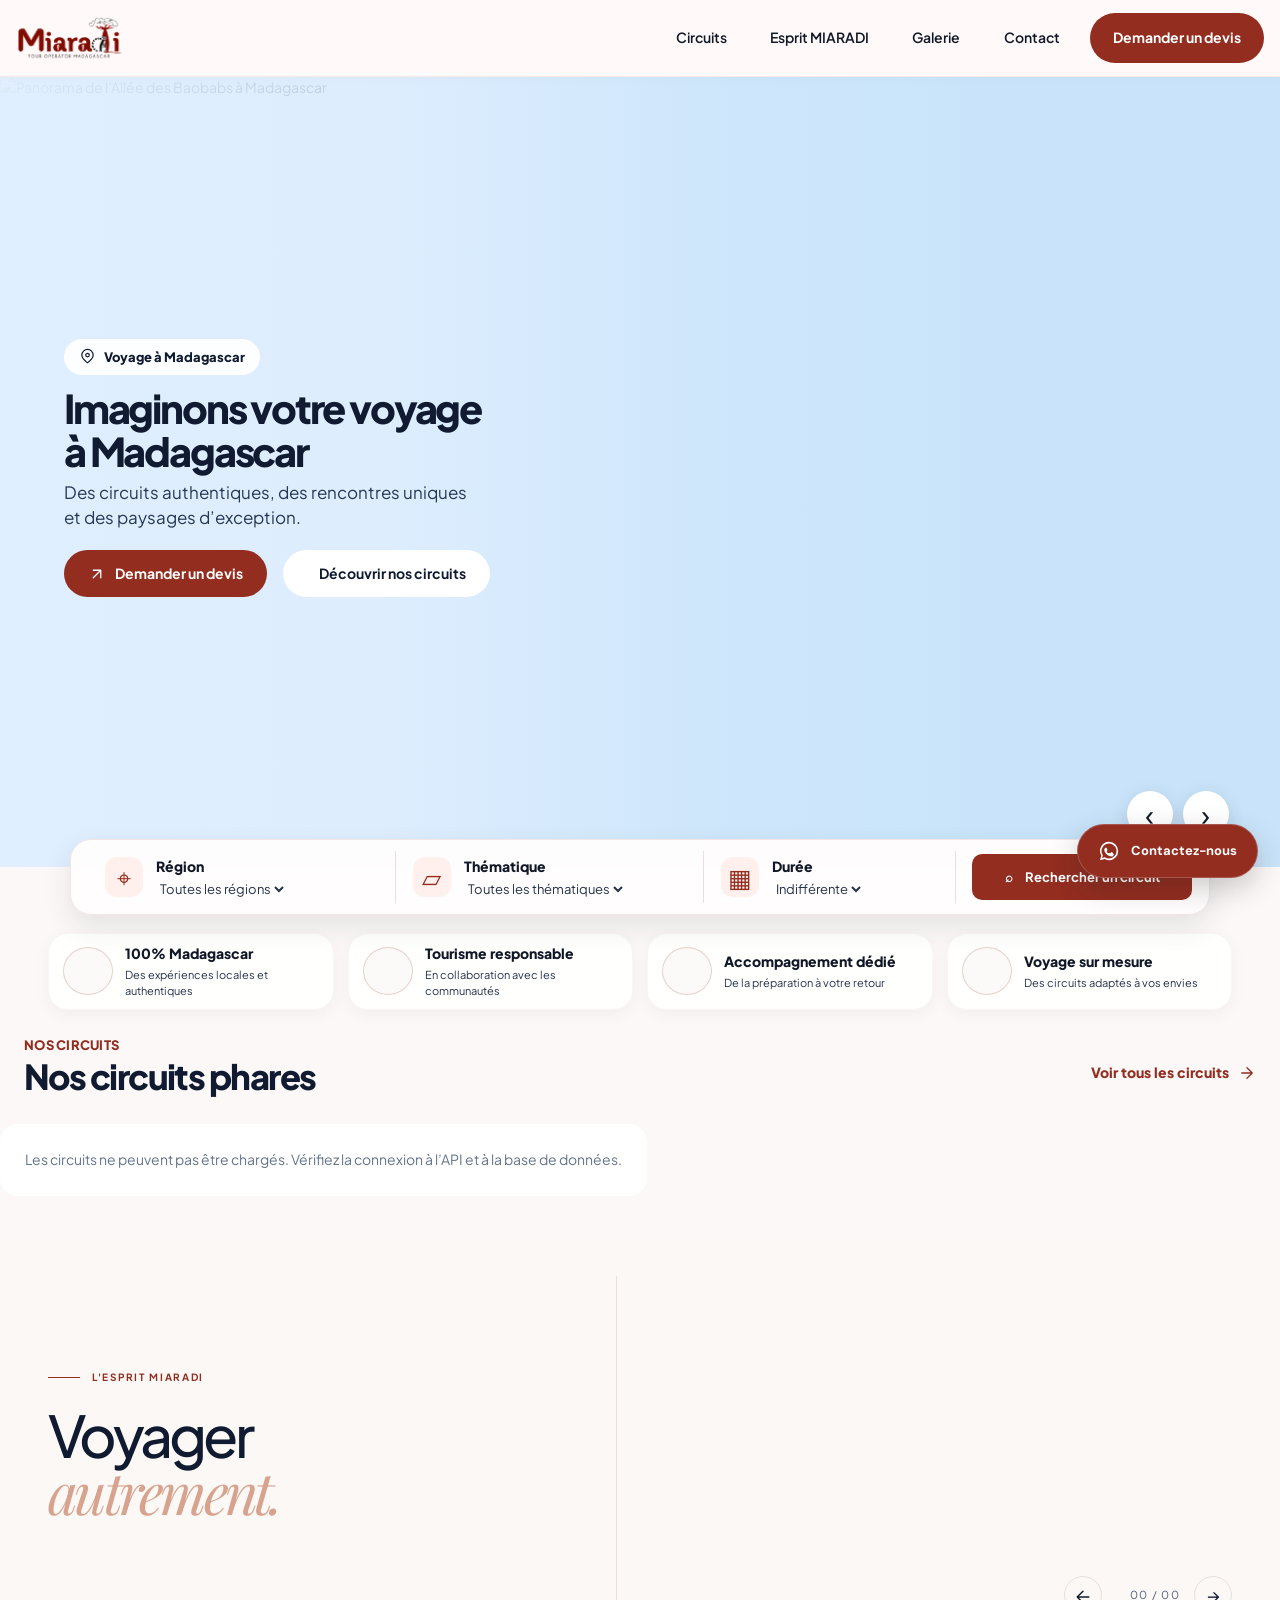
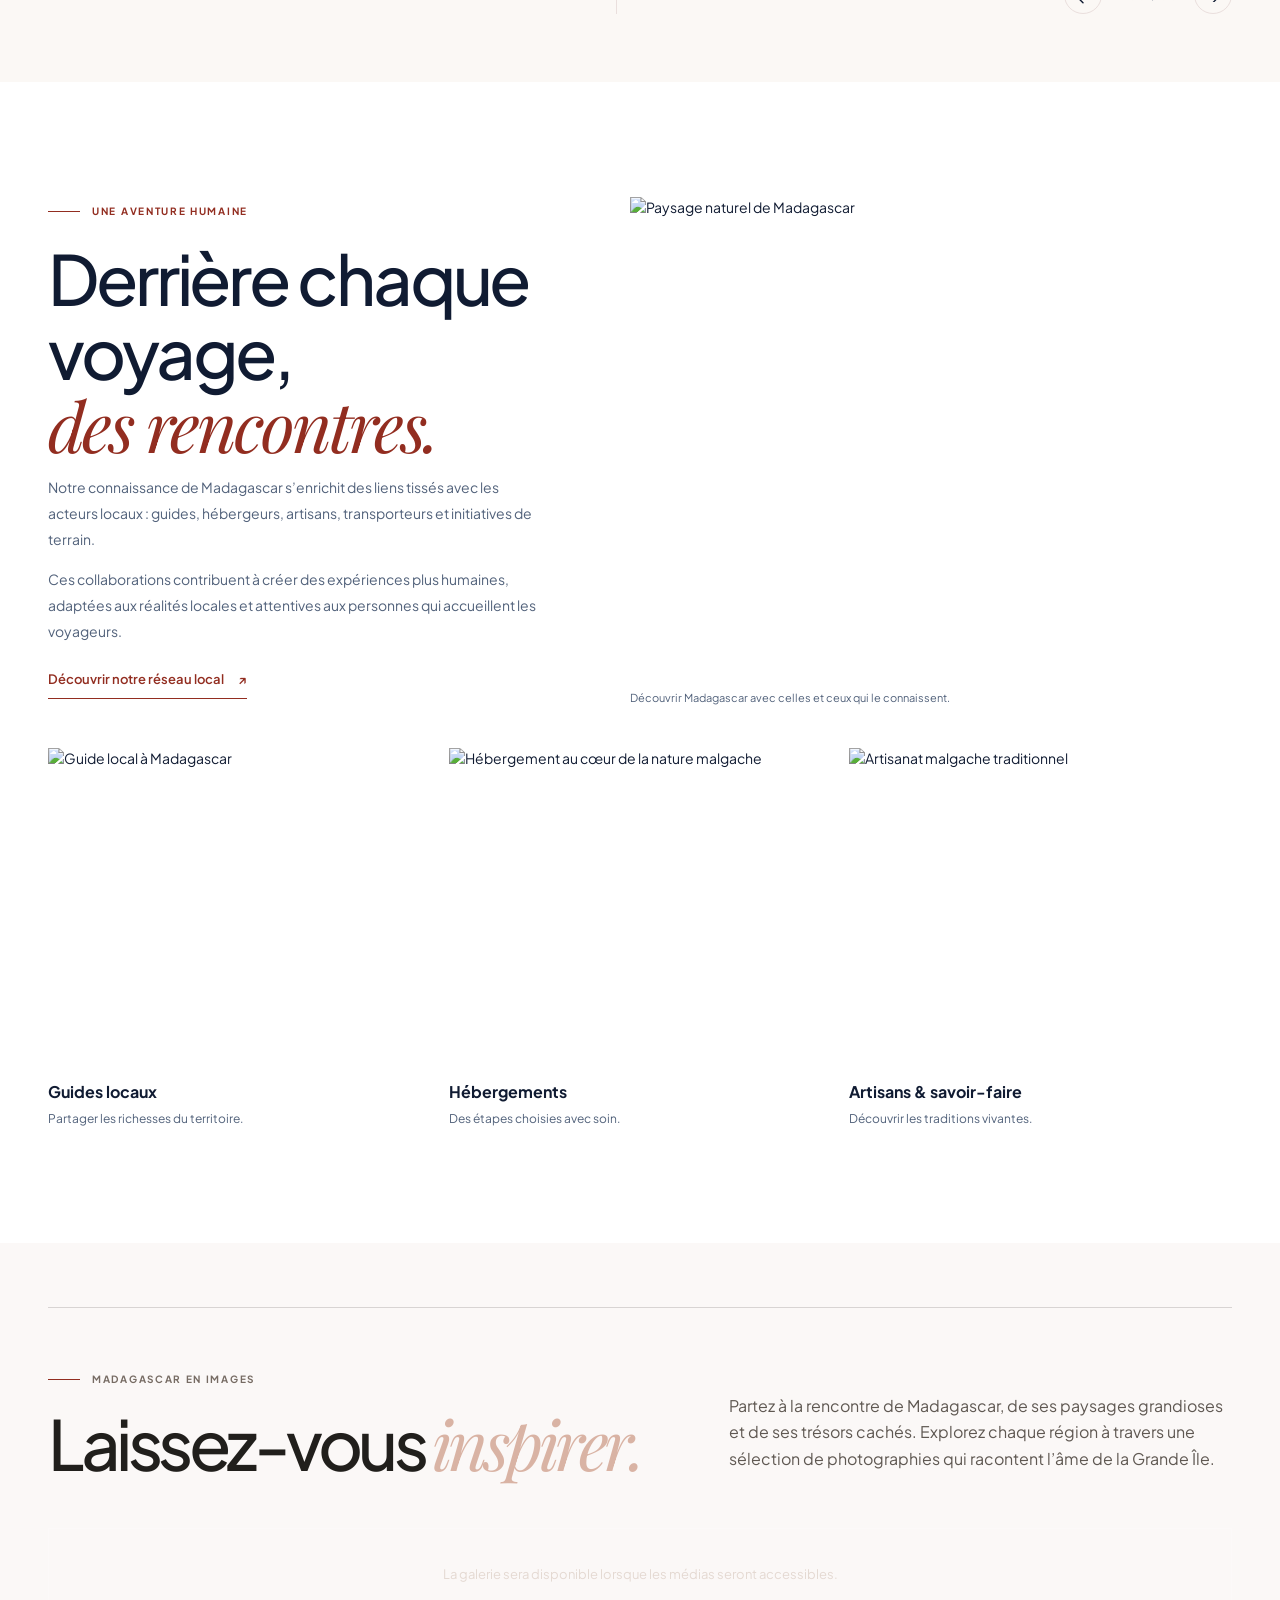
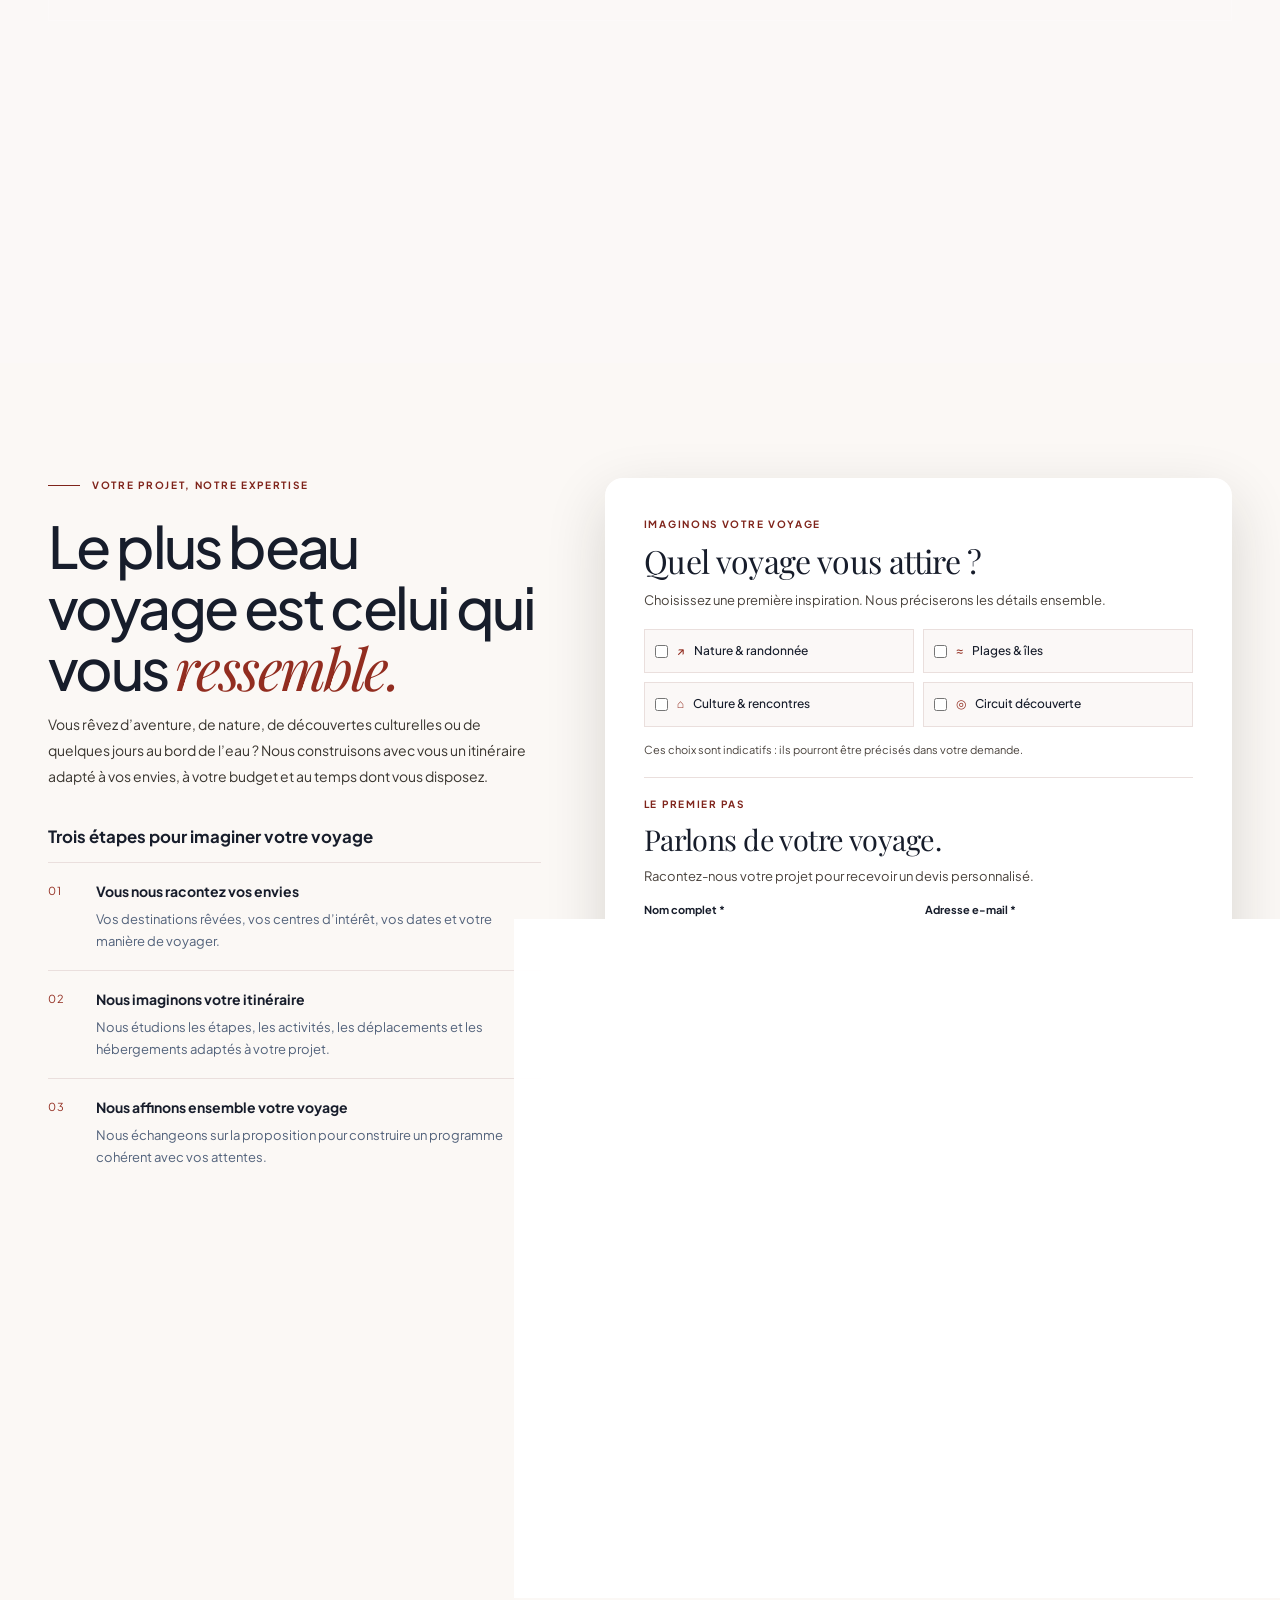
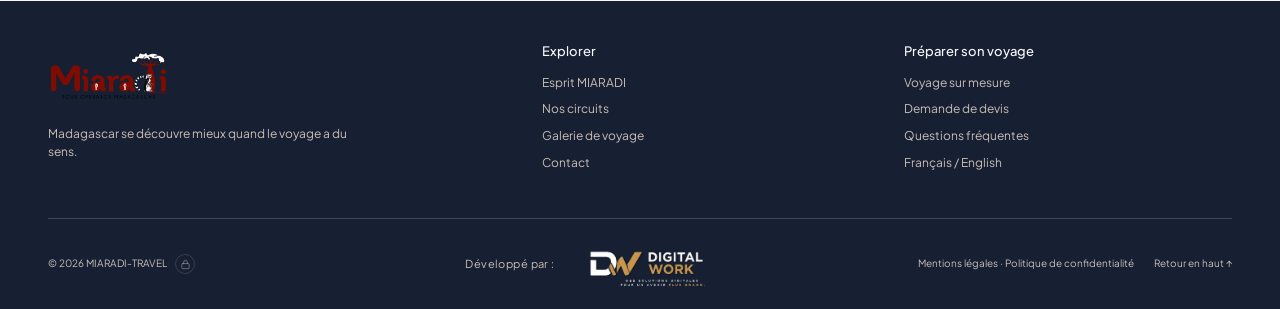
==== commit 7441ff7a: "Load Lucide icons on public pages" ====
--- a/index.html
+++ b/index.html
@@ -5,7 +5,8 @@
 <meta name="description" content="Découvrez Madagascar avec MIARADI-TRAVEL : voyages sur mesure, rencontres locales et circuits authentiques. Demandez votre devis personnalisé.">
 <meta name="theme-color" content="#FBF8F5"><title>MIARADI-TRAVEL — Madagascar, autrement</title>
 <link rel="preconnect" href="https://commons.wikimedia.org"><link rel="preconnect" href="https://fonts.googleapis.com"><link rel="preconnect" href="https://fonts.gstatic.com" crossorigin>
-<link rel="stylesheet" href="site.css?v=20261114-gallery-spacing"><script src="script.js" defer></script><script src="circuit-pages.js" defer></script><script src="floating-contact.js" defer></script><script src="footer-partners.js" defer></script>
+<link rel="stylesheet" href="site.css?v=20261114-gallery-spacing">
+  <script src="https://unpkg.com/lucide@latest" defer></script><script src="icons.js" defer></script><script src="script.js" defer></script><script src="circuit-pages.js" defer></script><script src="floating-contact.js" defer></script><script src="footer-partners.js" defer></script>
 <link rel="icon" type="image/png" href="assets/miaradi-logo.png"></head><body>
 <a class="skip-link" href="#main">Aller au contenu</a>
 <header class="site-header" id="top"><div class="container header-inner">
@@ -27,7 +28,7 @@
     <p class="hero-copy">Des circuits authentiques, des rencontres uniques<br class="desktop-break"> et des paysages d’exception.</p>
     <div class="hero-actions">
       <a class="button button-primary hero-quote" href="#contact"><svg class="icon" viewBox="0 0 24 24" aria-hidden="true"><path d="M7 17 17 7M7 7h10v10"/></svg> Demander un devis</a>
-      <a class="button button-white" href="#circuits"><span aria-hidden="true">▷</span> Découvrir nos circuits</a>
+      <a class="button button-white" href="#circuits"><i data-lucide="compass" aria-hidden="true"></i> Découvrir nos circuits</a>
     </div>
   </div>
   <div class="hero-controls" aria-label="Navigation du panorama">
@@ -49,10 +50,10 @@
   </form>
 </section>
 <section class="trust-strip container" aria-label="Les engagements MIARADI">
-  <article class="trust-card"><span class="trust-icon">✈</span><div><strong>100% Madagascar</strong><p>Des expériences locales et authentiques</p></div></article>
-  <article class="trust-card"><span class="trust-icon">♧</span><div><strong>Tourisme responsable</strong><p>En collaboration avec les communautés</p></div></article>
-  <article class="trust-card"><span class="trust-icon">✧</span><div><strong>Accompagnement dédié</strong><p>De la préparation à votre retour</p></div></article>
-  <article class="trust-card"><span class="trust-icon">♡</span><div><strong>Voyage sur mesure</strong><p>Des circuits adaptés à vos envies</p></div></article>
+  <article class="trust-card"><span class="trust-icon" aria-hidden="true"><i data-lucide="map-pinned"></i></span><div><strong>100% Madagascar</strong><p>Des expériences locales et authentiques</p></div></article>
+  <article class="trust-card"><span class="trust-icon" aria-hidden="true"><i data-lucide="hand-heart"></i></span><div><strong>Tourisme responsable</strong><p>En collaboration avec les communautés</p></div></article>
+  <article class="trust-card"><span class="trust-icon" aria-hidden="true"><i data-lucide="compass"></i></span><div><strong>Accompagnement dédié</strong><p>De la préparation à votre retour</p></div></article>
+  <article class="trust-card"><span class="trust-icon" aria-hidden="true"><i data-lucide="route"></i></span><div><strong>Voyage sur mesure</strong><p>Des circuits adaptés à vos envies</p></div></article>
 </section>
 
 <section class="circuits section-pad" id="circuits">
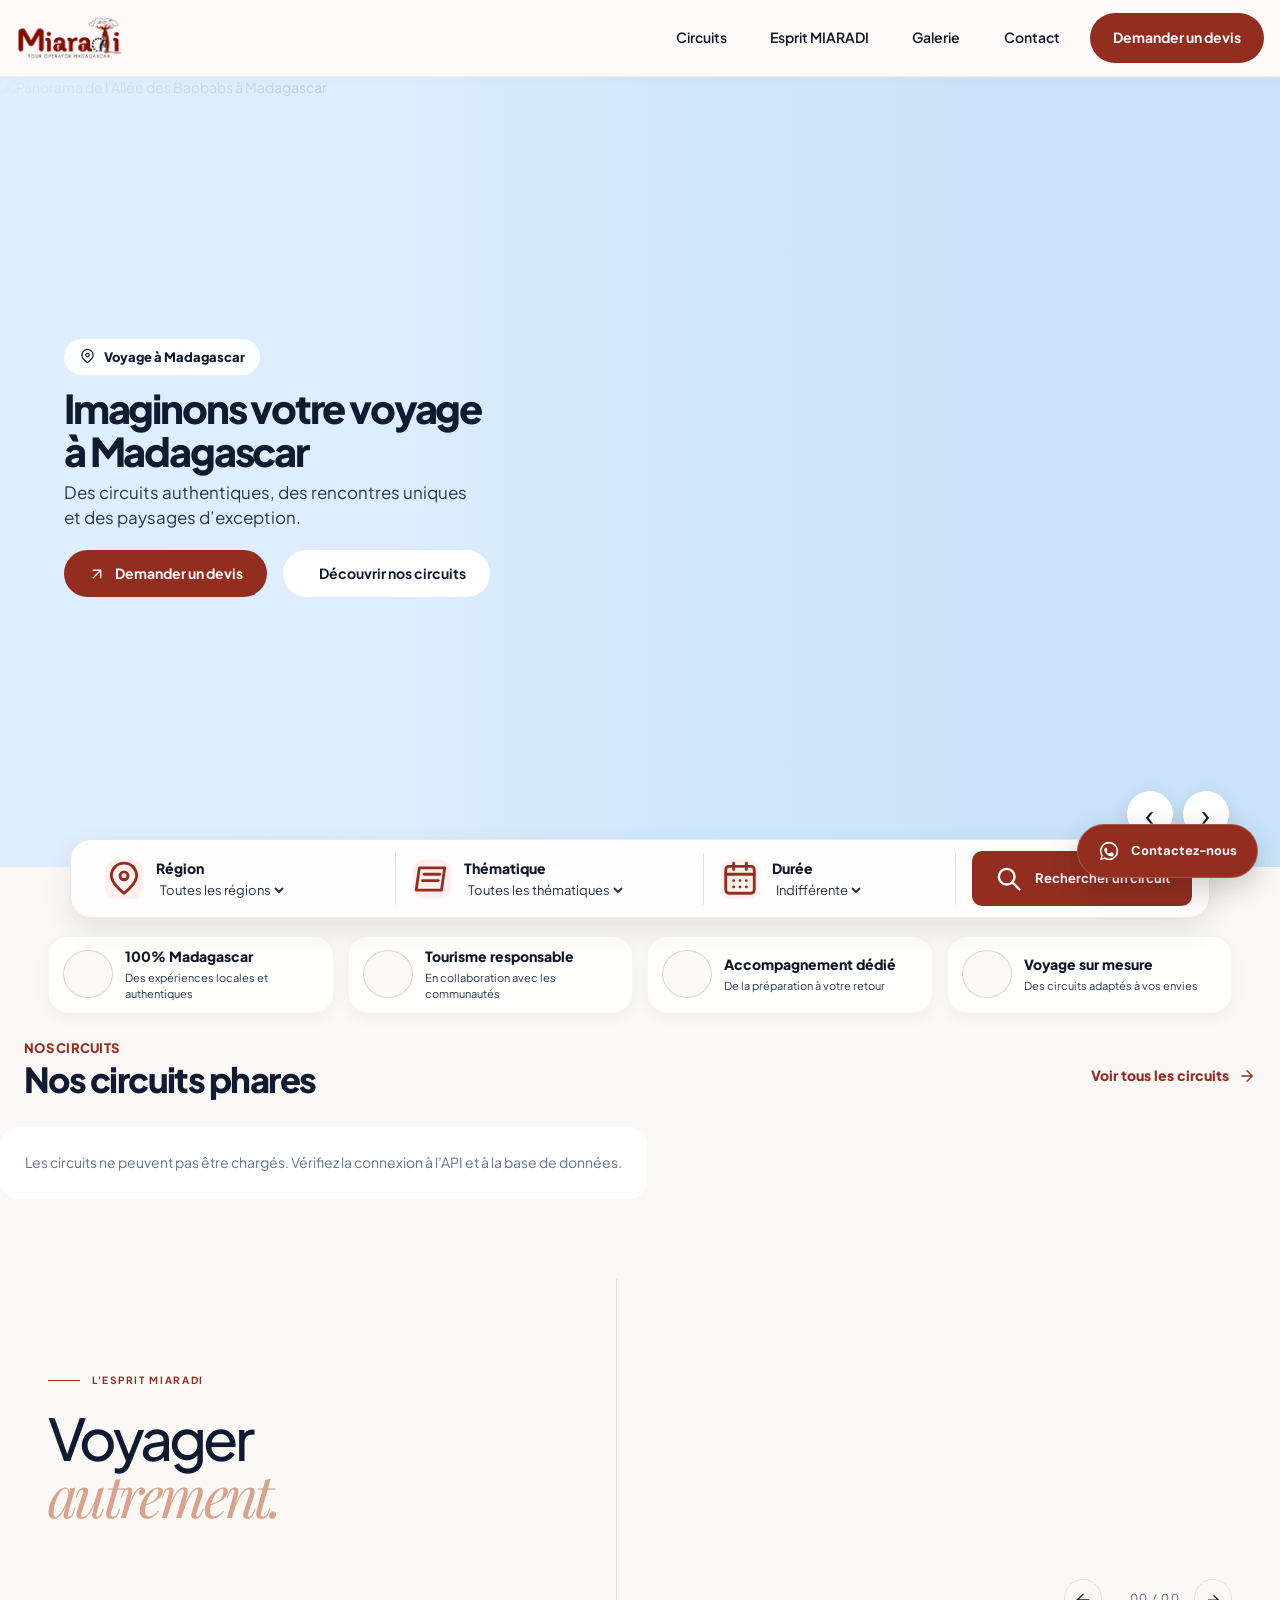
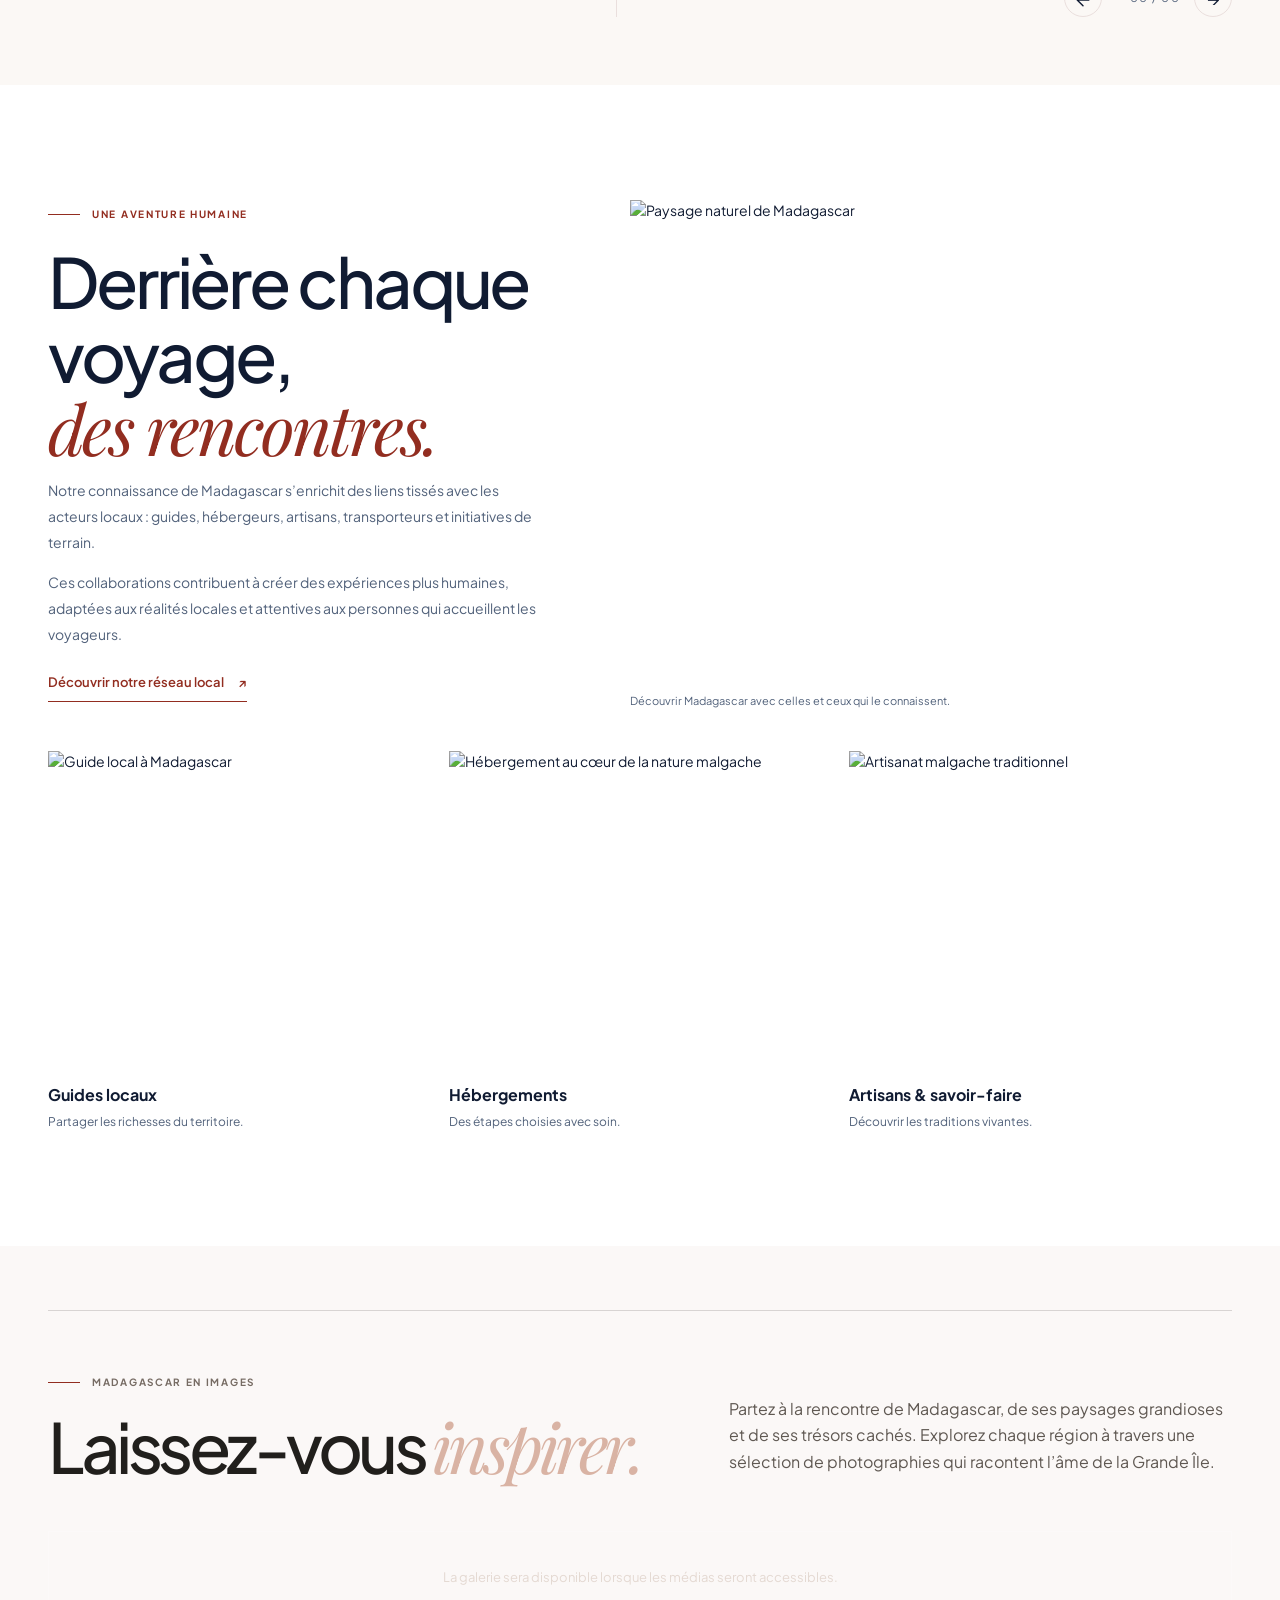
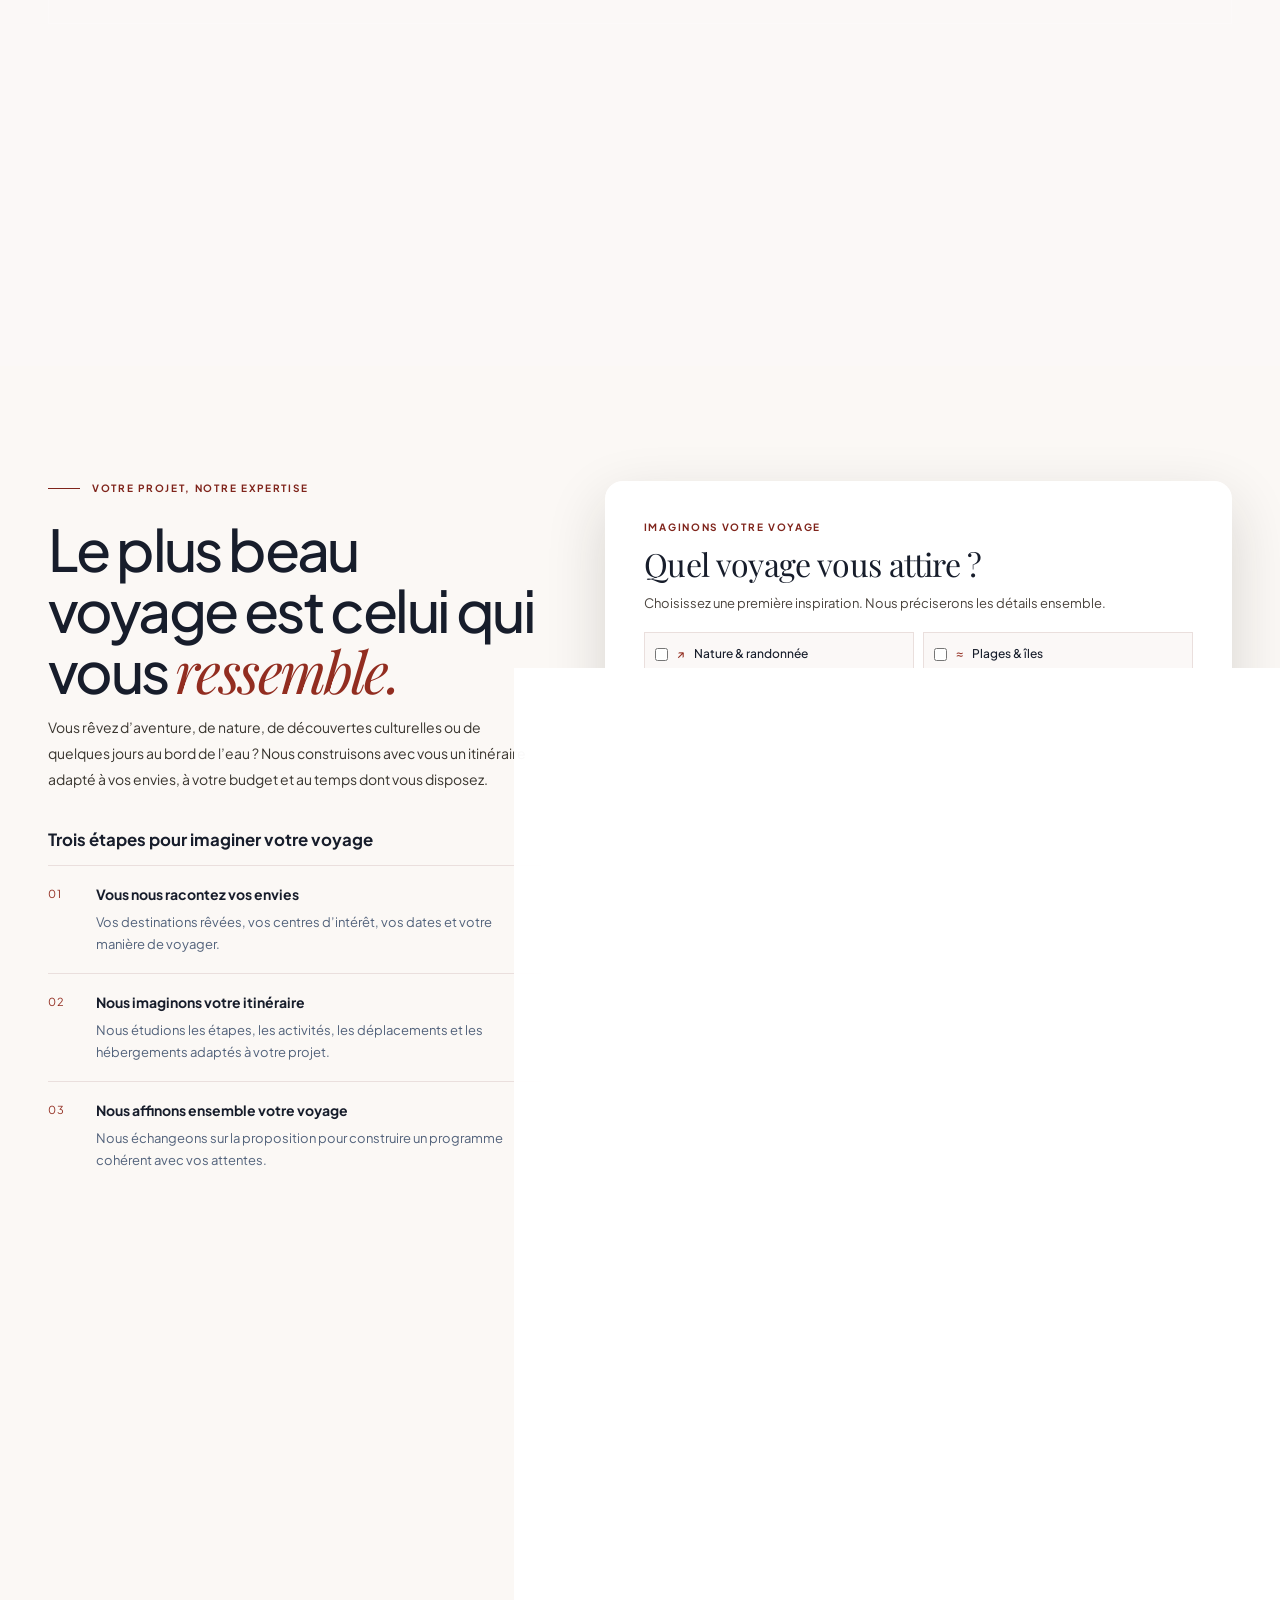
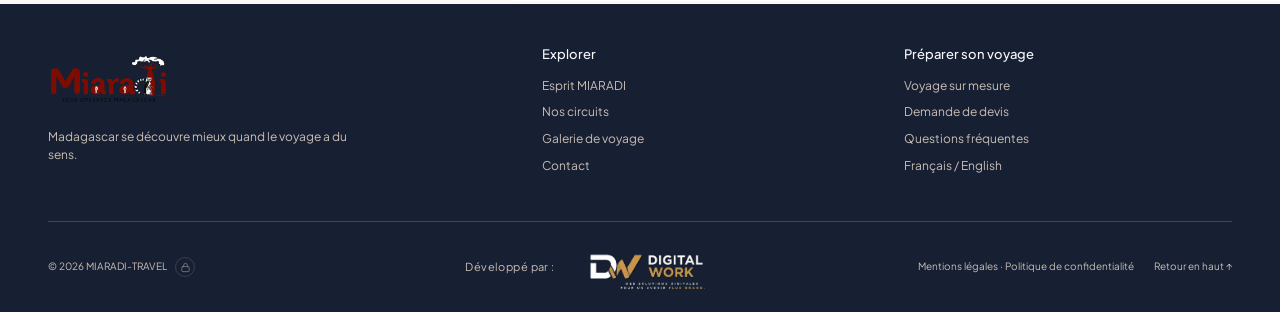
==== commit 242cf96d: "Replace homepage finder symbols with elegant SVG icons" ====
--- a/index.html
+++ b/index.html
@@ -43,10 +43,10 @@
 </section>
 <section class="finder-panel" aria-label="Recherche de circuits">
   <form class="finder-inner container" id="homepage-finder">
-    <label class="finder-field"><span class="finder-icon">⌖</span><span><strong>Région</strong><select id="finder-region"><option value="all">Toutes les régions</option><option value="west">Ouest</option><option value="north">Nord & îles</option><option value="east">Est</option><option value="south">Sud</option><option value="highlands">Hautes Terres</option></select></span></label>
-    <label class="finder-field"><span class="finder-icon">▱</span><span><strong>Thématique</strong><select id="finder-theme"><option value="all">Toutes les thématiques</option><option value="nature">Nature</option><option value="coast">Côte & îles</option><option value="culture">Culture</option></select></span></label>
-    <label class="finder-field"><span class="finder-icon">▦</span><span><strong>Durée</strong><select id="finder-duration"><option value="all">Indifférente</option><option value="2-4">2–4 jours</option><option value="3-5">3–5 jours</option><option value="3-6">3–6 jours</option><option value="5-8">5–8 jours</option><option value="7-12">7–12 jours</option><option value="custom">Sur mesure</option></select></span></label>
-    <button class="button button-primary finder-submit" type="submit"><span aria-hidden="true">⌕</span> Rechercher un circuit</button>
+    <label class="finder-field"><span class="finder-icon" aria-hidden="true"><svg viewBox="0 0 24 24" fill="none" stroke="currentColor" stroke-width="1.8" stroke-linecap="round" stroke-linejoin="round"><path d="M20 10c0 5-8 11-8 11S4 15 4 10a8 8 0 1 1 16 0Z"/><circle cx="12" cy="10" r="2.5"/></svg></span><span><strong>Région</strong><select id="finder-region"><option value="all">Toutes les régions</option><option value="west">Ouest</option><option value="north">Nord & îles</option><option value="east">Est</option><option value="south">Sud</option><option value="highlands">Hautes Terres</option></select></span></label>
+    <label class="finder-field"><span class="finder-icon" aria-hidden="true"><svg viewBox="0 0 24 24" fill="none" stroke="currentColor" stroke-width="1.8" stroke-linecap="round" stroke-linejoin="round"><path d="M4 5h16l-2 14H2L4 5Z"/><path d="M7 9h10M6 13h10"/></svg></span><span><strong>Thématique</strong><select id="finder-theme"><option value="all">Toutes les thématiques</option><option value="nature">Nature</option><option value="coast">Côte & îles</option><option value="culture">Culture</option></select></span></label>
+    <label class="finder-field"><span class="finder-icon" aria-hidden="true"><svg viewBox="0 0 24 24" fill="none" stroke="currentColor" stroke-width="1.8" stroke-linecap="round" stroke-linejoin="round"><rect x="3" y="4" width="18" height="17" rx="2"/><path d="M16 2v4M8 2v4M3 9h18M8 13h.01M12 13h.01M16 13h.01M8 17h.01M12 17h.01M16 17h.01"/></svg></span><span><strong>Durée</strong><select id="finder-duration"><option value="all">Indifférente</option><option value="2-4">2–4 jours</option><option value="3-5">3–5 jours</option><option value="3-6">3–6 jours</option><option value="5-8">5–8 jours</option><option value="7-12">7–12 jours</option><option value="custom">Sur mesure</option></select></span></label>
+    <button class="button button-primary finder-submit" type="submit"><svg class="finder-search-icon" viewBox="0 0 24 24" fill="none" stroke="currentColor" stroke-width="2" stroke-linecap="round" stroke-linejoin="round" aria-hidden="true"><circle cx="10.5" cy="10.5" r="6.5"/><path d="m16 16 5 5"/></svg> Rechercher un circuit</button>
   </form>
 </section>
 <section class="trust-strip container" aria-label="Les engagements MIARADI">
--- a/site.css
+++ b/site.css
@@ -5992,3 +5992,478 @@
 @media (prefers-reduced-motion: reduce) {
   svg.icon, button svg.icon, a svg.icon { transition: none !important; }
 }
+
+
+/* MIARADI — alignement final des cartes de circuits */
+#circuits .circuit-grid > .circuit-card {
+  display: flex !important;
+  flex-direction: column !important;
+  height: 100% !important;
+  min-height: 590px;
+}
+#circuits .circuit-grid > .circuit-card .circuit-image-link {
+  flex: 0 0 auto !important;
+}
+#circuits .circuit-grid > .circuit-card .circuit-overlay {
+  display: flex !important;
+  flex: 1 1 auto !important;
+  flex-direction: column !important;
+  align-items: stretch !important;
+  gap: 12px !important;
+  min-height: 0 !important;
+}
+#circuits .circuit-grid > .circuit-card .circuit-overlay h3 {
+  min-height: 3.9em !important;
+  max-height: 3.9em !important;
+  overflow: hidden !important;
+  display: -webkit-box !important;
+  -webkit-box-orient: vertical !important;
+  -webkit-line-clamp: 3 !important;
+  line-clamp: 3 !important;
+}
+#circuits .circuit-grid > .circuit-card .circuit-meta {
+  display: grid !important;
+  grid-template-columns: minmax(0, 1fr) minmax(0, 1fr) !important;
+  align-content: start !important;
+  align-items: start !important;
+  justify-content: initial !important;
+  gap: 8px 12px !important;
+  min-height: 52px !important;
+  width: 100% !important;
+}
+#circuits .circuit-grid > .circuit-card .circuit-meta > .circuit-fact {
+  min-width: 0 !important;
+  max-width: 100% !important;
+  align-items: flex-start !important;
+  line-height: 1.4 !important;
+  overflow-wrap: anywhere !important;
+}
+#circuits .circuit-grid > .circuit-card .circuit-theme {
+  grid-column: 1 / -1 !important;
+  display: -webkit-box !important;
+  -webkit-box-orient: vertical !important;
+  -webkit-line-clamp: 2 !important;
+  line-clamp: 2 !important;
+  overflow: hidden !important;
+}
+#circuits .circuit-grid > .circuit-card .circuit-status {
+  align-self: flex-start !important;
+  flex: 0 0 auto !important;
+  min-height: 28px !important;
+  margin: 0 !important;
+  white-space: nowrap !important;
+}
+#circuits .circuit-grid > .circuit-card .circuit-card-actions {
+  display: grid !important;
+  grid-template-columns: minmax(0, 1fr) minmax(0, 1fr) !important;
+  align-items: stretch !important;
+  gap: 9px !important;
+  margin-top: auto !important;
+  padding-top: 6px !important;
+  width: 100% !important;
+}
+#circuits .circuit-grid > .circuit-card .circuit-card-actions .circuit-discover-link,
+#circuits .circuit-grid > .circuit-card .circuit-card-actions .button-quote {
+  display: inline-flex !important;
+  justify-content: center !important;
+  align-items: center !important;
+  width: 100% !important;
+  min-width: 0 !important;
+  min-height: 42px !important;
+  padding: 9px 10px !important;
+  gap: 6px !important;
+  text-align: center !important;
+  white-space: normal !important;
+  line-height: 1.25 !important;
+  font-size: clamp(10px, .75vw, 12px) !important;
+}
+#circuits .circuit-grid > .circuit-card .circuit-card-actions .circuit-discover-link > span,
+#circuits .circuit-grid > .circuit-card .circuit-card-actions .button-quote > span {
+  min-width: 0 !important;
+}
+@media (max-width: 1050px) {
+  #circuits .circuit-grid > .circuit-card { min-height: 560px; }
+  #circuits .circuit-grid > .circuit-card .circuit-card-actions { grid-template-columns: 1fr !important; }
+  #circuits .circuit-grid > .circuit-card .circuit-card-actions .circuit-discover-link,
+  #circuits .circuit-grid > .circuit-card .circuit-card-actions .button-quote { font-size: 12px !important; }
+}
+@media (max-width: 620px) {
+  #circuits .circuit-grid > .circuit-card { min-height: 0; }
+  #circuits .circuit-grid > .circuit-card .circuit-overlay h3 {
+    min-height: 0 !important;
+    max-height: none !important;
+    -webkit-line-clamp: 3 !important;
+  }
+  #circuits .circuit-grid > .circuit-card .circuit-card-actions { grid-template-columns: minmax(0, 1fr) minmax(0, 1fr) !important; }
+  #circuits .circuit-grid > .circuit-card .circuit-card-actions .circuit-discover-link,
+  #circuits .circuit-grid > .circuit-card .circuit-card-actions .button-quote { font-size: 11px !important; padding-inline: 8px !important; }
+}
+
+
+/* Correctif explicite : rendre visibles les deux actions principales des cartes */
+#circuits .circuit-grid .circuit-card .circuit-card-actions {
+  display: grid !important;
+  grid-template-columns: minmax(0, 1fr) minmax(0, 1fr) !important;
+  align-items: stretch !important;
+  gap: 10px !important;
+}
+#circuits .circuit-grid .circuit-card .circuit-card-actions .circuit-discover-link,
+#circuits .circuit-grid .circuit-card .circuit-card-actions .button-quote {
+  display: inline-flex !important;
+  visibility: visible !important;
+  opacity: 1 !important;
+  position: static !important;
+  align-items: center !important;
+  justify-content: center !important;
+  align-self: stretch !important;
+  width: 100% !important;
+  min-width: 0 !important;
+  min-height: 42px !important;
+  margin: 0 !important;
+  padding: 9px 10px !important;
+  white-space: normal !important;
+  text-align: center !important;
+  line-height: 1.25 !important;
+  font-size: clamp(10px, .72vw, 12px) !important;
+}
+#circuits .circuit-grid .circuit-card .circuit-card-actions .circuit-discover-link {
+  grid-column: 1 !important;
+  border: 1px solid rgba(146,45,32,.25) !important;
+  border-radius: 24px !important;
+  background: #fff4f0 !important;
+  color: #922d20 !important;
+}
+#circuits .circuit-grid .circuit-card .circuit-card-actions .button-quote {
+  grid-column: 2 !important;
+  border-radius: 24px !important;
+  background: #922d20 !important;
+  color: #fff !important;
+}
+#circuits .circuit-grid .circuit-card .circuit-card-actions .gallery-trigger {
+  display: none !important;
+}
+@media (max-width: 1050px) {
+  #circuits .circuit-grid .circuit-card .circuit-card-actions { gap: 7px !important; }
+}
+@media (max-width: 560px) {
+  #circuits .circuit-grid .circuit-card .circuit-card-actions { grid-template-columns: minmax(0, 1fr) !important; }
+  #circuits .circuit-grid .circuit-card .circuit-card-actions .circuit-discover-link,
+  #circuits .circuit-grid .circuit-card .circuit-card-actions .button-quote { grid-column: 1 !important; }
+}
+
+
+/* Circuits : métadonnées alignées à gauche, statut placé dans la colonne de droite */
+#circuits .circuit-grid > .circuit-card .circuit-overlay {
+  display: grid !important;
+  grid-template-columns: minmax(0, 1fr) auto !important;
+  grid-template-rows: auto auto auto 1fr auto !important;
+  align-items: start !important;
+  column-gap: 14px !important;
+}
+#circuits .circuit-grid > .circuit-card .circuit-overlay > h3 {
+  grid-column: 1 / -1 !important;
+  grid-row: 1 !important;
+}
+#circuits .circuit-grid > .circuit-card .circuit-overlay > .circuit-meta {
+  grid-column: 1 !important;
+  grid-row: 2 !important;
+  display: grid !important;
+  grid-template-columns: minmax(0, 1fr) minmax(0, 1fr) !important;
+  grid-auto-rows: minmax(24px, auto) !important;
+  align-items: start !important;
+  justify-content: start !important;
+  gap: 4px 12px !important;
+  width: 100% !important;
+  min-height: 76px !important;
+  margin: 0 !important;
+}
+#circuits .circuit-grid > .circuit-card .circuit-overlay > .circuit-meta > .circuit-duration {
+  grid-column: 1 !important;
+  grid-row: 1 !important;
+}
+#circuits .circuit-grid > .circuit-card .circuit-overlay > .circuit-meta > .circuit-region {
+  grid-column: 2 !important;
+  grid-row: 1 !important;
+}
+#circuits .circuit-grid > .circuit-card .circuit-overlay > .circuit-meta > .circuit-theme {
+  grid-column: 1 / -1 !important;
+  grid-row: 2 !important;
+  display: block !important;
+  overflow: visible !important;
+  -webkit-line-clamp: unset !important;
+  line-clamp: unset !important;
+  max-width: 100% !important;
+  overflow-wrap: anywhere !important;
+}
+#circuits .circuit-grid > .circuit-card .circuit-overlay > .circuit-status {
+  grid-column: 2 !important;
+  grid-row: 2 !important;
+  justify-self: start !important;
+  align-self: start !important;
+  margin: 0 !important;
+  white-space: nowrap !important;
+}
+#circuits .circuit-grid > .circuit-card .circuit-overlay > .circuit-card-actions {
+  grid-column: 1 / -1 !important;
+  grid-row: 5 !important;
+  align-self: end !important;
+  margin-top: 18px !important;
+}
+@media (max-width: 1050px) {
+  #circuits .circuit-grid > .circuit-card .circuit-overlay {
+    column-gap: 8px !important;
+  }
+  #circuits .circuit-grid > .circuit-card .circuit-overlay > .circuit-meta {
+    column-gap: 7px !important;
+    font-size: 11px !important;
+  }
+}
+@media (max-width: 560px) {
+  #circuits .circuit-grid > .circuit-card .circuit-overlay {
+    grid-template-columns: minmax(0, 1fr) !important;
+  }
+  #circuits .circuit-grid > .circuit-card .circuit-overlay > .circuit-meta {
+    grid-column: 1 !important;
+  }
+  #circuits .circuit-grid > .circuit-card .circuit-overlay > .circuit-status {
+    grid-column: 1 !important;
+    grid-row: 3 !important;
+    margin-top: 4px !important;
+  }
+  #circuits .circuit-grid > .circuit-card .circuit-overlay > .circuit-card-actions {
+    grid-column: 1 !important;
+    grid-row: 5 !important;
+  }
+}
+
+
+/* Ajustement final des cartes : métadonnées sur toute la largeur, statut à droite sans chevauchement */
+#circuits .circuit-grid > .circuit-card .circuit-overlay {
+  grid-template-columns: minmax(0, 1fr) auto !important;
+  grid-template-rows: auto auto auto 1fr auto !important;
+}
+#circuits .circuit-grid > .circuit-card .circuit-overlay > .circuit-meta {
+  grid-column: 1 / -1 !important;
+  grid-row: 2 !important;
+  width: 100% !important;
+  min-height: 72px !important;
+  grid-template-columns: minmax(0, 1fr) minmax(0, 1fr) !important;
+  grid-template-rows: auto auto !important;
+  column-gap: 12px !important;
+  row-gap: 5px !important;
+}
+#circuits .circuit-grid > .circuit-card .circuit-overlay > .circuit-meta > .circuit-duration {
+  grid-column: 1 !important;
+  grid-row: 1 !important;
+}
+#circuits .circuit-grid > .circuit-card .circuit-overlay > .circuit-meta > .circuit-region {
+  grid-column: 2 !important;
+  grid-row: 1 !important;
+}
+#circuits .circuit-grid > .circuit-card .circuit-overlay > .circuit-meta > .circuit-theme {
+  grid-column: 1 !important;
+  grid-row: 2 !important;
+  max-width: 100% !important;
+  overflow-wrap: anywhere !important;
+  line-height: 1.35 !important;
+}
+#circuits .circuit-grid > .circuit-card .circuit-overlay > .circuit-status {
+  grid-column: 2 !important;
+  grid-row: 3 !important;
+  justify-self: end !important;
+  align-self: start !important;
+  margin: 0 !important;
+  white-space: nowrap !important;
+}
+#circuits .circuit-grid > .circuit-card .circuit-overlay > .circuit-card-actions {
+  grid-column: 1 / -1 !important;
+  grid-row: 5 !important;
+  margin-top: 18px !important;
+}
+@media (max-width: 560px) {
+  #circuits .circuit-grid > .circuit-card .circuit-overlay > .circuit-meta {
+    grid-column: 1 !important;
+    grid-template-columns: minmax(0, 1fr) minmax(0, 1fr) !important;
+  }
+  #circuits .circuit-grid > .circuit-card .circuit-overlay > .circuit-status {
+    grid-column: 1 !important;
+    grid-row: 3 !important;
+    justify-self: start !important;
+  }
+}
+
+
+/* Disposition souhaitée : durée à gauche, statut à droite sur la même ligne,
+   puis région et thématique en dessous, dans cet ordre. */
+#circuits .circuit-grid > .circuit-card .circuit-overlay {
+  display: flex !important;
+  flex-direction: column !important;
+  align-items: stretch !important;
+}
+#circuits .circuit-grid > .circuit-card .circuit-overlay > .circuit-meta {
+  order: 2 !important;
+  display: grid !important;
+  grid-template-columns: minmax(0, 1fr) minmax(0, 1fr) !important;
+  grid-template-rows: auto auto !important;
+  align-items: start !important;
+  gap: 5px 12px !important;
+  width: 100% !important;
+  min-height: 0 !important;
+  margin: 0 !important;
+}
+#circuits .circuit-grid > .circuit-card .circuit-overlay > .circuit-meta > .circuit-duration {
+  grid-column: 1 !important;
+  grid-row: 1 !important;
+}
+#circuits .circuit-grid > .circuit-card .circuit-overlay > .circuit-status {
+  order: 3 !important;
+  grid-column: 2 !important;
+  grid-row: auto !important;
+  align-self: flex-end !important;
+  margin-top: -30px !important;
+  margin-bottom: 6px !important;
+  white-space: nowrap !important;
+}
+#circuits .circuit-grid > .circuit-card .circuit-overlay > .circuit-meta > .circuit-region {
+  grid-column: 1 / -1 !important;
+  grid-row: 2 !important;
+}
+#circuits .circuit-grid > .circuit-card .circuit-overlay > .circuit-meta > .circuit-theme {
+  grid-column: 1 / -1 !important;
+  grid-row: 3 !important;
+  display: block !important;
+  max-width: 100% !important;
+  overflow-wrap: anywhere !important;
+  line-clamp: unset !important;
+  -webkit-line-clamp: unset !important;
+}
+#circuits .circuit-grid > .circuit-card .circuit-overlay > .circuit-card-actions {
+  order: 4 !important;
+  margin-top: auto !important;
+}
+@media (max-width: 560px) {
+  #circuits .circuit-grid > .circuit-card .circuit-overlay > .circuit-status {
+    align-self: flex-start !important;
+    margin-top: 0 !important;
+    margin-bottom: 4px !important;
+  }
+}
+
+
+/* Icônes SVG fines et cohérentes dans les cartes de circuits */
+#circuits .circuit-inline-icon {
+  display: inline-block !important;
+  width: 14px !important;
+  height: 14px !important;
+  min-width: 14px !important;
+  vertical-align: -2px !important;
+  stroke: currentColor !important;
+  stroke-width: 1.8 !important;
+  flex: 0 0 14px !important;
+}
+#circuits .circuit-fact,
+#circuits .circuit-status {
+  align-items: flex-start !important;
+  gap: 5px !important;
+}
+#circuits .circuit-status .circuit-inline-icon {
+  color: #a85a00 !important;
+}
+#circuits .quote-plane .circuit-inline-icon {
+  width: 15px !important;
+  height: 15px !important;
+  vertical-align: middle !important;
+}
+#circuits .discover-arrow {
+  display: inline-flex !important;
+  align-items: center !important;
+  margin-left: 4px !important;
+}
+
+
+/* Mise au propre finale des cartes : statut aligné avec la durée, anciennes icônes retirées, cartes moins hautes */
+#circuits .circuit-grid .circuit-card .circuit-overlay {
+  position: relative !important;
+  display: grid !important;
+  grid-template-columns: minmax(0, 1fr) auto !important;
+  grid-template-rows: auto auto auto !important;
+  align-content: start !important;
+  column-gap: 8px !important;
+  row-gap: 5px !important;
+  padding: 12px 14px 12px !important;
+}
+#circuits .circuit-grid .circuit-card .circuit-overlay > h3 {
+  grid-column: 1 / -1 !important;
+  grid-row: 1 !important;
+  margin: 0 0 5px !important;
+}
+#circuits .circuit-grid .circuit-card .circuit-overlay > .circuit-meta {
+  grid-column: 1 !important;
+  grid-row: 2 !important;
+  display: grid !important;
+  grid-template-columns: minmax(0, 1fr) !important;
+  grid-template-rows: auto auto auto !important;
+  gap: 5px !important;
+  min-height: 0 !important;
+  width: 100% !important;
+  margin: 0 !important;
+}
+#circuits .circuit-grid .circuit-card .circuit-overlay > .circuit-meta > .circuit-duration {
+  grid-column: 1 !important;
+  grid-row: 1 !important;
+}
+#circuits .circuit-grid .circuit-card .circuit-overlay > .circuit-meta > .circuit-region {
+  grid-column: 1 !important;
+  grid-row: 2 !important;
+}
+#circuits .circuit-grid .circuit-card .circuit-overlay > .circuit-meta > .circuit-theme {
+  grid-column: 1 !important;
+  grid-row: 3 !important;
+}
+#circuits .circuit-grid .circuit-card .circuit-overlay > .circuit-status {
+  grid-column: 2 !important;
+  grid-row: 2 !important;
+  justify-self: end !important;
+  align-self: start !important;
+  order: initial !important;
+  margin: 0 !important;
+  white-space: nowrap !important;
+}
+#circuits .circuit-grid .circuit-card .circuit-card-actions {
+  grid-column: 1 / -1 !important;
+  grid-row: 3 !important;
+  margin-top: 8px !important;
+  padding-top: 0 !important;
+}
+/* Supprimer les anciens pictogrammes CSS, le HTML fournit désormais les SVG */
+#circuits .circuit-grid .circuit-card .circuit-status::before {
+  content: none !important;
+  display: none !important;
+}
+#circuits .circuit-grid .circuit-card .circuit-fact::before,
+#circuits .circuit-grid .circuit-card .circuit-fact::after,
+#circuits .circuit-grid .circuit-card .circuit-status::after {
+  content: none !important;
+  display: none !important;
+}
+#circuits .circuit-grid .circuit-card .circuit-inline-icon {
+  width: 13px !important;
+  height: 13px !important;
+  min-width: 13px !important;
+}
+@media (max-width: 560px) {
+  #circuits .circuit-grid .circuit-card .circuit-overlay {
+    grid-template-columns: minmax(0, 1fr) !important;
+    padding: 10px !important;
+  }
+  #circuits .circuit-grid .circuit-card .circuit-overlay > .circuit-status {
+    grid-column: 1 !important;
+    grid-row: 3 !important;
+    justify-self: start !important;
+    margin-top: 0 !important;
+  }
+  #circuits .circuit-grid .circuit-card .circuit-card-actions {
+    grid-column: 1 !important;
+    grid-row: 4 !important;
+  }
+}
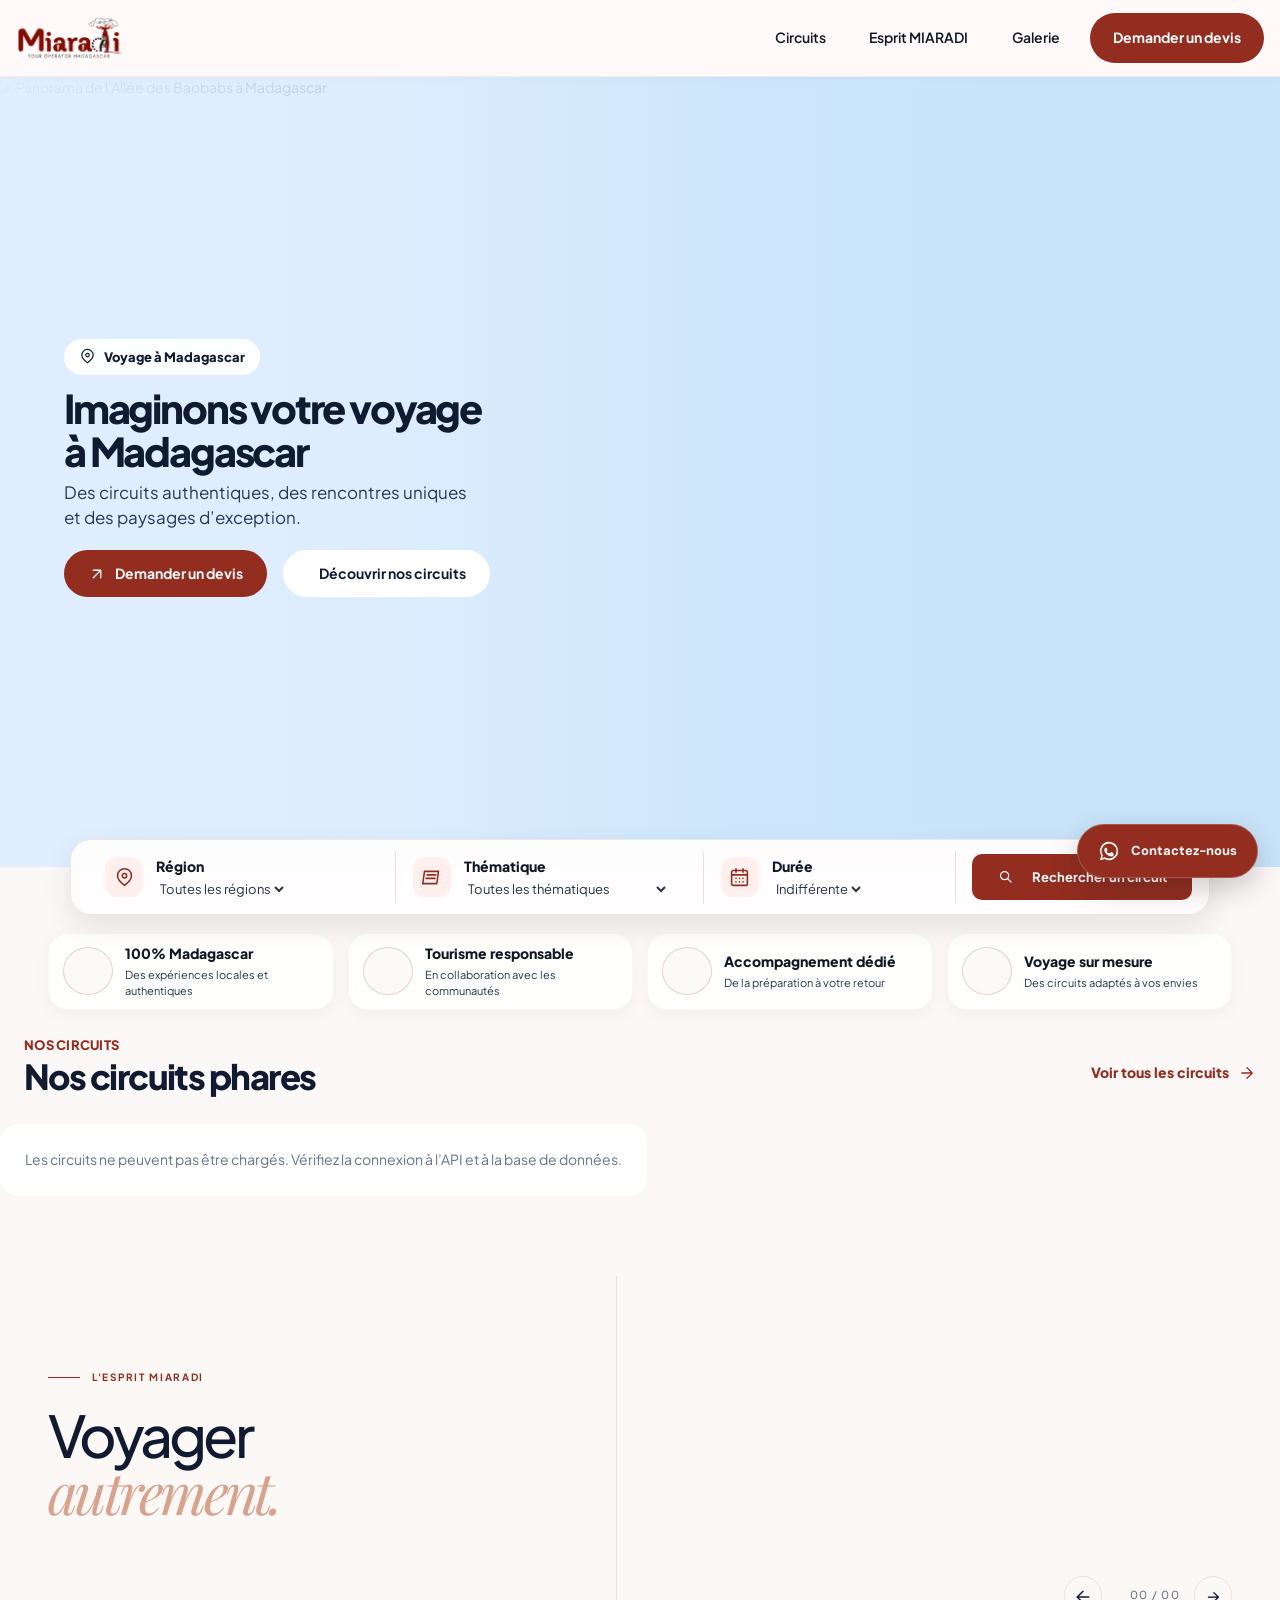
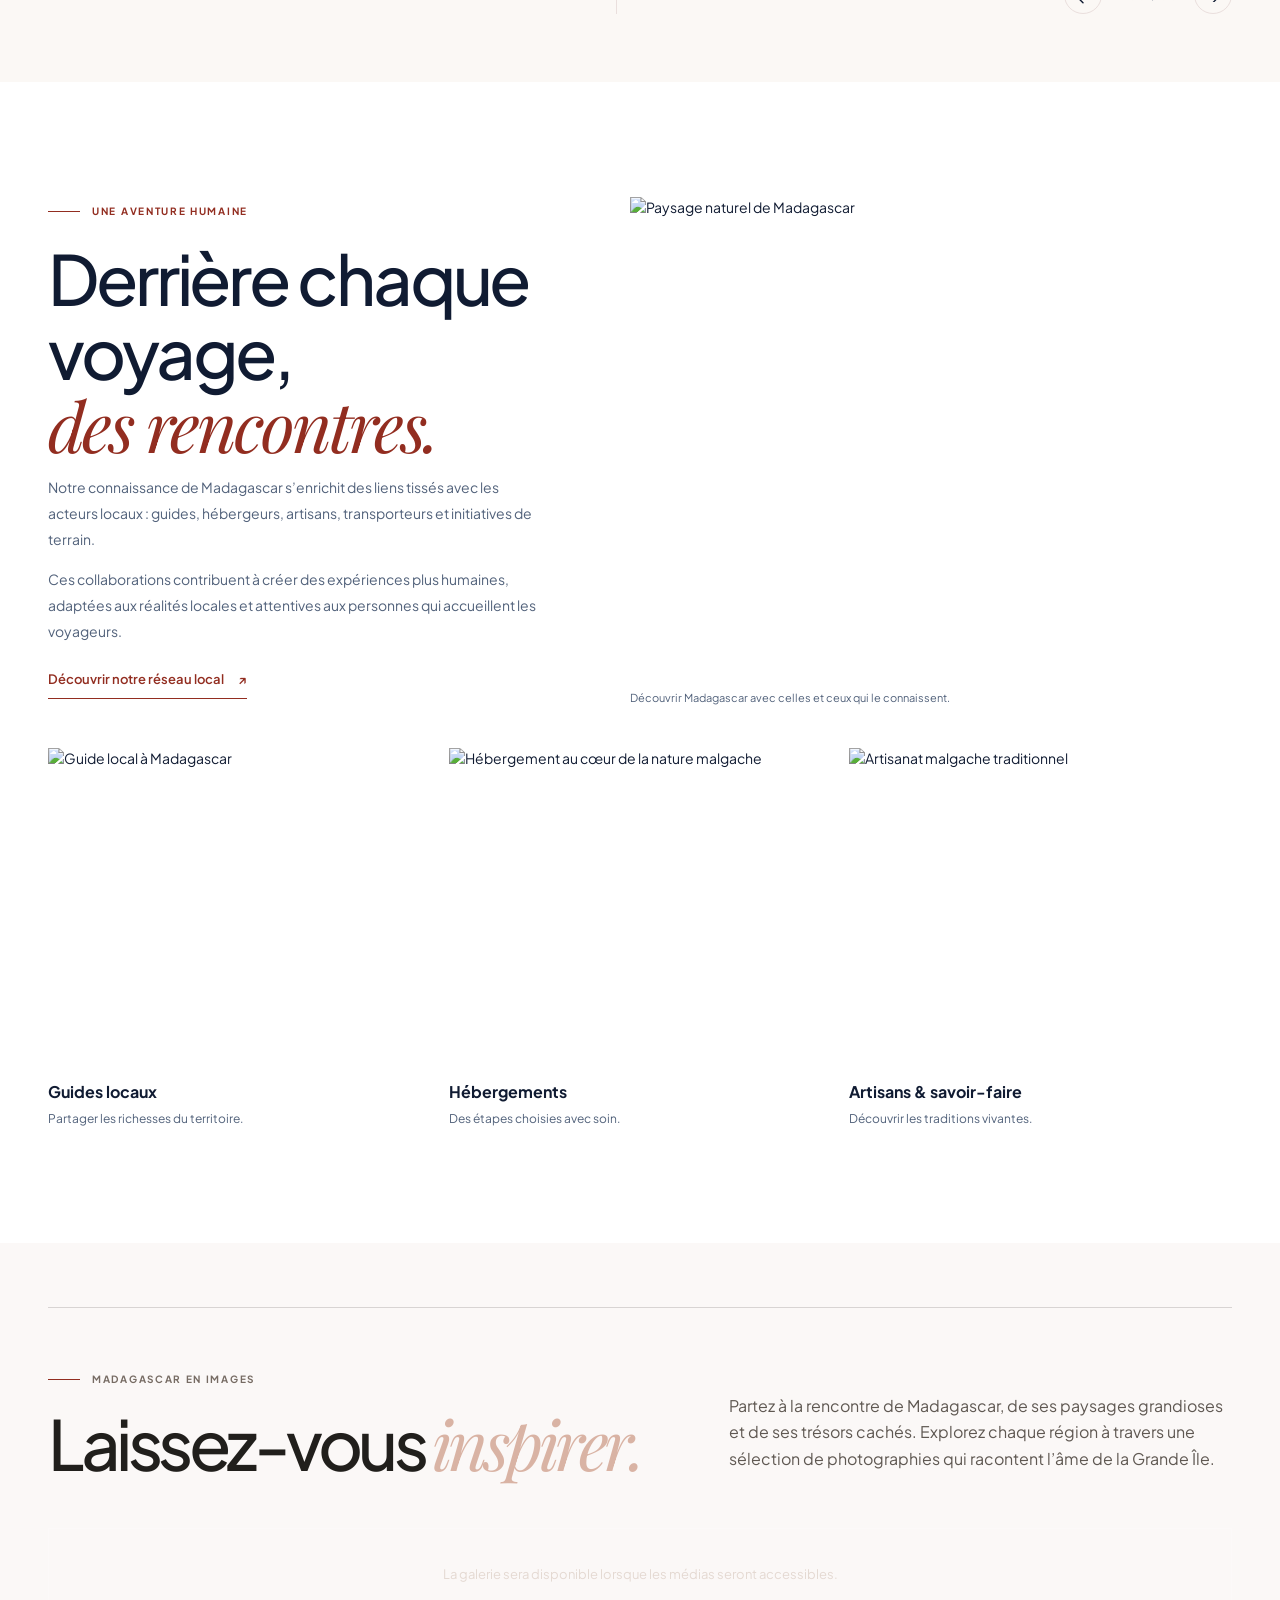
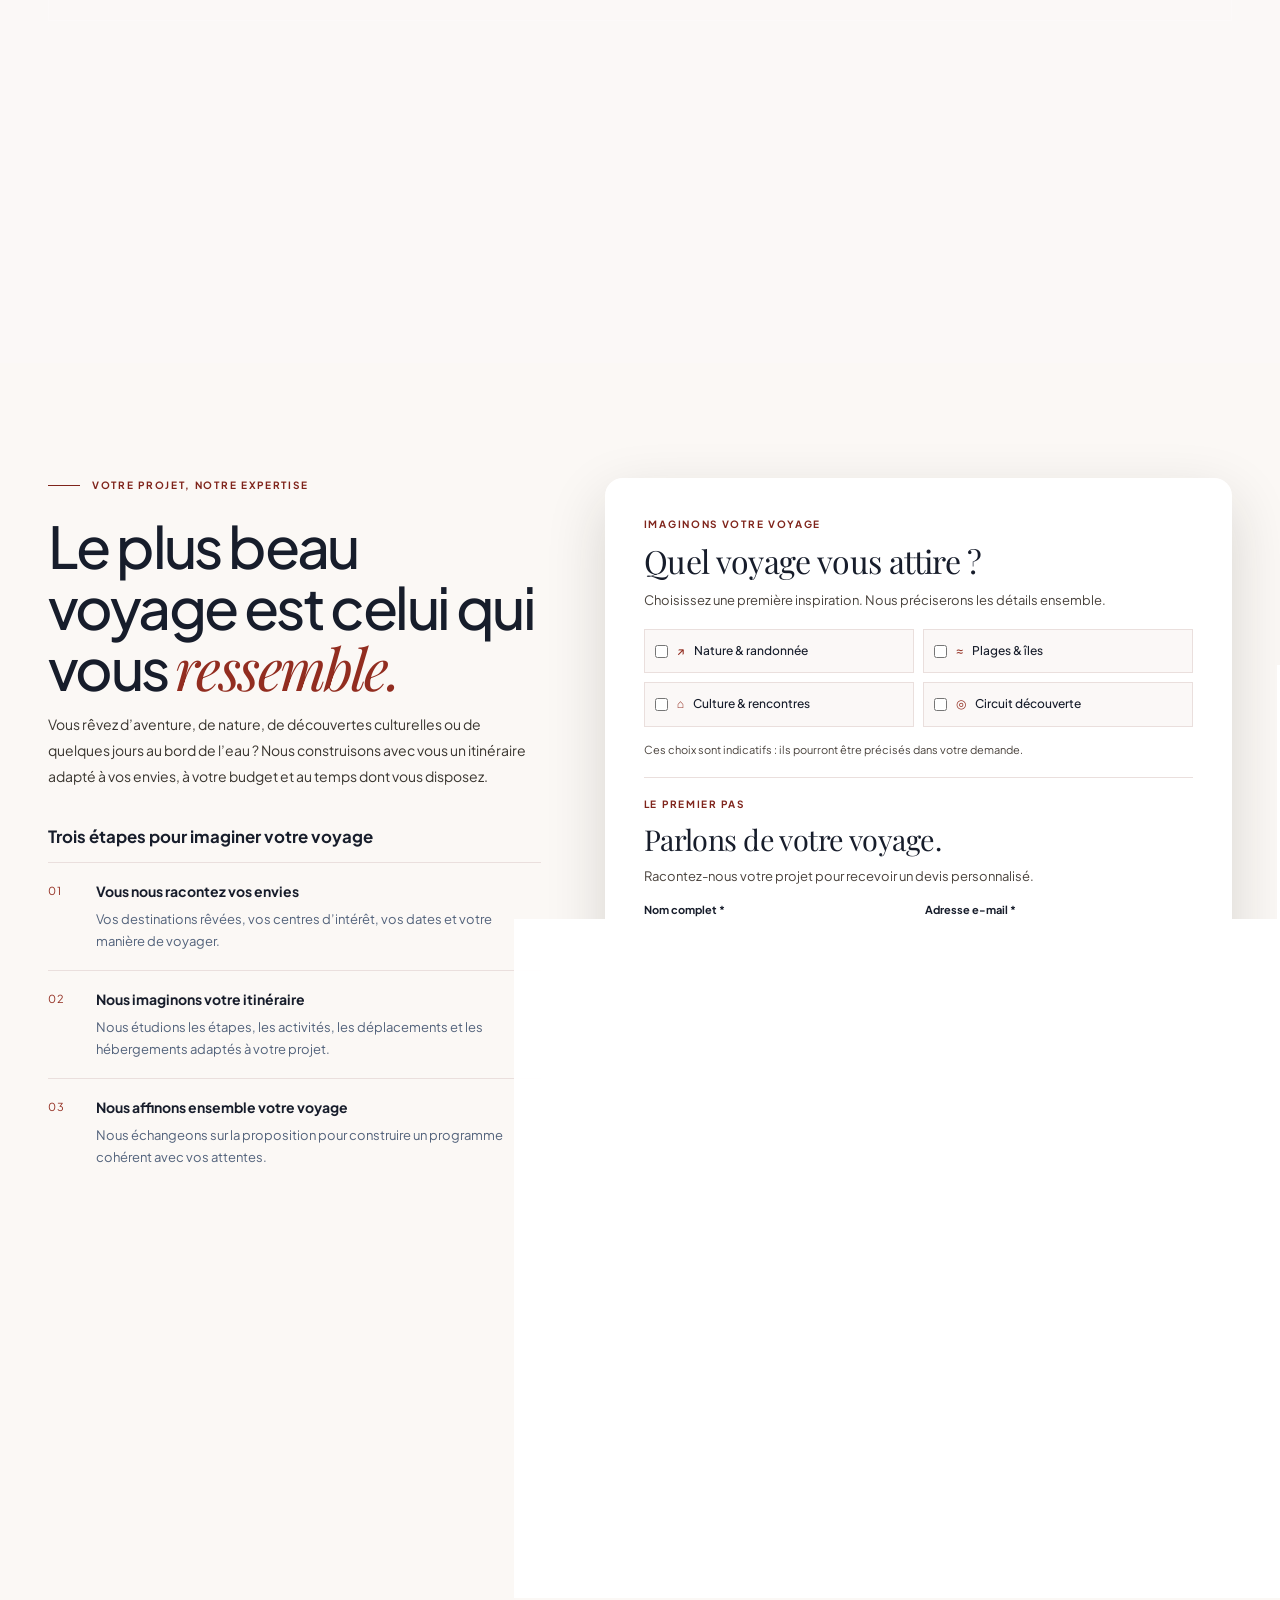
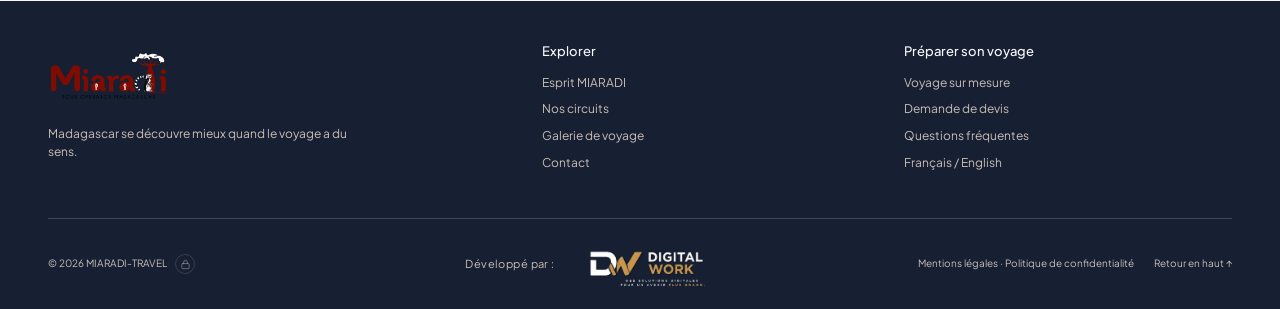
==== commit 7474d4c5: "Remove Contact link from homepage navigation editor" ====
--- a/index.html
+++ b/index.html
@@ -12,7 +12,7 @@
 <header class="site-header" id="top"><div class="container header-inner">
 <a class="brand" href="#top" aria-label="MIARADI-TRAVEL, accueil"><img class="brand-logo" src="assets/miaradi-logo.png" alt="MIARADI — Tour Operator Madagascar"></a>
 <button class="menu-toggle" type="button" aria-expanded="false" aria-controls="primary-nav" aria-label="Ouvrir le menu"><span></span><span></span></button>
-<nav class="primary-nav" id="primary-nav" aria-label="Navigation principale"><a href="#circuits" data-i18n="navCircuits"> Circuits</a><a href="a-propos.html#about-story" data-i18n="navAbout">Esprit MIARADI</a><a href="galerie.html"> Galerie</a><a href="#contact"> Contact</a><button class="language-toggle" type="button" aria-label="Changer de langue">FR⌄</button><a class="nav-cta" href="#contact" data-i18n="navQuote">Demander un devis <svg class="icon" viewBox="0 0 24 24" aria-hidden="true"><path d="M7 17 17 7M7 7h10v10"/></svg></a></nav>
+<nav class="primary-nav" id="primary-nav" aria-label="Navigation principale"><a href="#circuits" data-i18n="navCircuits"> Circuits</a><a href="a-propos.html#about-story" data-i18n="navAbout">Esprit MIARADI</a><a href="galerie.html"> Galerie</a><button class="language-toggle" type="button" aria-label="Changer de langue">FR⌄</button><a class="nav-cta" href="#contact" data-i18n="navQuote">Demander un devis <svg class="icon" viewBox="0 0 24 24" aria-hidden="true"><path d="M7 17 17 7M7 7h10v10"/></svg></a></nav>
 </div></header><main id="main">
 <section class="hero" aria-labelledby="hero-title">
   <div class="hero-slideshow" aria-label="Panoramas de Madagascar">
--- a/site.css
+++ b/site.css
@@ -2249,7 +2249,7 @@
 
 
 /* Vidéos intégrées dans la galerie de circuit */
-dialog#circuit-gallery.gallery-dialog .gallery-main-frame > #gallery-main-video{position:absolute;inset:0;z-index:1;width:100%;height:100%;object-fit:contain;background:#171411}
+dialog#circuit-gallery.gallery-dialog .gallery-main-frame > #gallery-main-video{position:absolute;inset:0;z-index:1;display:block;width:100%;height:100%;object-fit:cover;background:transparent}
 dialog#circuit-gallery.gallery-dialog .gallery-main-frame > #gallery-main-video[hidden]{display:none}
 dialog#circuit-gallery.gallery-dialog .gallery-thumb.is-video::after{content:"VIDÉO";position:absolute;right:7px;top:7px;z-index:2;padding:4px 6px;border-radius:4px;background:rgba(25,20,17,.78);color:#fff;font-size:9px;letter-spacing:.1em}
 dialog#circuit-gallery.gallery-dialog .gallery-thumb-play{position:absolute;inset:0;display:grid;place-items:center;color:#fff;font-size:20px;text-shadow:0 1px 8px rgba(0,0,0,.7);background:linear-gradient(145deg,#d8c8b7,#8b7462)}
@@ -6467,3 +6467,1121 @@
     grid-row: 4 !important;
   }
 }
+
+
+/* Icônes SVG de la barre de recherche des circuits */
+.finder-icon svg {
+  display: block;
+  width: 21px;
+  height: 21px;
+  flex: 0 0 auto;
+}
+.finder-submit .finder-search-icon {
+  display: inline-block;
+  width: 15px;
+  height: 15px;
+  margin-right: 7px;
+  vertical-align: -3px;
+}
+
+
+/* Mobile : conserver les trois filtres sur une ligne et afficher uniquement la loupe */
+@media (max-width: 760px) {
+  .finder-panel .finder-inner {
+    display: grid !important;
+    grid-template-columns: repeat(3, minmax(0, 1fr)) !important;
+    align-items: stretch !important;
+    gap: 8px !important;
+    padding: 10px !important;
+  }
+  .finder-panel .finder-field,
+  .finder-panel .finder-field:first-child {
+    display: flex !important;
+    flex-direction: column !important;
+    align-items: flex-start !important;
+    justify-content: flex-start !important;
+    gap: 6px !important;
+    min-width: 0 !important;
+    min-height: 0 !important;
+    padding: 4px 5px 8px !important;
+    border-right: 1px solid #eadfdd !important;
+    border-bottom: 0 !important;
+  }
+  .finder-panel .finder-field:last-of-type {
+    border-right: 0 !important;
+  }
+  .finder-panel .finder-icon {
+    width: 32px !important;
+    height: 32px !important;
+    min-width: 32px !important;
+    flex-basis: 32px !important;
+    border-radius: 10px !important;
+    background: #fff0ed !important;
+    color: #922D20 !important;
+  }
+  .finder-panel .finder-icon svg {
+    width: 18px !important;
+    height: 18px !important;
+  }
+  .finder-panel .finder-field > span:last-child {
+    width: 100% !important;
+    min-width: 0 !important;
+  }
+  .finder-panel .finder-field strong {
+    font-size: 12px !important;
+    line-height: 1.2 !important;
+  }
+  .finder-panel .finder-field select {
+    width: 100% !important;
+    min-width: 0 !important;
+    font-size: 10px !important;
+    white-space: normal !important;
+  }
+  .finder-panel .finder-submit {
+    grid-column: 1 / -1 !important;
+    display: flex !important;
+    justify-content: center !important;
+    align-items: center !important;
+    width: 100% !important;
+    min-height: 42px !important;
+    margin: 4px 0 0 !important;
+    padding: 8px !important;
+    font-size: 0 !important;
+  }
+  .finder-panel .finder-submit .finder-search-icon {
+    width: 19px !important;
+    height: 19px !important;
+    margin: 0 !important;
+  }
+}
+@media (max-width: 380px) {
+  .finder-panel .finder-inner { gap: 4px !important; padding: 8px !important; }
+  .finder-panel .finder-field,
+  .finder-panel .finder-field:first-child { padding-inline: 3px !important; }
+  .finder-panel .finder-field strong { font-size: 11px !important; }
+  .finder-panel .finder-field select { font-size: 9px !important; }
+}
+
+
+/* Mobile compact : les trois filtres ET la loupe sur une seule ligne */
+@media (max-width: 760px) {
+  #homepage-finder .finder-inner,
+  .finder-panel .finder-inner {
+    display: grid !important;
+    grid-template-columns: minmax(0, 1fr) minmax(0, 1fr) minmax(0, 1fr) 42px !important;
+    gap: 5px !important;
+    align-items: stretch !important;
+    padding: 8px !important;
+  }
+  #homepage-finder .finder-field,
+  .finder-panel .finder-field,
+  #homepage-finder .finder-field:first-child,
+  .finder-panel .finder-field:first-child {
+    display: flex !important;
+    flex-direction: row !important;
+    align-items: center !important;
+    justify-content: center !important;
+    gap: 5px !important;
+    min-width: 0 !important;
+    padding: 2px 4px !important;
+    border-right: 1px solid #eadfdd !important;
+    border-bottom: 0 !important;
+  }
+  #homepage-finder .finder-icon,
+  .finder-panel .finder-icon {
+    flex: 0 0 25px !important;
+    width: 25px !important;
+    height: 25px !important;
+    min-width: 25px !important;
+    border-radius: 8px !important;
+    background: #fff0ed !important;
+    color: #922D20 !important;
+  }
+  #homepage-finder .finder-icon svg,
+  .finder-panel .finder-icon svg {
+    width: 15px !important;
+    height: 15px !important;
+  }
+  #homepage-finder .finder-field > span:last-child,
+  .finder-panel .finder-field > span:last-child {
+    display: block !important;
+    width: auto !important;
+    min-width: 0 !important;
+    overflow: hidden !important;
+  }
+  #homepage-finder .finder-field strong,
+  .finder-panel .finder-field strong {
+    display: block !important;
+    font-size: 10px !important;
+    line-height: 1.15 !important;
+    white-space: nowrap !important;
+  }
+  #homepage-finder .finder-field select,
+  .finder-panel .finder-field select {
+    display: block !important;
+    width: 100% !important;
+    max-width: 100% !important;
+    min-width: 0 !important;
+    padding: 2px 12px 2px 0 !important;
+    font-size: 9px !important;
+    text-overflow: ellipsis !important;
+    white-space: nowrap !important;
+  }
+  #homepage-finder .finder-submit,
+  .finder-panel .finder-submit {
+    grid-column: 4 !important;
+    grid-row: 1 !important;
+    display: flex !important;
+    align-items: center !important;
+    justify-content: center !important;
+    width: 42px !important;
+    min-width: 42px !important;
+    height: 42px !important;
+    min-height: 42px !important;
+    margin: 0 !important;
+    padding: 0 !important;
+    font-size: 0 !important;
+    border-radius: 10px !important;
+  }
+  #homepage-finder .finder-submit .finder-search-icon,
+  .finder-panel .finder-submit .finder-search-icon {
+    display: block !important;
+    width: 18px !important;
+    height: 18px !important;
+    margin: 0 !important;
+  }
+}
+@media (max-width: 380px) {
+  #homepage-finder .finder-inner,
+  .finder-panel .finder-inner { grid-template-columns: minmax(0, 1fr) minmax(0, 1fr) minmax(0, 1fr) 36px !important; gap: 3px !important; padding: 6px !important; }
+  #homepage-finder .finder-icon,
+  .finder-panel .finder-icon { flex-basis: 22px !important; width: 22px !important; height: 22px !important; min-width: 22px !important; }
+  #homepage-finder .finder-field,
+  .finder-panel .finder-field,
+  #homepage-finder .finder-field:first-child,
+  .finder-panel .finder-field:first-child { gap: 3px !important; padding-inline: 2px !important; }
+  #homepage-finder .finder-field strong,
+  .finder-panel .finder-field strong { font-size: 9px !important; }
+  #homepage-finder .finder-field select,
+  .finder-panel .finder-field select { font-size: 8px !important; }
+  #homepage-finder .finder-submit,
+  .finder-panel .finder-submit { grid-column: 4 !important; width: 36px !important; min-width: 36px !important; height: 38px !important; min-height: 38px !important; }
+}
+
+
+/* Ajustement mobile : donner plus de largeur aux libellés et éviter les textes coupés */
+@media (max-width: 760px) {
+  #homepage-finder .finder-inner,
+  .finder-panel .finder-inner {
+    grid-template-columns: minmax(0, 1.18fr) minmax(0, 1.28fr) minmax(0, 1.08fr) 44px !important;
+    gap: 7px !important;
+    padding: 9px 10px !important;
+  }
+  #homepage-finder .finder-field,
+  .finder-panel .finder-field,
+  #homepage-finder .finder-field:first-child,
+  .finder-panel .finder-field:first-child {
+    justify-content: flex-start !important;
+    gap: 6px !important;
+    padding: 2px 5px !important;
+  }
+  #homepage-finder .finder-icon,
+  .finder-panel .finder-icon {
+    flex: 0 0 27px !important;
+    width: 27px !important;
+    height: 27px !important;
+    min-width: 27px !important;
+  }
+  #homepage-finder .finder-field > span:last-child,
+  .finder-panel .finder-field > span:last-child {
+    flex: 1 1 auto !important;
+    width: auto !important;
+    min-width: 0 !important;
+    overflow: visible !important;
+  }
+  #homepage-finder .finder-field strong,
+  .finder-panel .finder-field strong {
+    font-size: 10px !important;
+    letter-spacing: -0.2px !important;
+  }
+  #homepage-finder .finder-field select,
+  .finder-panel .finder-field select {
+    font-size: 9px !important;
+    letter-spacing: -0.25px !important;
+    padding-right: 10px !important;
+    text-overflow: clip !important;
+  }
+}
+@media (max-width: 380px) {
+  #homepage-finder .finder-inner,
+  .finder-panel .finder-inner {
+    grid-template-columns: minmax(0, 1.15fr) minmax(0, 1.2fr) minmax(0, 1fr) 38px !important;
+    gap: 4px !important;
+    padding: 7px !important;
+  }
+  #homepage-finder .finder-field,
+  .finder-panel .finder-field,
+  #homepage-finder .finder-field:first-child,
+  .finder-panel .finder-field:first-child {
+    gap: 3px !important;
+    padding-inline: 2px !important;
+  }
+  #homepage-finder .finder-icon,
+  .finder-panel .finder-icon {
+    flex-basis: 22px !important;
+    width: 22px !important;
+    height: 22px !important;
+    min-width: 22px !important;
+  }
+  #homepage-finder .finder-field strong,
+  .finder-panel .finder-field strong { font-size: 9px !important; }
+  #homepage-finder .finder-field select,
+  .finder-panel .finder-field select { font-size: 8px !important; }
+  #homepage-finder .finder-submit,
+  .finder-panel .finder-submit { grid-column: 4 !important; width: 38px !important; min-width: 38px !important; }
+}
+
+
+/* Alignement final mobile : marges symétriques et filtres répartis proportionnellement */
+@media (max-width: 760px) {
+  #homepage-finder .finder-inner,
+  .finder-panel .finder-inner {
+    box-sizing: border-box !important;
+    width: 100% !important;
+    grid-template-columns: minmax(0, 1fr) minmax(0, 1fr) minmax(0, 1fr) 42px !important;
+    column-gap: 8px !important;
+    padding: 9px 12px !important;
+  }
+  #homepage-finder .finder-field,
+  .finder-panel .finder-field,
+  #homepage-finder .finder-field:first-child,
+  .finder-panel .finder-field:first-child {
+    box-sizing: border-box !important;
+    width: 100% !important;
+    min-width: 0 !important;
+    padding-left: 0 !important;
+    padding-right: 7px !important;
+    gap: 5px !important;
+  }
+  #homepage-finder .finder-field > span:last-child,
+  .finder-panel .finder-field > span:last-child {
+    flex: 1 1 0 !important;
+    min-width: 0 !important;
+  }
+  #homepage-finder .finder-submit,
+  .finder-panel .finder-submit {
+    justify-self: end !important;
+    width: 42px !important;
+    min-width: 42px !important;
+    margin-right: 0 !important;
+  }
+}
+@media (max-width: 380px) {
+  #homepage-finder .finder-inner,
+  .finder-panel .finder-inner {
+    grid-template-columns: minmax(0, 1fr) minmax(0, 1fr) minmax(0, 1fr) 38px !important;
+    column-gap: 5px !important;
+    padding-left: 10px !important;
+    padding-right: 10px !important;
+  }
+}
+
+
+/* Centrage précis de la loupe dans le fond du bouton de recherche mobile */
+@media (max-width: 760px) {
+  #homepage-finder .finder-submit,
+  .finder-panel .finder-submit {
+    display: flex !important;
+    align-items: center !important;
+    justify-content: center !important;
+    place-items: center !important;
+    box-sizing: border-box !important;
+    padding: 0 !important;
+    line-height: 0 !important;
+    text-align: center !important;
+  }
+  #homepage-finder .finder-submit .finder-search-icon,
+  .finder-panel .finder-submit .finder-search-icon {
+    display: block !important;
+    position: static !important;
+    flex: 0 0 18px !important;
+    width: 18px !important;
+    height: 18px !important;
+    margin: 0 !important;
+    transform: none !important;
+  }
+}
+
+
+/* Mobile : présenter les quatre cartes de confiance sur une ligne, avec retour à 2 colonnes si nécessaire */
+@media (max-width: 760px) {
+  .trust-strip {
+    display: grid !important;
+    grid-template-columns: repeat(2, minmax(0, 1fr)) !important;
+    gap: 10px !important;
+    align-items: stretch !important;
+  }
+  .trust-card {
+    min-width: 0 !important;
+    min-height: 112px !important;
+    flex-direction: column !important;
+    align-items: flex-start !important;
+    justify-content: flex-start !important;
+    gap: 9px !important;
+    padding: 12px !important;
+    border-radius: 18px !important;
+  }
+  .trust-icon {
+    flex: 0 0 38px !important;
+    width: 38px !important;
+    height: 38px !important;
+    font-size: 20px !important;
+  }
+  .trust-card strong {
+    font-size: 12px !important;
+    line-height: 1.3 !important;
+  }
+  .trust-card p {
+    font-size: 10px !important;
+    line-height: 1.35 !important;
+  }
+}
+@media (max-width: 360px) {
+  .trust-strip { gap: 7px !important; }
+  .trust-card { padding: 9px !important; min-height: 116px !important; }
+  .trust-card strong { font-size: 11px !important; }
+  .trust-card p { font-size: 9px !important; }
+}
+
+
+/* Rapprocher la flèche native du select Thématique de son libellé */
+#homepage-finder #finder-theme {
+  padding-right: 1.1rem !important;
+  background-position: right 0.15rem center !important;
+}
+@media (max-width: 760px) {
+  #homepage-finder #finder-theme {
+    padding-right: 0.7rem !important;
+    background-position: right 0.05rem center !important;
+    letter-spacing: -0.15px !important;
+  }
+}
+
+
+/* Correctif : la flèche du select Thématique doit rester juste après son texte */
+#homepage-finder #finder-theme {
+  width: max-content !important;
+  max-width: 100% !important;
+  justify-self: start !important;
+  padding-right: 0 !important;
+  background-position: initial !important;
+}
+
+
+/* Place la flèche Thématique juste après le texte du select */
+#homepage-finder #finder-theme {
+  width: 205px !important;
+  max-width: 100% !important;
+  padding-right: 18px !important;
+  background-position: right calc(100% - 1px) center !important;
+}
+@media (max-width: 760px) {
+  #homepage-finder #finder-theme {
+    width: 100% !important;
+    padding-right: 12px !important;
+  }
+}
+
+
+/* Mobile : garder « Sur demande » sur la même ligne que la durée, à droite */
+@media (max-width: 560px) {
+  #circuits .circuit-grid .circuit-card .circuit-overlay {
+    grid-template-columns: minmax(0, 1fr) auto !important;
+    grid-template-rows: auto auto auto !important;
+    column-gap: 8px !important;
+    row-gap: 5px !important;
+  }
+  #circuits .circuit-grid .circuit-card .circuit-overlay > .circuit-meta {
+    grid-column: 1 !important;
+    grid-row: 2 !important;
+    min-width: 0 !important;
+  }
+  #circuits .circuit-grid .circuit-card .circuit-overlay > .circuit-meta > .circuit-duration {
+    grid-column: 1 !important;
+    grid-row: 1 !important;
+  }
+  #circuits .circuit-grid .circuit-card .circuit-overlay > .circuit-status {
+    grid-column: 2 !important;
+    grid-row: 2 !important;
+    justify-self: end !important;
+    align-self: start !important;
+    margin: 0 !important;
+    white-space: nowrap !important;
+  }
+  #circuits .circuit-grid .circuit-card .circuit-card-actions {
+    grid-column: 1 / -1 !important;
+    grid-row: 3 !important;
+  }
+}
+
+
+/* Mobile : conserver les deux actions des cartes côte à côte */
+@media (max-width: 560px) {
+  #circuits .circuit-grid .circuit-card .circuit-card-actions {
+    display: grid !important;
+    grid-template-columns: minmax(0, 1fr) minmax(0, 1fr) !important;
+    gap: 8px !important;
+    width: 100% !important;
+    align-items: stretch !important;
+  }
+  #circuits .circuit-grid .circuit-card .circuit-card-actions .circuit-discover-link,
+  #circuits .circuit-grid .circuit-card .circuit-card-actions .button-quote {
+    grid-column: auto !important;
+    width: 100% !important;
+    min-width: 0 !important;
+    min-height: 44px !important;
+    padding: 8px 5px !important;
+    font-size: clamp(10px, 2.7vw, 12px) !important;
+    line-height: 1.2 !important;
+    white-space: nowrap !important;
+    justify-content: center !important;
+    gap: 4px !important;
+  }
+  #circuits .circuit-grid .circuit-card .circuit-card-actions .circuit-discover-link > span,
+  #circuits .circuit-grid .circuit-card .circuit-card-actions .button-quote > span {
+    min-width: 0 !important;
+    white-space: nowrap !important;
+  }
+}
+
+
+/* Correctif mobile : ne jamais masquer le bouton « Découvrir le circuit » */
+@media (max-width: 560px) {
+  #circuits .circuit-grid .circuit-card .circuit-card-actions {
+    display: grid !important;
+    grid-template-columns: minmax(0, 1fr) minmax(0, 1fr) !important;
+    grid-auto-flow: row !important;
+    align-items: stretch !important;
+    gap: 8px !important;
+  }
+  #circuits .circuit-grid .circuit-card .circuit-card-actions > .circuit-discover-link {
+    display: inline-flex !important;
+    visibility: visible !important;
+    opacity: 1 !important;
+    position: static !important;
+    grid-column: 1 !important;
+    width: 100% !important;
+    min-width: 0 !important;
+    align-items: center !important;
+    justify-content: center !important;
+    white-space: nowrap !important;
+  }
+  #circuits .circuit-grid .circuit-card .circuit-card-actions > .button-quote {
+    display: inline-flex !important;
+    visibility: visible !important;
+    opacity: 1 !important;
+    position: static !important;
+    grid-column: 2 !important;
+    width: 100% !important;
+    min-width: 0 !important;
+    align-items: center !important;
+    justify-content: center !important;
+    white-space: nowrap !important;
+  }
+  #circuits .circuit-grid .circuit-card .circuit-card-actions > .gallery-trigger {
+    display: none !important;
+  }
+}
+
+
+/* Responsive title sizing for detailed circuit pages: balanced on desktop and mobile */
+.circuit-editorial-page .journey-hero h1 {
+  font-size: clamp(2.15rem, 3.6vw, 4.5rem);
+  line-height: 1.02;
+  letter-spacing: -0.05em;
+  overflow-wrap: normal;
+  hyphens: auto;
+}
+@media (max-width: 900px) {
+  .circuit-editorial-page .journey-hero h1 {
+    font-size: clamp(2.2rem, 5.2vw, 3.8rem);
+    line-height: 1.04;
+  }
+}
+@media (max-width: 600px) {
+  .circuit-editorial-page .journey-hero h1 {
+    font-size: clamp(1.75rem, 6.8vw, 2.25rem) !important;
+    line-height: 1.08 !important;
+    letter-spacing: -0.045em !important;
+    max-width: 100%;
+    margin-bottom: 16px;
+    text-wrap: pretty;
+  }
+  .circuit-editorial-page .journey-hero h1 em {
+    display: inline;
+  }
+}
+
+
+/* Circuit media viewer: keep captions over the photo, never in a separate grey panel */
+.circuit-editorial-page .gallery-main-frame{
+  position:relative;
+  isolation:isolate;
+  overflow:hidden;
+  background:transparent !important;
+}
+.circuit-editorial-page .gallery-main-frame > img,
+.circuit-editorial-page .gallery-main-frame > video{
+  position:absolute;
+  inset:0;
+  z-index:1;
+  display:block;
+  width:100%;
+  height:100%;
+  object-fit:cover;
+  background:transparent !important;
+}
+.circuit-editorial-page .gallery-main-frame > img[hidden],
+.circuit-editorial-page .gallery-main-frame > video[hidden]{
+  display:none !important;
+}
+.circuit-editorial-page .gallery-main-overlay{
+  position:absolute;
+  z-index:3;
+  inset:auto 0 0;
+  min-height:0;
+  padding:clamp(54px,9vw,100px) clamp(14px,2.5vw,24px) 20px;
+  display:flex;
+  align-items:flex-end;
+  justify-content:space-between;
+  gap:12px;
+  color:#fff;
+  background:linear-gradient(180deg,transparent 0%,rgba(15,13,12,.12) 25%,rgba(15,13,12,.78) 100%) !important;
+  pointer-events:none;
+}
+.circuit-editorial-page .gallery-main-overlay .gallery-caption-copy{
+  min-width:0;
+  max-width:calc(100% - 74px);
+  display:grid;
+  gap:5px;
+}
+.circuit-editorial-page .gallery-main-overlay .gallery-caption-copy strong{
+  color:#fff;
+  font-size:clamp(1rem,2vw,1.65rem);
+  line-height:1.2;
+  text-shadow:0 1px 5px rgba(0,0,0,.45);
+}
+.circuit-editorial-page .gallery-main-overlay .gallery-caption-copy #gallery-main-description{
+  color:#fff;
+  font-size:clamp(.72rem,1vw,.9rem);
+  line-height:1.4;
+  text-shadow:0 1px 4px rgba(0,0,0,.65);
+  opacity:1;
+}
+.circuit-editorial-page .gallery-main-overlay #gallery-counter{
+  flex:0 0 auto;
+  align-self:flex-end;
+}
+@media(max-width:700px){
+  .circuit-editorial-page .gallery-main-overlay{
+    padding:64px 14px 16px;
+    gap:8px;
+  }
+  .circuit-editorial-page .gallery-main-overlay .gallery-caption-copy{
+    max-width:calc(100% - 58px);
+  }
+  .circuit-editorial-page .gallery-main-overlay .gallery-caption-copy strong{
+    font-size:1rem;
+  }
+  .circuit-editorial-page .gallery-main-overlay .gallery-caption-copy #gallery-main-description{
+    font-size:.68rem;
+    line-height:1.35;
+  }
+}
+
+
+/* Final correction: overlay captions directly on the media without any dark gradient */
+.circuit-editorial-page .gallery-main-overlay{
+  background:transparent !important;
+  background-image:none !important;
+  box-shadow:none !important;
+}
+.circuit-editorial-page .gallery-main-overlay .gallery-caption-copy strong,
+.circuit-editorial-page .gallery-main-overlay .gallery-caption-copy #gallery-main-description{
+  text-shadow:0 1px 3px rgba(0,0,0,.7);
+}
+@media(max-width:700px){
+  .circuit-editorial-page .gallery-main-overlay{
+    background:transparent !important;
+    background-image:none !important;
+    padding:16px 14px 14px;
+  }
+}
+
+
+/* Fix mobile featured media: remove the grey letterbox below videos */
+dialog#circuit-gallery.gallery-dialog .gallery-main-frame > #gallery-main-video {
+  object-fit: cover !important;
+  background: transparent !important;
+}
+dialog#circuit-gallery.gallery-dialog .gallery-main-frame {
+  background: transparent !important;
+}
+@media (max-width: 700px) {
+  dialog#circuit-gallery.gallery-dialog .gallery-main-frame > #gallery-main-video {
+    object-fit: cover !important;
+    background: transparent !important;
+  }
+}
+
+
+/* Correctif prioritaire mobile : la vidéo remplit le cadre, sans letterbox gris/noir. */
+dialog#circuit-gallery.gallery-dialog .gallery-main-frame{position:relative;overflow:hidden;background:transparent!important;}
+dialog#circuit-gallery.gallery-dialog .gallery-main-frame > video#gallery-main-video:not([hidden]){position:absolute!important;inset:0!important;display:block!important;width:100%!important;height:100%!important;max-width:none!important;max-height:none!important;object-fit:cover!important;object-position:center!important;background:transparent!important;}
+dialog#circuit-gallery.gallery-dialog .gallery-main-overlay{background:transparent!important;background-image:none!important;}
+@media(max-width:700px){dialog#circuit-gallery.gallery-dialog .gallery-main-frame > video#gallery-main-video:not([hidden]){object-fit:cover!important;object-position:center!important;}}
+
+
+/* MIARADI — correctif ferme du lecteur média sur mobile :
+   le navigateur n'affiche plus sa barre de contrôle noire/grise sous la photo.
+   Les commandes personnalisées (flèches, compteur et bouton Pause) restent visibles. */
+dialog#circuit-gallery.gallery-dialog .gallery-main-frame {
+  position: relative !important;
+  display: block !important;
+  width: 100% !important;
+  aspect-ratio: 16 / 9 !important;
+  height: auto !important;
+  min-height: 0 !important;
+  overflow: hidden !important;
+  background: transparent !important;
+}
+dialog#circuit-gallery.gallery-dialog .gallery-main-frame > video#gallery-main-video:not([hidden]),
+dialog#circuit-gallery.gallery-dialog .gallery-main-frame > img:not([hidden]) {
+  position: absolute !important;
+  inset: 0 !important;
+  display: block !important;
+  width: 100% !important;
+  height: 100% !important;
+  min-height: 0 !important;
+  max-height: none !important;
+  object-fit: cover !important;
+  object-position: center center !important;
+  background: transparent !important;
+}
+/* Masquer les contrôles natifs du navigateur qui créent une barre sombre. */
+dialog#circuit-gallery.gallery-dialog video#gallery-main-video::-webkit-media-controls,
+dialog#circuit-gallery.gallery-dialog video#gallery-main-video::-webkit-media-controls-enclosure,
+dialog#circuit-gallery.gallery-dialog video#gallery-main-video::-webkit-media-controls-panel,
+dialog#circuit-gallery.gallery-dialog video#gallery-main-video::-webkit-media-controls-timeline,
+dialog#circuit-gallery.gallery-dialog video#gallery-main-video::-moz-media-controls {
+  display: none !important;
+  opacity: 0 !important;
+  visibility: hidden !important;
+}
+dialog#circuit-gallery.gallery-dialog .gallery-main-overlay {
+  position: absolute !important;
+  z-index: 5 !important;
+  inset: auto 0 0 !important;
+  display: flex !important;
+  align-items: flex-end !important;
+  min-height: 0 !important;
+  padding: 54px 14px 14px !important;
+  background: transparent !important;
+  background-image: none !important;
+  box-shadow: none !important;
+  pointer-events: none !important;
+}
+dialog#circuit-gallery.gallery-dialog .gallery-main-overlay .gallery-caption-copy,
+dialog#circuit-gallery.gallery-dialog .gallery-main-overlay #gallery-counter,
+dialog#circuit-gallery.gallery-dialog .gallery-main-overlay .gallery-pause,
+dialog#circuit-gallery.gallery-dialog .gallery-main-overlay button {
+  position: relative;
+  z-index: 6;
+}
+dialog#circuit-gallery.gallery-dialog .gallery-main-overlay .gallery-caption-copy strong,
+dialog#circuit-gallery.gallery-dialog .gallery-main-overlay .gallery-caption-copy #gallery-main-description {
+  color: #fff !important;
+  text-shadow: 0 1px 4px rgba(0,0,0,.85) !important;
+}
+@media (max-width: 700px) {
+  dialog#circuit-gallery.gallery-dialog .gallery-main-frame {
+    aspect-ratio: 4 / 3 !important;
+  }
+  dialog#circuit-gallery.gallery-dialog .gallery-main-overlay {
+    padding: 42px 12px 12px !important;
+    gap: 8px !important;
+  }
+  dialog#circuit-gallery.gallery-dialog .gallery-main-overlay .gallery-caption-copy strong {
+    font-size: .98rem !important;
+    line-height: 1.2 !important;
+  }
+  dialog#circuit-gallery.gallery-dialog .gallery-main-overlay .gallery-caption-copy #gallery-main-description {
+    font-size: .68rem !important;
+    line-height: 1.3 !important;
+  }
+}
+
+
+
+
+/* Correctif structurel : un lecteur vidéo masqué ne doit jamais occuper
+   une partie du cadre photo, même si d'autres règles définissent display. */
+#gallery-main-video[hidden],
+.gallery-main-video[hidden] {
+  display: none !important;
+}
+.gallery-main-frame,
+#circuit-gallery .gallery-main-frame {
+  position: relative;
+  overflow: hidden;
+}
+.gallery-main-frame > #gallery-main-image:not([hidden]),
+#circuit-gallery .gallery-main-frame > #gallery-main-image:not([hidden]) {
+  position: absolute !important;
+  inset: 0 !important;
+  display: block !important;
+  width: 100% !important;
+  height: 100% !important;
+  object-fit: cover !important;
+}
+
+
+/* MIARADI FIX — galerie intégrée des circuits : le texte reste superposé
+   sur la photo. Aucun panneau vidéo séparé sous l’image sur mobile. */
+.circuit-editorial-page .gallery-main-frame {
+  position: relative !important;
+  display: block !important;
+  width: 100% !important;
+  aspect-ratio: 16 / 9 !important;
+  height: auto !important;
+  min-height: 0 !important;
+  overflow: hidden !important;
+  isolation: isolate !important;
+  background: transparent !important;
+  border-radius: 8px !important;
+}
+.circuit-editorial-page .gallery-main-frame > #gallery-main-image:not([hidden]),
+.circuit-editorial-page .gallery-main-frame > img:not([hidden]),
+.circuit-editorial-page .gallery-main-frame > #gallery-main-video:not([hidden]),
+.circuit-editorial-page .gallery-main-frame > video:not([hidden]) {
+  position: absolute !important;
+  inset: 0 !important;
+  display: block !important;
+  width: 100% !important;
+  height: 100% !important;
+  min-height: 0 !important;
+  max-height: none !important;
+  object-fit: cover !important;
+  object-position: center center !important;
+  background: transparent !important;
+}
+.circuit-editorial-page .gallery-main-frame > #gallery-main-video[hidden],
+.circuit-editorial-page .gallery-main-frame > video[hidden] {
+  display: none !important;
+}
+.circuit-editorial-page .gallery-main-overlay {
+  position: absolute !important;
+  inset: auto 0 0 0 !important;
+  z-index: 5 !important;
+  display: flex !important;
+  min-height: 0 !important;
+  padding: 64px 18px 16px !important;
+  background: transparent !important;
+  background-image: none !important;
+  box-shadow: none !important;
+  pointer-events: none !important;
+}
+.circuit-editorial-page .gallery-main-overlay .gallery-caption-copy,
+.circuit-editorial-page .gallery-main-overlay button,
+.circuit-editorial-page .gallery-main-overlay .gallery-pause {
+  pointer-events: auto !important;
+}
+.circuit-editorial-page .gallery-main-overlay .gallery-caption-copy strong,
+.circuit-editorial-page .gallery-main-overlay .gallery-caption-copy #gallery-main-description {
+  color: #fff !important;
+  text-shadow: 0 1px 4px rgba(0,0,0,.9) !important;
+}
+/* Masquer les contrôles natifs : seules les commandes personnalisées restent visibles. */
+.circuit-editorial-page .gallery-main-frame video::-webkit-media-controls,
+.circuit-editorial-page .gallery-main-frame video::-webkit-media-controls-enclosure,
+.circuit-editorial-page .gallery-main-frame video::-webkit-media-controls-panel,
+.circuit-editorial-page .gallery-main-frame video::-webkit-media-controls-timeline {
+  display: none !important;
+  opacity: 0 !important;
+  visibility: hidden !important;
+}
+@media (max-width: 700px) {
+  .circuit-editorial-page .gallery-main-frame {
+    aspect-ratio: 4 / 3 !important;
+    height: auto !important;
+    min-height: 0 !important;
+  }
+  .circuit-editorial-page .gallery-main-overlay {
+    padding: 44px 12px 12px !important;
+    gap: 6px !important;
+  }
+  .circuit-editorial-page .gallery-main-overlay .gallery-caption-copy strong {
+    font-size: .98rem !important;
+    line-height: 1.25 !important;
+  }
+  .circuit-editorial-page .gallery-main-overlay .gallery-caption-copy #gallery-main-description {
+    font-size: .68rem !important;
+    line-height: 1.3 !important;
+  }
+}
+
+
+/* MIARADI — titres des pages circuit : échelle plus compacte et lisible */
+.circuit-editorial-page .journey-hero h1 {
+  font-size: clamp(2.8rem, 4.2vw, 4.4rem) !important;
+  line-height: 1.02 !important;
+  letter-spacing: -.055em !important;
+}
+@media (max-width: 700px) {
+  .circuit-editorial-page .journey-hero h1 {
+    font-size: clamp(1.75rem, 7.2vw, 2rem) !important;
+    line-height: 1.04 !important;
+    letter-spacing: -.045em !important;
+    margin-top: 12px !important;
+    margin-bottom: 14px !important;
+    max-width: 100% !important;
+  }
+}
+
+
+/* Accueil mobile : CTA rapprochés du bas du hero, juste au-dessus des flèches. */
+@media (max-width: 760px) {
+  body:has(.hero) .hero {
+    position: relative;
+  }
+  body:has(.hero) .hero-content {
+    position: static !important;
+  }
+  body:has(.hero) .hero-actions {
+    position: absolute !important;
+    left: 34px !important;
+    bottom: 76px !important;
+    z-index: 4 !important;
+    display: flex !important;
+    flex-direction: column !important;
+    align-items: flex-start !important;
+    gap: 9px !important;
+    width: max-content !important;
+    max-width: calc(100% - 68px) !important;
+  }
+  body:has(.hero) .hero-actions .button {
+    min-height: 42px !important;
+    padding: 10px 18px !important;
+    white-space: nowrap !important;
+  }
+  body:has(.hero) .hero-arrows,
+  body:has(.hero) .hero-controls {
+    bottom: 16px !important;
+    z-index: 5 !important;
+  }
+}
+
+
+/* Correctif contraste du texte du hero mobile : contenu toujours opaque et lisible. */
+@media (max-width: 760px) {
+  body:has(.hero) .hero-content,
+  body:has(.hero) .hero-content * {
+    opacity: 1 !important;
+    filter: none !important;
+  }
+  body:has(.hero) .hero-content {
+    z-index: 3 !important;
+    color: #101b32 !important;
+  }
+  body:has(.hero) .hero-location {
+    color: #101b32 !important;
+    background: rgba(255, 255, 255, .96) !important;
+    border: 1px solid rgba(146, 45, 32, .12);
+    box-shadow: 0 3px 12px rgba(16, 27, 50, .08);
+  }
+  body:has(.hero) .hero h1 {
+    color: #101b32 !important;
+    text-shadow: 0 1px 1px rgba(255,255,255,.25);
+  }
+  body:has(.hero) .hero-copy {
+    color: #263955 !important;
+    text-shadow: 0 1px 2px rgba(255,255,255,.35);
+  }
+  body:has(.hero) .hero-shade {
+    background:
+      linear-gradient(90deg, rgba(236,245,255,.94) 0%, rgba(236,245,255,.82) 56%, rgba(236,245,255,.32) 100%),
+      linear-gradient(0deg, rgba(16,27,50,.10), rgba(255,255,255,.04) 55%) !important;
+  }
+}
+
+
+/* FIX définitif du hero d'accueil sur mobile : neutraliser l'animation qui rendait
+   tout le bloc translucide et renforcer le contraste sur chaque panorama. */
+@media (max-width: 760px) {
+  .hero .hero-content {
+    animation: none !important;
+    opacity: 1 !important;
+    visibility: visible !important;
+    color: #101b32 !important;
+    mix-blend-mode: normal !important;
+    isolation: isolate;
+  }
+  .hero .hero-content > * {
+    opacity: 1 !important;
+    visibility: visible !important;
+    filter: none !important;
+    mix-blend-mode: normal !important;
+  }
+  .hero .hero-location {
+    color: #101b32 !important;
+    background: #fff !important;
+    border-color: rgba(146,45,32,.18) !important;
+  }
+  .hero .hero-location svg {
+    color: #922d20 !important;
+    opacity: 1 !important;
+  }
+  .hero h1,
+  .hero .hero-content h1 {
+    color: #101b32 !important;
+    opacity: 1 !important;
+    -webkit-text-fill-color: #101b32 !important;
+    text-shadow: none !important;
+  }
+  .hero .hero-copy {
+    color: #263955 !important;
+    opacity: 1 !important;
+    -webkit-text-fill-color: #263955 !important;
+    text-shadow: none !important;
+  }
+  .hero .hero-shade {
+    background: linear-gradient(
+      90deg,
+      rgba(235,244,255,.98) 0%,
+      rgba(235,244,255,.94) 52%,
+      rgba(235,244,255,.72) 100%
+    ) !important;
+    opacity: 1 !important;
+  }
+}
+
+
+/* Masquer uniquement les commandes fléchées du carrousel du hero,
+   sur mobile comme sur desktop. Les points de pagination restent disponibles. */
+.hero .hero-arrows,
+.hero .hero-controls > button,
+.hero .hero-controls > span:not(.hero-dot),
+.hero .hero-controls .hero-arrow {
+  display: none !important;
+}
+
+
+/* Pied de page mobile : les deux groupes de liens restent côte à côte. */
+@media (max-width: 760px) {
+  .site-footer .footer-editorial {
+    display: grid !important;
+    grid-template-columns: repeat(2, minmax(0, 1fr)) !important;
+    align-items: start !important;
+    column-gap: 22px !important;
+    row-gap: 24px !important;
+  }
+  .site-footer .footer-brand-block {
+    grid-column: 1 / -1 !important;
+    min-width: 0 !important;
+  }
+  .site-footer .footer-link-group {
+    grid-column: auto !important;
+    min-width: 0 !important;
+  }
+  .site-footer .footer-link-group h2 {
+    line-height: 1.35 !important;
+  }
+  .site-footer .footer-link-group a {
+    white-space: normal !important;
+    overflow-wrap: anywhere;
+  }
+}
+
+
+/* Harmonisation responsive des pieds de page sur toutes les pages publiques. */
+.site-footer,
+.gallery-page-footer,
+.circuit-editorial-page .site-footer,
+.footer {
+  box-sizing: border-box;
+  width: 100%;
+}
+.site-footer .footer-editorial,
+.site-footer .footer-main {
+  min-width: 0;
+}
+.site-footer .footer-main nav {
+  display: flex;
+  flex-wrap: wrap;
+  gap: 10px 22px;
+}
+.gallery-page-footer {
+  display: flex;
+  flex-wrap: wrap;
+  align-items: center;
+  justify-content: space-between;
+  gap: 14px 24px;
+  padding: 24px clamp(18px, 5vw, 64px);
+}
+@media (max-width: 760px) {
+  .site-footer .footer-editorial {
+    grid-template-columns: repeat(2, minmax(0, 1fr)) !important;
+    gap: 24px 18px !important;
+  }
+  .site-footer .footer-brand-block {
+    grid-column: 1 / -1 !important;
+  }
+  .site-footer .footer-link-group {
+    grid-column: auto !important;
+    min-width: 0;
+  }
+  .site-footer .footer-link-group h2 {
+    overflow-wrap: anywhere;
+    font-size: 12px;
+  }
+  .site-footer .footer-link-group a {
+    overflow-wrap: anywhere;
+  }
+  .site-footer .footer-main {
+    display: grid;
+    grid-template-columns: minmax(0, 1fr) minmax(0, 1fr);
+    gap: 16px;
+  }
+  .site-footer .footer-main > .brand,
+  .site-footer .footer-main > p {
+    grid-column: 1 / -1;
+  }
+  .site-footer .footer-main nav {
+    grid-column: 1 / -1;
+    display: grid;
+    grid-template-columns: repeat(2, minmax(0, 1fr));
+    gap: 12px 18px;
+  }
+  .gallery-page-footer {
+    align-items: flex-start;
+    flex-direction: column;
+    gap: 10px;
+    padding: 24px 20px;
+  }
+  .site-footer .footer-bottom {
+    flex-wrap: wrap;
+    gap: 14px 18px;
+    overflow-wrap: anywhere;
+  }
+}
+@media (max-width: 420px) {
+  .site-footer .footer-editorial {
+    grid-template-columns: repeat(2, minmax(0, 1fr)) !important;
+  }
+  .site-footer .footer-brand-block {
+    grid-column: 1 / -1 !important;
+  }
+  .site-footer .footer-link-group {
+    grid-column: auto !important;
+  }
+}
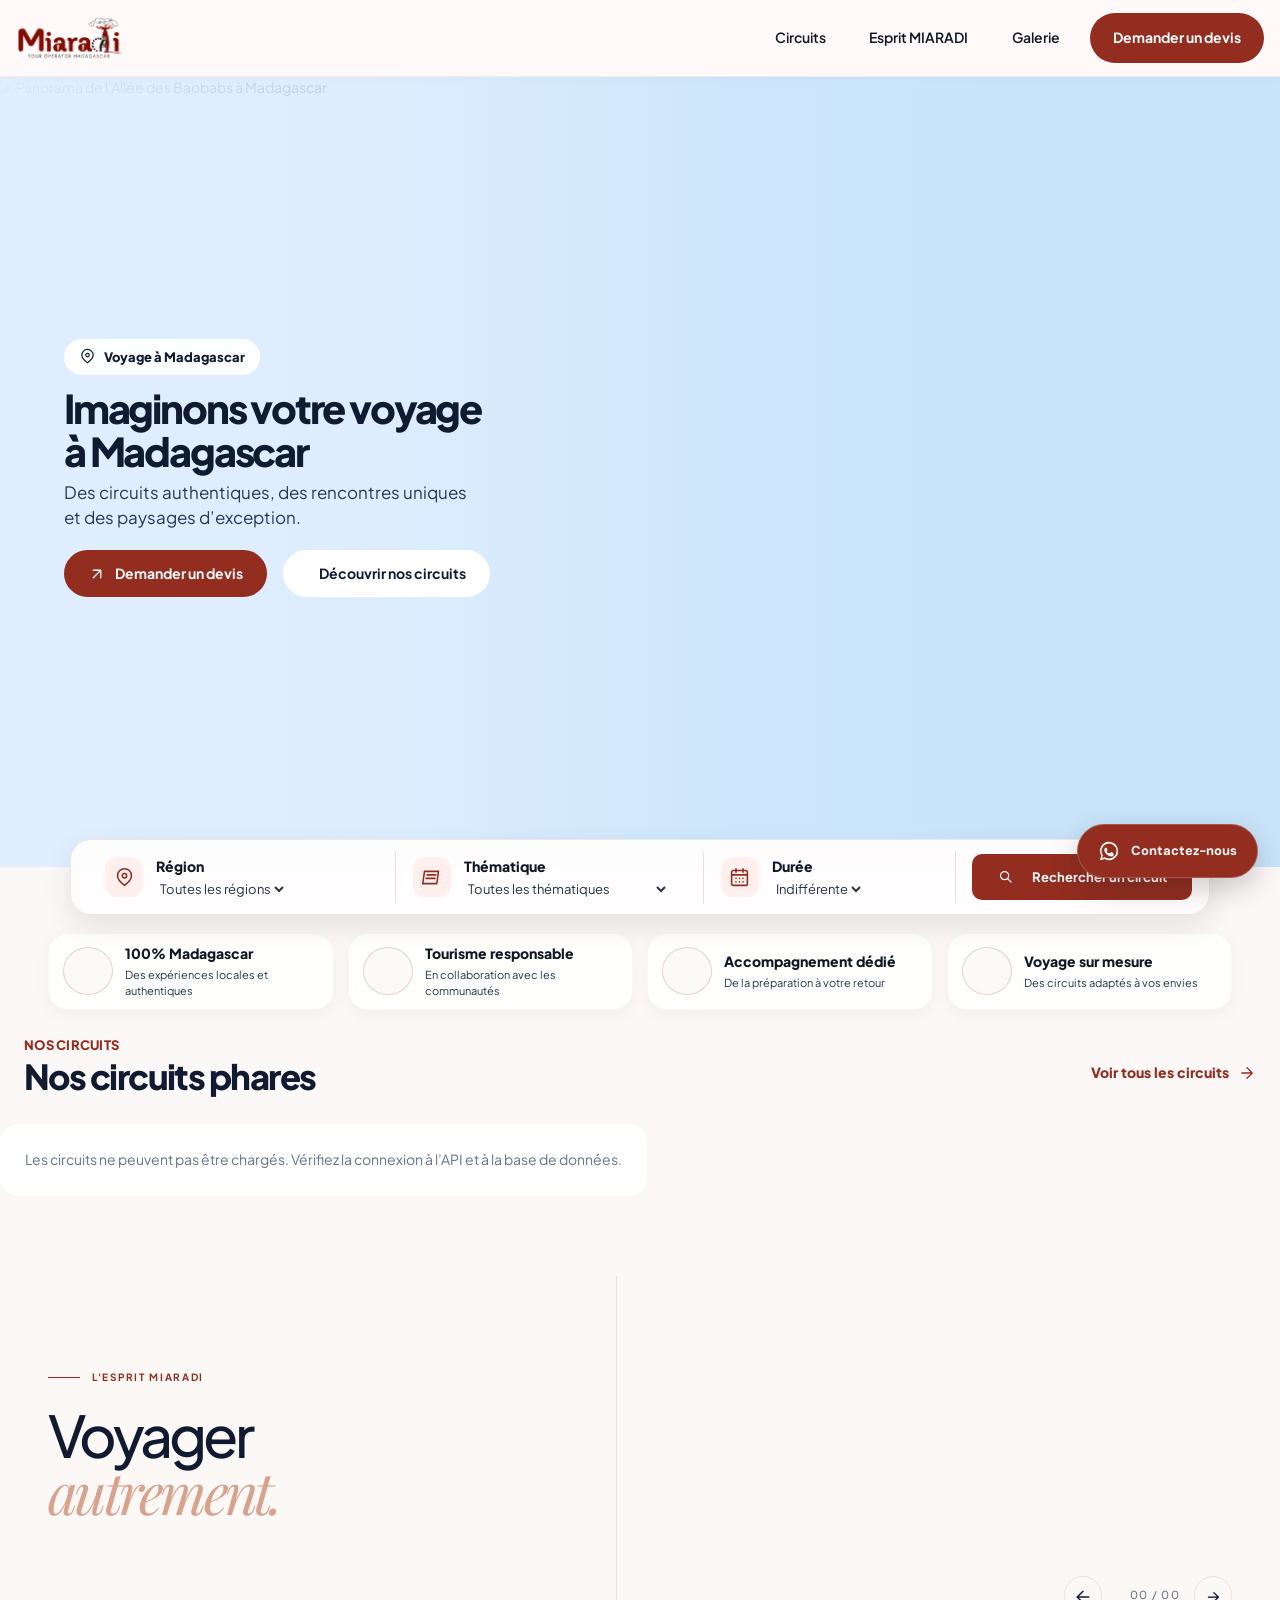
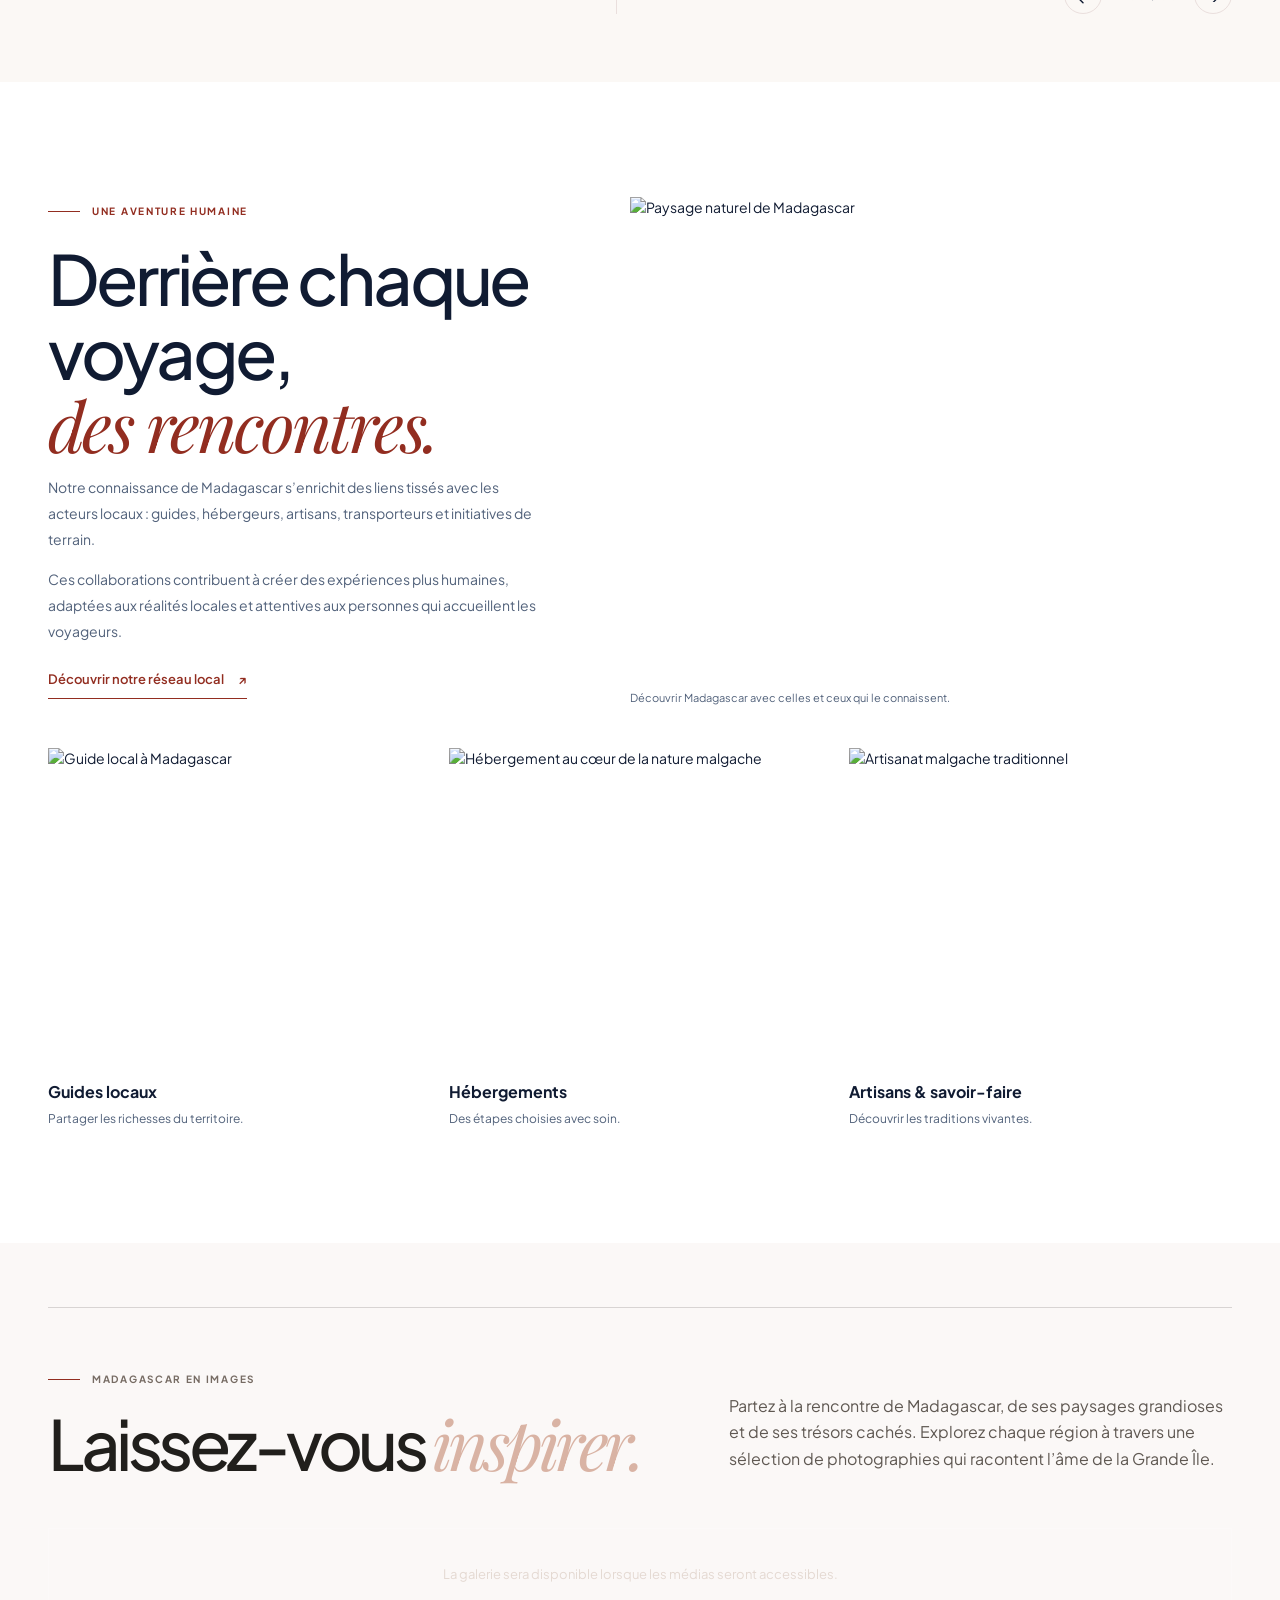
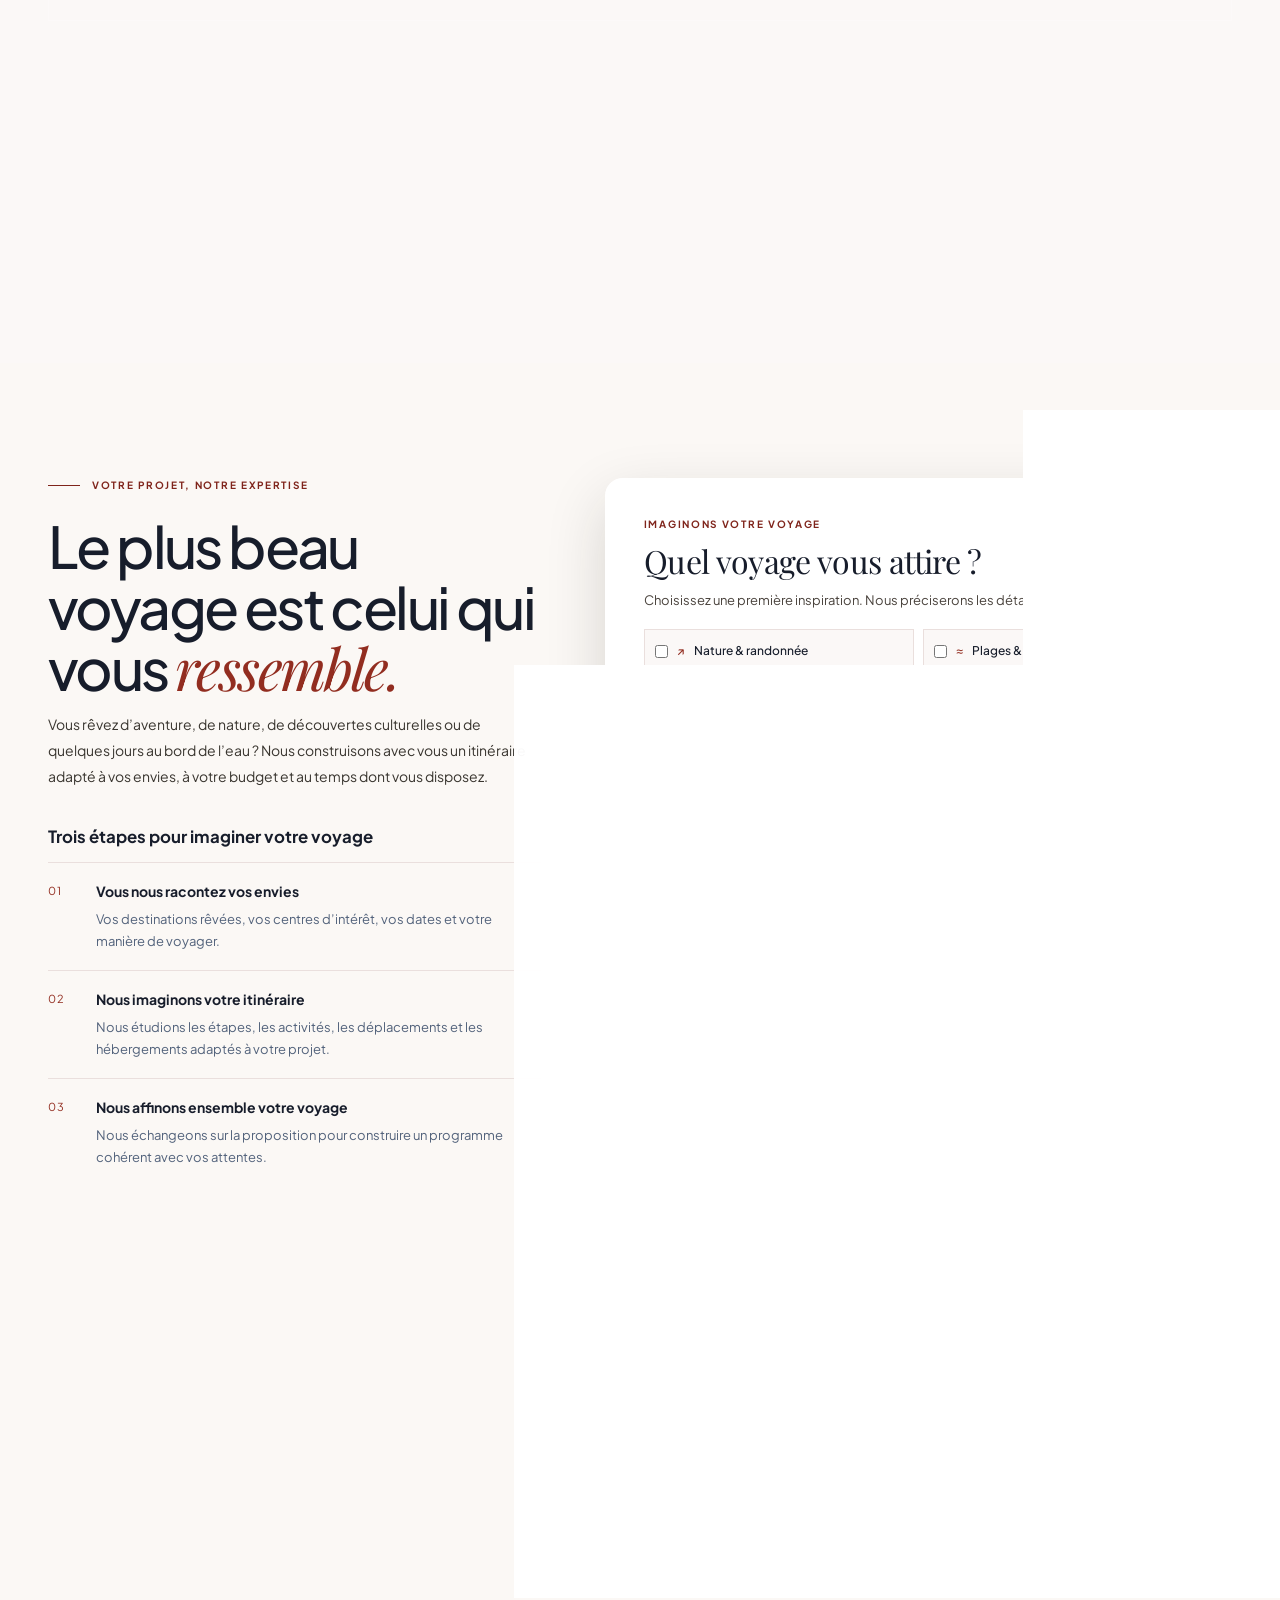
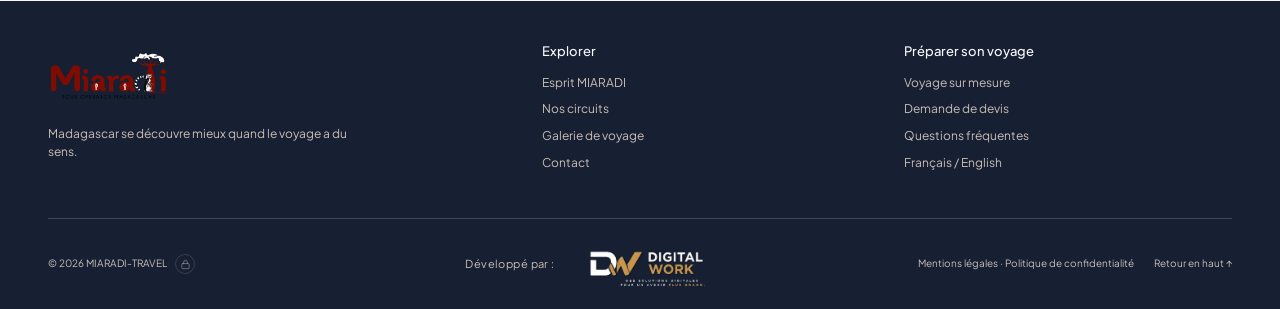
==== commit 68cfe7b5: "Link homepage Madagascar card and all-circuits CTA to catalogue" ====
--- a/index.html
+++ b/index.html
@@ -50,14 +50,14 @@
   </form>
 </section>
 <section class="trust-strip container" aria-label="Les engagements MIARADI">
-  <article class="trust-card"><span class="trust-icon" aria-hidden="true"><i data-lucide="map-pinned"></i></span><div><strong>100% Madagascar</strong><p>Des expériences locales et authentiques</p></div></article>
+  <a class="trust-card trust-card-link" href="index.html#circuits" aria-label="Voir tous les circuits MIARADI"><span class="trust-icon" aria-hidden="true"><i data-lucide="map-pinned"></i></span><div><strong>100% Madagascar</strong><p>Des expériences locales et authentiques</p></div></a>
   <article class="trust-card"><span class="trust-icon" aria-hidden="true"><i data-lucide="hand-heart"></i></span><div><strong>Tourisme responsable</strong><p>En collaboration avec les communautés</p></div></article>
   <article class="trust-card"><span class="trust-icon" aria-hidden="true"><i data-lucide="compass"></i></span><div><strong>Accompagnement dédié</strong><p>De la préparation à votre retour</p></div></article>
   <article class="trust-card"><span class="trust-icon" aria-hidden="true"><i data-lucide="route"></i></span><div><strong>Voyage sur mesure</strong><p>Des circuits adaptés à vos envies</p></div></article>
 </section>
 
 <section class="circuits section-pad" id="circuits">
-      <div class="container section-heading"><div><p class="section-kicker">NOS CIRCUITS</p><h2 data-i18n="circuitsTitle">Nos circuits phares</h2></div><a class="all-circuits-link" href="#circuits">Voir tous les circuits <svg class="icon" viewBox="0 0 24 24" aria-hidden="true"><path d="M5 12h14m-7-7 7 7-7 7"/></svg></a></div>
+      <div class="container section-heading"><div><p class="section-kicker">NOS CIRCUITS</p><h2 data-i18n="circuitsTitle">Nos circuits phares</h2></div><a class="all-circuits-link" href="index.html#circuits">Voir tous les circuits <svg class="icon" viewBox="0 0 24 24" aria-hidden="true"><path d="M5 12h14m-7-7 7 7-7 7"/></svg></a></div>
       <div class="container circuit-filters" aria-label="Filtres des circuits">
         <div class="filter-theme">
           <div class="filter-label" data-i18n="filterThemeLabel">THÉMATIQUE</div>
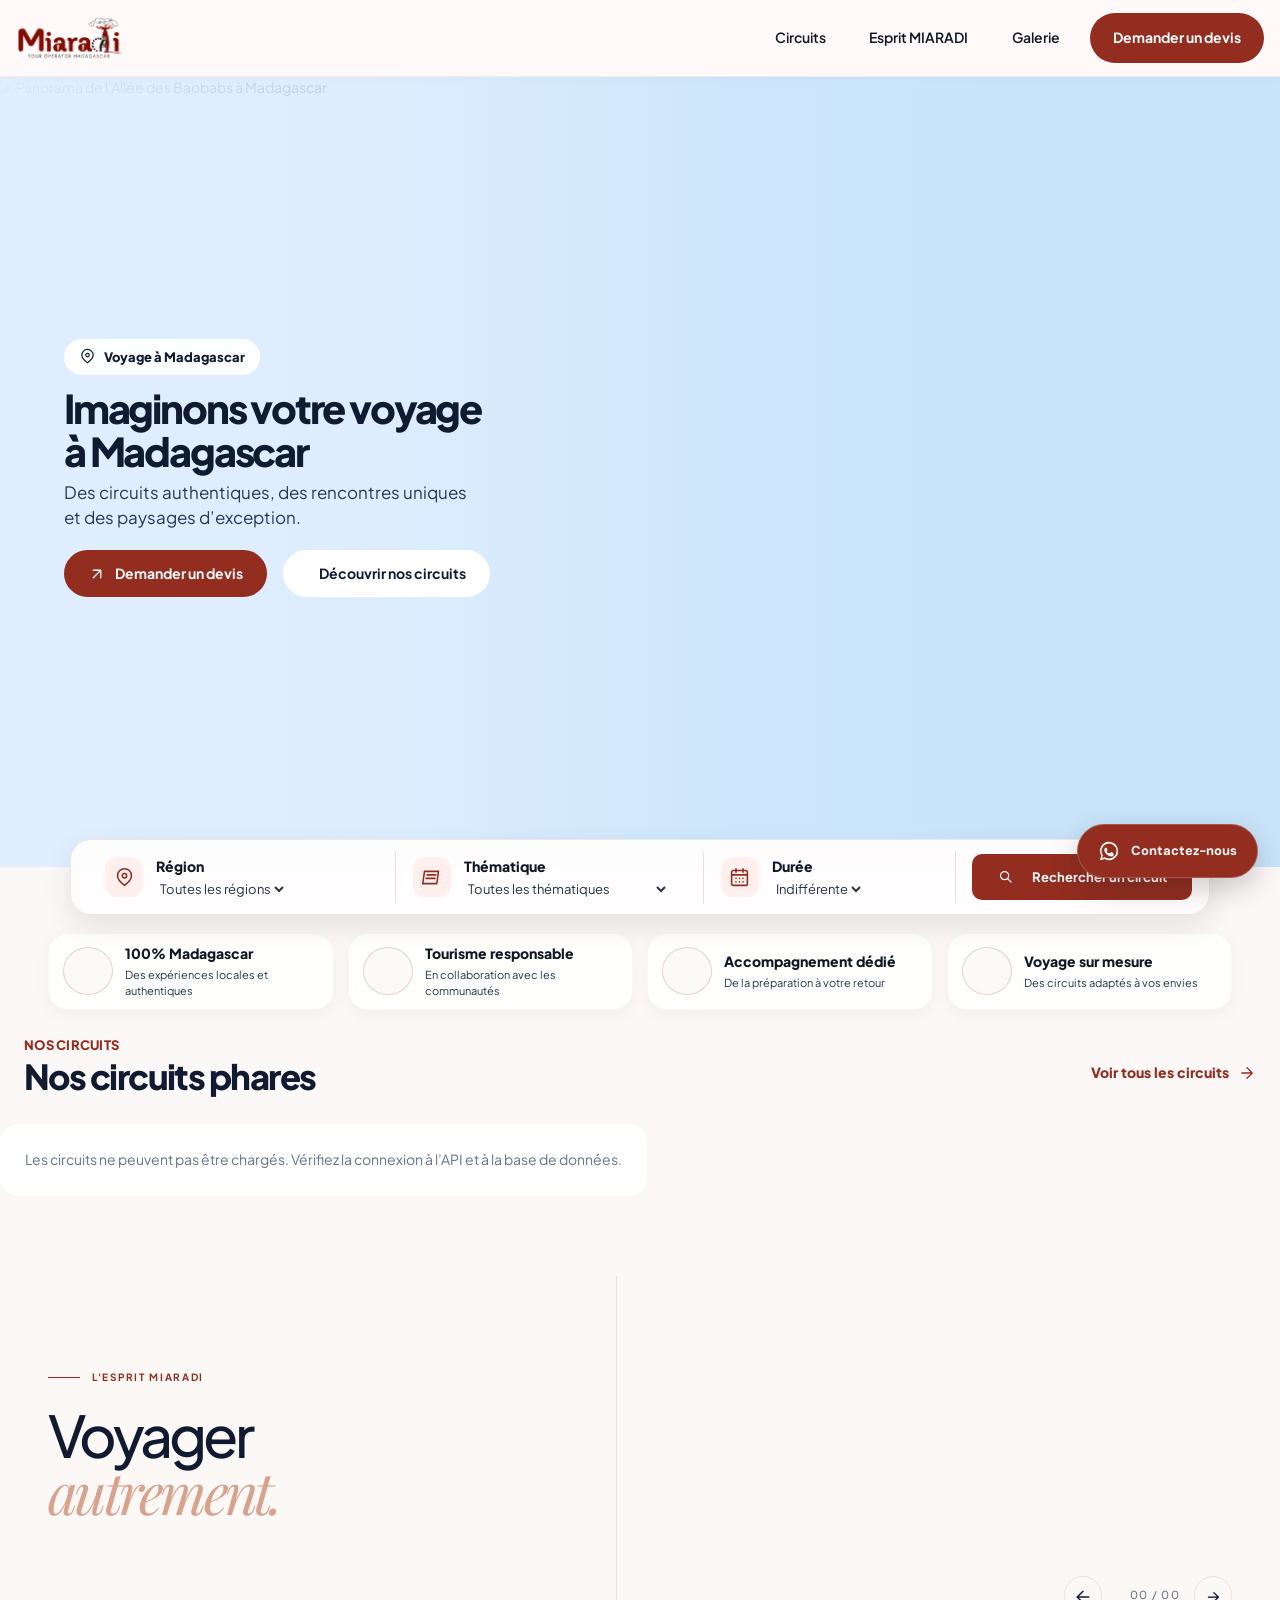
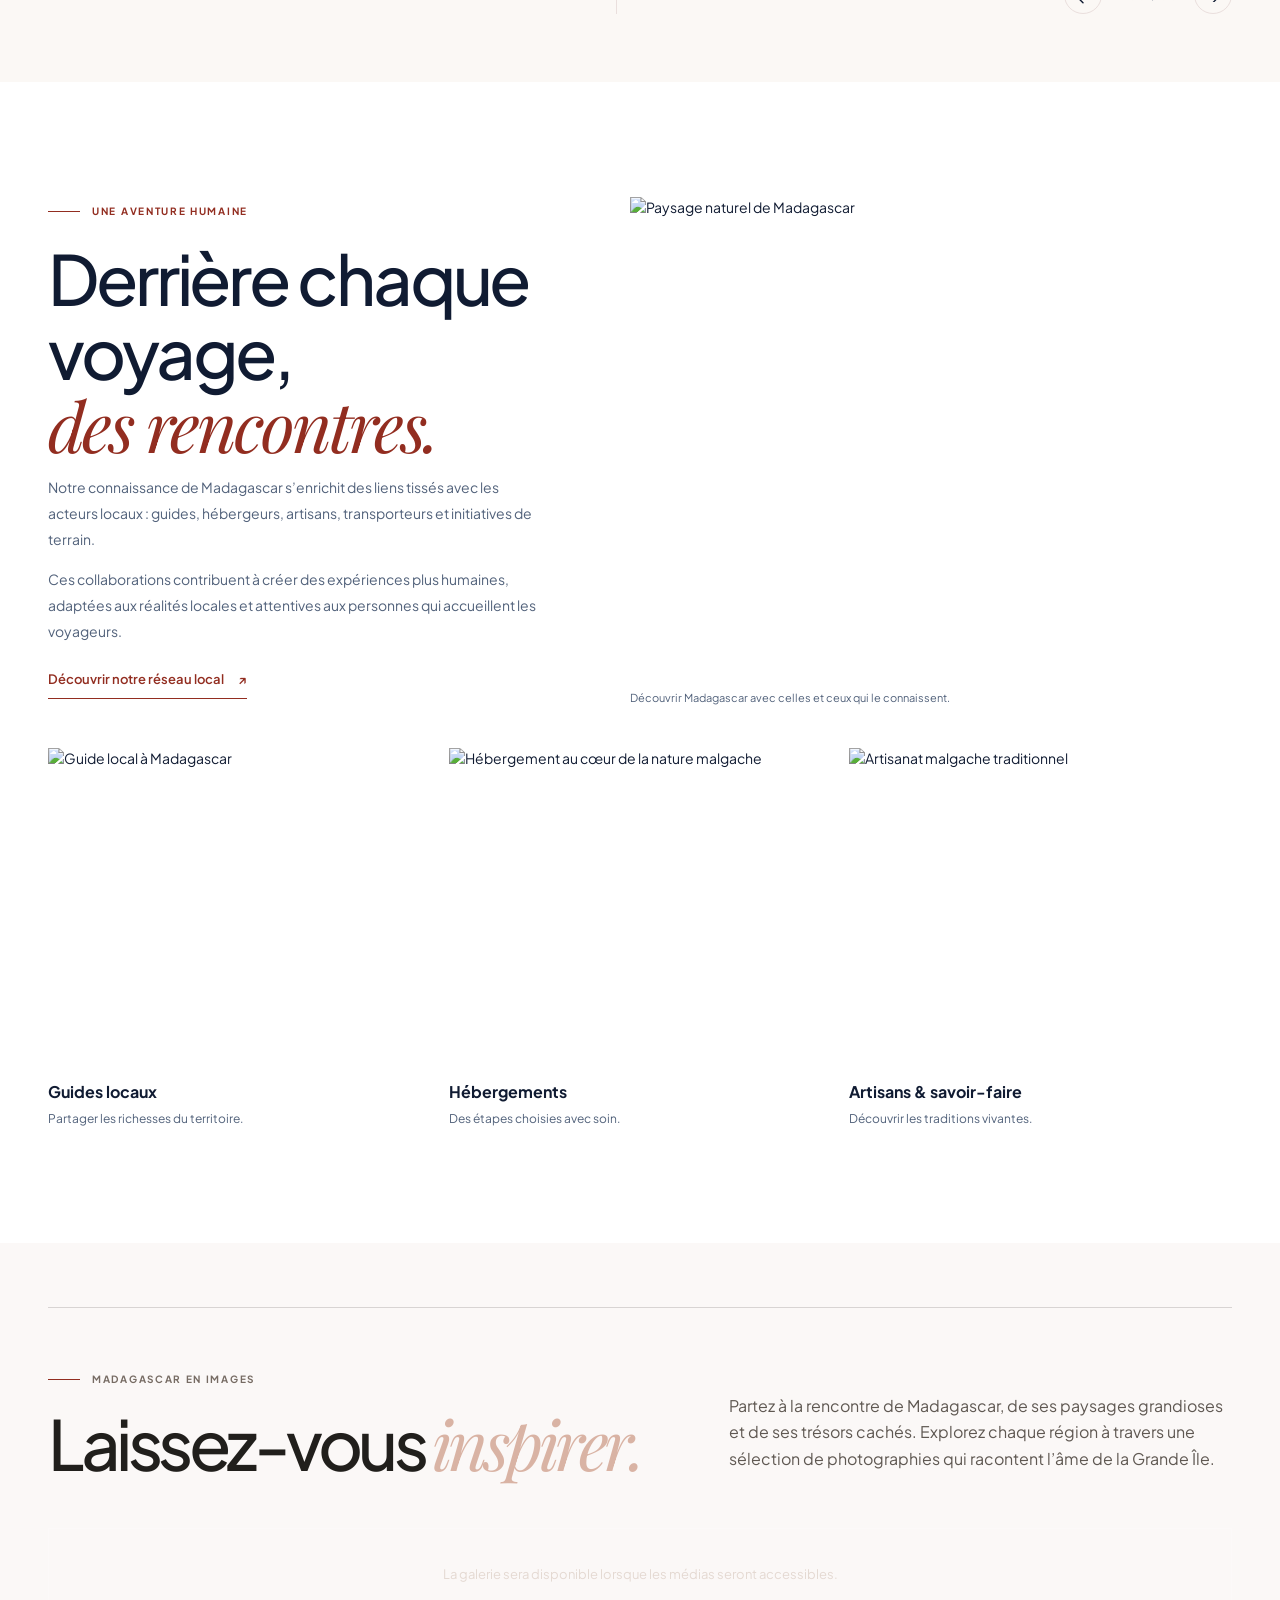
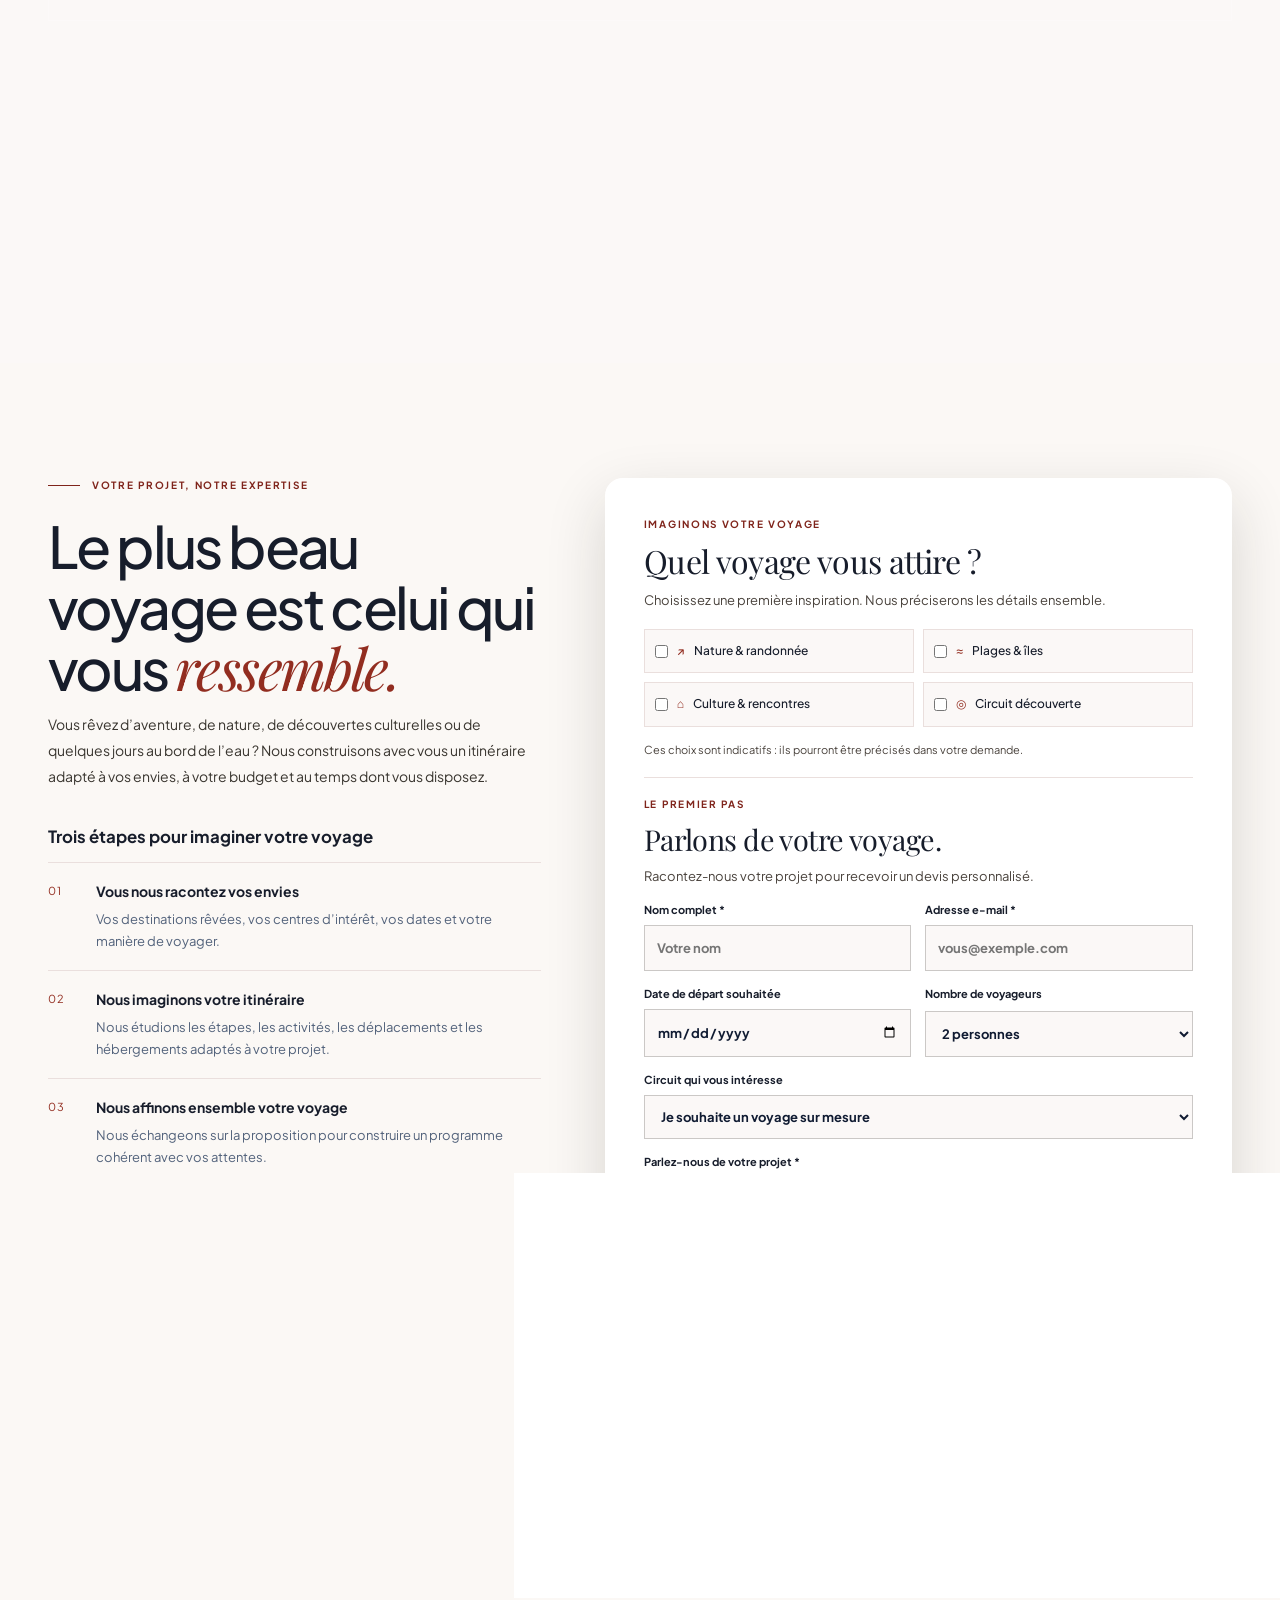
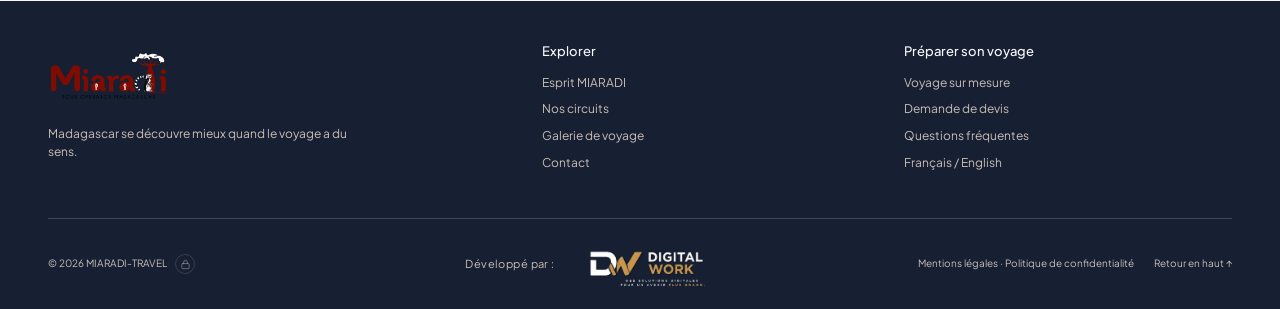
==== commit c5bd542c: "Route homepage circuit links to dedicated catalogue page" ====
--- a/index.html
+++ b/index.html
@@ -50,14 +50,14 @@
   </form>
 </section>
 <section class="trust-strip container" aria-label="Les engagements MIARADI">
-  <a class="trust-card trust-card-link" href="index.html#circuits" aria-label="Voir tous les circuits MIARADI"><span class="trust-icon" aria-hidden="true"><i data-lucide="map-pinned"></i></span><div><strong>100% Madagascar</strong><p>Des expériences locales et authentiques</p></div></a>
+  <a class="trust-card trust-card-link" href="circuits.html" aria-label="Voir tous les circuits MIARADI"><span class="trust-icon" aria-hidden="true"><i data-lucide="map-pinned"></i></span><div><strong>100% Madagascar</strong><p>Des expériences locales et authentiques</p></div></a>
   <article class="trust-card"><span class="trust-icon" aria-hidden="true"><i data-lucide="hand-heart"></i></span><div><strong>Tourisme responsable</strong><p>En collaboration avec les communautés</p></div></article>
   <article class="trust-card"><span class="trust-icon" aria-hidden="true"><i data-lucide="compass"></i></span><div><strong>Accompagnement dédié</strong><p>De la préparation à votre retour</p></div></article>
   <article class="trust-card"><span class="trust-icon" aria-hidden="true"><i data-lucide="route"></i></span><div><strong>Voyage sur mesure</strong><p>Des circuits adaptés à vos envies</p></div></article>
 </section>
 
 <section class="circuits section-pad" id="circuits">
-      <div class="container section-heading"><div><p class="section-kicker">NOS CIRCUITS</p><h2 data-i18n="circuitsTitle">Nos circuits phares</h2></div><a class="all-circuits-link" href="index.html#circuits">Voir tous les circuits <svg class="icon" viewBox="0 0 24 24" aria-hidden="true"><path d="M5 12h14m-7-7 7 7-7 7"/></svg></a></div>
+      <div class="container section-heading"><div><p class="section-kicker">NOS CIRCUITS</p><h2 data-i18n="circuitsTitle">Nos circuits phares</h2></div><a class="all-circuits-link" href="circuits.html">Voir tous les circuits <svg class="icon" viewBox="0 0 24 24" aria-hidden="true"><path d="M5 12h14m-7-7 7 7-7 7"/></svg></a></div>
       <div class="container circuit-filters" aria-label="Filtres des circuits">
         <div class="filter-theme">
           <div class="filter-label" data-i18n="filterThemeLabel">THÉMATIQUE</div>
@@ -198,7 +198,7 @@
 <footer class="site-footer">
     <div class="container footer-editorial">
       <div class="footer-brand-block"><a class="brand brand-footer" href="#top"><img class="brand-logo brand-logo-footer" src="assets/miaradi-logo.png" alt="MIARADI-TRAVEL — Tour Operator Madagascar"></a><p>Madagascar se découvre mieux quand le voyage a du sens.</p></div>
-      <div class="footer-link-group"><h2>Explorer</h2><a href="a-propos.html">Esprit MIARADI</a><a href="#circuits">Nos circuits</a><a href="galerie.html">Galerie de voyage</a><a href="#contact">Contact</a></div>
+      <div class="footer-link-group"><h2>Explorer</h2><a href="a-propos.html">Esprit MIARADI</a><a href="circuits.html">Nos circuits</a><a href="galerie.html">Galerie de voyage</a><a href="#contact">Contact</a></div>
       <div class="footer-link-group"><h2>Préparer son voyage</h2><a href="#contact">Voyage sur mesure</a><a href="#contact">Demande de devis</a><a href="a-propos.html#faq">Questions fréquentes</a><a href="a-propos.html">Français / English</a></div>
     </div>
     <div class="container footer-bottom"><span>© <span id="year"></span> MIARADI-TRAVEL<a class="copyright-admin-access" href="backend/public/admin/login.php" aria-label="Accès administrateur" title="Accès administrateur"><svg viewBox="0 0 24 24" aria-hidden="true" focusable="false"><rect x="4" y="10" width="16" height="11" rx="2"></rect><path d="M8 10V7a4 4 0 0 1 8 0v3"></path></svg></a></span><span class="footer-credit"><span class="footer-developer-label">Développé par :</span><a class="footer-developer" href="https://zagarino0.github.io/site-digital-work/" target="_blank" rel="noopener noreferrer" aria-label="Site développé par Digital Work"><img src="assets/02-logo-horizontal-fond-noir-removebg-preview (1).png" alt="Digital Work — Des solutions digitales pour un avenir plus grand"></a></span><span class="footer-legal">Mentions légales · Politique de confidentialité</span><a href="#top">Retour en haut ↑</a></div>
--- a/site.css
+++ b/site.css
@@ -7585,3 +7585,20 @@
     grid-column: auto !important;
   }
 }
+
+
+/* Toute la carte d'engagement est cliquable vers la section catalogue. */
+.trust-card-link {
+  display: flex;
+  color: inherit;
+  text-decoration: none;
+  cursor: pointer;
+}
+.trust-card-link:focus-visible,
+.all-circuits-link:focus-visible {
+  outline: 2px solid #922D20;
+  outline-offset: 4px;
+}
+.trust-card-link:hover {
+  transform: translateY(-2px);
+}
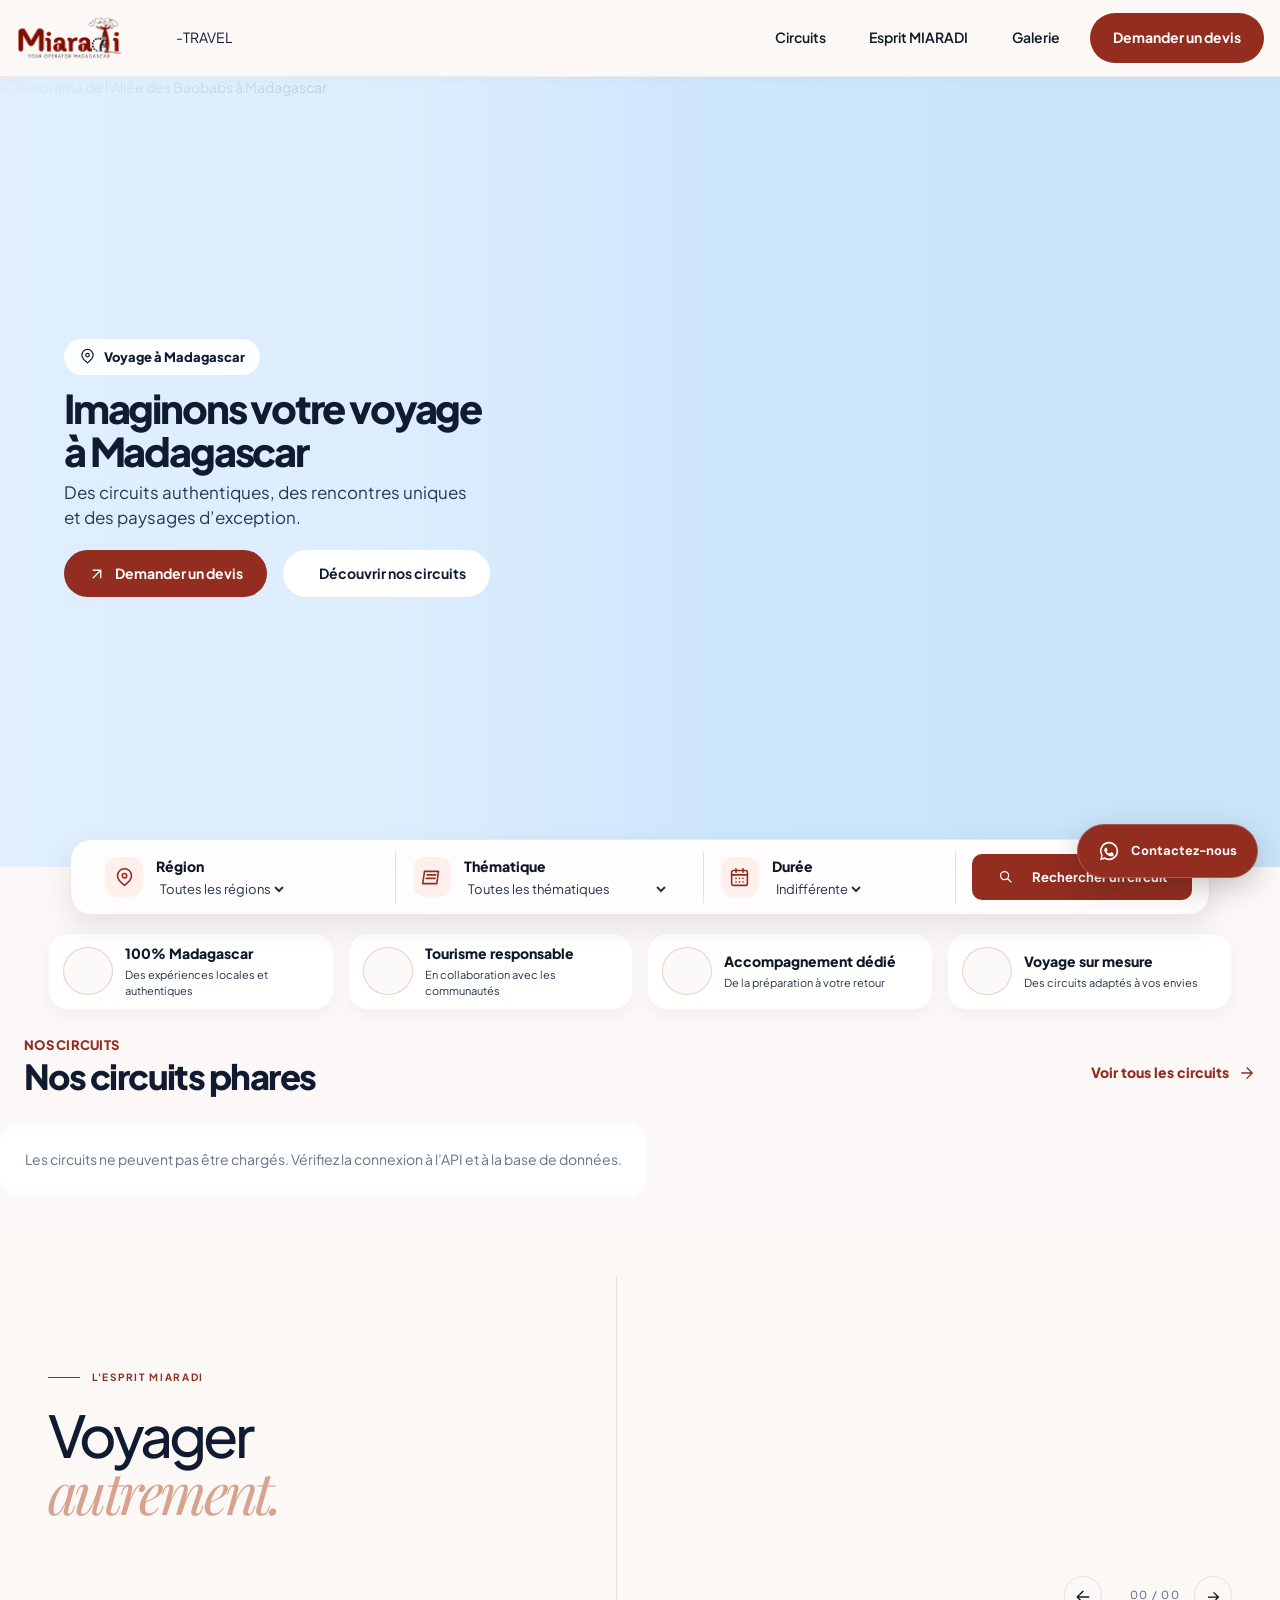
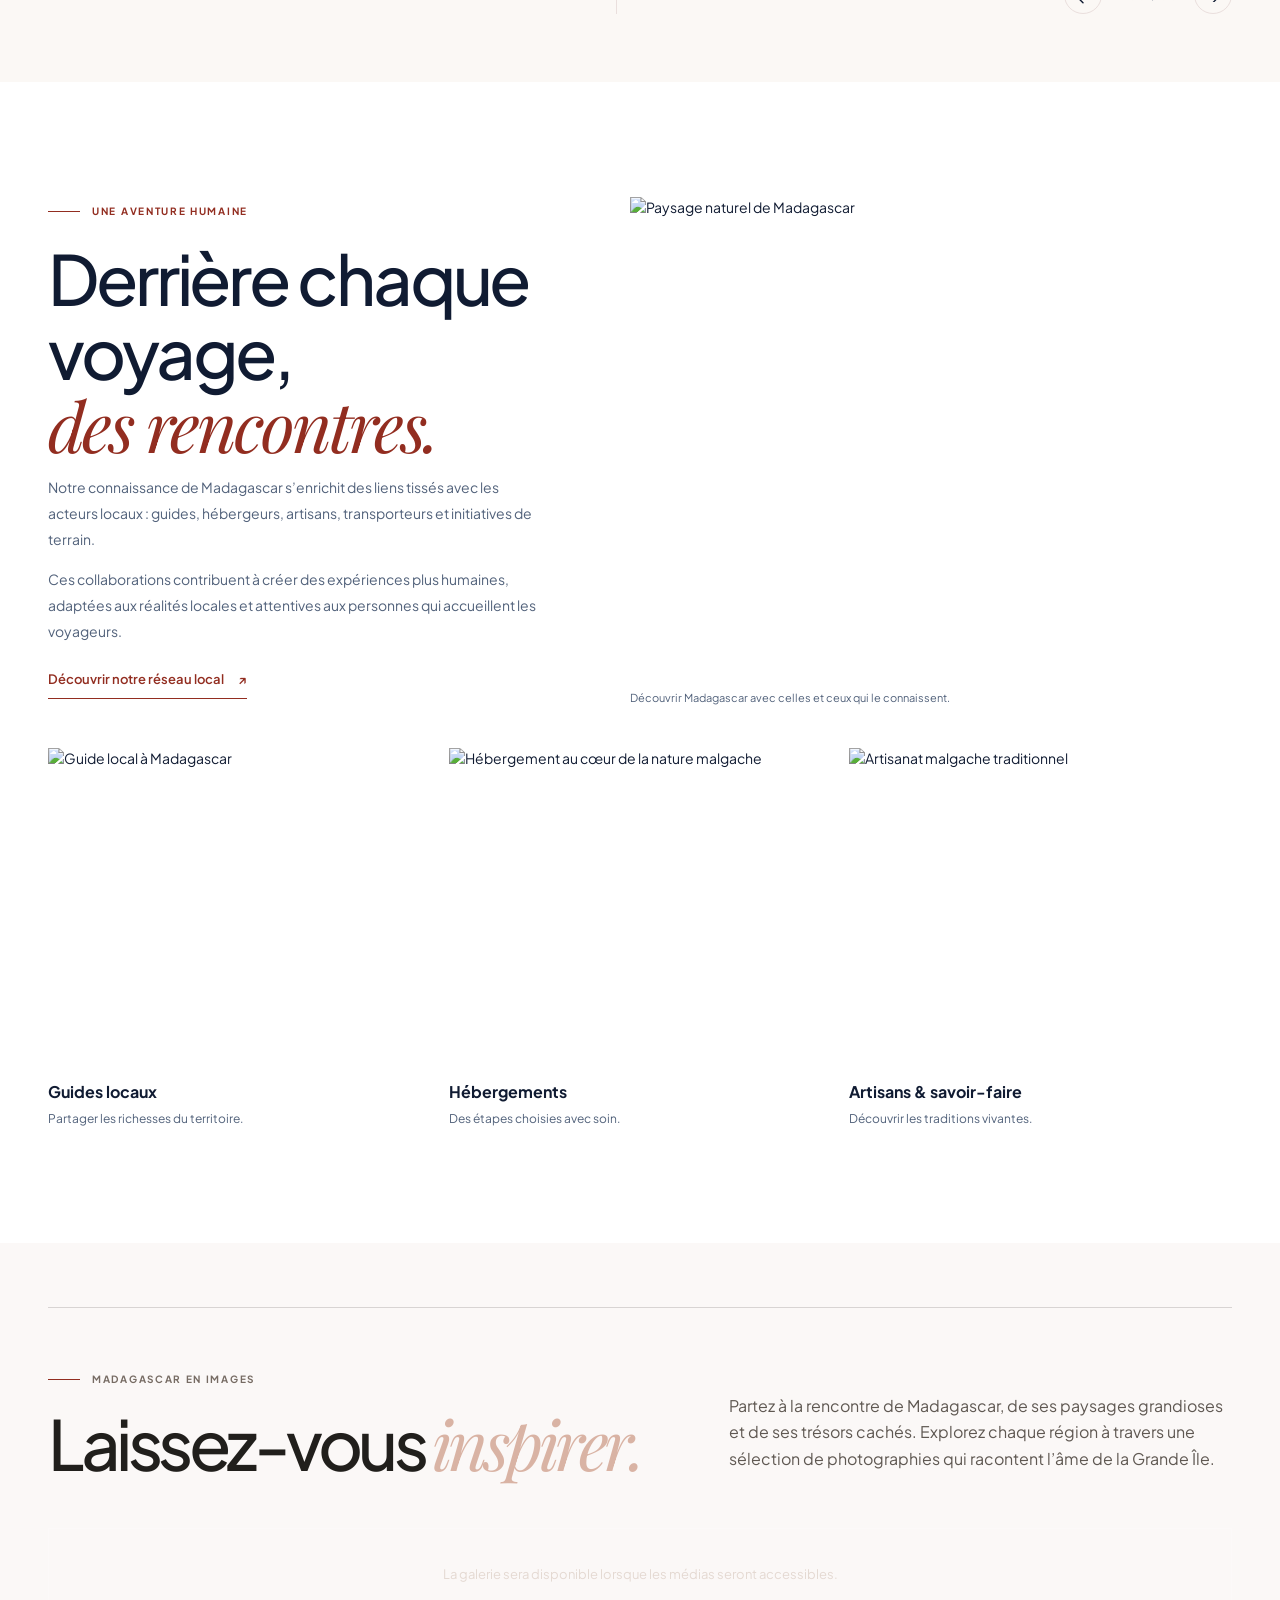
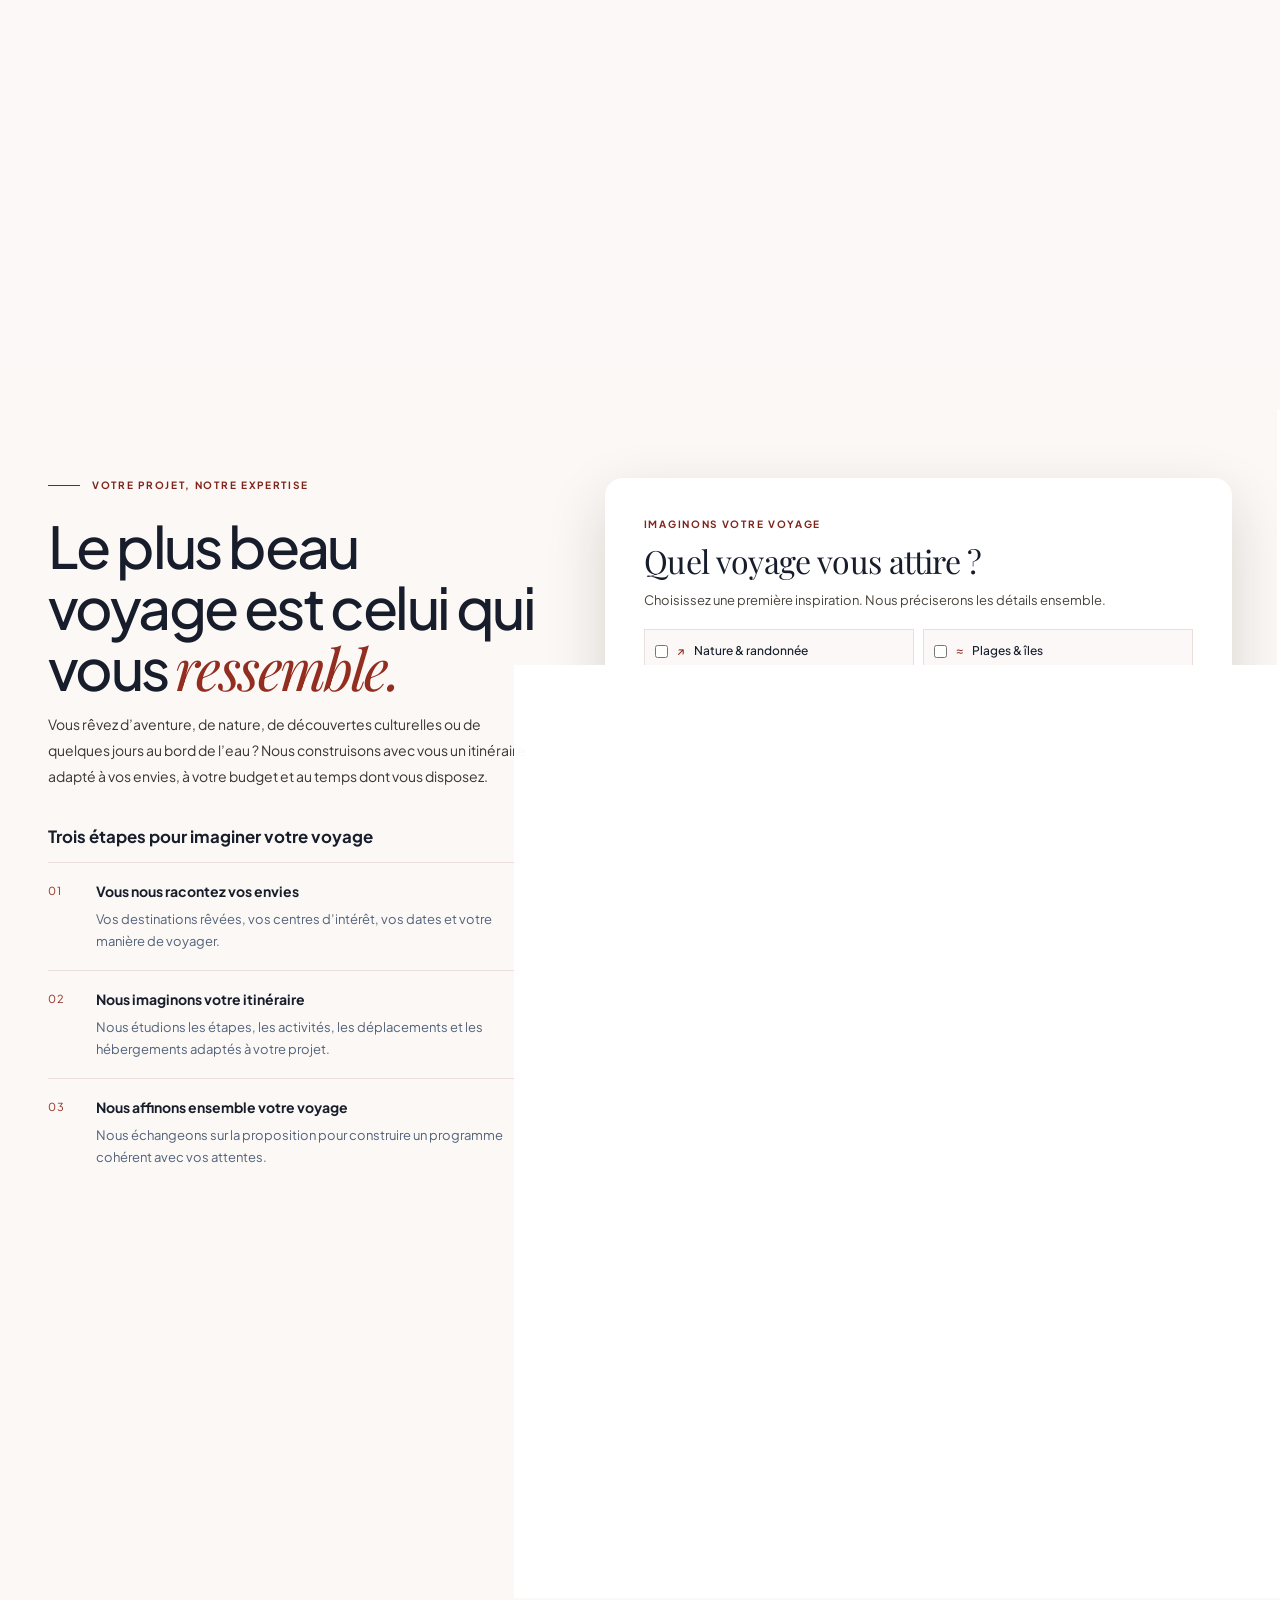
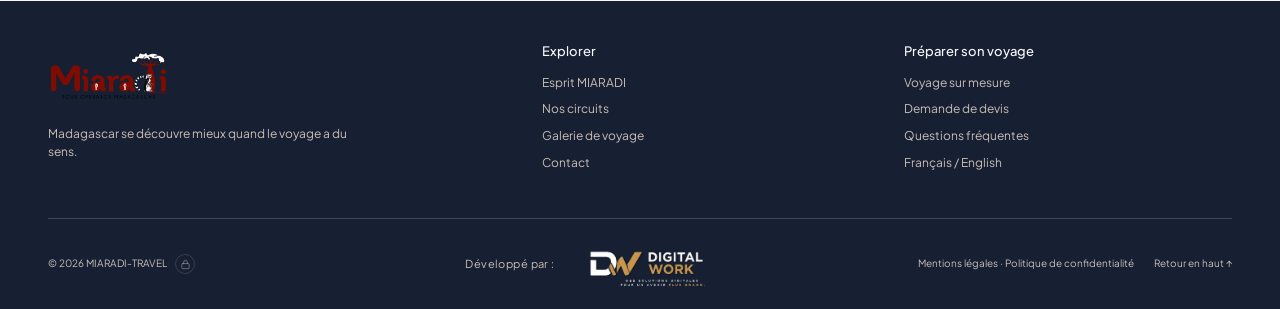
==== commit ae662702: "Add red -TRAVEL suffix beside site logo" ====
--- a/index.html
+++ b/index.html
@@ -10,7 +10,7 @@
 <link rel="icon" type="image/png" href="assets/miaradi-logo.png"></head><body>
 <a class="skip-link" href="#main">Aller au contenu</a>
 <header class="site-header" id="top"><div class="container header-inner">
-<a class="brand" href="#top" aria-label="MIARADI-TRAVEL, accueil"><img class="brand-logo" src="assets/miaradi-logo.png" alt="MIARADI — Tour Operator Madagascar"></a>
+<a class="brand" href="#top" aria-label="MIARADI-TRAVEL, accueil"><img class="brand-logo" src="assets/miaradi-logo.png" alt="MIARADI — Tour Operator Madagascar"><span class="brand-travel">-TRAVEL</span></a>
 <button class="menu-toggle" type="button" aria-expanded="false" aria-controls="primary-nav" aria-label="Ouvrir le menu"><span></span><span></span></button>
 <nav class="primary-nav" id="primary-nav" aria-label="Navigation principale"><a href="#circuits" data-i18n="navCircuits"> Circuits</a><a href="a-propos.html#about-story" data-i18n="navAbout">Esprit MIARADI</a><a href="galerie.html"> Galerie</a><button class="language-toggle" type="button" aria-label="Changer de langue">FR⌄</button><a class="nav-cta" href="#contact" data-i18n="navQuote">Demander un devis <svg class="icon" viewBox="0 0 24 24" aria-hidden="true"><path d="M7 17 17 7M7 7h10v10"/></svg></a></nav>
 </div></header><main id="main">
--- a/site.css
+++ b/site.css
@@ -1,7 +1,7 @@
 @import url('https://fonts.googleapis.com/css2?family=DM+Sans:wght@400;500;600;700&family=Playfair+Display:ital,wght@0,400;0,500;1,400;1,500&family=Plus+Jakarta+Sans:wght@400;500;600;700;800&display=swap');
 :root{--red:#922D20;--paper:#FBF8F5;--ink:#211d1a;--muted:#706761;--line:rgba(33,29,26,.16);--soft:#F0EDE7;--dark:#211e1b;--serif:"Playfair Display",Georgia,serif;--sans:"DM Sans",Arial,sans-serif;--container:1240px}
 *,*::before,*::after{box-sizing:border-box}html{scroll-behavior:smooth;scroll-padding-top:100px}body{margin:0;background:var(--paper);color:var(--ink);font:16px/1.65 var(--sans);-webkit-font-smoothing:antialiased}body.menu-open{overflow:hidden}img{display:block;max-width:100%}a{color:inherit;text-decoration:none}button,input,select,textarea{font:inherit}button,a{-webkit-tap-highlight-color:transparent}button{cursor:pointer}.container{width:min(var(--container),calc(100% - 64px));margin-inline:auto}.skip-link{position:absolute;z-index:1000;left:16px;top:-70px;background:white;padding:10px 14px}.skip-link:focus{top:12px}
-.site-header{position:sticky;top:0;z-index:100;background:rgba(251,248,245,.96);backdrop-filter:blur(14px);border-bottom:1px solid var(--line)}.header-inner{min-height:88px;display:flex;align-items:center;justify-content:space-between;gap:30px}.brand{display:inline-flex;align-items:center;flex-shrink:0}.brand-logo{width:min(250px,25vw);height:auto;max-height:68px;object-fit:contain;object-position:left center}.primary-nav{display:flex;align-items:center;gap:clamp(16px,2.7vw,34px);font-size:13px;font-weight:600}.primary-nav>a:not(.nav-cta):hover{color:var(--red)}.language-toggle{border:0;padding:8px 0;color:var(--ink);background:transparent;font-size:12px;font-weight:700}.nav-cta,.button{display:inline-flex;align-items:center;justify-content:space-between;gap:22px;min-height:50px;padding:13px 18px;border:1px solid transparent;font-size:12px;font-weight:700;transition:background .2s,color .2s,transform .2s}.nav-cta,.button-primary{background:var(--red);color:white}.nav-cta:hover,.button-primary:hover{background:#742319;transform:translateY(-1px)}.button-light{background:var(--paper);color:var(--red)}.button-dark{background:var(--ink);color:white}.button-dark:hover{background:var(--red)}.menu-toggle{display:none;border:0;background:transparent;padding:10px}.menu-toggle span{display:block;width:25px;height:2px;margin:5px;background:var(--ink)}
+.site-header{position:sticky;top:0;z-index:100;background:#FBF8F5;backdrop-filter:none;border-bottom:1px solid var(--line)}.header-inner{min-height:88px;display:flex;align-items:center;justify-content:space-between;gap:30px}.brand{display:inline-flex;align-items:center;flex-shrink:0}.brand-logo{width:min(250px,25vw);height:auto;max-height:68px;object-fit:contain;object-position:left center}.primary-nav{display:flex;align-items:center;gap:clamp(16px,2.7vw,34px);font-size:13px;font-weight:600}.primary-nav>a:not(.nav-cta):hover{color:var(--red)}.language-toggle{border:0;padding:8px 0;color:var(--ink);background:transparent;font-size:12px;font-weight:700}.nav-cta,.button{display:inline-flex;align-items:center;justify-content:space-between;gap:22px;min-height:50px;padding:13px 18px;border:1px solid transparent;font-size:12px;font-weight:700;transition:background .2s,color .2s,transform .2s}.nav-cta,.button-primary{background:var(--red);color:white}.nav-cta:hover,.button-primary:hover{background:#742319;transform:translateY(-1px)}.button-light{background:var(--paper);color:var(--red)}.button-dark{background:var(--ink);color:white}.button-dark:hover{background:var(--red)}.menu-toggle{display:none;border:0;background:transparent;padding:10px}.menu-toggle span{display:block;width:25px;height:2px;margin:5px;background:var(--ink)}
 .hero{position:relative;isolation:isolate;display:flex;align-items:center;min-height:min(800px,calc(100svh - 88px));overflow:hidden;background:#38302a;color:white}.hero-image,.hero-shade{position:absolute;z-index:-1;inset:0;width:100%;height:100%}.hero-image{object-fit:cover;object-position:center 54%;animation:hero-appear .9s ease both}.hero-shade{background:linear-gradient(90deg,rgba(22,18,16,.66),rgba(22,18,16,.35) 54%,rgba(22,18,16,.06)),linear-gradient(0deg,rgba(22,18,16,.35),transparent 40%)}.hero-content{padding-block:clamp(90px,14vh,150px) 130px;animation:rise-in .8s .1s both}.eyebrow{display:flex;align-items:center;gap:12px;margin:0 0 22px;color:var(--red);font-size:10px;font-weight:700;letter-spacing:.17em;line-height:1.5}.eyebrow-light{color:rgba(255,255,255,.88)}.eyebrow-line{display:inline-block;width:32px;height:1px;background:currentColor}h1,h2,h3,p{overflow-wrap:break-word}.hero h1,h2{margin:0;font-weight:500;letter-spacing:-.045em;line-height:1.06}.hero h1{max-width:900px;font-size:clamp(3.2rem,7.6vw,7rem);text-wrap:balance}.hero h1 em,h2 em{font-family:var(--serif);font-weight:400}.hero-copy{max-width:560px;margin:26px 0 30px;color:rgba(255,255,255,.9);font-size:clamp(1rem,1.5vw,1.2rem);line-height:1.8}.hero-actions{display:flex;align-items:center;flex-wrap:wrap;gap:16px}.hero-bottom{position:absolute;left:50%;bottom:24px;transform:translateX(-50%);display:flex;justify-content:space-between;gap:20px;color:rgba(255,255,255,.82);font-size:10px;letter-spacing:.13em}
 .section-pad{padding-block:clamp(70px,9vw,124px)}.intro{background:var(--paper)}.about-opening{display:grid;grid-template-columns:minmax(0,.9fr) minmax(0,1.1fr);gap:clamp(34px,7vw,100px);align-items:start}.about-heading h2,.section-heading h2,.personalization-intro h2,.partners-copy h2,.contact h2{font-size:clamp(2.6rem,5.4vw,5.1rem)}.about-heading h2 em,.personalization-intro h2 em,.partners-copy h2 em,.contact h2 em{color:var(--red)}.about-lead p{margin:0 0 20px;color:var(--muted);line-height:1.9}.about-lead .about-strong{font-size:clamp(1.15rem,1.8vw,1.45rem);color:var(--ink);line-height:1.65}.underlined-link{display:inline-flex;align-items:center;gap:14px;padding:10px 0;border-bottom:1px solid var(--red);color:var(--red);font-size:12px;font-weight:700}
 .circuits{background:var(--dark);color:var(--paper)}.section-heading{display:grid;grid-template-columns:minmax(0,1fr) minmax(280px,.75fr);gap:30px 70px;align-items:end;margin-bottom:48px}.section-heading .eyebrow{color:#e0b3a8}.section-heading h2{font-size:clamp(2.8rem,5.7vw,5.4rem)}.section-heading h2 em{color:#e7c9bc}.section-heading-copy{max-width:520px;margin:0;color:#cfc5bf;line-height:1.85}.circuit-filters{display:flex;align-items:end;justify-content:space-between;gap:22px;margin-bottom:32px}.filter-theme{display:grid;gap:10px}.filter-label{display:block;color:#d6b6aa;font-size:10px;font-weight:700;letter-spacing:.13em}.filter-buttons{display:flex;flex-wrap:wrap;gap:8px}.filter-button{border:1px solid rgba(255,255,255,.3);padding:9px 13px;background:transparent;color:#f8eee8;font-size:11px}.filter-button.is-active,.filter-button:hover{background:var(--paper);color:var(--ink)}.filter-select-wrap{display:grid;gap:8px;min-width:150px}.circuit-filter-select{min-height:40px;padding:8px 12px;border:1px solid rgba(255,255,255,.3);background:var(--dark);color:white}.circuit-grid{display:grid;grid-template-columns:repeat(3,minmax(0,1fr));gap:48px 24px}.circuit-card{min-width:0}.circuit-card[hidden]{display:none!important}.circuit-image-link{position:relative;display:block;overflow:hidden;aspect-ratio:4/4.8;background:#45403b}.circuit-image-link img{width:100%;height:100%;object-fit:cover;transition:transform .65s}.circuit-card:hover .circuit-image-link img{transform:scale(1.04)}.image-index{position:absolute;left:15px;bottom:15px;color:white;font-size:10px;letter-spacing:.12em}.image-arrow{position:absolute;right:14px;top:14px;display:grid;place-items:center;width:34px;height:34px;border:1px solid rgba(255,255,255,.6);border-radius:50%;color:white}.circuit-meta,.circuit-price{display:flex;align-items:center;justify-content:space-between;gap:12px;color:#c9bdb5;font-size:10px;letter-spacing:.08em}.circuit-meta{margin-top:17px}.circuit-price{margin-top:13px;padding-top:12px;border-top:1px solid rgba(255,255,255,.17)}.circuit-price strong{color:var(--paper);font-size:12px;letter-spacing:0}.circuit-card h3{margin:15px 0 7px;font-family:var(--serif);font-size:clamp(1.45rem,2.1vw,2rem);font-weight:400;line-height:1.2}.circuit-card>p{margin:0 0 15px;color:#cfc5bf;font-size:13px;line-height:1.75}.circuit-card .underlined-link{color:#f0d0c5;border-color:#bd7567}.gallery-trigger{display:inline-flex;gap:10px;align-items:center;margin:0 16px 0 0;border:0;border-bottom:1px solid rgba(255,255,255,.35);padding:10px 0;background:transparent;color:#fff;font-size:11px}.circuit-link{color:#f0d0c5}
@@ -7602,3 +7602,24 @@
 .trust-card-link:hover {
   transform: translateY(-2px);
 }
+
+
+/* FIX FINAL — en-tête opaque pendant le défilement du catalogue */
+.site-header,
+header.site-header#top {
+  position: sticky !important;
+  top: 0 !important;
+  z-index: 1000 !important;
+  background-color: #FBF8F5 !important;
+  background-image: none !important;
+  opacity: 1 !important;
+  -webkit-backdrop-filter: none !important;
+  backdrop-filter: none !important;
+  isolation: isolate !important;
+}
+.site-header::before,
+.site-header::after {
+  background: transparent !important;
+  opacity: 0 !important;
+  pointer-events: none !important;
+}
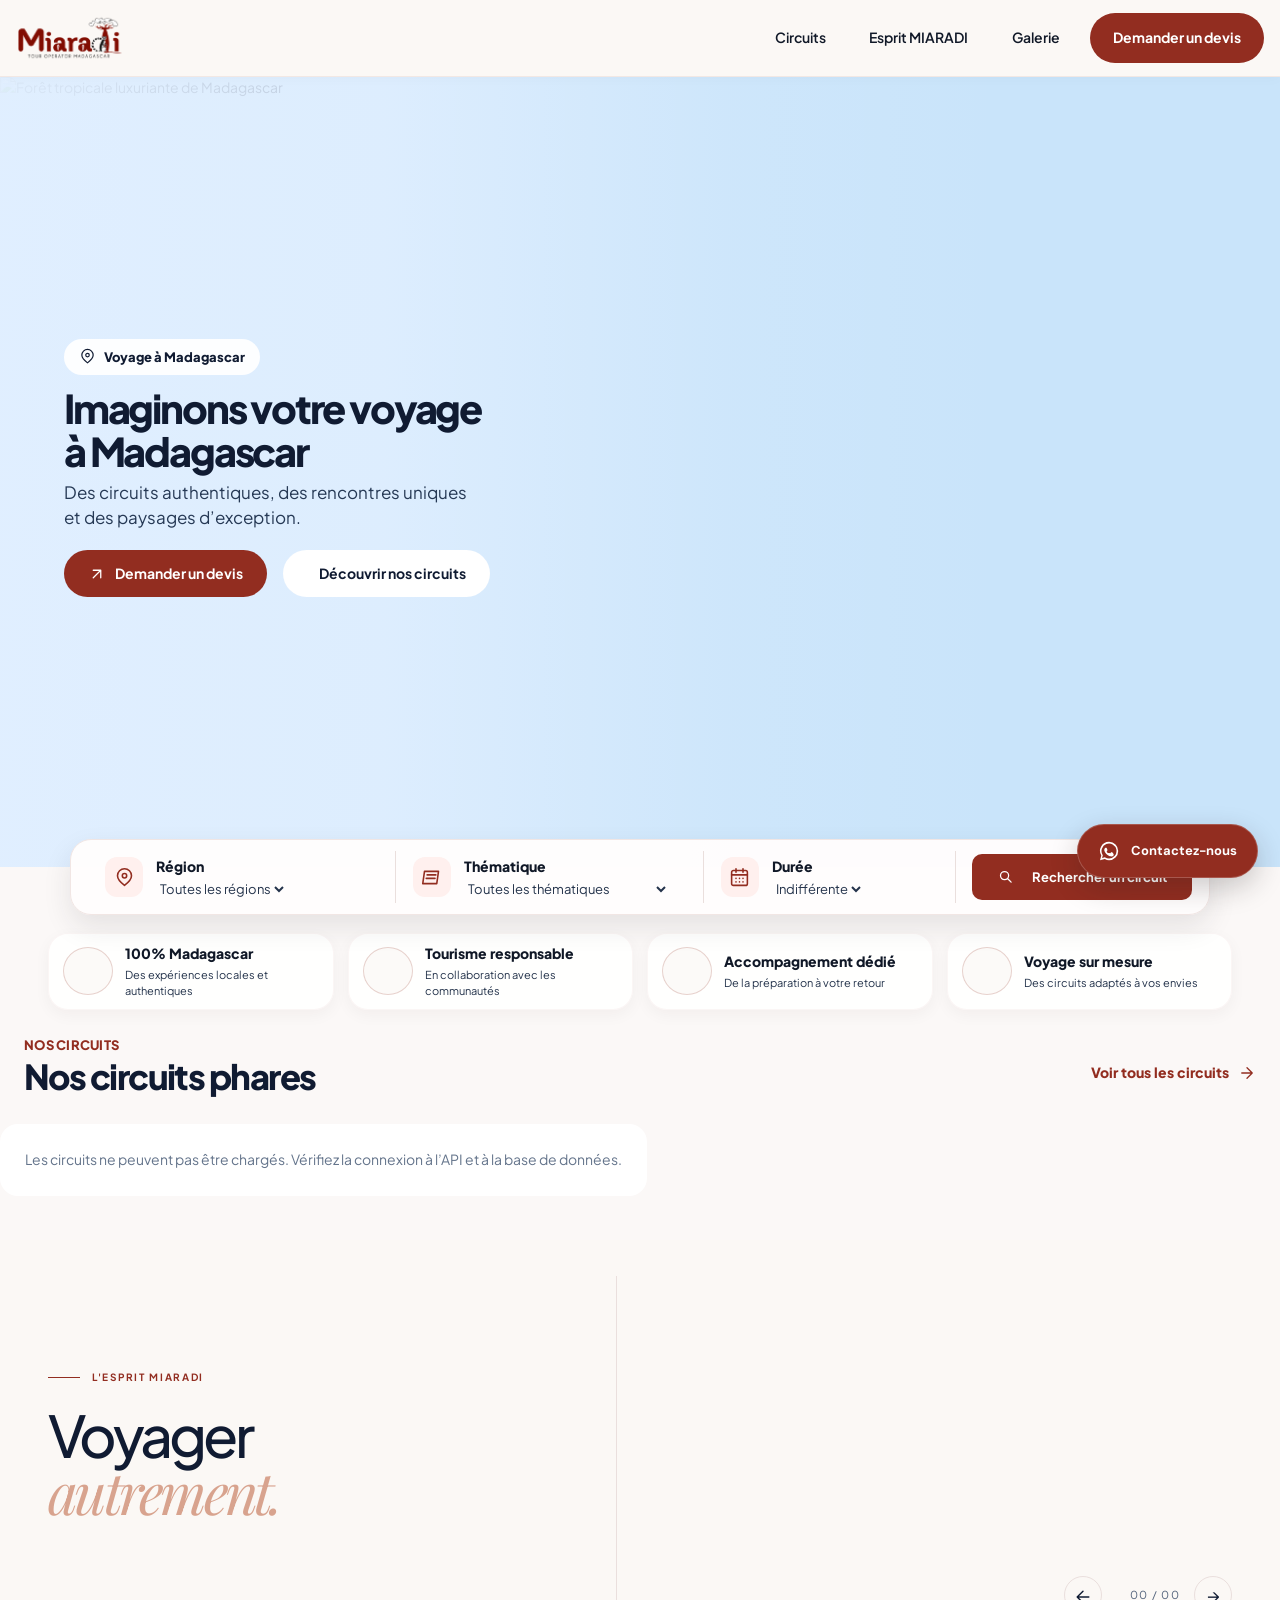
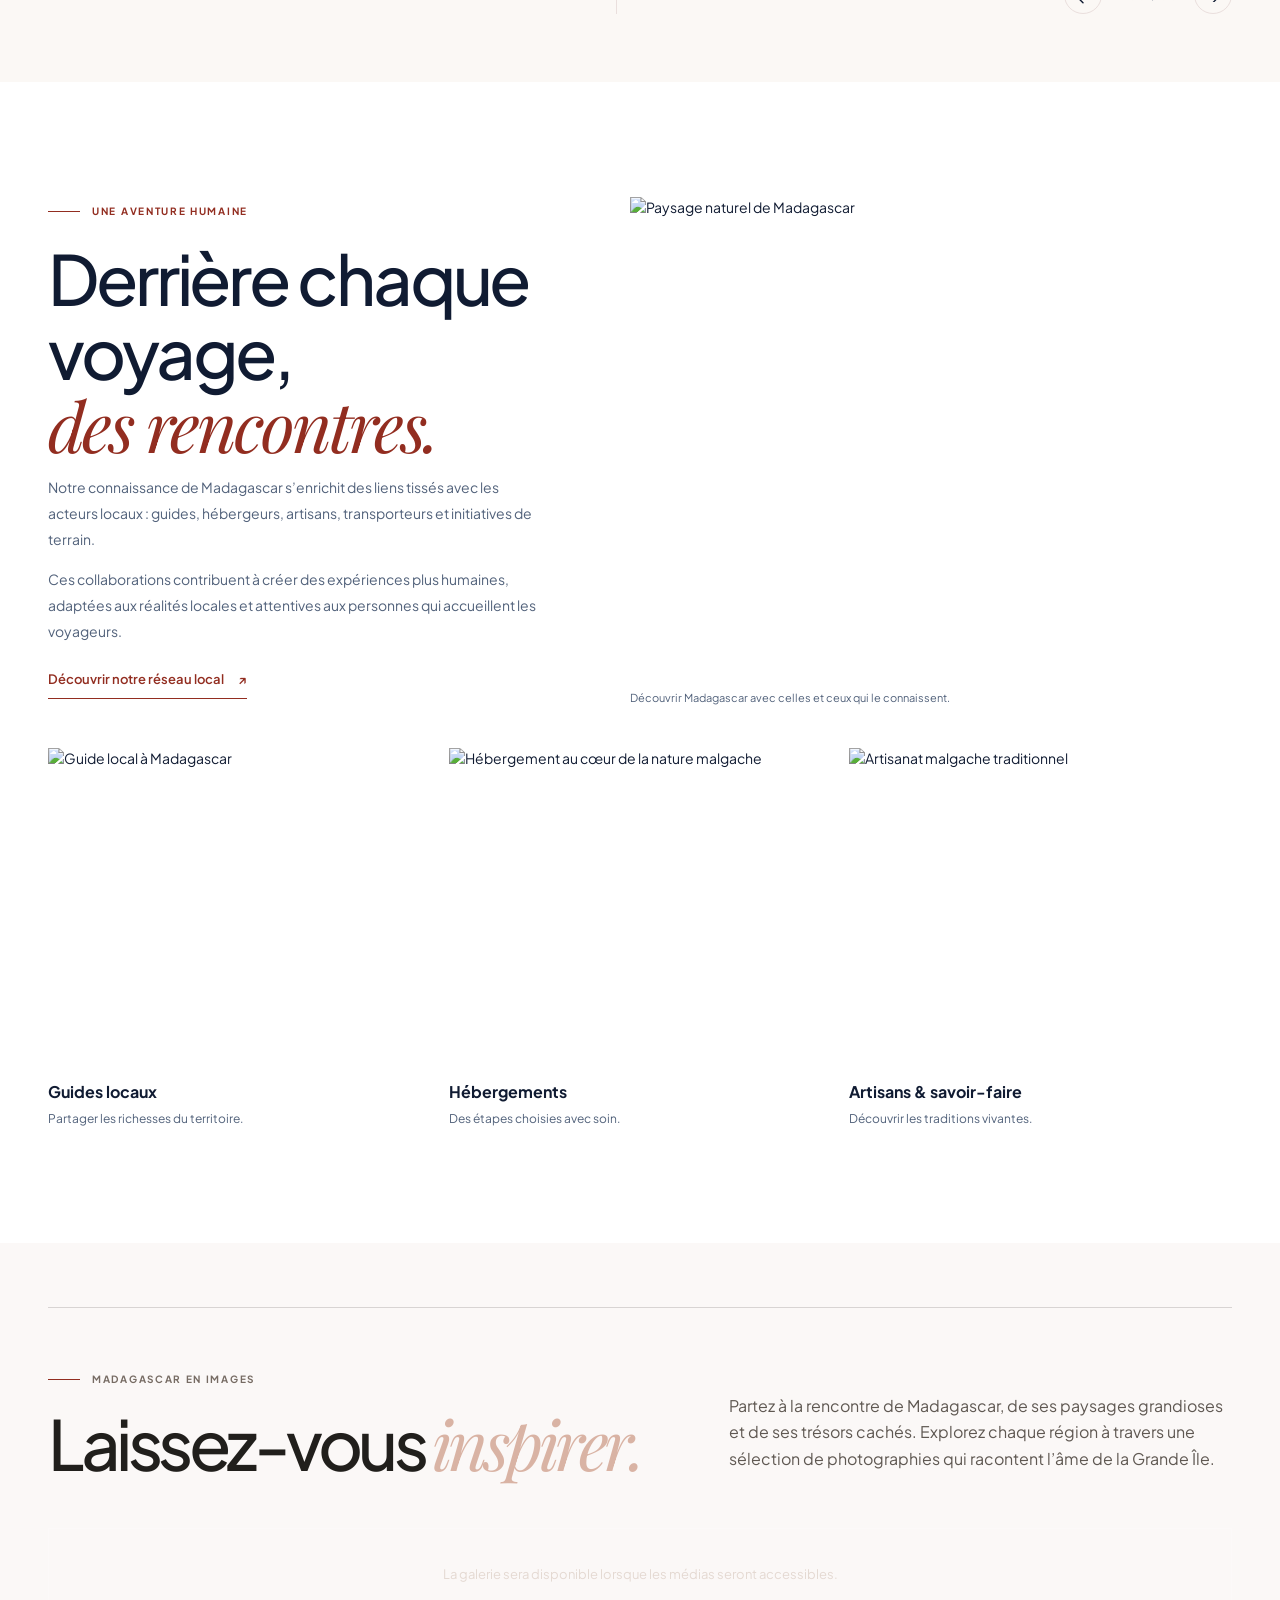
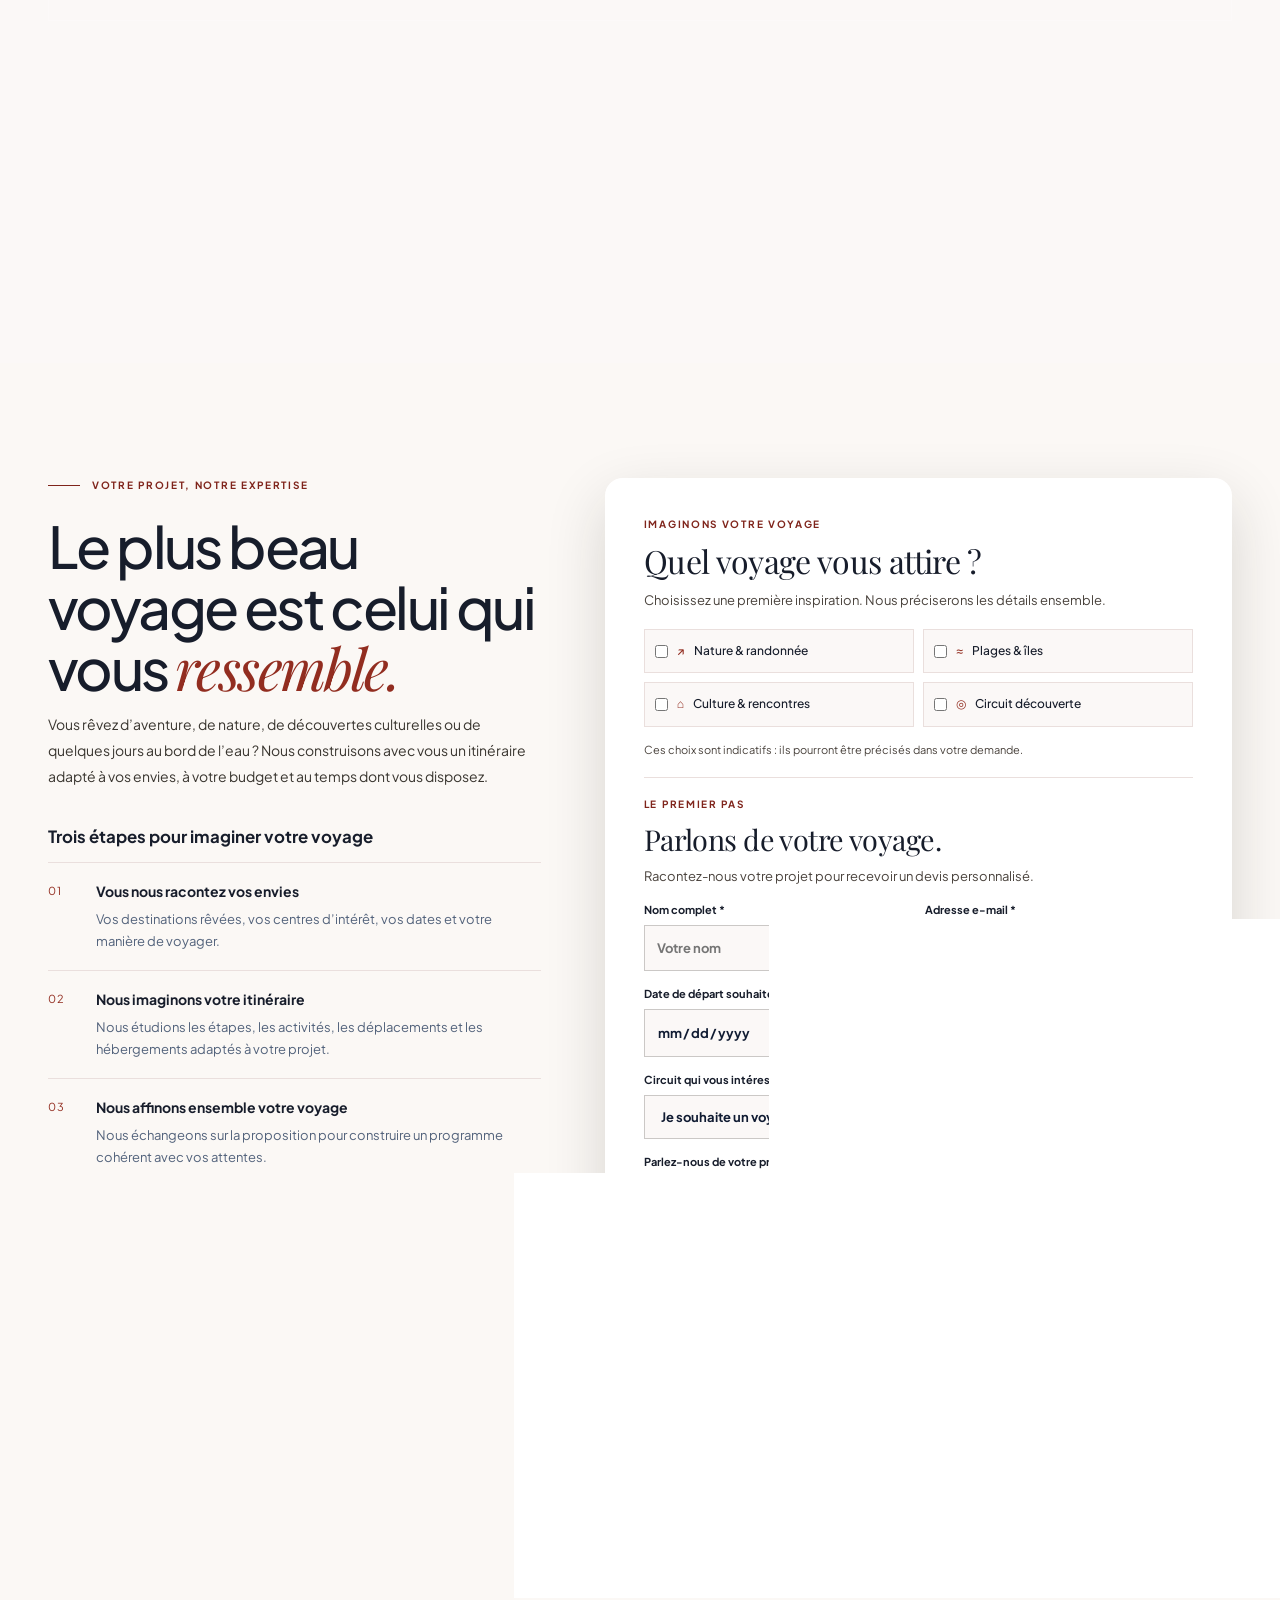
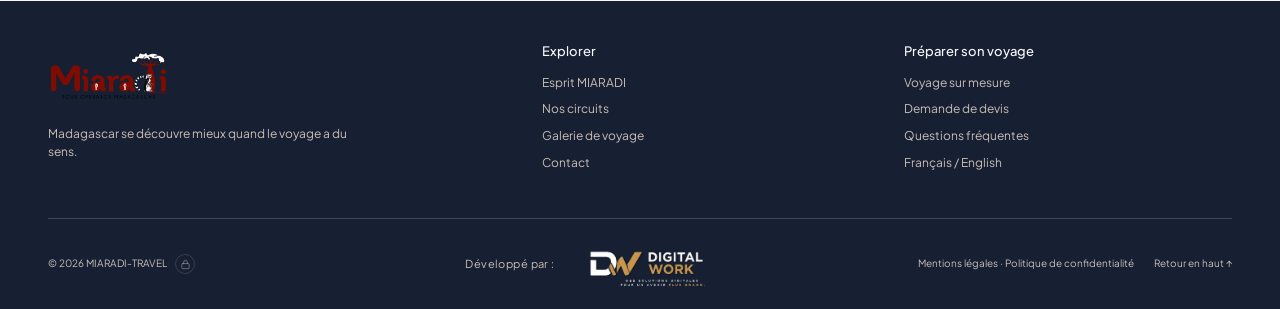
==== commit 0f2276d5: "Link homepage engagement cards to dedicated pages" ====
--- a/index.html
+++ b/index.html
@@ -51,9 +51,9 @@
 </section>
 <section class="trust-strip container" aria-label="Les engagements MIARADI">
   <a class="trust-card trust-card-link" href="circuits.html" aria-label="Voir tous les circuits MIARADI"><span class="trust-icon" aria-hidden="true"><i data-lucide="map-pinned"></i></span><div><strong>100% Madagascar</strong><p>Des expériences locales et authentiques</p></div></a>
-  <article class="trust-card"><span class="trust-icon" aria-hidden="true"><i data-lucide="hand-heart"></i></span><div><strong>Tourisme responsable</strong><p>En collaboration avec les communautés</p></div></article>
-  <article class="trust-card"><span class="trust-icon" aria-hidden="true"><i data-lucide="compass"></i></span><div><strong>Accompagnement dédié</strong><p>De la préparation à votre retour</p></div></article>
-  <article class="trust-card"><span class="trust-icon" aria-hidden="true"><i data-lucide="route"></i></span><div><strong>Voyage sur mesure</strong><p>Des circuits adaptés à vos envies</p></div></article>
+  <a class="trust-card trust-card-link" href="tourisme-responsable.html"><span class="trust-icon" aria-hidden="true"><i data-lucide="hand-heart"></i></span><div><strong data-engagement-key="trust2Title">Tourisme responsable</strong><p data-engagement-key="trust2Text">En collaboration avec les communautés</p></div></a>
+  <a class="trust-card trust-card-link" href="accompagnement-dedie.html"><span class="trust-icon" aria-hidden="true"><i data-lucide="compass"></i></span><div><strong data-engagement-key="trust3Title">Accompagnement dédié</strong><p data-engagement-key="trust3Text">De la préparation à votre retour</p></div></a>
+  <a class="trust-card trust-card-link" href="voyage-sur-mesure.html"><span class="trust-icon" aria-hidden="true"><i data-lucide="route"></i></span><div><strong data-engagement-key="trust4Title">Voyage sur mesure</strong><p data-engagement-key="trust4Text">Des circuits adaptés à vos envies</p></div></a>
 </section>
 
 <section class="circuits section-pad" id="circuits">
--- a/site.css
+++ b/site.css
@@ -1,7 +1,7 @@
 @import url('https://fonts.googleapis.com/css2?family=DM+Sans:wght@400;500;600;700&family=Playfair+Display:ital,wght@0,400;0,500;1,400;1,500&family=Plus+Jakarta+Sans:wght@400;500;600;700;800&display=swap');
 :root{--red:#922D20;--paper:#FBF8F5;--ink:#211d1a;--muted:#706761;--line:rgba(33,29,26,.16);--soft:#F0EDE7;--dark:#211e1b;--serif:"Playfair Display",Georgia,serif;--sans:"DM Sans",Arial,sans-serif;--container:1240px}
 *,*::before,*::after{box-sizing:border-box}html{scroll-behavior:smooth;scroll-padding-top:100px}body{margin:0;background:var(--paper);color:var(--ink);font:16px/1.65 var(--sans);-webkit-font-smoothing:antialiased}body.menu-open{overflow:hidden}img{display:block;max-width:100%}a{color:inherit;text-decoration:none}button,input,select,textarea{font:inherit}button,a{-webkit-tap-highlight-color:transparent}button{cursor:pointer}.container{width:min(var(--container),calc(100% - 64px));margin-inline:auto}.skip-link{position:absolute;z-index:1000;left:16px;top:-70px;background:white;padding:10px 14px}.skip-link:focus{top:12px}
-.site-header{position:sticky;top:0;z-index:100;background:#FBF8F5;backdrop-filter:none;border-bottom:1px solid var(--line)}.header-inner{min-height:88px;display:flex;align-items:center;justify-content:space-between;gap:30px}.brand{display:inline-flex;align-items:center;flex-shrink:0}.brand-logo{width:min(250px,25vw);height:auto;max-height:68px;object-fit:contain;object-position:left center}.primary-nav{display:flex;align-items:center;gap:clamp(16px,2.7vw,34px);font-size:13px;font-weight:600}.primary-nav>a:not(.nav-cta):hover{color:var(--red)}.language-toggle{border:0;padding:8px 0;color:var(--ink);background:transparent;font-size:12px;font-weight:700}.nav-cta,.button{display:inline-flex;align-items:center;justify-content:space-between;gap:22px;min-height:50px;padding:13px 18px;border:1px solid transparent;font-size:12px;font-weight:700;transition:background .2s,color .2s,transform .2s}.nav-cta,.button-primary{background:var(--red);color:white}.nav-cta:hover,.button-primary:hover{background:#742319;transform:translateY(-1px)}.button-light{background:var(--paper);color:var(--red)}.button-dark{background:var(--ink);color:white}.button-dark:hover{background:var(--red)}.menu-toggle{display:none;border:0;background:transparent;padding:10px}.menu-toggle span{display:block;width:25px;height:2px;margin:5px;background:var(--ink)}
+.site-header{position:sticky;top:0;z-index:100;background:#FBF8F5;backdrop-filter:none;border-bottom:1px solid var(--line)}.header-inner{min-height:88px;display:flex;align-items:center;justify-content:space-between;gap:30px}.brand{display:inline-flex;align-items:center;flex-shrink:0}.brand-travel{display:inline-block;margin-left:3px;color:var(--red);font-size:clamp(11px,1.05vw,15px);font-weight:800;letter-spacing:.035em;line-height:1;white-space:nowrap;align-self:center}.gallery-page-brand .brand-travel{font-size:14px;margin-left:2px}.brand-logo{width:min(250px,25vw);height:auto;max-height:68px;object-fit:contain;object-position:left center}.primary-nav{display:flex;align-items:center;gap:clamp(16px,2.7vw,34px);font-size:13px;font-weight:600}.primary-nav>a:not(.nav-cta):hover{color:var(--red)}.language-toggle{border:0;padding:8px 0;color:var(--ink);background:transparent;font-size:12px;font-weight:700}.nav-cta,.button{display:inline-flex;align-items:center;justify-content:space-between;gap:22px;min-height:50px;padding:13px 18px;border:1px solid transparent;font-size:12px;font-weight:700;transition:background .2s,color .2s,transform .2s}.nav-cta,.button-primary{background:var(--red);color:white}.nav-cta:hover,.button-primary:hover{background:#742319;transform:translateY(-1px)}.button-light{background:var(--paper);color:var(--red)}.button-dark{background:var(--ink);color:white}.button-dark:hover{background:var(--red)}.menu-toggle{display:none;border:0;background:transparent;padding:10px}.menu-toggle span{display:block;width:25px;height:2px;margin:5px;background:var(--ink)}
 .hero{position:relative;isolation:isolate;display:flex;align-items:center;min-height:min(800px,calc(100svh - 88px));overflow:hidden;background:#38302a;color:white}.hero-image,.hero-shade{position:absolute;z-index:-1;inset:0;width:100%;height:100%}.hero-image{object-fit:cover;object-position:center 54%;animation:hero-appear .9s ease both}.hero-shade{background:linear-gradient(90deg,rgba(22,18,16,.66),rgba(22,18,16,.35) 54%,rgba(22,18,16,.06)),linear-gradient(0deg,rgba(22,18,16,.35),transparent 40%)}.hero-content{padding-block:clamp(90px,14vh,150px) 130px;animation:rise-in .8s .1s both}.eyebrow{display:flex;align-items:center;gap:12px;margin:0 0 22px;color:var(--red);font-size:10px;font-weight:700;letter-spacing:.17em;line-height:1.5}.eyebrow-light{color:rgba(255,255,255,.88)}.eyebrow-line{display:inline-block;width:32px;height:1px;background:currentColor}h1,h2,h3,p{overflow-wrap:break-word}.hero h1,h2{margin:0;font-weight:500;letter-spacing:-.045em;line-height:1.06}.hero h1{max-width:900px;font-size:clamp(3.2rem,7.6vw,7rem);text-wrap:balance}.hero h1 em,h2 em{font-family:var(--serif);font-weight:400}.hero-copy{max-width:560px;margin:26px 0 30px;color:rgba(255,255,255,.9);font-size:clamp(1rem,1.5vw,1.2rem);line-height:1.8}.hero-actions{display:flex;align-items:center;flex-wrap:wrap;gap:16px}.hero-bottom{position:absolute;left:50%;bottom:24px;transform:translateX(-50%);display:flex;justify-content:space-between;gap:20px;color:rgba(255,255,255,.82);font-size:10px;letter-spacing:.13em}
 .section-pad{padding-block:clamp(70px,9vw,124px)}.intro{background:var(--paper)}.about-opening{display:grid;grid-template-columns:minmax(0,.9fr) minmax(0,1.1fr);gap:clamp(34px,7vw,100px);align-items:start}.about-heading h2,.section-heading h2,.personalization-intro h2,.partners-copy h2,.contact h2{font-size:clamp(2.6rem,5.4vw,5.1rem)}.about-heading h2 em,.personalization-intro h2 em,.partners-copy h2 em,.contact h2 em{color:var(--red)}.about-lead p{margin:0 0 20px;color:var(--muted);line-height:1.9}.about-lead .about-strong{font-size:clamp(1.15rem,1.8vw,1.45rem);color:var(--ink);line-height:1.65}.underlined-link{display:inline-flex;align-items:center;gap:14px;padding:10px 0;border-bottom:1px solid var(--red);color:var(--red);font-size:12px;font-weight:700}
 .circuits{background:var(--dark);color:var(--paper)}.section-heading{display:grid;grid-template-columns:minmax(0,1fr) minmax(280px,.75fr);gap:30px 70px;align-items:end;margin-bottom:48px}.section-heading .eyebrow{color:#e0b3a8}.section-heading h2{font-size:clamp(2.8rem,5.7vw,5.4rem)}.section-heading h2 em{color:#e7c9bc}.section-heading-copy{max-width:520px;margin:0;color:#cfc5bf;line-height:1.85}.circuit-filters{display:flex;align-items:end;justify-content:space-between;gap:22px;margin-bottom:32px}.filter-theme{display:grid;gap:10px}.filter-label{display:block;color:#d6b6aa;font-size:10px;font-weight:700;letter-spacing:.13em}.filter-buttons{display:flex;flex-wrap:wrap;gap:8px}.filter-button{border:1px solid rgba(255,255,255,.3);padding:9px 13px;background:transparent;color:#f8eee8;font-size:11px}.filter-button.is-active,.filter-button:hover{background:var(--paper);color:var(--ink)}.filter-select-wrap{display:grid;gap:8px;min-width:150px}.circuit-filter-select{min-height:40px;padding:8px 12px;border:1px solid rgba(255,255,255,.3);background:var(--dark);color:white}.circuit-grid{display:grid;grid-template-columns:repeat(3,minmax(0,1fr));gap:48px 24px}.circuit-card{min-width:0}.circuit-card[hidden]{display:none!important}.circuit-image-link{position:relative;display:block;overflow:hidden;aspect-ratio:4/4.8;background:#45403b}.circuit-image-link img{width:100%;height:100%;object-fit:cover;transition:transform .65s}.circuit-card:hover .circuit-image-link img{transform:scale(1.04)}.image-index{position:absolute;left:15px;bottom:15px;color:white;font-size:10px;letter-spacing:.12em}.image-arrow{position:absolute;right:14px;top:14px;display:grid;place-items:center;width:34px;height:34px;border:1px solid rgba(255,255,255,.6);border-radius:50%;color:white}.circuit-meta,.circuit-price{display:flex;align-items:center;justify-content:space-between;gap:12px;color:#c9bdb5;font-size:10px;letter-spacing:.08em}.circuit-meta{margin-top:17px}.circuit-price{margin-top:13px;padding-top:12px;border-top:1px solid rgba(255,255,255,.17)}.circuit-price strong{color:var(--paper);font-size:12px;letter-spacing:0}.circuit-card h3{margin:15px 0 7px;font-family:var(--serif);font-size:clamp(1.45rem,2.1vw,2rem);font-weight:400;line-height:1.2}.circuit-card>p{margin:0 0 15px;color:#cfc5bf;font-size:13px;line-height:1.75}.circuit-card .underlined-link{color:#f0d0c5;border-color:#bd7567}.gallery-trigger{display:inline-flex;gap:10px;align-items:center;margin:0 16px 0 0;border:0;border-bottom:1px solid rgba(255,255,255,.35);padding:10px 0;background:transparent;color:#fff;font-size:11px}.circuit-link{color:#f0d0c5}
@@ -7623,3 +7623,52 @@
   opacity: 0 !important;
   pointer-events: none !important;
 }
+
+
+/* MIARADI-TRAVEL wordmark — align the suffix with the logo typography */
+.site-header .brand {
+  gap: 0;
+}
+.site-header .brand-travel {
+  margin-left: -30px;
+  color: var(--red);
+  font-family: var(--serif);
+  font-size: clamp(19px, 1.45vw, 25px);
+  font-weight: 700;
+  letter-spacing: -.055em;
+  line-height: 1;
+  align-self: center;
+}
+.gallery-page-brand .brand-travel {
+  margin-left: -18px;
+  color: var(--red);
+  font-family: var(--serif);
+  font-size: 20px;
+  font-weight: 700;
+  letter-spacing: -.055em;
+  line-height: 1;
+}
+@media (max-width: 900px) {
+  .site-header .brand-travel {
+    margin-left: -25px;
+    font-size: 19px;
+  }
+  .gallery-page-brand .brand-travel {
+    margin-left: -14px;
+    font-size: 18px;
+  }
+}
+@media (max-width: 420px) {
+  .site-header .brand-travel {
+    margin-left: -20px;
+    font-size: 17px;
+  }
+}
+
+
+/* Retirer le suffixe « -TRAVEL » de toutes les navigations du site */
+.brand-travel,
+.site-header .brand-travel,
+.gallery-page-brand .brand-travel {
+  display: none !important;
+}
